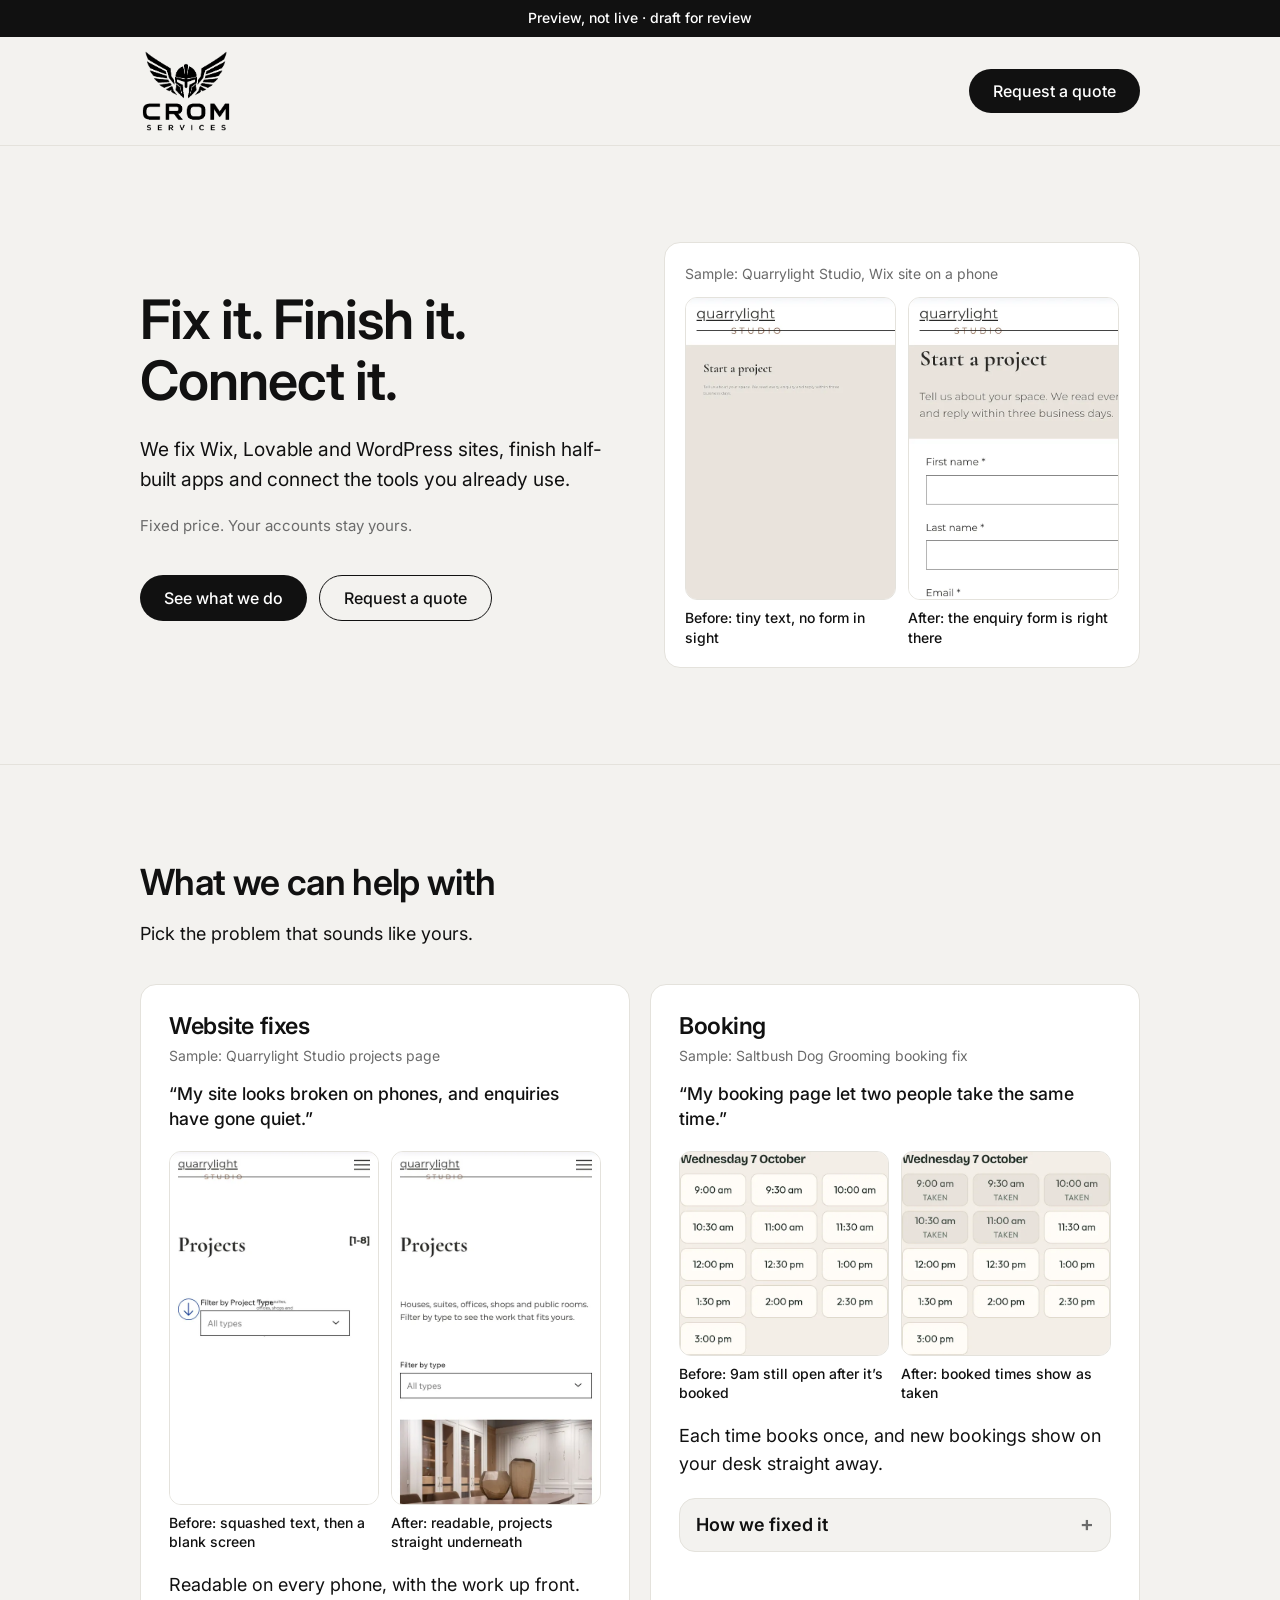
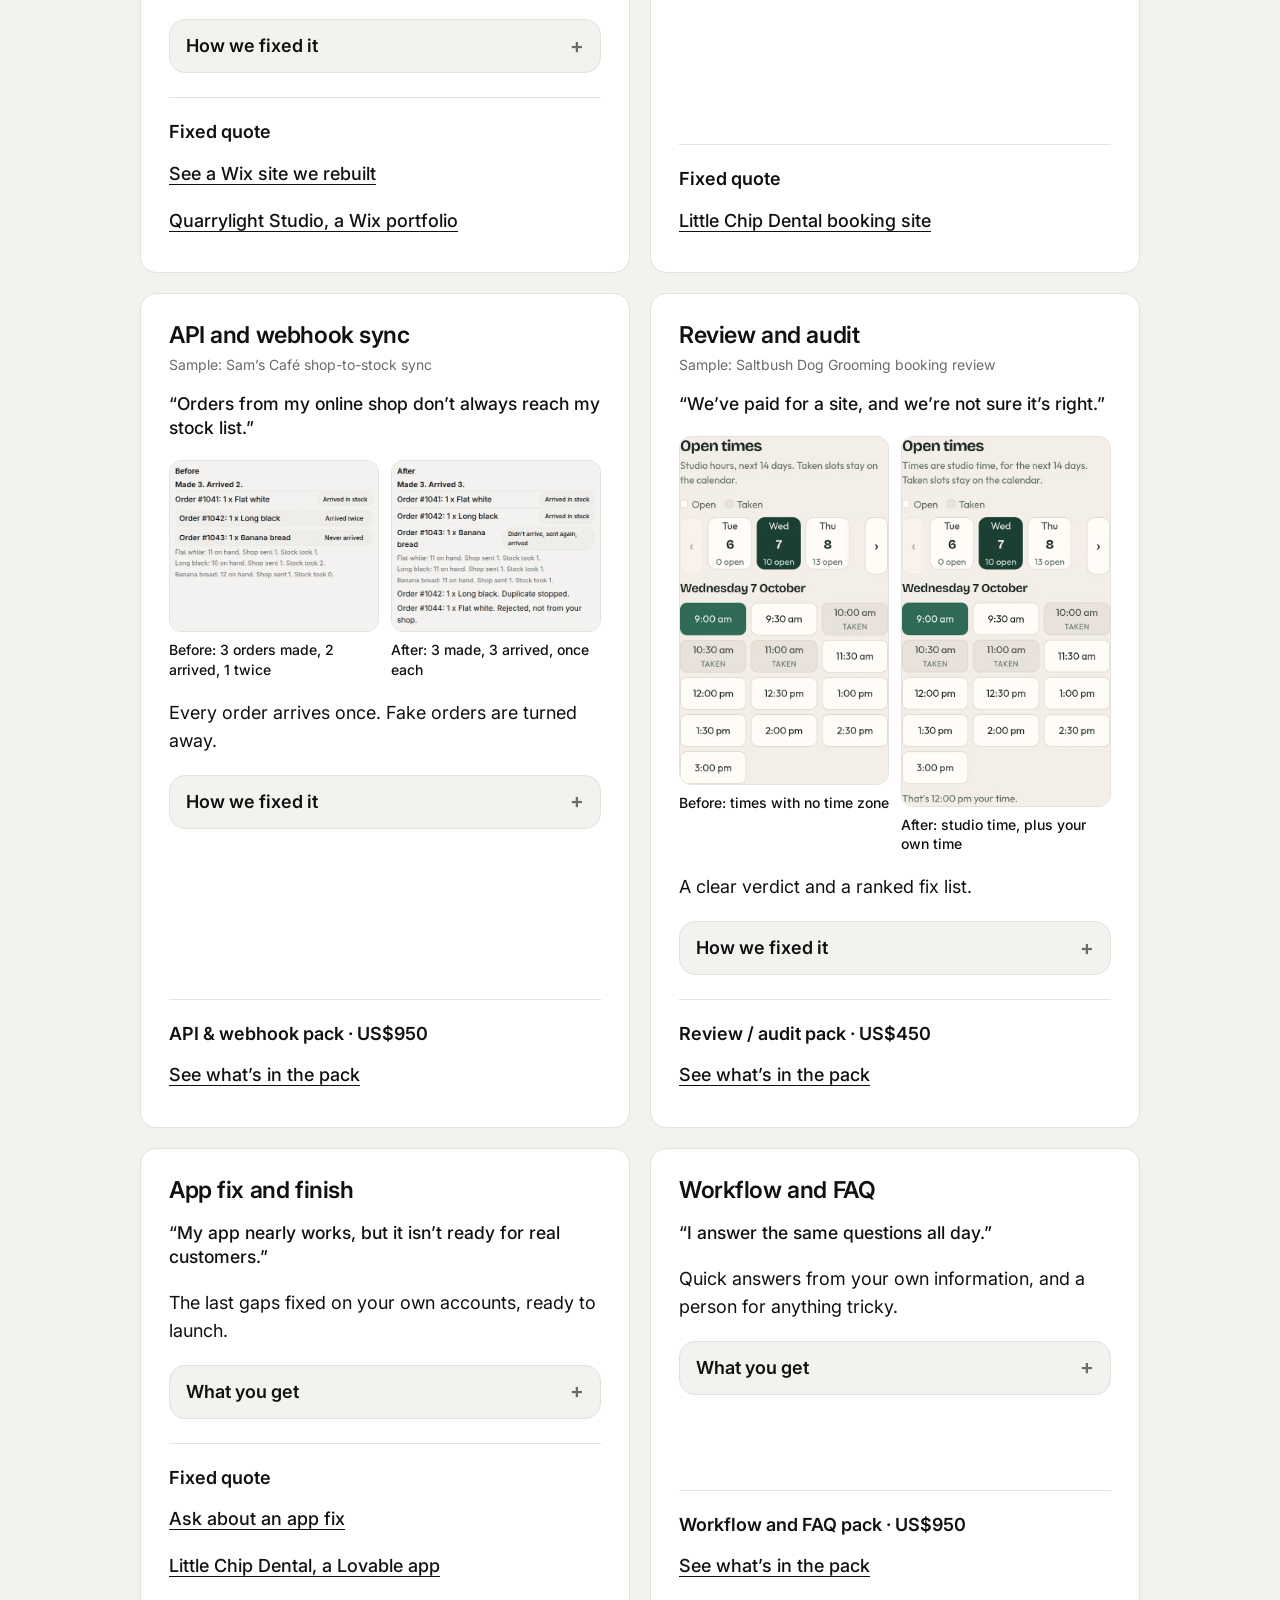
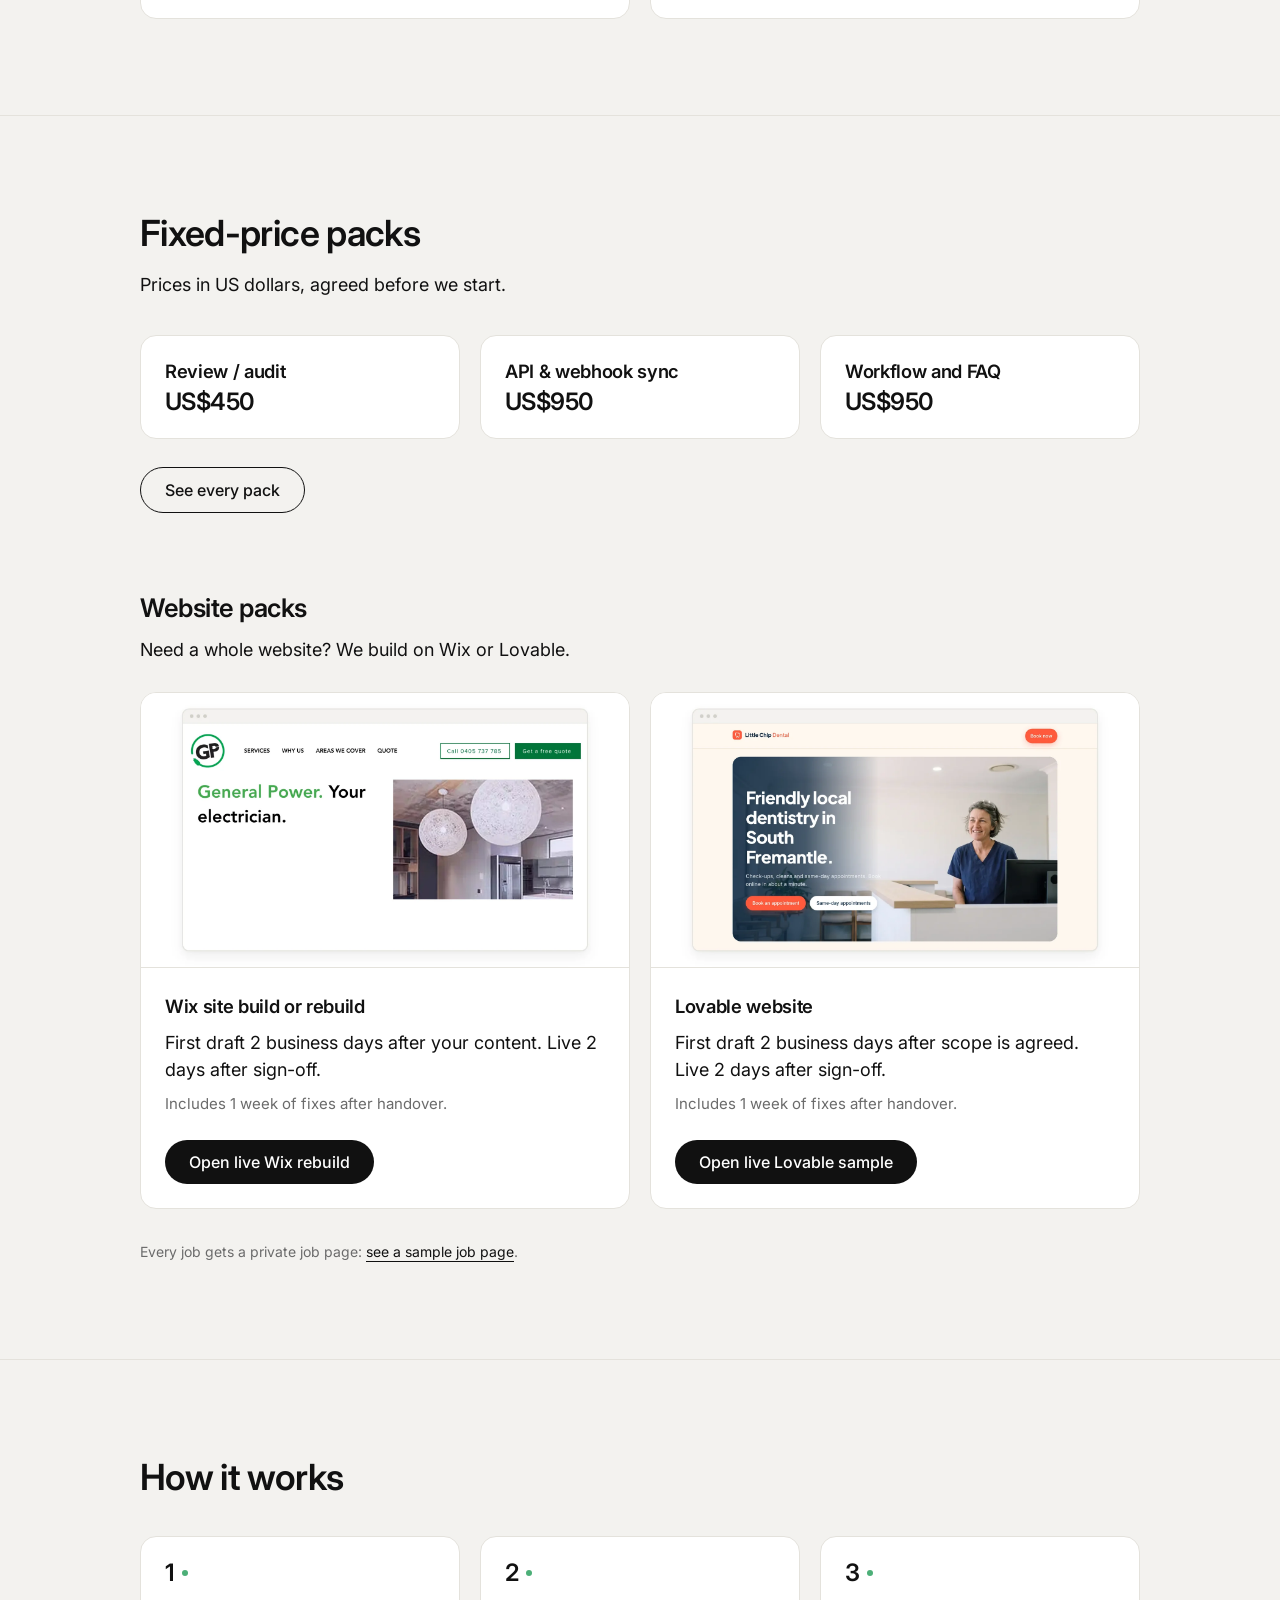
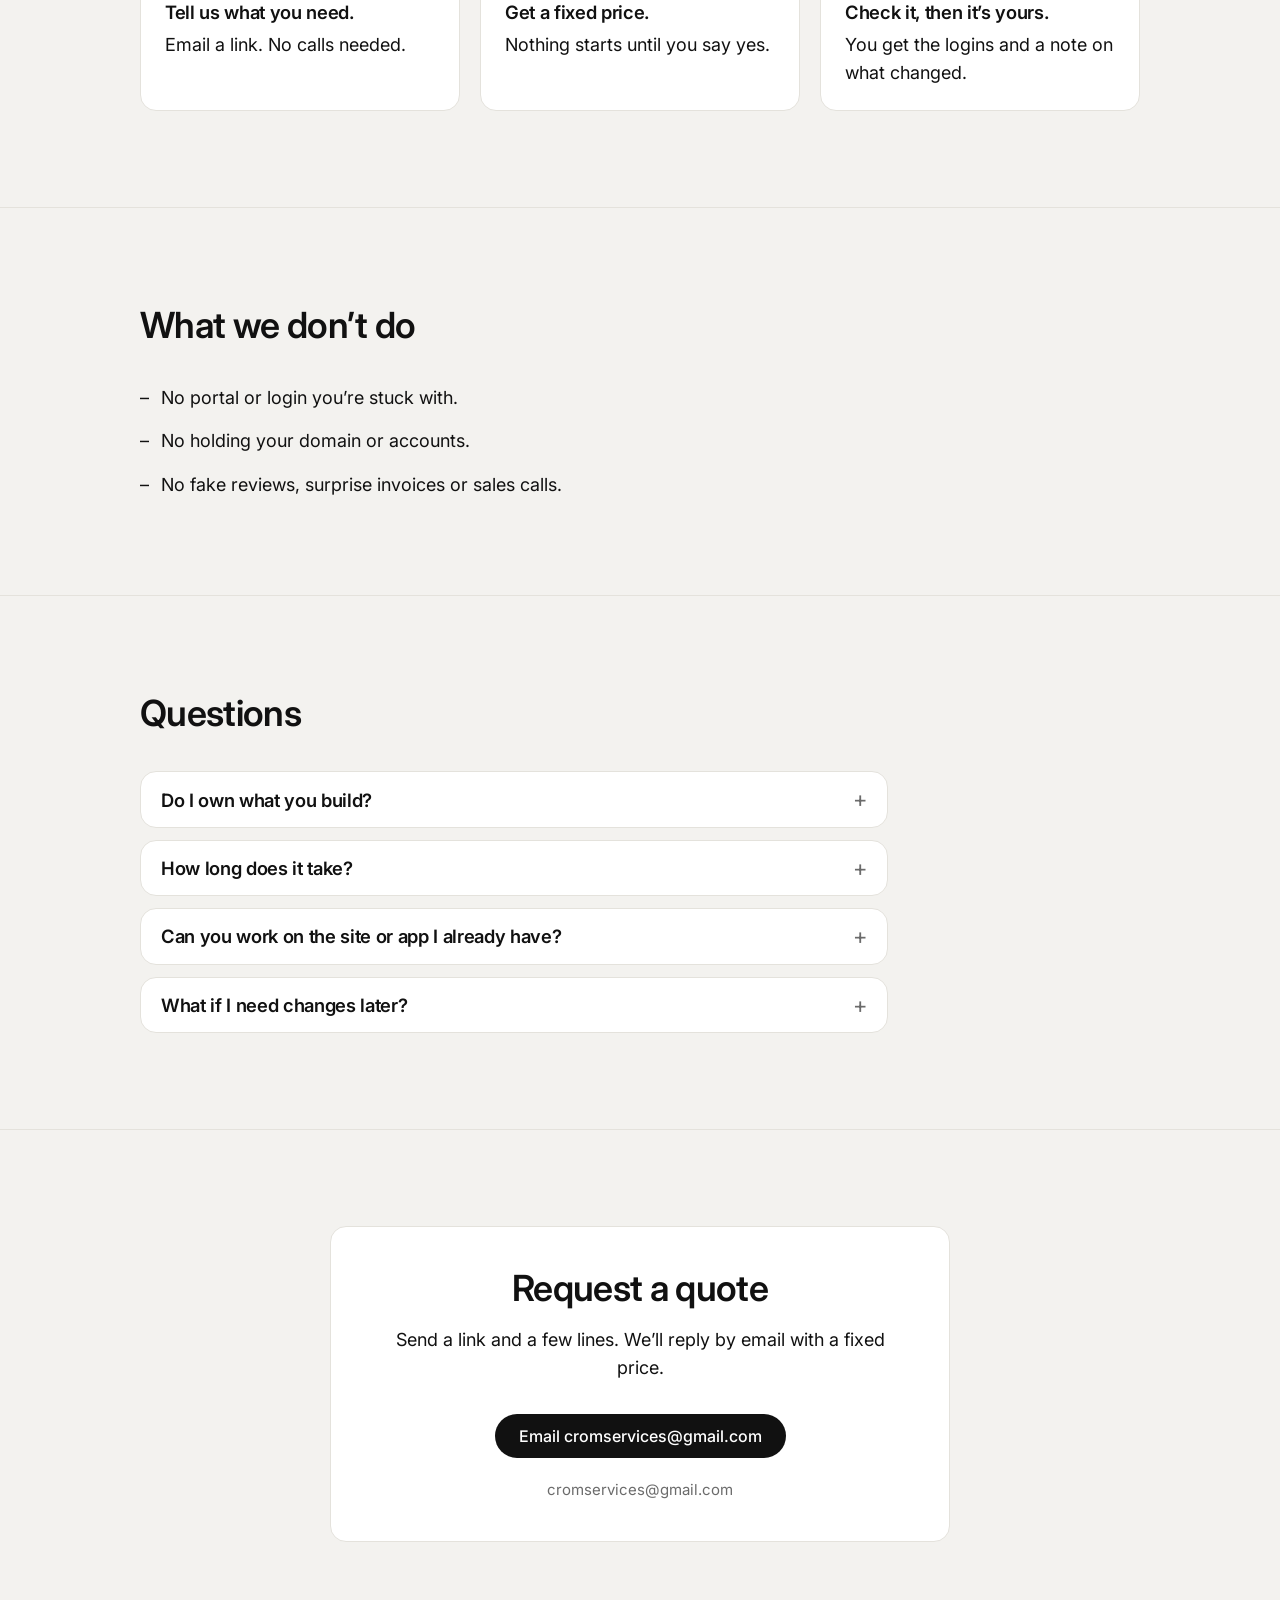
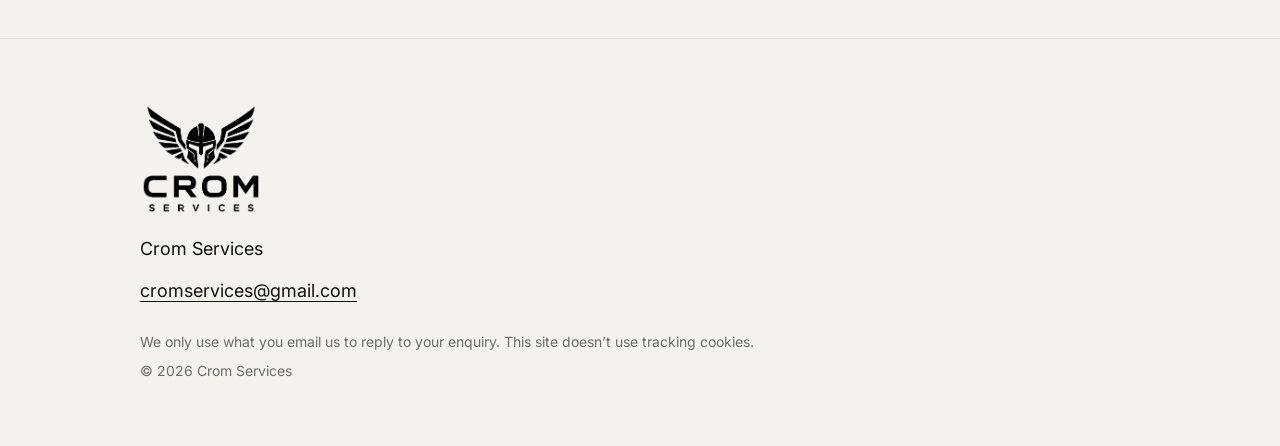
==== index.html @ f5813577 "Preview v3: half the copy, real before/after captures" ====
<!DOCTYPE html><html lang="en-AU"><head><meta charSet="utf-8"/><meta name="viewport" content="width=device-width, initial-scale=1"/><link rel="preload" as="image" href="img/logo-v26-lock-inverse-transparent-tight.png"/><link rel="preload" as="image" href="img/v3/hero-before-contact.webp"/><link rel="preload" as="image" href="img/v3/hero-after-contact.webp"/><link rel="stylesheet" href="styles-C2WuXiCx.css" data-precedence="default"/><link rel="stylesheet" href="https://fonts.googleapis.com/css2?family=Inter:wght@400;500;600;700&amp;display=swap" data-precedence="default"/><meta name="robots" content="noindex, nofollow, noarchive"/><meta name="googlebot" content="noindex, nofollow"/><title>Preview, not live · Crom Services | Automation, API and Website Fixes from Australia</title><meta name="author" content="Crom Services"/><meta property="og:type" content="website"/><meta property="og:site_name" content="Crom Services"/><meta property="og:locale" content="en_AU"/><meta name="twitter:card" content="summary_large_image"/><meta name="description" content="Crom Services builds and fixes business automations, API and webhook integrations, and Wix and Lovable sites. n8n, Make, Zapier, Stripe and Supabase. Fixed-price packs, your accounts stay yours."/><meta property="og:title" content="Crom Services | Automation, API and Website Fixes from Australia"/><meta property="og:description" content="Crom Services builds and fixes business automations, API and webhook integrations, and Wix and Lovable sites. n8n, Make, Zapier, Stripe and Supabase. Fixed-price packs, your accounts stay yours."/><meta property="og:image" content="https://cromservices.com.au/og-image.png"/><meta property="og:image:width" content="1200"/><meta property="og:image:height" content="630"/><meta property="og:image:type" content="image/png"/><meta property="og:image:alt" content="Crom Services: &quot;Automation, API and website fixes&quot; with n8n, Stripe, Wix and Lovable tags beside demo dental booking screens"/><meta name="twitter:title" content="Crom Services | Automation, API and Website Fixes from Australia"/><meta name="twitter:description" content="Crom Services builds and fixes business automations, API and webhook integrations, and Wix and Lovable sites. n8n, Make, Zapier, Stripe and Supabase. Fixed-price packs, your accounts stay yours."/><meta name="twitter:image" content="https://cromservices.com.au/og-image.png"/><meta name="twitter:image:alt" content="Crom Services: &quot;Automation, API and website fixes&quot; with n8n, Stripe, Wix and Lovable tags beside demo dental booking screens"/><link rel="icon" href="img/favicon.ico" type="image/x-icon"/><link rel="preconnect" href="https://fonts.googleapis.com"/><link rel="preconnect" href="https://fonts.gstatic.com" crossorigin="anonymous"/></head><body><div role="note" style="position:sticky;top:0;z-index:70;background:#111111;color:#ffffff;font:500 14px/1.4 Inter,system-ui,sans-serif;text-align:center;padding:8px 16px;white-space:nowrap;height:37px;box-sizing:border-box">Preview, not live · draft for review</div><!--$--><a href="#main" class="skip-link">Skip to content</a><header style="top:37px" class="sticky top-0 z-50 border-b border-rule bg-paper"><div class="shell flex items-center justify-between gap-4 py-3"><a href="#top" aria-label="Crom Services, back to the top of the page" class="inline-flex min-h-11 items-center"><img src="img/logo-v26-lock-inverse-transparent-tight.png" alt="Crom Services" width="526" height="481" class="h-16 w-auto md:h-[84px]"/></a><a href="#quote" class="inline-flex min-h-11 cursor-pointer items-center justify-center rounded-full px-6 py-2.5 text-center text-base font-medium no-underline transition-colors disabled:pointer-events-none disabled:opacity-50 bg-ink text-surface hover:bg-ink-hover shrink-0 whitespace-nowrap">Request a quote</a></div></header><main id="main"><section id="top" class="shell pt-14 pb-16 md:pt-24 md:pb-24"><div class="grid items-center gap-10 md:grid-cols-2 md:gap-12"><div class="min-w-0"><h1 class="text-[2.05rem] leading-[1.18] md:text-[3.4rem] md:leading-[1.12]"><span class="block">Fix it. Finish it.</span><span class="block">Connect it.</span></h1><p class="mt-6 max-w-[62ch] text-[1.0625rem] md:text-[1.2rem]">We fix Wix, Lovable and WordPress sites, finish half-built apps and connect the tools you already use.</p><p class="mt-5 max-w-[62ch] text-[0.9375rem] leading-relaxed text-ink-soft">Fixed price. Your accounts stay yours.</p><div class="mt-9 flex flex-col gap-3 sm:flex-row"><a href="#services" class="inline-flex min-h-11 cursor-pointer items-center justify-center rounded-full px-6 py-2.5 text-center text-base font-medium no-underline transition-colors disabled:pointer-events-none disabled:opacity-50 bg-ink text-surface hover:bg-ink-hover w-full sm:w-auto">See what we do</a><a href="#quote" class="inline-flex min-h-11 cursor-pointer items-center justify-center rounded-full px-6 py-2.5 text-center text-base font-medium no-underline transition-colors disabled:pointer-events-none disabled:opacity-50 border border-ink bg-transparent text-ink hover:bg-ink/6 w-full sm:w-auto">Request a quote</a></div></div><div class="min-w-0 rounded-lg border border-rule bg-surface p-4 md:p-5"><p class="text-[0.875rem] text-ink-soft">Sample: Quarrylight Studio, Wix site on a phone</p><div class="mt-3 grid grid-cols-2 items-start gap-3"><figure class="m-0 min-w-0"><img src="img/v3/hero-before-contact.webp" alt="Contact page on a phone before the fix: tiny text and a blank screen, with no form in sight" width="596" height="860" loading="eager" decoding="async" class="block h-auto w-full rounded-md border border-rule bg-paper"/><figcaption class="mt-2 text-[0.875rem] font-medium leading-snug">Before: tiny text, no form in sight</figcaption></figure><figure class="m-0 min-w-0"><img src="img/v3/hero-after-contact.webp" alt="The same contact page after the fix: a readable heading with the form straight underneath" width="596" height="860" loading="eager" decoding="async" class="block h-auto w-full rounded-md border border-rule bg-paper"/><figcaption class="mt-2 text-[0.875rem] font-medium leading-snug">After: the enquiry form is right there</figcaption></figure></div></div></div></section><section id="services" class="border-t border-rule"><div class="shell py-16 md:py-24"><div data-reveal="true"><h2 class="text-[1.75rem] md:text-[2.25rem]">What we can help with</h2><p class="mt-4 max-w-[62ch]">Pick the problem that sounds like yours.</p></div><ul class="mt-9 grid gap-5 md:grid-cols-2"><li id="website-fixes" data-reveal="true" class="flex min-w-0 flex-col rounded-lg border border-rule bg-surface p-6 md:p-7"><h3 class="text-[1.3rem] md:text-[1.45rem]">Website fixes</h3><p class="mt-1 text-[0.875rem] text-ink-soft">Sample: Quarrylight Studio projects page</p><p class="mt-4 text-[1.05rem] font-medium leading-snug md:text-[1.1rem]">“My site looks broken on phones, and enquiries have gone quiet.”</p><div class="mt-5 grid grid-cols-2 items-start gap-3"><figure class="m-0 min-w-0"><img src="img/v3/web-before-projects.webp" alt="Projects page on a phone before the fix: squashed text, then a blank screen" width="520" height="880" loading="lazy" decoding="async" class="block h-auto w-full rounded-md border border-rule bg-paper"/><figcaption class="mt-2 text-[0.875rem] font-medium leading-snug">Before: squashed text, then a blank screen</figcaption></figure><figure class="m-0 min-w-0"><img src="img/v3/web-after-projects.webp" alt="The same page after the fix: readable intro, one filter and the first project" width="520" height="880" loading="lazy" decoding="async" class="block h-auto w-full rounded-md border border-rule bg-paper"/><figcaption class="mt-2 text-[0.875rem] font-medium leading-snug">After: readable, projects straight underneath</figcaption></figure></div><p class="mt-5">Readable on every phone, with the work up front.</p><details class="group mt-5 rounded-lg border border-rule bg-paper"><summary class="flex min-h-11 cursor-pointer items-center justify-between gap-4 px-4 py-3 font-semibold">How we fixed it<span aria-hidden="true" class="shrink-0 text-[1.3rem] leading-none text-ink-soft transition-transform duration-200 group-open:rotate-45">+</span></summary><div class="px-4 pb-4"><ol class="space-y-2.5"><li class="flex gap-3"><span aria-hidden="true" class="mt-[0.1rem] inline-flex h-6 w-6 shrink-0 items-center justify-center rounded-full border border-rule bg-surface text-[0.8125rem] font-semibold">1</span><span>Send us the link and what’s wrong.</span></li><li class="flex gap-3"><span aria-hidden="true" class="mt-[0.1rem] inline-flex h-6 w-6 shrink-0 items-center justify-center rounded-full border border-rule bg-surface text-[0.8125rem] font-semibold">2</span><span>Get a fixed quote for the fix, or for a rebuild.</span></li><li class="flex gap-3"><span aria-hidden="true" class="mt-[0.1rem] inline-flex h-6 w-6 shrink-0 items-center justify-center rounded-full border border-rule bg-surface text-[0.8125rem] font-semibold">3</span><span>We fix it on your own account and check it on phone, tablet and desktop.</span></li></ol><p class="mt-4 text-[0.9375rem] text-ink-soft">What we found: squashed text, a stray label and a screen of empty space. We fixed what hid the projects first.</p></div></details><div class="mt-auto pt-6"><div class="border-t border-rule pt-5"><p class="font-semibold">Fixed quote</p><ul class="mt-1"><li><a href="https://www.generalpower.com.au" target="_blank" rel="noopener noreferrer" class="inline-block py-[0.6rem] font-medium underline underline-offset-4 hover:no-underline">See a Wix site we rebuilt<span class="sr-only"> (opens in a new tab)</span></a></li><li><a href="https://cromservices.wixstudio.com/crom-demo-portfolio" target="_blank" rel="noopener noreferrer" class="inline-block py-[0.6rem] font-medium underline underline-offset-4 hover:no-underline">Quarrylight Studio, a Wix portfolio<span class="sr-only"> (opens in a new tab)</span></a></li></ul></div></div></li><li id="booking" data-reveal="true" class="flex min-w-0 flex-col rounded-lg border border-rule bg-surface p-6 md:p-7"><h3 class="text-[1.3rem] md:text-[1.45rem]">Booking</h3><p class="mt-1 text-[0.875rem] text-ink-soft">Sample: Saltbush Dog Grooming booking fix</p><p class="mt-4 text-[1.05rem] font-medium leading-snug md:text-[1.1rem]">“My booking page let two people take the same time.”</p><div class="mt-5 grid grid-cols-2 items-start gap-3"><figure class="m-0 min-w-0"><img src="img/v3/book-before-9am.webp" alt="Booking times for Wednesday before the fix: 9:00 am still open after it was booked" width="560" height="546" loading="lazy" decoding="async" class="block h-auto w-full rounded-md border border-rule bg-paper"/><figcaption class="mt-2 text-[0.875rem] font-medium leading-snug">Before: 9am still open after it’s booked</figcaption></figure><figure class="m-0 min-w-0"><img src="img/v3/book-after-9am.webp" alt="The same day after the fix: 9:00 am and the other booked times show as taken" width="560" height="546" loading="lazy" decoding="async" class="block h-auto w-full rounded-md border border-rule bg-paper"/><figcaption class="mt-2 text-[0.875rem] font-medium leading-snug">After: booked times show as taken</figcaption></figure></div><p class="mt-5">Each time books once, and new bookings show on your desk straight away.</p><details class="group mt-5 rounded-lg border border-rule bg-paper"><summary class="flex min-h-11 cursor-pointer items-center justify-between gap-4 px-4 py-3 font-semibold">How we fixed it<span aria-hidden="true" class="shrink-0 text-[1.3rem] leading-none text-ink-soft transition-transform duration-200 group-open:rotate-45">+</span></summary><div class="px-4 pb-4"><ol class="space-y-2.5"><li class="flex gap-3"><span aria-hidden="true" class="mt-[0.1rem] inline-flex h-6 w-6 shrink-0 items-center justify-center rounded-full border border-rule bg-surface text-[0.8125rem] font-semibold">1</span><span>Booked times now show as taken for everyone.</span></li><li class="flex gap-3"><span aria-hidden="true" class="mt-[0.1rem] inline-flex h-6 w-6 shrink-0 items-center justify-center rounded-full border border-rule bg-surface text-[0.8125rem] font-semibold">2</span><span>If two people try at once, the second is asked to pick another time.</span></li><li class="flex gap-3"><span aria-hidden="true" class="mt-[0.1rem] inline-flex h-6 w-6 shrink-0 items-center justify-center rounded-full border border-rule bg-surface text-[0.8125rem] font-semibold">3</span><span>New bookings appear on your desk without a reload.</span></li></ol><p class="mt-4 text-[0.9375rem] text-ink-soft">We found nine problems. Fixed first: the four that stop launch, double bookings first. Then the next three. Flagged for later: two that don’t lose bookings.</p></div></details><div class="mt-auto pt-6"><div class="border-t border-rule pt-5"><p class="font-semibold">Fixed quote</p><ul class="mt-1"><li><a href="https://little-chip-dental.lovable.app/" target="_blank" rel="noopener noreferrer" class="inline-block py-[0.6rem] font-medium underline underline-offset-4 hover:no-underline">Little Chip Dental booking site<span class="sr-only"> (opens in a new tab)</span></a></li></ul></div></div></li><li id="api-sync" data-reveal="true" class="flex min-w-0 flex-col rounded-lg border border-rule bg-surface p-6 md:p-7"><h3 class="text-[1.3rem] md:text-[1.45rem]">API and webhook sync</h3><p class="mt-1 text-[0.875rem] text-ink-soft">Sample: Sam’s Café shop-to-stock sync</p><p class="mt-4 text-[1.05rem] font-medium leading-snug md:text-[1.1rem]">“Orders from my online shop don’t always reach my stock list.”</p><div class="mt-5 grid grid-cols-2 items-start gap-3"><figure class="m-0 min-w-0"><img src="img/v3/api-before-orders.webp" alt="Before: 3 orders made, 2 arrived in stock. One arrived twice and one never arrived." width="492" height="403" loading="lazy" decoding="async" class="block h-auto w-full rounded-md border border-rule bg-paper"/><figcaption class="mt-2 text-[0.875rem] font-medium leading-snug">Before: 3 orders made, 2 arrived, 1 twice</figcaption></figure><figure class="m-0 min-w-0"><img src="img/v3/api-after-orders.webp" alt="After: 3 orders made, 3 arrived in stock. The repeat was stopped and a fake order was turned away." width="492" height="403" loading="lazy" decoding="async" class="block h-auto w-full rounded-md border border-rule bg-paper"/><figcaption class="mt-2 text-[0.875rem] font-medium leading-snug">After: 3 made, 3 arrived, once each</figcaption></figure></div><p class="mt-5">Every order arrives once. Fake orders are turned away.</p><details class="group mt-5 rounded-lg border border-rule bg-paper"><summary class="flex min-h-11 cursor-pointer items-center justify-between gap-4 px-4 py-3 font-semibold">How we fixed it<span aria-hidden="true" class="shrink-0 text-[1.3rem] leading-none text-ink-soft transition-transform duration-200 group-open:rotate-45">+</span></summary><div class="px-4 pb-4"><ol class="space-y-2.5"><li class="flex gap-3"><span aria-hidden="true" class="mt-[0.1rem] inline-flex h-6 w-6 shrink-0 items-center justify-center rounded-full border border-rule bg-surface text-[0.8125rem] font-semibold">1</span><span>Name the two tools that should talk to each other.</span></li><li class="flex gap-3"><span aria-hidden="true" class="mt-[0.1rem] inline-flex h-6 w-6 shrink-0 items-center justify-center rounded-full border border-rule bg-surface text-[0.8125rem] font-semibold">2</span><span>Missing orders are sent again, and repeats are stopped.</span></li><li class="flex gap-3"><span aria-hidden="true" class="mt-[0.1rem] inline-flex h-6 w-6 shrink-0 items-center justify-center rounded-full border border-rule bg-surface text-[0.8125rem] font-semibold">3</span><span>One connection, checked and handed over.</span></li></ol><img src="img/v3/api-triage.webp" alt="What we checked: 1 order never arrived and 1 arrived twice. Fixed first: missing orders, then duplicates. Flagged for later: orders from before the switch-on." width="1100" height="483" loading="lazy" decoding="async" class="mt-4 block h-auto w-full rounded-md border border-rule"/></div></details><div class="mt-auto pt-6"><div class="border-t border-rule pt-5"><p class="font-semibold">API &amp; webhook pack · US$950</p><ul class="mt-1"><li><a href="https://cromservices.github.io/job-page-sample/packs/" target="_blank" rel="noopener noreferrer" class="inline-block py-[0.6rem] font-medium underline underline-offset-4 hover:no-underline">See what’s in the pack<span class="sr-only"> (opens in a new tab)</span></a></li></ul></div></div></li><li id="review" data-reveal="true" class="flex min-w-0 flex-col rounded-lg border border-rule bg-surface p-6 md:p-7"><h3 class="text-[1.3rem] md:text-[1.45rem]">Review and audit</h3><p class="mt-1 text-[0.875rem] text-ink-soft">Sample: Saltbush Dog Grooming booking review</p><p class="mt-4 text-[1.05rem] font-medium leading-snug md:text-[1.1rem]">“We’ve paid for a site, and we’re not sure it’s right.”</p><div class="mt-5 grid grid-cols-2 items-start gap-3"><figure class="m-0 min-w-0"><img src="img/v3/review-before-time.webp" alt="Booking times on a phone before the fix, with no time zone shown" width="560" height="934" loading="lazy" decoding="async" class="block h-auto w-full rounded-md border border-rule bg-paper"/><figcaption class="mt-2 text-[0.875rem] font-medium leading-snug">Before: times with no time zone</figcaption></figure><figure class="m-0 min-w-0"><img src="img/v3/review-after-time.webp" alt="The same times after the fix, marked studio time, with “That’s 12:00 pm your time.” underneath" width="560" height="993" loading="lazy" decoding="async" class="block h-auto w-full rounded-md border border-rule bg-paper"/><figcaption class="mt-2 text-[0.875rem] font-medium leading-snug">After: studio time, plus your own time</figcaption></figure></div><p class="mt-5">A clear verdict and a ranked fix list.</p><details class="group mt-5 rounded-lg border border-rule bg-paper"><summary class="flex min-h-11 cursor-pointer items-center justify-between gap-4 px-4 py-3 font-semibold">How we fixed it<span aria-hidden="true" class="shrink-0 text-[1.3rem] leading-none text-ink-soft transition-transform duration-200 group-open:rotate-45">+</span></summary><div class="px-4 pb-4"><ol class="space-y-2.5"><li class="flex gap-3"><span aria-hidden="true" class="mt-[0.1rem] inline-flex h-6 w-6 shrink-0 items-center justify-center rounded-full border border-rule bg-surface text-[0.8125rem] font-semibold">1</span><span>Tell us what to check: a website, an app or an automation.</span></li><li class="flex gap-3"><span aria-hidden="true" class="mt-[0.1rem] inline-flex h-6 w-6 shrink-0 items-center justify-center rounded-full border border-rule bg-surface text-[0.8125rem] font-semibold">2</span><span>Get a clear verdict, with fixes ranked by what they’d cost you.</span></li><li class="flex gap-3"><span aria-hidden="true" class="mt-[0.1rem] inline-flex h-6 w-6 shrink-0 items-center justify-center rounded-full border border-rule bg-surface text-[0.8125rem] font-semibold">3</span><span>Get an hours estimate, so you decide what to fix first.</span></li></ol><img src="img/v3/review-triage.webp" alt="Our ranking for the booking site: fix now, fix next and flagged for later, each with a one-line reason" width="840" height="930" loading="lazy" decoding="async" class="mt-4 block h-auto w-full rounded-md border border-rule"/></div></details><div class="mt-auto pt-6"><div class="border-t border-rule pt-5"><p class="font-semibold">Review / audit pack · US$450</p><ul class="mt-1"><li><a href="https://cromservices.github.io/job-page-sample/packs/" target="_blank" rel="noopener noreferrer" class="inline-block py-[0.6rem] font-medium underline underline-offset-4 hover:no-underline">See what’s in the pack<span class="sr-only"> (opens in a new tab)</span></a></li></ul></div></div></li><li id="app-fix" data-reveal="true" class="flex min-w-0 flex-col rounded-lg border border-rule bg-surface p-6 md:p-7"><h3 class="text-[1.3rem] md:text-[1.45rem]">App fix and finish</h3><p class="mt-4 text-[1.05rem] font-medium leading-snug md:text-[1.1rem]">“My app nearly works, but it isn’t ready for real customers.”</p><p class="mt-5">The last gaps fixed on your own accounts, ready to launch.</p><details class="group mt-5 rounded-lg border border-rule bg-paper"><summary class="flex min-h-11 cursor-pointer items-center justify-between gap-4 px-4 py-3 font-semibold">What you get<span aria-hidden="true" class="shrink-0 text-[1.3rem] leading-none text-ink-soft transition-transform duration-200 group-open:rotate-45">+</span></summary><div class="px-4 pb-4"><ol class="space-y-2.5"><li class="flex gap-3"><span aria-hidden="true" class="mt-[0.1rem] inline-flex h-6 w-6 shrink-0 items-center justify-center rounded-full border border-rule bg-surface text-[0.8125rem] font-semibold">1</span><span>Send us the app and a list of what isn’t working.</span></li><li class="flex gap-3"><span aria-hidden="true" class="mt-[0.1rem] inline-flex h-6 w-6 shrink-0 items-center justify-center rounded-full border border-rule bg-surface text-[0.8125rem] font-semibold">2</span><span>Agree a fixed price for one fix or a short finish list.</span></li><li class="flex gap-3"><span aria-hidden="true" class="mt-[0.1rem] inline-flex h-6 w-6 shrink-0 items-center justify-center rounded-full border border-rule bg-surface text-[0.8125rem] font-semibold">3</span><span>We fix it, check every step on your own web address and send a short note on what changed.</span></li></ol></div></details><div class="mt-auto pt-6"><div class="border-t border-rule pt-5"><p class="font-semibold">Fixed quote</p><ul class="mt-1"><li><a href="mailto:cromservices@gmail.com?subject=App%20fix%20and%20finish&amp;body=Hi%20Crom%20Services%2C%0A%0ALink%20to%20the%20app%3A%0AWhat%20it%20is%20built%20with%20%28Lovable%20or%20other%29%3A%0AWhat%20isn%E2%80%99t%20working%3A%0A" class="inline-block py-[0.6rem] font-medium underline underline-offset-4 hover:no-underline">Ask about an app fix</a></li><li><a href="https://little-chip-dental.lovable.app/" target="_blank" rel="noopener noreferrer" class="inline-block py-[0.6rem] font-medium underline underline-offset-4 hover:no-underline">Little Chip Dental, a Lovable app<span class="sr-only"> (opens in a new tab)</span></a></li></ul></div></div></li><li id="workflow" data-reveal="true" class="flex min-w-0 flex-col rounded-lg border border-rule bg-surface p-6 md:p-7"><h3 class="text-[1.3rem] md:text-[1.45rem]">Workflow and FAQ</h3><p class="mt-4 text-[1.05rem] font-medium leading-snug md:text-[1.1rem]">“I answer the same questions all day.”</p><p class="mt-5">Quick answers from your own information, and a person for anything tricky.</p><details class="group mt-5 rounded-lg border border-rule bg-paper"><summary class="flex min-h-11 cursor-pointer items-center justify-between gap-4 px-4 py-3 font-semibold">What you get<span aria-hidden="true" class="shrink-0 text-[1.3rem] leading-none text-ink-soft transition-transform duration-200 group-open:rotate-45">+</span></summary><div class="px-4 pb-4"><ol class="space-y-2.5"><li class="flex gap-3"><span aria-hidden="true" class="mt-[0.1rem] inline-flex h-6 w-6 shrink-0 items-center justify-center rounded-full border border-rule bg-surface text-[0.8125rem] font-semibold">1</span><span>Pick one workflow, or one set of customer questions.</span></li><li class="flex gap-3"><span aria-hidden="true" class="mt-[0.1rem] inline-flex h-6 w-6 shrink-0 items-center justify-center rounded-full border border-rule bg-surface text-[0.8125rem] font-semibold">2</span><span>It’s set up in the tools you already use, then checked and handed over.</span></li><li class="flex gap-3"><span aria-hidden="true" class="mt-[0.1rem] inline-flex h-6 w-6 shrink-0 items-center justify-center rounded-full border border-rule bg-surface text-[0.8125rem] font-semibold">3</span><span>You pay any running costs directly.</span></li></ol></div></details><div class="mt-auto pt-6"><div class="border-t border-rule pt-5"><p class="font-semibold">Workflow and FAQ pack · US$950</p><ul class="mt-1"><li><a href="https://cromservices.github.io/job-page-sample/packs/" target="_blank" rel="noopener noreferrer" class="inline-block py-[0.6rem] font-medium underline underline-offset-4 hover:no-underline">See what’s in the pack<span class="sr-only"> (opens in a new tab)</span></a></li></ul></div></div></li></ul></div></section><section id="packs" class="border-t border-rule"><div class="shell py-16 md:py-24"><h2 data-reveal="true" class="text-[1.75rem] md:text-[2.25rem]">Fixed-price packs</h2><p data-reveal="true" class="mt-4 max-w-[62ch]">Prices in US dollars, agreed before we start.</p><ul class="mt-9 grid gap-5 md:grid-cols-3"><li data-reveal="true" class="flex flex-col rounded-lg border border-rule bg-surface p-6"><h3 class="text-[1.15rem]">Review / audit</h3><p class="mt-2 text-[1.5rem] font-semibold leading-none tracking-tight">US$450</p></li><li data-reveal="true" class="flex flex-col rounded-lg border border-rule bg-surface p-6"><h3 class="text-[1.15rem]">API &amp; webhook sync</h3><p class="mt-2 text-[1.5rem] font-semibold leading-none tracking-tight">US$950</p></li><li data-reveal="true" class="flex flex-col rounded-lg border border-rule bg-surface p-6"><h3 class="text-[1.15rem]">Workflow and FAQ</h3><p class="mt-2 text-[1.5rem] font-semibold leading-none tracking-tight">US$950</p></li></ul><div data-reveal="true" class="mt-7"><a href="https://cromservices.github.io/job-page-sample/packs/" target="_blank" rel="noopener noreferrer" class="inline-flex min-h-11 cursor-pointer items-center justify-center rounded-full px-6 py-2.5 text-center text-base font-medium no-underline transition-colors disabled:pointer-events-none disabled:opacity-50 border border-ink bg-transparent text-ink hover:bg-ink/6 w-full sm:w-auto">See every pack<span class="sr-only"> (opens in a new tab)</span></a></div><h3 data-reveal="true" class="mt-16 text-[1.35rem] md:mt-20 md:text-[1.6rem]">Website packs</h3><p data-reveal="true" class="mt-3 max-w-[62ch]">Need a whole website? We build on Wix or Lovable.</p><ul class="mt-7 grid gap-5 md:grid-cols-2"><li data-reveal="true" class="flex flex-col overflow-hidden rounded-lg border border-rule bg-surface"><a href="https://www.generalpower.com.au" target="_blank" rel="noopener noreferrer" class="block border-b border-rule"><img src="img/packs-thumb-wix-generalpower-1600x900.webp" alt="Home page of a Wix site we rebuilt for a local electrician" width="1600" height="900" loading="lazy" decoding="async" class="block h-auto w-full object-cover" style="aspect-ratio:16 / 9"/><span class="sr-only"> (opens in a new tab)</span></a><div class="flex flex-1 flex-col p-6"><h4 class="text-[1.15rem] font-semibold tracking-[-0.018em]">Wix site build or rebuild</h4><p class="mt-2">First draft 2 business days after your content. Live 2 days after sign-off.</p><p class="mt-2 text-[0.9375rem] text-ink-soft">Includes 1 week of fixes after handover.</p><div class="mt-auto pt-6"><a href="https://www.generalpower.com.au" target="_blank" rel="noopener noreferrer" class="inline-flex min-h-11 cursor-pointer items-center justify-center rounded-full px-6 py-2.5 text-center text-base font-medium no-underline transition-colors disabled:pointer-events-none disabled:opacity-50 bg-ink text-surface hover:bg-ink-hover w-full sm:w-auto whitespace-nowrap">Open live Wix rebuild<span class="sr-only"> (opens in a new tab)</span></a></div></div></li><li data-reveal="true" class="flex flex-col overflow-hidden rounded-lg border border-rule bg-surface"><a href="https://little-chip-dental.lovable.app/" target="_blank" rel="noopener noreferrer" class="block border-b border-rule"><img src="img/packs-thumb-lovable-littlechip-1600x900.webp" alt="Little Chip Dental booking site, home page" width="1600" height="900" loading="lazy" decoding="async" class="block h-auto w-full object-cover" style="aspect-ratio:16 / 9"/><span class="sr-only"> (opens in a new tab)</span></a><div class="flex flex-1 flex-col p-6"><h4 class="text-[1.15rem] font-semibold tracking-[-0.018em]">Lovable website</h4><p class="mt-2">First draft 2 business days after scope is agreed. Live 2 days after sign-off.</p><p class="mt-2 text-[0.9375rem] text-ink-soft">Includes 1 week of fixes after handover.</p><div class="mt-auto pt-6"><a href="https://little-chip-dental.lovable.app/" target="_blank" rel="noopener noreferrer" class="inline-flex min-h-11 cursor-pointer items-center justify-center rounded-full px-6 py-2.5 text-center text-base font-medium no-underline transition-colors disabled:pointer-events-none disabled:opacity-50 bg-ink text-surface hover:bg-ink-hover w-full sm:w-auto whitespace-nowrap">Open live Lovable sample<span class="sr-only"> (opens in a new tab)</span></a></div></div></li></ul><p data-reveal="true" class="mt-8 max-w-[68ch] text-[0.875rem] leading-relaxed text-ink-soft">Every job gets a private job page:<!-- --> <a href="https://cromservices.github.io/job-page-sample/" target="_blank" rel="noopener noreferrer" class="text-ink underline underline-offset-4 hover:no-underline">see a sample job page<span class="sr-only"> (opens in a new tab)</span></a>.</p></div></section><section id="how" class="border-t border-rule"><div class="shell py-16 md:py-24"><h2 data-reveal="true" class="text-[1.75rem] md:text-[2.25rem]">How it works</h2><ol class="mt-9 grid gap-5 md:grid-cols-3"><li data-reveal="true" class="rounded-lg border border-rule bg-surface p-6"><p class="flex items-center gap-2"><span class="text-[1.5rem] font-semibold leading-none tracking-tight">1</span><span aria-hidden="true" class="h-1.5 w-1.5 rounded-full bg-accent-green"></span></p><h3 class="mt-4 text-[1.15rem]">Tell us what you need.</h3><p class="mt-2">Email a link. No calls needed.</p></li><li data-reveal="true" class="rounded-lg border border-rule bg-surface p-6"><p class="flex items-center gap-2"><span class="text-[1.5rem] font-semibold leading-none tracking-tight">2</span><span aria-hidden="true" class="h-1.5 w-1.5 rounded-full bg-accent-green"></span></p><h3 class="mt-4 text-[1.15rem]">Get a fixed price.</h3><p class="mt-2">Nothing starts until you say yes.</p></li><li data-reveal="true" class="rounded-lg border border-rule bg-surface p-6"><p class="flex items-center gap-2"><span class="text-[1.5rem] font-semibold leading-none tracking-tight">3</span><span aria-hidden="true" class="h-1.5 w-1.5 rounded-full bg-accent-green"></span></p><h3 class="mt-4 text-[1.15rem]">Check it, then it’s yours.</h3><p class="mt-2">You get the logins and a note on what changed.</p></li></ol></div></section><section id="dont" class="border-t border-rule"><div class="shell py-16 md:py-24"><h2 data-reveal="true" class="text-[1.75rem] md:text-[2.25rem]">What we don’t do</h2><ul data-reveal="true" class="mt-9 max-w-[62ch] space-y-4"><li class="flex gap-3"><span aria-hidden="true" class="shrink-0">–</span><span>No portal or login you’re stuck with.</span></li><li class="flex gap-3"><span aria-hidden="true" class="shrink-0">–</span><span>No holding your domain or accounts.</span></li><li class="flex gap-3"><span aria-hidden="true" class="shrink-0">–</span><span>No fake reviews, surprise invoices or sales calls.</span></li></ul></div></section><section id="faq" class="border-t border-rule"><div class="shell py-16 md:py-24"><h2 data-reveal="true" class="text-[1.75rem] md:text-[2.25rem]">Questions</h2><div data-reveal="true" class="mt-9 max-w-[68ch] space-y-3"><details class="group rounded-lg border border-rule bg-surface"><summary class="flex cursor-pointer items-center justify-between gap-4 px-5 py-4 min-h-11"><h3 class="m-0 text-[1.05rem] font-semibold md:text-[1.15rem]">Do I own what you build?</h3><span aria-hidden="true" class="shrink-0 text-[1.4rem] leading-none text-ink-soft transition-transform duration-200 group-open:rotate-45">+</span></summary><p class="px-5 pb-5">Yes. The domain, hosting and accounts are in your name, and you get the logins.</p></details><details class="group rounded-lg border border-rule bg-surface"><summary class="flex cursor-pointer items-center justify-between gap-4 px-5 py-4 min-h-11"><h3 class="m-0 text-[1.05rem] font-semibold md:text-[1.15rem]">How long does it take?</h3><span aria-hidden="true" class="shrink-0 text-[1.4rem] leading-none text-ink-soft transition-transform duration-200 group-open:rotate-45">+</span></summary><p class="px-5 pb-5">It depends on the job. Every pack and quote comes with a timeline, so you know before you agree to anything.</p></details><details class="group rounded-lg border border-rule bg-surface"><summary class="flex cursor-pointer items-center justify-between gap-4 px-5 py-4 min-h-11"><h3 class="m-0 text-[1.05rem] font-semibold md:text-[1.15rem]">Can you work on the site or app I already have?</h3><span aria-hidden="true" class="shrink-0 text-[1.4rem] leading-none text-ink-soft transition-transform duration-200 group-open:rotate-45">+</span></summary><p class="px-5 pb-5">Yes. Most jobs start with something you already have on Wix, Lovable, WordPress or similar. We fix or finish it rather than start again, unless a rebuild would cost you less.</p></details><details class="group rounded-lg border border-rule bg-surface"><summary class="flex cursor-pointer items-center justify-between gap-4 px-5 py-4 min-h-11"><h3 class="m-0 text-[1.05rem] font-semibold md:text-[1.15rem]">What if I need changes later?</h3><span aria-hidden="true" class="shrink-0 text-[1.4rem] leading-none text-ink-soft transition-transform duration-200 group-open:rotate-45">+</span></summary><p class="px-5 pb-5">Small changes are covered if we look after it on a retainer. Otherwise we quote them one at a time.</p></details></div></div></section><section id="quote" class="border-t border-rule"><div class="shell py-16 md:py-24"><div data-reveal="true" class="mx-auto max-w-[620px] rounded-lg border border-rule bg-surface p-6 text-center md:p-10"><h2 class="text-[1.75rem] md:text-[2.25rem]">Request a quote</h2><p class="mx-auto mt-4 max-w-[48ch]">Send a link and a few lines. We’ll reply by email with a fixed price.</p><div class="mt-8"><a href="mailto:cromservices@gmail.com?subject=Quote%20request&amp;body=Hi%20Crom%20Services%2C%0A%0ABusiness%20name%3A%0AWhat%20you%20need%20help%20with%3A%0ALink%20to%20your%20site%20or%20app%20%28if%20any%29%3A%0AAnything%20else%20we%20should%20know%3A%0A" class="inline-flex min-h-11 cursor-pointer items-center justify-center rounded-full px-6 py-2.5 text-center text-base font-medium no-underline transition-colors disabled:pointer-events-none disabled:opacity-50 bg-ink text-surface hover:bg-ink-hover w-full sm:w-auto whitespace-nowrap">Email cromservices@gmail.com</a></div><p class="mt-5 text-[0.9375rem] text-ink-soft"><span class="selectable whitespace-nowrap">cromservices@gmail.com</span></p></div></div></section></main><footer class="border-t border-rule bg-paper"><div class="shell py-12 md:py-16"><img src="img/logo-v26-lock-inverse-transparent-tight.png" alt="Crom Services" width="526" height="481" class="h-24 w-auto md:h-28"/><div class="mt-5 space-y-1.5"><p>Crom Services</p><p><a href="mailto:cromservices@gmail.com" class="inline-flex min-h-11 items-center underline underline-offset-4 hover:no-underline">cromservices@gmail.com</a></p><p class="pt-3 text-[0.875rem] leading-relaxed text-ink-soft">We only use what you email us to reply to your enquiry. This site doesn’t use tracking cookies.</p><p class="text-[0.875rem] text-ink-soft">© 2026 Crom Services</p></div></div></footer><!--/$--></body></html>
---- styles-C2WuXiCx.css ----
/*! tailwindcss v4.3.3 | MIT License | https://tailwindcss.com */
@layer properties{@supports (((-webkit-hyphens:none)) and (not (margin-trim:inline))) or ((-moz-orient:inline) and (not (color:rgb(from red r g b)))){*,:before,:after,::backdrop{--tw-space-y-reverse:0;--tw-border-style:solid;--tw-leading:initial;--tw-font-weight:initial;--tw-tracking:initial;--tw-outline-style:solid;--tw-blur:initial;--tw-brightness:initial;--tw-contrast:initial;--tw-grayscale:initial;--tw-hue-rotate:initial;--tw-invert:initial;--tw-opacity:initial;--tw-saturate:initial;--tw-sepia:initial;--tw-drop-shadow:initial;--tw-drop-shadow-color:initial;--tw-drop-shadow-alpha:100%;--tw-drop-shadow-size:initial;--tw-duration:initial;--tw-animation-delay:0s;--tw-animation-direction:normal;--tw-animation-duration:initial;--tw-animation-fill-mode:none;--tw-animation-iteration-count:1;--tw-enter-blur:0;--tw-enter-opacity:1;--tw-enter-rotate:0;--tw-enter-scale:1;--tw-enter-translate-x:0;--tw-enter-translate-y:0;--tw-exit-blur:0;--tw-exit-opacity:1;--tw-exit-rotate:0;--tw-exit-scale:1;--tw-exit-translate-x:0;--tw-exit-translate-y:0}}}@layer theme{:root,:host{--font-sans:"Inter", ui-sans-serif, system-ui, -apple-system, "Segoe UI", Roboto, "Helvetica Neue", Arial, sans-serif;--font-mono:ui-monospace, SFMono-Regular, Menlo, Monaco, Consolas, "Liberation Mono", "Courier New", monospace;--spacing:.25rem;--container-md:28rem;--text-base:1rem;--text-base--line-height:calc(1.5 / 1);--text-7xl:4.5rem;--text-7xl--line-height:1;--font-weight-medium:500;--font-weight-semibold:600;--font-weight-bold:700;--tracking-tight:-.025em;--leading-snug:1.375;--leading-relaxed:1.625;--default-transition-duration:.15s;--default-transition-timing-function:cubic-bezier(.4, 0, .2, 1);--default-font-family:"Inter", ui-sans-serif, system-ui, -apple-system, "Segoe UI", Roboto, "Helvetica Neue", Arial, sans-serif;--default-mono-font-family:var(--font-mono);--color-border:var(--border)}}@layer base{*,:after,:before,::backdrop{box-sizing:border-box;border:0 solid;margin:0;padding:0}::file-selector-button{box-sizing:border-box;border:0 solid;margin:0;padding:0}html,:host{-webkit-text-size-adjust:100%;tab-size:4;line-height:1.5;font-family:var(--default-font-family,-apple-system, BlinkMacSystemFont, "Segoe UI", Roboto, "Helvetica Neue", "Noto Sans", Arial, sans-serif, "Apple Color Emoji", "Segoe UI Emoji", "Segoe UI Symbol", "Noto Color Emoji");font-feature-settings:var(--default-font-feature-settings,normal);font-variation-settings:var(--default-font-variation-settings,normal);-webkit-tap-highlight-color:transparent}hr{height:0;color:inherit;border-top-width:1px}abbr:where([title]){-webkit-text-decoration:underline dotted;text-decoration:underline dotted}h1,h2,h3,h4,h5,h6{font-size:inherit;font-weight:inherit}a{color:inherit;-webkit-text-decoration:inherit;-webkit-text-decoration:inherit;-webkit-text-decoration:inherit;-webkit-text-decoration:inherit;-webkit-text-decoration:inherit;text-decoration:inherit}b,strong{font-weight:bolder}code,kbd,samp,pre{font-family:var(--default-mono-font-family,ui-monospace, SFMono-Regular, Menlo, Monaco, Consolas, "Liberation Mono", "Courier New", monospace);font-feature-settings:var(--default-mono-font-feature-settings,normal);font-variation-settings:var(--default-mono-font-variation-settings,normal);font-size:1em}small{font-size:80%}sub,sup{vertical-align:baseline;font-size:75%;line-height:0;position:relative}sub{bottom:-.25em}sup{top:-.5em}table{text-indent:0;border-color:inherit;border-collapse:collapse}:-moz-focusring:where(:not(iframe)){outline:auto}progress{vertical-align:baseline}summary{display:list-item}ol,ul,menu{list-style:none}img,svg,video,canvas,audio,iframe,embed,object{vertical-align:middle;display:block}img,video{max-width:100%;height:auto}button,input,select,optgroup,textarea{font:inherit;font-feature-settings:inherit;font-variation-settings:inherit;letter-spacing:inherit;color:inherit;opacity:1;background-color:#0000;border-radius:0}::file-selector-button{font:inherit;font-feature-settings:inherit;font-variation-settings:inherit;letter-spacing:inherit;color:inherit;opacity:1;background-color:#0000;border-radius:0}:where(select:is([multiple],[size])) optgroup{font-weight:bolder}:where(select:is([multiple],[size])) optgroup option{padding-inline-start:20px}::file-selector-button{margin-inline-end:4px}::placeholder{opacity:1}@supports (not ((-webkit-appearance:-apple-pay-button))) or (contain-intrinsic-size:1px){::placeholder{color:currentColor}@supports (color:color-mix(in lab, red, red)){::placeholder{color:color-mix(in oklab, currentcolor 50%, transparent)}}}textarea{resize:vertical}::-webkit-search-decoration{-webkit-appearance:none}::-webkit-date-and-time-value{min-height:1lh;text-align:inherit}::-webkit-datetime-edit{display:inline-flex}::-webkit-datetime-edit-fields-wrapper{padding:0}::-webkit-datetime-edit{padding-block:0}::-webkit-datetime-edit-year-field{padding-block:0}::-webkit-datetime-edit-month-field{padding-block:0}::-webkit-datetime-edit-day-field{padding-block:0}::-webkit-datetime-edit-hour-field{padding-block:0}::-webkit-datetime-edit-minute-field{padding-block:0}::-webkit-datetime-edit-second-field{padding-block:0}::-webkit-datetime-edit-millisecond-field{padding-block:0}::-webkit-datetime-edit-meridiem-field{padding-block:0}::-webkit-calendar-picker-indicator{line-height:1}:-moz-ui-invalid{box-shadow:none}button,input:where([type=button],[type=reset],[type=submit]){appearance:button}::file-selector-button{appearance:button}::-webkit-inner-spin-button{height:auto}::-webkit-outer-spin-button{height:auto}[hidden]:where(:not([hidden=until-found])){display:none!important}*{border-color:var(--color-border)}html{scroll-behavior:smooth;-webkit-text-size-adjust:100%;scroll-padding-top:6rem}body{background-color:var(--paper);color:var(--ink);font-family:var(--font-sans);-webkit-font-smoothing:antialiased;text-rendering:optimizelegibility;font-size:1.0625rem;font-weight:400;line-height:1.55}@media (width>=768px){body{font-size:1.125rem}}h1,h2,h3{letter-spacing:-.018em;text-wrap:balance;font-weight:600;line-height:1.2}:focus-visible{outline:2px solid var(--ink);outline-offset:2px;border-radius:4px}::selection{background-color:var(--ink);color:var(--surface)}summary{list-style:none}summary::-webkit-details-marker{display:none}}@layer components;@layer utilities{.skip-link{width:1px;height:1px;position:absolute;top:0;left:-10000px;overflow:hidden}.skip-link:focus-visible{z-index:60;background-color:var(--ink);width:auto;height:auto;color:var(--surface);border-radius:9999px;padding:.75rem 1.25rem;font-weight:500;text-decoration:none;position:fixed;top:1rem;left:1rem}.sr-only{clip-path:inset(50%);white-space:nowrap;border-width:0;width:1px;height:1px;margin:-1px;padding:0;position:absolute;overflow:hidden}.fixed{position:fixed}.sticky{position:sticky}.top-0{top:0}.z-50{z-index:50}.m-0{margin:0}.shell{width:100%;max-width:1040px;margin-inline:auto;padding-inline:1.25rem}.mx-auto{margin-inline:auto}.mt-1{margin-top:var(--spacing)}.mt-2{margin-top:calc(var(--spacing) * 2)}.mt-3{margin-top:calc(var(--spacing) * 3)}.mt-4{margin-top:calc(var(--spacing) * 4)}.mt-5{margin-top:calc(var(--spacing) * 5)}.mt-6{margin-top:calc(var(--spacing) * 6)}.mt-7{margin-top:calc(var(--spacing) * 7)}.mt-8{margin-top:calc(var(--spacing) * 8)}.mt-9{margin-top:calc(var(--spacing) * 9)}.mt-16{margin-top:calc(var(--spacing) * 16)}.mt-\[0\.1rem\]{margin-top:.1rem}.mt-auto{margin-top:auto}.block{display:block}.flex{display:flex}.grid{display:grid}.inline-block{display:inline-block}.inline-flex{display:inline-flex}.h-1\.5{height:calc(var(--spacing) * 1.5)}.h-6{height:calc(var(--spacing) * 6)}.h-16{height:calc(var(--spacing) * 16)}.h-24{height:calc(var(--spacing) * 24)}.h-auto{height:auto}.min-h-11{min-height:calc(var(--spacing) * 11)}.min-h-screen{min-height:100vh}.w-1\.5{width:calc(var(--spacing) * 1.5)}.w-6{width:calc(var(--spacing) * 6)}.w-auto{width:auto}.w-full{width:100%}.max-w-\[48ch\]{max-width:48ch}.max-w-\[62ch\]{max-width:62ch}.max-w-\[68ch\]{max-width:68ch}.max-w-\[620px\]{max-width:620px}.max-w-md{max-width:var(--container-md)}.min-w-0{min-width:0}.flex-1{flex:1}.shrink-0{flex-shrink:0}.cursor-pointer{cursor:pointer}.grid-cols-2{grid-template-columns:repeat(2,minmax(0,1fr))}.flex-col{flex-direction:column}.items-center{align-items:center}.items-start{align-items:flex-start}.justify-between{justify-content:space-between}.justify-center{justify-content:center}.gap-2{gap:calc(var(--spacing) * 2)}.gap-3{gap:calc(var(--spacing) * 3)}.gap-4{gap:calc(var(--spacing) * 4)}.gap-5{gap:calc(var(--spacing) * 5)}.gap-10{gap:calc(var(--spacing) * 10)}:where(.space-y-1\.5>:not(:last-child)){--tw-space-y-reverse:0;margin-block-start:calc(calc(var(--spacing) * 1.5) * var(--tw-space-y-reverse));margin-block-end:calc(calc(var(--spacing) * 1.5) * calc(1 - var(--tw-space-y-reverse)))}:where(.space-y-2\.5>:not(:last-child)){--tw-space-y-reverse:0;margin-block-start:calc(calc(var(--spacing) * 2.5) * var(--tw-space-y-reverse));margin-block-end:calc(calc(var(--spacing) * 2.5) * calc(1 - var(--tw-space-y-reverse)))}:where(.space-y-3>:not(:last-child)){--tw-space-y-reverse:0;margin-block-start:calc(calc(var(--spacing) * 3) * var(--tw-space-y-reverse));margin-block-end:calc(calc(var(--spacing) * 3) * calc(1 - var(--tw-space-y-reverse)))}:where(.space-y-4>:not(:last-child)){--tw-space-y-reverse:0;margin-block-start:calc(calc(var(--spacing) * 4) * var(--tw-space-y-reverse));margin-block-end:calc(calc(var(--spacing) * 4) * calc(1 - var(--tw-space-y-reverse)))}.overflow-hidden{overflow:hidden}.rounded-full{border-radius:2147483647px}.rounded-lg{border-radius:var(--radius)}.rounded-md{border-radius:calc(var(--radius) - 4px)}.border{border-style:var(--tw-border-style);border-width:1px}.border-t{border-top-style:var(--tw-border-style);border-top-width:1px}.border-b{border-bottom-style:var(--tw-border-style);border-bottom-width:1px}.border-ink{border-color:var(--ink)}.border-rule{border-color:var(--rule)}.bg-accent-green{background-color:var(--accent-green)}.bg-ink{background-color:var(--ink)}.bg-paper{background-color:var(--paper)}.bg-surface{background-color:var(--surface)}.bg-transparent{background-color:#0000}.object-cover{object-fit:cover}.p-4{padding:calc(var(--spacing) * 4)}.p-6{padding:calc(var(--spacing) * 6)}.px-4{padding-inline:calc(var(--spacing) * 4)}.px-5{padding-inline:calc(var(--spacing) * 5)}.px-6{padding-inline:calc(var(--spacing) * 6)}.py-2\.5{padding-block:calc(var(--spacing) * 2.5)}.py-3{padding-block:calc(var(--spacing) * 3)}.py-4{padding-block:calc(var(--spacing) * 4)}.py-12{padding-block:calc(var(--spacing) * 12)}.py-16{padding-block:calc(var(--spacing) * 16)}.py-\[0\.6rem\]{padding-block:.6rem}.pt-3{padding-top:calc(var(--spacing) * 3)}.pt-5{padding-top:calc(var(--spacing) * 5)}.pt-6{padding-top:calc(var(--spacing) * 6)}.pt-14{padding-top:calc(var(--spacing) * 14)}.pb-4{padding-bottom:calc(var(--spacing) * 4)}.pb-5{padding-bottom:calc(var(--spacing) * 5)}.pb-16{padding-bottom:calc(var(--spacing) * 16)}.text-center{text-align:center}.text-7xl{font-size:var(--text-7xl);line-height:var(--tw-leading,var(--text-7xl--line-height))}.text-base{font-size:var(--text-base);line-height:var(--tw-leading,var(--text-base--line-height))}.text-\[0\.875rem\]{font-size:.875rem}.text-\[0\.8125rem\]{font-size:.8125rem}.text-\[0\.9375rem\]{font-size:.9375rem}.text-\[1\.3rem\]{font-size:1.3rem}.text-\[1\.4rem\]{font-size:1.4rem}.text-\[1\.05rem\]{font-size:1.05rem}.text-\[1\.5rem\]{font-size:1.5rem}.text-\[1\.15rem\]{font-size:1.15rem}.text-\[1\.35rem\]{font-size:1.35rem}.text-\[1\.75rem\]{font-size:1.75rem}.text-\[1\.0625rem\]{font-size:1.0625rem}.text-\[2\.05rem\]{font-size:2.05rem}.leading-\[1\.18\]{--tw-leading:1.18;line-height:1.18}.leading-none{--tw-leading:1;line-height:1}.leading-relaxed{--tw-leading:var(--leading-relaxed);line-height:var(--leading-relaxed)}.leading-snug{--tw-leading:var(--leading-snug);line-height:var(--leading-snug)}.font-bold{--tw-font-weight:var(--font-weight-bold);font-weight:var(--font-weight-bold)}.font-medium{--tw-font-weight:var(--font-weight-medium);font-weight:var(--font-weight-medium)}.font-semibold{--tw-font-weight:var(--font-weight-semibold);font-weight:var(--font-weight-semibold)}.tracking-\[-0\.018em\]{--tw-tracking:-.018em;letter-spacing:-.018em}.tracking-tight{--tw-tracking:var(--tracking-tight);letter-spacing:var(--tracking-tight)}.whitespace-nowrap{white-space:nowrap}.text-ink{color:var(--ink)}.text-ink-soft{color:var(--ink-soft)}.text-surface{color:var(--surface)}.no-underline{text-decoration-line:none}.underline{text-decoration-line:underline}.underline-offset-4{text-underline-offset:4px}.outline{outline-style:var(--tw-outline-style);outline-width:1px}.filter{filter:var(--tw-blur,) var(--tw-brightness,) var(--tw-contrast,) var(--tw-grayscale,) var(--tw-hue-rotate,) var(--tw-invert,) var(--tw-saturate,) var(--tw-sepia,) var(--tw-drop-shadow,)}.transition-colors{transition-property:color,background-color,border-color,outline-color,text-decoration-color,fill,stroke,--tw-gradient-from,--tw-gradient-via,--tw-gradient-to;transition-timing-function:var(--tw-ease,var(--default-transition-timing-function));transition-duration:var(--tw-duration,var(--default-transition-duration))}.transition-transform{transition-property:transform,translate,scale,rotate;transition-timing-function:var(--tw-ease,var(--default-transition-timing-function));transition-duration:var(--tw-duration,var(--default-transition-duration))}.duration-200{--tw-duration:.2s;transition-duration:.2s}.running{animation-play-state:running}.group-open\:rotate-45:is(:where(.group):is([open],:popover-open,:open) *){rotate:45deg}@media (hover:hover){.hover\:bg-ink-hover:hover{background-color:var(--ink-hover)}.hover\:bg-ink\/6:hover{background-color:var(--ink)}@supports (color:color-mix(in lab, red, red)){.hover\:bg-ink\/6:hover{background-color:color-mix(in oklab, var(--ink) 6%, transparent)}}.hover\:no-underline:hover{text-decoration-line:none}}.disabled\:pointer-events-none:disabled{pointer-events:none}.disabled\:opacity-50:disabled{opacity:.5}@media (width>=40rem){.sm\:w-auto{width:auto}.sm\:flex-row{flex-direction:row}}@media (width>=48rem){.md\:mt-20{margin-top:calc(var(--spacing) * 20)}.md\:h-28{height:calc(var(--spacing) * 28)}.md\:h-\[84px\]{height:84px}.md\:grid-cols-2{grid-template-columns:repeat(2,minmax(0,1fr))}.md\:grid-cols-3{grid-template-columns:repeat(3,minmax(0,1fr))}.md\:gap-12{gap:calc(var(--spacing) * 12)}.md\:p-5{padding:calc(var(--spacing) * 5)}.md\:p-7{padding:calc(var(--spacing) * 7)}.md\:p-10{padding:calc(var(--spacing) * 10)}.md\:py-16{padding-block:calc(var(--spacing) * 16)}.md\:py-24{padding-block:calc(var(--spacing) * 24)}.md\:pt-24{padding-top:calc(var(--spacing) * 24)}.md\:pb-24{padding-bottom:calc(var(--spacing) * 24)}.md\:text-\[1\.1rem\]{font-size:1.1rem}.md\:text-\[1\.2rem\]{font-size:1.2rem}.md\:text-\[1\.6rem\]{font-size:1.6rem}.md\:text-\[1\.15rem\]{font-size:1.15rem}.md\:text-\[1\.45rem\]{font-size:1.45rem}.md\:text-\[2\.25rem\]{font-size:2.25rem}.md\:text-\[3\.4rem\]{font-size:3.4rem}.md\:leading-\[1\.12\]{--tw-leading:1.12;line-height:1.12}}}@property --tw-animation-delay{syntax:"*";inherits:false;initial-value:0s}@property --tw-animation-direction{syntax:"*";inherits:false;initial-value:normal}@property --tw-animation-duration{syntax:"*";inherits:false}@property --tw-animation-fill-mode{syntax:"*";inherits:false;initial-value:none}@property --tw-animation-iteration-count{syntax:"*";inherits:false;initial-value:1}@property --tw-enter-blur{syntax:"*";inherits:false;initial-value:0}@property --tw-enter-opacity{syntax:"*";inherits:false;initial-value:1}@property --tw-enter-rotate{syntax:"*";inherits:false;initial-value:0}@property --tw-enter-scale{syntax:"*";inherits:false;initial-value:1}@property --tw-enter-translate-x{syntax:"*";inherits:false;initial-value:0}@property --tw-enter-translate-y{syntax:"*";inherits:false;initial-value:0}@property --tw-exit-blur{syntax:"*";inherits:false;initial-value:0}@property --tw-exit-opacity{syntax:"*";inherits:false;initial-value:1}@property --tw-exit-rotate{syntax:"*";inherits:false;initial-value:0}@property --tw-exit-scale{syntax:"*";inherits:false;initial-value:1}@property --tw-exit-translate-x{syntax:"*";inherits:false;initial-value:0}@property --tw-exit-translate-y{syntax:"*";inherits:false;initial-value:0}:root{--radius:1rem;--paper:oklch(96.11% .0041 91.45);--surface:oklch(100% 0 89.88);--rule:oklch(91.27% .0084 91.49);--ink:oklch(17.76% 0 89.88);--ink-soft:oklch(52.78% 0 89.88);--ink-hover:oklch(32.11% 0 89.88);--accent-green:oklch(68.03% .1245 156.4);--background:var(--paper);--foreground:var(--ink);--card:var(--surface);--card-foreground:var(--ink);--popover:var(--surface);--popover-foreground:var(--ink);--primary:var(--ink);--primary-foreground:var(--surface);--secondary:oklch(94.45% .0055 91.45);--secondary-foreground:var(--ink);--muted:oklch(94.45% .0055 91.45);--muted-foreground:var(--ink-soft);--accent:oklch(94.45% .0055 91.45);--accent-foreground:var(--ink);--destructive:oklch(45.42% .1832 27.325);--destructive-foreground:var(--surface);--border:var(--rule);--input:var(--rule);--ring:var(--ink)}@keyframes crom-rise{0%{opacity:0;transform:translateY(14px)}to{opacity:1;transform:translateY(0)}}@media (prefers-reduced-motion:no-preference){@supports (animation-timeline:view()){[data-reveal]{animation:linear both crom-rise;animation-timeline:view();animation-range:entry entry 60%}}}@media (prefers-reduced-motion:reduce){html{scroll-behavior:auto}}@property --tw-space-y-reverse{syntax:"*";inherits:false;initial-value:0}@property --tw-border-style{syntax:"*";inherits:false;initial-value:solid}@property --tw-leading{syntax:"*";inherits:false}@property --tw-font-weight{syntax:"*";inherits:false}@property --tw-tracking{syntax:"*";inherits:false}@property --tw-outline-style{syntax:"*";inherits:false;initial-value:solid}@property --tw-blur{syntax:"*";inherits:false}@property --tw-brightness{syntax:"*";inherits:false}@property --tw-contrast{syntax:"*";inherits:false}@property --tw-grayscale{syntax:"*";inherits:false}@property --tw-hue-rotate{syntax:"*";inherits:false}@property --tw-invert{syntax:"*";inherits:false}@property --tw-opacity{syntax:"*";inherits:false}@property --tw-saturate{syntax:"*";inherits:false}@property --tw-sepia{syntax:"*";inherits:false}@property --tw-drop-shadow{syntax:"*";inherits:false}@property --tw-drop-shadow-color{syntax:"*";inherits:false}@property --tw-drop-shadow-alpha{syntax:"<percentage>";inherits:false;initial-value:100%}@property --tw-drop-shadow-size{syntax:"*";inherits:false}@property --tw-duration{syntax:"*";inherits:false}
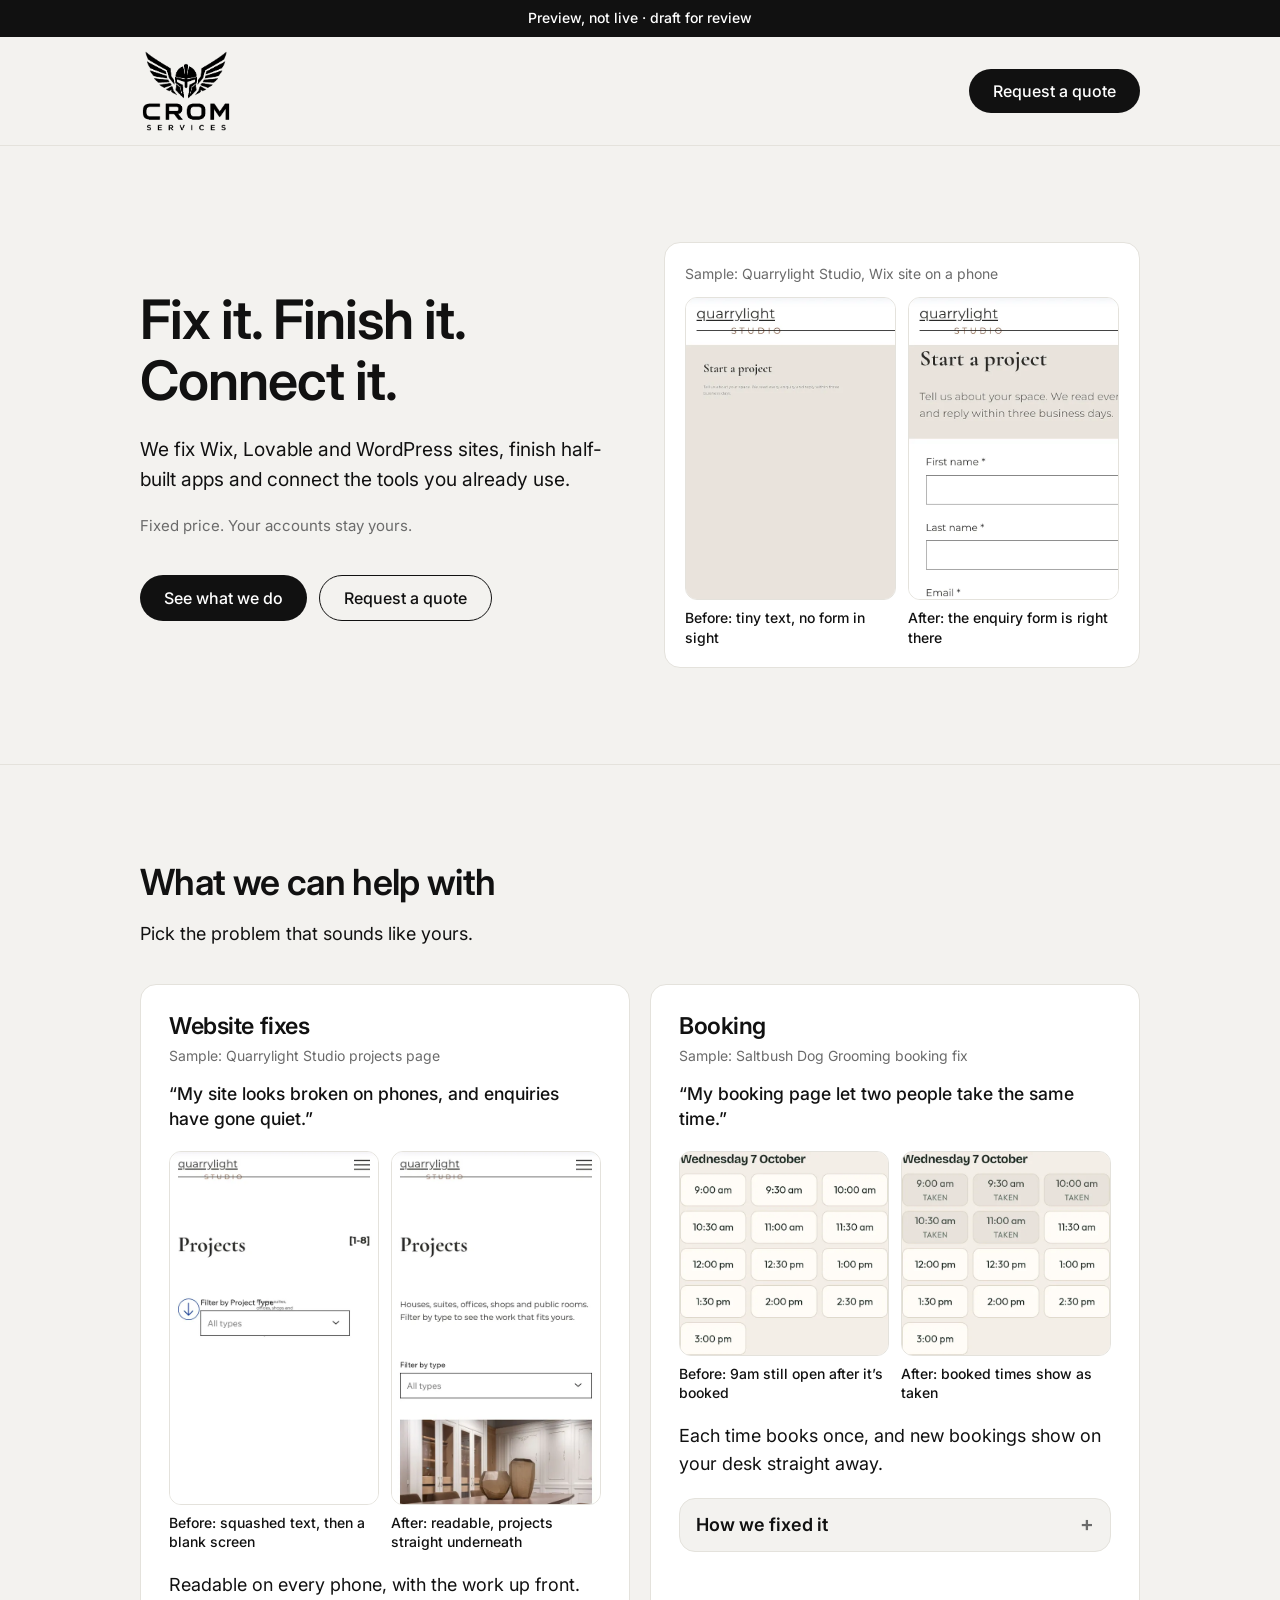
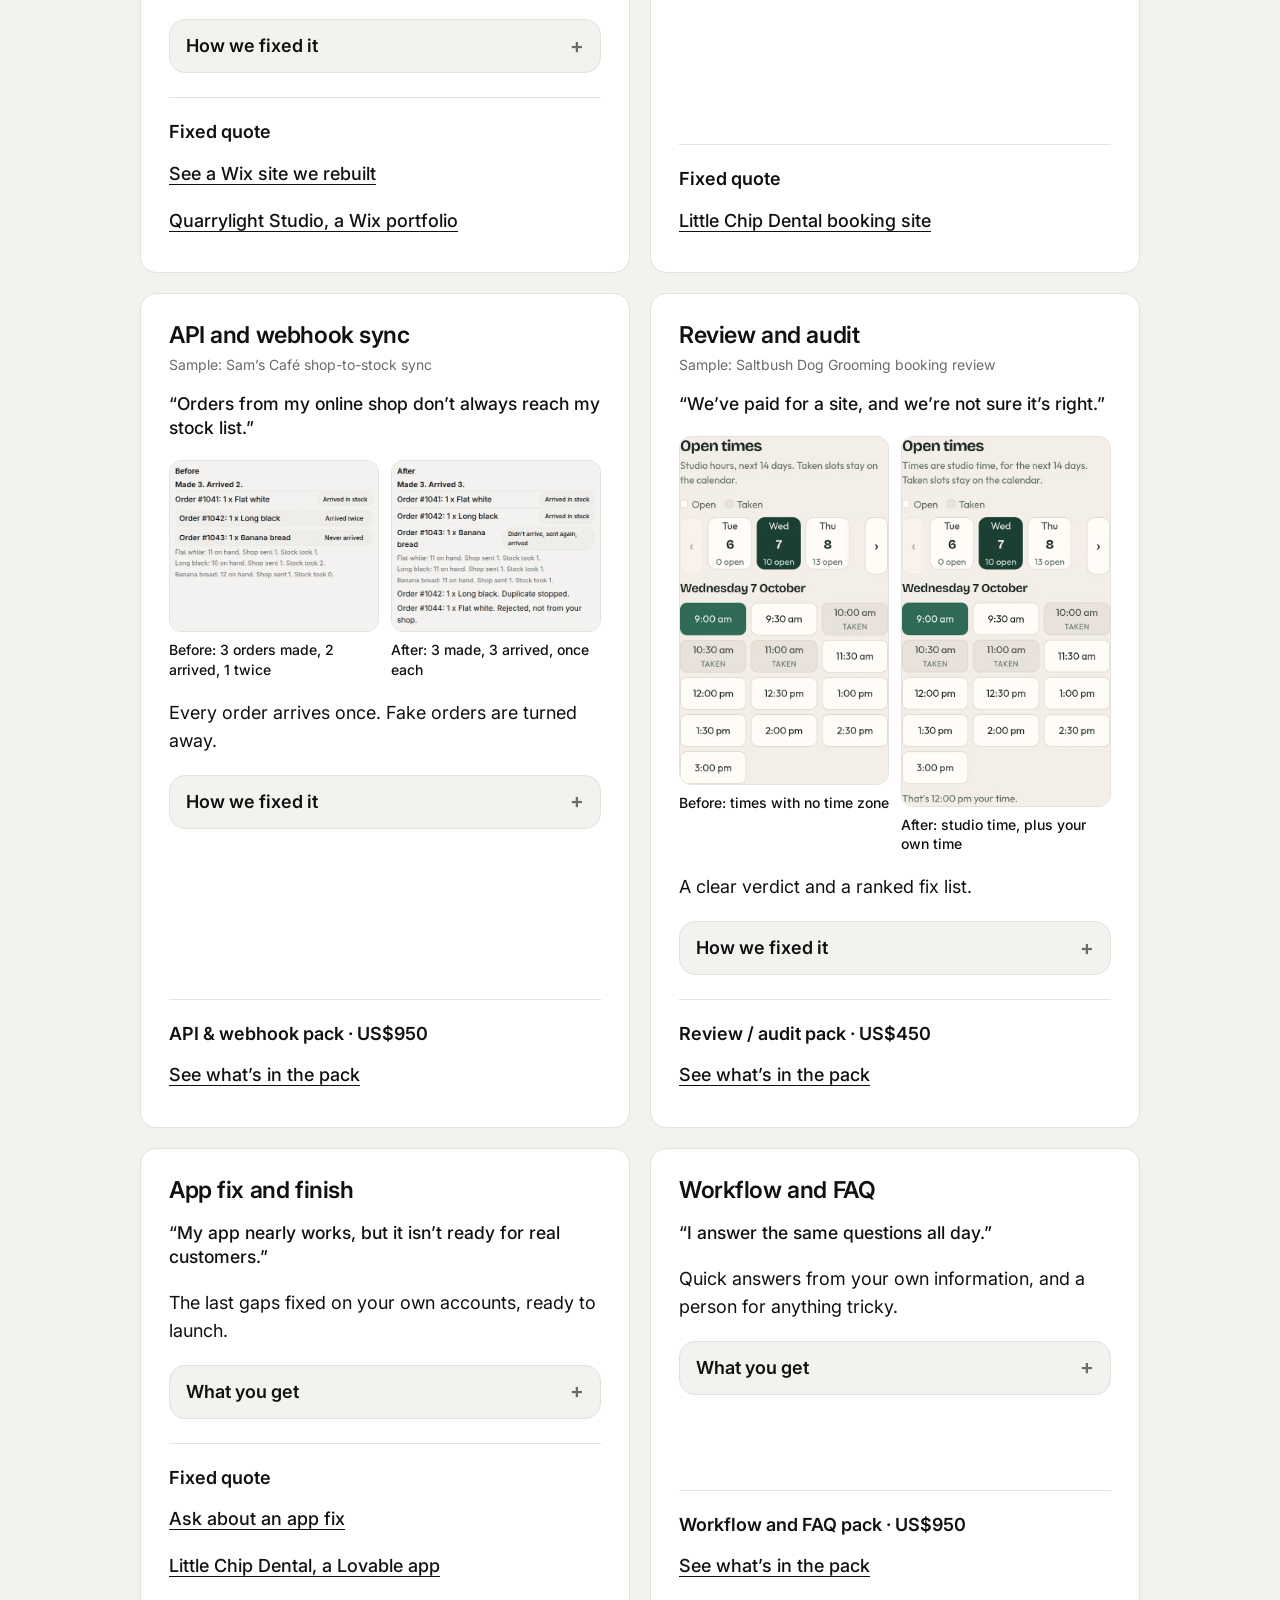
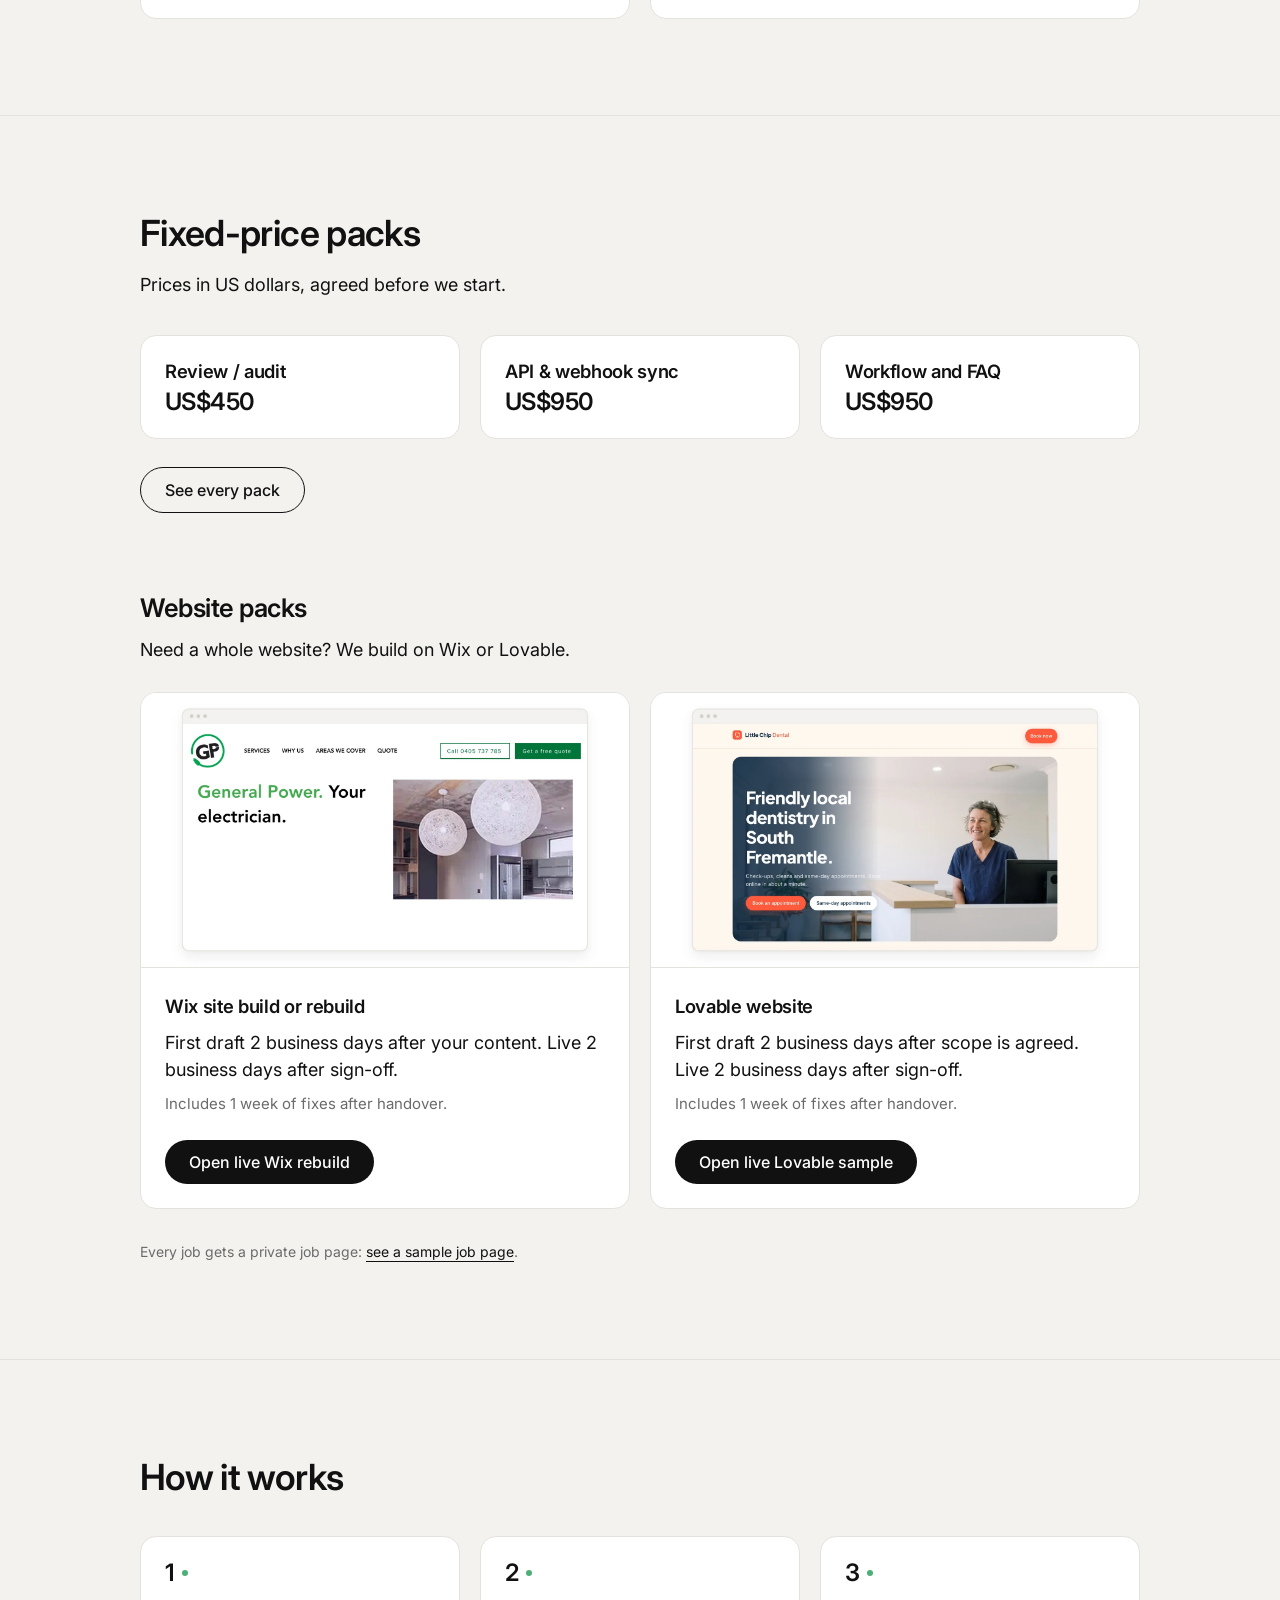
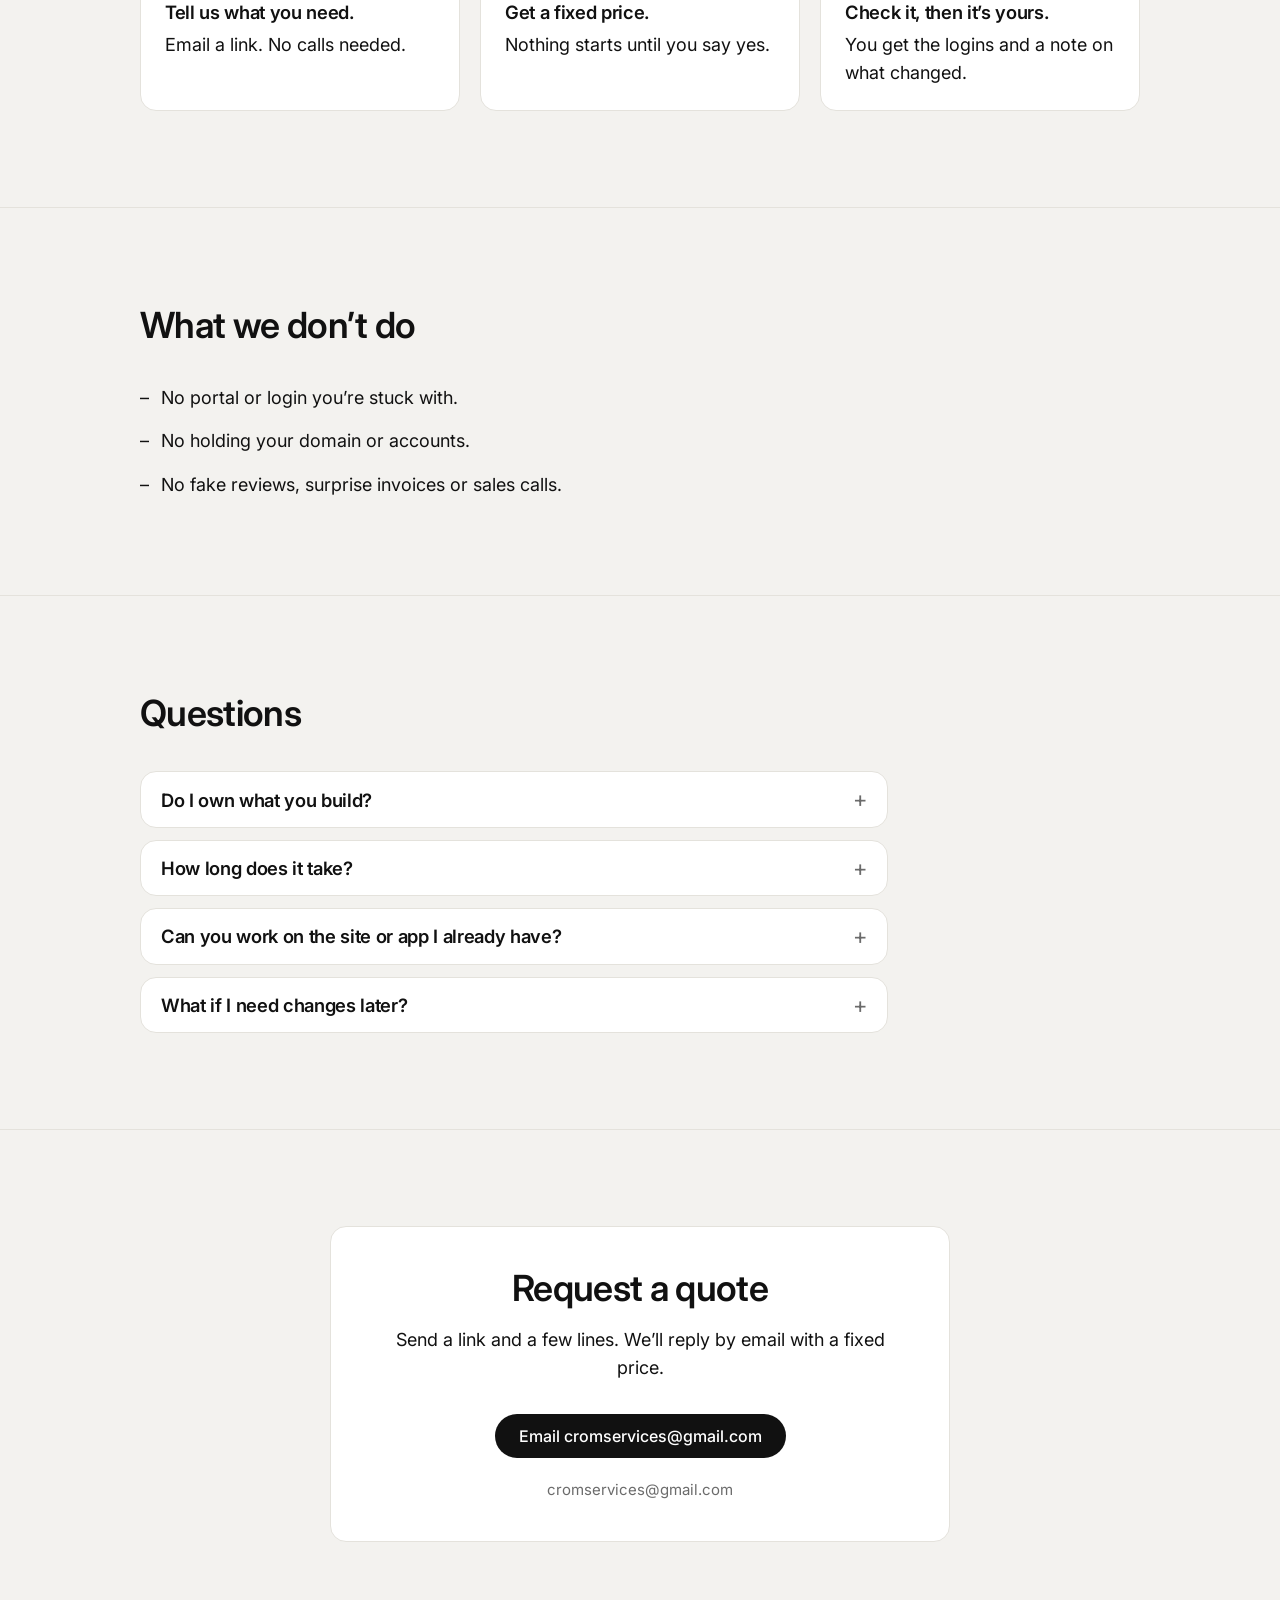
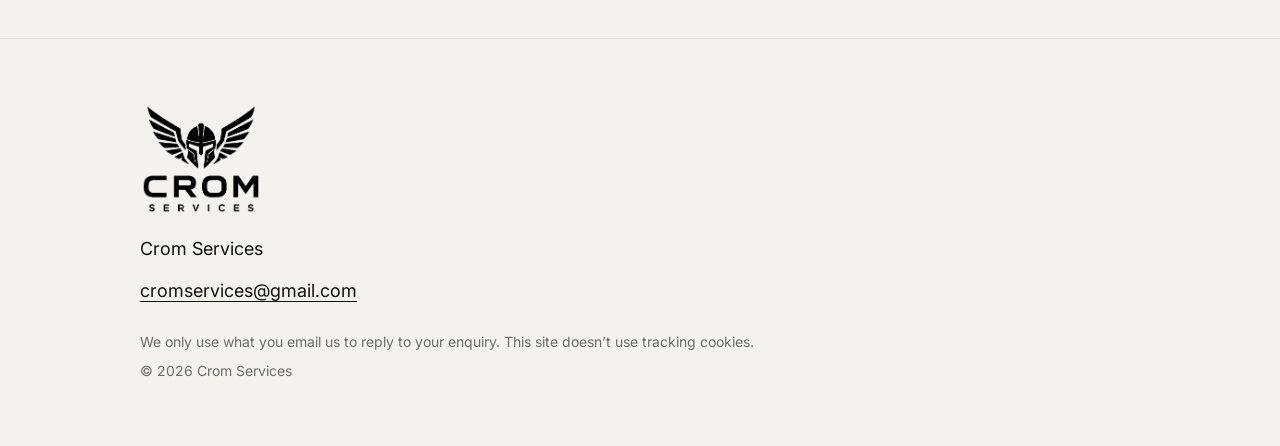
==== commit e7d3f6cf: "Preview v3: keep 'business days' in pack timings" ====
--- a/index.html
+++ b/index.html
@@ -1 +1 @@
-<!DOCTYPE html><html lang="en-AU"><head><meta charSet="utf-8"/><meta name="viewport" content="width=device-width, initial-scale=1"/><link rel="preload" as="image" href="img/logo-v26-lock-inverse-transparent-tight.png"/><link rel="preload" as="image" href="img/v3/hero-before-contact.webp"/><link rel="preload" as="image" href="img/v3/hero-after-contact.webp"/><link rel="stylesheet" href="styles-C2WuXiCx.css" data-precedence="default"/><link rel="stylesheet" href="https://fonts.googleapis.com/css2?family=Inter:wght@400;500;600;700&amp;display=swap" data-precedence="default"/><meta name="robots" content="noindex, nofollow, noarchive"/><meta name="googlebot" content="noindex, nofollow"/><title>Preview, not live · Crom Services | Automation, API and Website Fixes from Australia</title><meta name="author" content="Crom Services"/><meta property="og:type" content="website"/><meta property="og:site_name" content="Crom Services"/><meta property="og:locale" content="en_AU"/><meta name="twitter:card" content="summary_large_image"/><meta name="description" content="Crom Services builds and fixes business automations, API and webhook integrations, and Wix and Lovable sites. n8n, Make, Zapier, Stripe and Supabase. Fixed-price packs, your accounts stay yours."/><meta property="og:title" content="Crom Services | Automation, API and Website Fixes from Australia"/><meta property="og:description" content="Crom Services builds and fixes business automations, API and webhook integrations, and Wix and Lovable sites. n8n, Make, Zapier, Stripe and Supabase. Fixed-price packs, your accounts stay yours."/><meta property="og:image" content="https://cromservices.com.au/og-image.png"/><meta property="og:image:width" content="1200"/><meta property="og:image:height" content="630"/><meta property="og:image:type" content="image/png"/><meta property="og:image:alt" content="Crom Services: &quot;Automation, API and website fixes&quot; with n8n, Stripe, Wix and Lovable tags beside demo dental booking screens"/><meta name="twitter:title" content="Crom Services | Automation, API and Website Fixes from Australia"/><meta name="twitter:description" content="Crom Services builds and fixes business automations, API and webhook integrations, and Wix and Lovable sites. n8n, Make, Zapier, Stripe and Supabase. Fixed-price packs, your accounts stay yours."/><meta name="twitter:image" content="https://cromservices.com.au/og-image.png"/><meta name="twitter:image:alt" content="Crom Services: &quot;Automation, API and website fixes&quot; with n8n, Stripe, Wix and Lovable tags beside demo dental booking screens"/><link rel="icon" href="img/favicon.ico" type="image/x-icon"/><link rel="preconnect" href="https://fonts.googleapis.com"/><link rel="preconnect" href="https://fonts.gstatic.com" crossorigin="anonymous"/></head><body><div role="note" style="position:sticky;top:0;z-index:70;background:#111111;color:#ffffff;font:500 14px/1.4 Inter,system-ui,sans-serif;text-align:center;padding:8px 16px;white-space:nowrap;height:37px;box-sizing:border-box">Preview, not live · draft for review</div><!--$--><a href="#main" class="skip-link">Skip to content</a><header style="top:37px" class="sticky top-0 z-50 border-b border-rule bg-paper"><div class="shell flex items-center justify-between gap-4 py-3"><a href="#top" aria-label="Crom Services, back to the top of the page" class="inline-flex min-h-11 items-center"><img src="img/logo-v26-lock-inverse-transparent-tight.png" alt="Crom Services" width="526" height="481" class="h-16 w-auto md:h-[84px]"/></a><a href="#quote" class="inline-flex min-h-11 cursor-pointer items-center justify-center rounded-full px-6 py-2.5 text-center text-base font-medium no-underline transition-colors disabled:pointer-events-none disabled:opacity-50 bg-ink text-surface hover:bg-ink-hover shrink-0 whitespace-nowrap">Request a quote</a></div></header><main id="main"><section id="top" class="shell pt-14 pb-16 md:pt-24 md:pb-24"><div class="grid items-center gap-10 md:grid-cols-2 md:gap-12"><div class="min-w-0"><h1 class="text-[2.05rem] leading-[1.18] md:text-[3.4rem] md:leading-[1.12]"><span class="block">Fix it. Finish it.</span><span class="block">Connect it.</span></h1><p class="mt-6 max-w-[62ch] text-[1.0625rem] md:text-[1.2rem]">We fix Wix, Lovable and WordPress sites, finish half-built apps and connect the tools you already use.</p><p class="mt-5 max-w-[62ch] text-[0.9375rem] leading-relaxed text-ink-soft">Fixed price. Your accounts stay yours.</p><div class="mt-9 flex flex-col gap-3 sm:flex-row"><a href="#services" class="inline-flex min-h-11 cursor-pointer items-center justify-center rounded-full px-6 py-2.5 text-center text-base font-medium no-underline transition-colors disabled:pointer-events-none disabled:opacity-50 bg-ink text-surface hover:bg-ink-hover w-full sm:w-auto">See what we do</a><a href="#quote" class="inline-flex min-h-11 cursor-pointer items-center justify-center rounded-full px-6 py-2.5 text-center text-base font-medium no-underline transition-colors disabled:pointer-events-none disabled:opacity-50 border border-ink bg-transparent text-ink hover:bg-ink/6 w-full sm:w-auto">Request a quote</a></div></div><div class="min-w-0 rounded-lg border border-rule bg-surface p-4 md:p-5"><p class="text-[0.875rem] text-ink-soft">Sample: Quarrylight Studio, Wix site on a phone</p><div class="mt-3 grid grid-cols-2 items-start gap-3"><figure class="m-0 min-w-0"><img src="img/v3/hero-before-contact.webp" alt="Contact page on a phone before the fix: tiny text and a blank screen, with no form in sight" width="596" height="860" loading="eager" decoding="async" class="block h-auto w-full rounded-md border border-rule bg-paper"/><figcaption class="mt-2 text-[0.875rem] font-medium leading-snug">Before: tiny text, no form in sight</figcaption></figure><figure class="m-0 min-w-0"><img src="img/v3/hero-after-contact.webp" alt="The same contact page after the fix: a readable heading with the form straight underneath" width="596" height="860" loading="eager" decoding="async" class="block h-auto w-full rounded-md border border-rule bg-paper"/><figcaption class="mt-2 text-[0.875rem] font-medium leading-snug">After: the enquiry form is right there</figcaption></figure></div></div></div></section><section id="services" class="border-t border-rule"><div class="shell py-16 md:py-24"><div data-reveal="true"><h2 class="text-[1.75rem] md:text-[2.25rem]">What we can help with</h2><p class="mt-4 max-w-[62ch]">Pick the problem that sounds like yours.</p></div><ul class="mt-9 grid gap-5 md:grid-cols-2"><li id="website-fixes" data-reveal="true" class="flex min-w-0 flex-col rounded-lg border border-rule bg-surface p-6 md:p-7"><h3 class="text-[1.3rem] md:text-[1.45rem]">Website fixes</h3><p class="mt-1 text-[0.875rem] text-ink-soft">Sample: Quarrylight Studio projects page</p><p class="mt-4 text-[1.05rem] font-medium leading-snug md:text-[1.1rem]">“My site looks broken on phones, and enquiries have gone quiet.”</p><div class="mt-5 grid grid-cols-2 items-start gap-3"><figure class="m-0 min-w-0"><img src="img/v3/web-before-projects.webp" alt="Projects page on a phone before the fix: squashed text, then a blank screen" width="520" height="880" loading="lazy" decoding="async" class="block h-auto w-full rounded-md border border-rule bg-paper"/><figcaption class="mt-2 text-[0.875rem] font-medium leading-snug">Before: squashed text, then a blank screen</figcaption></figure><figure class="m-0 min-w-0"><img src="img/v3/web-after-projects.webp" alt="The same page after the fix: readable intro, one filter and the first project" width="520" height="880" loading="lazy" decoding="async" class="block h-auto w-full rounded-md border border-rule bg-paper"/><figcaption class="mt-2 text-[0.875rem] font-medium leading-snug">After: readable, projects straight underneath</figcaption></figure></div><p class="mt-5">Readable on every phone, with the work up front.</p><details class="group mt-5 rounded-lg border border-rule bg-paper"><summary class="flex min-h-11 cursor-pointer items-center justify-between gap-4 px-4 py-3 font-semibold">How we fixed it<span aria-hidden="true" class="shrink-0 text-[1.3rem] leading-none text-ink-soft transition-transform duration-200 group-open:rotate-45">+</span></summary><div class="px-4 pb-4"><ol class="space-y-2.5"><li class="flex gap-3"><span aria-hidden="true" class="mt-[0.1rem] inline-flex h-6 w-6 shrink-0 items-center justify-center rounded-full border border-rule bg-surface text-[0.8125rem] font-semibold">1</span><span>Send us the link and what’s wrong.</span></li><li class="flex gap-3"><span aria-hidden="true" class="mt-[0.1rem] inline-flex h-6 w-6 shrink-0 items-center justify-center rounded-full border border-rule bg-surface text-[0.8125rem] font-semibold">2</span><span>Get a fixed quote for the fix, or for a rebuild.</span></li><li class="flex gap-3"><span aria-hidden="true" class="mt-[0.1rem] inline-flex h-6 w-6 shrink-0 items-center justify-center rounded-full border border-rule bg-surface text-[0.8125rem] font-semibold">3</span><span>We fix it on your own account and check it on phone, tablet and desktop.</span></li></ol><p class="mt-4 text-[0.9375rem] text-ink-soft">What we found: squashed text, a stray label and a screen of empty space. We fixed what hid the projects first.</p></div></details><div class="mt-auto pt-6"><div class="border-t border-rule pt-5"><p class="font-semibold">Fixed quote</p><ul class="mt-1"><li><a href="https://www.generalpower.com.au" target="_blank" rel="noopener noreferrer" class="inline-block py-[0.6rem] font-medium underline underline-offset-4 hover:no-underline">See a Wix site we rebuilt<span class="sr-only"> (opens in a new tab)</span></a></li><li><a href="https://cromservices.wixstudio.com/crom-demo-portfolio" target="_blank" rel="noopener noreferrer" class="inline-block py-[0.6rem] font-medium underline underline-offset-4 hover:no-underline">Quarrylight Studio, a Wix portfolio<span class="sr-only"> (opens in a new tab)</span></a></li></ul></div></div></li><li id="booking" data-reveal="true" class="flex min-w-0 flex-col rounded-lg border border-rule bg-surface p-6 md:p-7"><h3 class="text-[1.3rem] md:text-[1.45rem]">Booking</h3><p class="mt-1 text-[0.875rem] text-ink-soft">Sample: Saltbush Dog Grooming booking fix</p><p class="mt-4 text-[1.05rem] font-medium leading-snug md:text-[1.1rem]">“My booking page let two people take the same time.”</p><div class="mt-5 grid grid-cols-2 items-start gap-3"><figure class="m-0 min-w-0"><img src="img/v3/book-before-9am.webp" alt="Booking times for Wednesday before the fix: 9:00 am still open after it was booked" width="560" height="546" loading="lazy" decoding="async" class="block h-auto w-full rounded-md border border-rule bg-paper"/><figcaption class="mt-2 text-[0.875rem] font-medium leading-snug">Before: 9am still open after it’s booked</figcaption></figure><figure class="m-0 min-w-0"><img src="img/v3/book-after-9am.webp" alt="The same day after the fix: 9:00 am and the other booked times show as taken" width="560" height="546" loading="lazy" decoding="async" class="block h-auto w-full rounded-md border border-rule bg-paper"/><figcaption class="mt-2 text-[0.875rem] font-medium leading-snug">After: booked times show as taken</figcaption></figure></div><p class="mt-5">Each time books once, and new bookings show on your desk straight away.</p><details class="group mt-5 rounded-lg border border-rule bg-paper"><summary class="flex min-h-11 cursor-pointer items-center justify-between gap-4 px-4 py-3 font-semibold">How we fixed it<span aria-hidden="true" class="shrink-0 text-[1.3rem] leading-none text-ink-soft transition-transform duration-200 group-open:rotate-45">+</span></summary><div class="px-4 pb-4"><ol class="space-y-2.5"><li class="flex gap-3"><span aria-hidden="true" class="mt-[0.1rem] inline-flex h-6 w-6 shrink-0 items-center justify-center rounded-full border border-rule bg-surface text-[0.8125rem] font-semibold">1</span><span>Booked times now show as taken for everyone.</span></li><li class="flex gap-3"><span aria-hidden="true" class="mt-[0.1rem] inline-flex h-6 w-6 shrink-0 items-center justify-center rounded-full border border-rule bg-surface text-[0.8125rem] font-semibold">2</span><span>If two people try at once, the second is asked to pick another time.</span></li><li class="flex gap-3"><span aria-hidden="true" class="mt-[0.1rem] inline-flex h-6 w-6 shrink-0 items-center justify-center rounded-full border border-rule bg-surface text-[0.8125rem] font-semibold">3</span><span>New bookings appear on your desk without a reload.</span></li></ol><p class="mt-4 text-[0.9375rem] text-ink-soft">We found nine problems. Fixed first: the four that stop launch, double bookings first. Then the next three. Flagged for later: two that don’t lose bookings.</p></div></details><div class="mt-auto pt-6"><div class="border-t border-rule pt-5"><p class="font-semibold">Fixed quote</p><ul class="mt-1"><li><a href="https://little-chip-dental.lovable.app/" target="_blank" rel="noopener noreferrer" class="inline-block py-[0.6rem] font-medium underline underline-offset-4 hover:no-underline">Little Chip Dental booking site<span class="sr-only"> (opens in a new tab)</span></a></li></ul></div></div></li><li id="api-sync" data-reveal="true" class="flex min-w-0 flex-col rounded-lg border border-rule bg-surface p-6 md:p-7"><h3 class="text-[1.3rem] md:text-[1.45rem]">API and webhook sync</h3><p class="mt-1 text-[0.875rem] text-ink-soft">Sample: Sam’s Café shop-to-stock sync</p><p class="mt-4 text-[1.05rem] font-medium leading-snug md:text-[1.1rem]">“Orders from my online shop don’t always reach my stock list.”</p><div class="mt-5 grid grid-cols-2 items-start gap-3"><figure class="m-0 min-w-0"><img src="img/v3/api-before-orders.webp" alt="Before: 3 orders made, 2 arrived in stock. One arrived twice and one never arrived." width="492" height="403" loading="lazy" decoding="async" class="block h-auto w-full rounded-md border border-rule bg-paper"/><figcaption class="mt-2 text-[0.875rem] font-medium leading-snug">Before: 3 orders made, 2 arrived, 1 twice</figcaption></figure><figure class="m-0 min-w-0"><img src="img/v3/api-after-orders.webp" alt="After: 3 orders made, 3 arrived in stock. The repeat was stopped and a fake order was turned away." width="492" height="403" loading="lazy" decoding="async" class="block h-auto w-full rounded-md border border-rule bg-paper"/><figcaption class="mt-2 text-[0.875rem] font-medium leading-snug">After: 3 made, 3 arrived, once each</figcaption></figure></div><p class="mt-5">Every order arrives once. Fake orders are turned away.</p><details class="group mt-5 rounded-lg border border-rule bg-paper"><summary class="flex min-h-11 cursor-pointer items-center justify-between gap-4 px-4 py-3 font-semibold">How we fixed it<span aria-hidden="true" class="shrink-0 text-[1.3rem] leading-none text-ink-soft transition-transform duration-200 group-open:rotate-45">+</span></summary><div class="px-4 pb-4"><ol class="space-y-2.5"><li class="flex gap-3"><span aria-hidden="true" class="mt-[0.1rem] inline-flex h-6 w-6 shrink-0 items-center justify-center rounded-full border border-rule bg-surface text-[0.8125rem] font-semibold">1</span><span>Name the two tools that should talk to each other.</span></li><li class="flex gap-3"><span aria-hidden="true" class="mt-[0.1rem] inline-flex h-6 w-6 shrink-0 items-center justify-center rounded-full border border-rule bg-surface text-[0.8125rem] font-semibold">2</span><span>Missing orders are sent again, and repeats are stopped.</span></li><li class="flex gap-3"><span aria-hidden="true" class="mt-[0.1rem] inline-flex h-6 w-6 shrink-0 items-center justify-center rounded-full border border-rule bg-surface text-[0.8125rem] font-semibold">3</span><span>One connection, checked and handed over.</span></li></ol><img src="img/v3/api-triage.webp" alt="What we checked: 1 order never arrived and 1 arrived twice. Fixed first: missing orders, then duplicates. Flagged for later: orders from before the switch-on." width="1100" height="483" loading="lazy" decoding="async" class="mt-4 block h-auto w-full rounded-md border border-rule"/></div></details><div class="mt-auto pt-6"><div class="border-t border-rule pt-5"><p class="font-semibold">API &amp; webhook pack · US$950</p><ul class="mt-1"><li><a href="https://cromservices.github.io/job-page-sample/packs/" target="_blank" rel="noopener noreferrer" class="inline-block py-[0.6rem] font-medium underline underline-offset-4 hover:no-underline">See what’s in the pack<span class="sr-only"> (opens in a new tab)</span></a></li></ul></div></div></li><li id="review" data-reveal="true" class="flex min-w-0 flex-col rounded-lg border border-rule bg-surface p-6 md:p-7"><h3 class="text-[1.3rem] md:text-[1.45rem]">Review and audit</h3><p class="mt-1 text-[0.875rem] text-ink-soft">Sample: Saltbush Dog Grooming booking review</p><p class="mt-4 text-[1.05rem] font-medium leading-snug md:text-[1.1rem]">“We’ve paid for a site, and we’re not sure it’s right.”</p><div class="mt-5 grid grid-cols-2 items-start gap-3"><figure class="m-0 min-w-0"><img src="img/v3/review-before-time.webp" alt="Booking times on a phone before the fix, with no time zone shown" width="560" height="934" loading="lazy" decoding="async" class="block h-auto w-full rounded-md border border-rule bg-paper"/><figcaption class="mt-2 text-[0.875rem] font-medium leading-snug">Before: times with no time zone</figcaption></figure><figure class="m-0 min-w-0"><img src="img/v3/review-after-time.webp" alt="The same times after the fix, marked studio time, with “That’s 12:00 pm your time.” underneath" width="560" height="993" loading="lazy" decoding="async" class="block h-auto w-full rounded-md border border-rule bg-paper"/><figcaption class="mt-2 text-[0.875rem] font-medium leading-snug">After: studio time, plus your own time</figcaption></figure></div><p class="mt-5">A clear verdict and a ranked fix list.</p><details class="group mt-5 rounded-lg border border-rule bg-paper"><summary class="flex min-h-11 cursor-pointer items-center justify-between gap-4 px-4 py-3 font-semibold">How we fixed it<span aria-hidden="true" class="shrink-0 text-[1.3rem] leading-none text-ink-soft transition-transform duration-200 group-open:rotate-45">+</span></summary><div class="px-4 pb-4"><ol class="space-y-2.5"><li class="flex gap-3"><span aria-hidden="true" class="mt-[0.1rem] inline-flex h-6 w-6 shrink-0 items-center justify-center rounded-full border border-rule bg-surface text-[0.8125rem] font-semibold">1</span><span>Tell us what to check: a website, an app or an automation.</span></li><li class="flex gap-3"><span aria-hidden="true" class="mt-[0.1rem] inline-flex h-6 w-6 shrink-0 items-center justify-center rounded-full border border-rule bg-surface text-[0.8125rem] font-semibold">2</span><span>Get a clear verdict, with fixes ranked by what they’d cost you.</span></li><li class="flex gap-3"><span aria-hidden="true" class="mt-[0.1rem] inline-flex h-6 w-6 shrink-0 items-center justify-center rounded-full border border-rule bg-surface text-[0.8125rem] font-semibold">3</span><span>Get an hours estimate, so you decide what to fix first.</span></li></ol><img src="img/v3/review-triage.webp" alt="Our ranking for the booking site: fix now, fix next and flagged for later, each with a one-line reason" width="840" height="930" loading="lazy" decoding="async" class="mt-4 block h-auto w-full rounded-md border border-rule"/></div></details><div class="mt-auto pt-6"><div class="border-t border-rule pt-5"><p class="font-semibold">Review / audit pack · US$450</p><ul class="mt-1"><li><a href="https://cromservices.github.io/job-page-sample/packs/" target="_blank" rel="noopener noreferrer" class="inline-block py-[0.6rem] font-medium underline underline-offset-4 hover:no-underline">See what’s in the pack<span class="sr-only"> (opens in a new tab)</span></a></li></ul></div></div></li><li id="app-fix" data-reveal="true" class="flex min-w-0 flex-col rounded-lg border border-rule bg-surface p-6 md:p-7"><h3 class="text-[1.3rem] md:text-[1.45rem]">App fix and finish</h3><p class="mt-4 text-[1.05rem] font-medium leading-snug md:text-[1.1rem]">“My app nearly works, but it isn’t ready for real customers.”</p><p class="mt-5">The last gaps fixed on your own accounts, ready to launch.</p><details class="group mt-5 rounded-lg border border-rule bg-paper"><summary class="flex min-h-11 cursor-pointer items-center justify-between gap-4 px-4 py-3 font-semibold">What you get<span aria-hidden="true" class="shrink-0 text-[1.3rem] leading-none text-ink-soft transition-transform duration-200 group-open:rotate-45">+</span></summary><div class="px-4 pb-4"><ol class="space-y-2.5"><li class="flex gap-3"><span aria-hidden="true" class="mt-[0.1rem] inline-flex h-6 w-6 shrink-0 items-center justify-center rounded-full border border-rule bg-surface text-[0.8125rem] font-semibold">1</span><span>Send us the app and a list of what isn’t working.</span></li><li class="flex gap-3"><span aria-hidden="true" class="mt-[0.1rem] inline-flex h-6 w-6 shrink-0 items-center justify-center rounded-full border border-rule bg-surface text-[0.8125rem] font-semibold">2</span><span>Agree a fixed price for one fix or a short finish list.</span></li><li class="flex gap-3"><span aria-hidden="true" class="mt-[0.1rem] inline-flex h-6 w-6 shrink-0 items-center justify-center rounded-full border border-rule bg-surface text-[0.8125rem] font-semibold">3</span><span>We fix it, check every step on your own web address and send a short note on what changed.</span></li></ol></div></details><div class="mt-auto pt-6"><div class="border-t border-rule pt-5"><p class="font-semibold">Fixed quote</p><ul class="mt-1"><li><a href="mailto:cromservices@gmail.com?subject=App%20fix%20and%20finish&amp;body=Hi%20Crom%20Services%2C%0A%0ALink%20to%20the%20app%3A%0AWhat%20it%20is%20built%20with%20%28Lovable%20or%20other%29%3A%0AWhat%20isn%E2%80%99t%20working%3A%0A" class="inline-block py-[0.6rem] font-medium underline underline-offset-4 hover:no-underline">Ask about an app fix</a></li><li><a href="https://little-chip-dental.lovable.app/" target="_blank" rel="noopener noreferrer" class="inline-block py-[0.6rem] font-medium underline underline-offset-4 hover:no-underline">Little Chip Dental, a Lovable app<span class="sr-only"> (opens in a new tab)</span></a></li></ul></div></div></li><li id="workflow" data-reveal="true" class="flex min-w-0 flex-col rounded-lg border border-rule bg-surface p-6 md:p-7"><h3 class="text-[1.3rem] md:text-[1.45rem]">Workflow and FAQ</h3><p class="mt-4 text-[1.05rem] font-medium leading-snug md:text-[1.1rem]">“I answer the same questions all day.”</p><p class="mt-5">Quick answers from your own information, and a person for anything tricky.</p><details class="group mt-5 rounded-lg border border-rule bg-paper"><summary class="flex min-h-11 cursor-pointer items-center justify-between gap-4 px-4 py-3 font-semibold">What you get<span aria-hidden="true" class="shrink-0 text-[1.3rem] leading-none text-ink-soft transition-transform duration-200 group-open:rotate-45">+</span></summary><div class="px-4 pb-4"><ol class="space-y-2.5"><li class="flex gap-3"><span aria-hidden="true" class="mt-[0.1rem] inline-flex h-6 w-6 shrink-0 items-center justify-center rounded-full border border-rule bg-surface text-[0.8125rem] font-semibold">1</span><span>Pick one workflow, or one set of customer questions.</span></li><li class="flex gap-3"><span aria-hidden="true" class="mt-[0.1rem] inline-flex h-6 w-6 shrink-0 items-center justify-center rounded-full border border-rule bg-surface text-[0.8125rem] font-semibold">2</span><span>It’s set up in the tools you already use, then checked and handed over.</span></li><li class="flex gap-3"><span aria-hidden="true" class="mt-[0.1rem] inline-flex h-6 w-6 shrink-0 items-center justify-center rounded-full border border-rule bg-surface text-[0.8125rem] font-semibold">3</span><span>You pay any running costs directly.</span></li></ol></div></details><div class="mt-auto pt-6"><div class="border-t border-rule pt-5"><p class="font-semibold">Workflow and FAQ pack · US$950</p><ul class="mt-1"><li><a href="https://cromservices.github.io/job-page-sample/packs/" target="_blank" rel="noopener noreferrer" class="inline-block py-[0.6rem] font-medium underline underline-offset-4 hover:no-underline">See what’s in the pack<span class="sr-only"> (opens in a new tab)</span></a></li></ul></div></div></li></ul></div></section><section id="packs" class="border-t border-rule"><div class="shell py-16 md:py-24"><h2 data-reveal="true" class="text-[1.75rem] md:text-[2.25rem]">Fixed-price packs</h2><p data-reveal="true" class="mt-4 max-w-[62ch]">Prices in US dollars, agreed before we start.</p><ul class="mt-9 grid gap-5 md:grid-cols-3"><li data-reveal="true" class="flex flex-col rounded-lg border border-rule bg-surface p-6"><h3 class="text-[1.15rem]">Review / audit</h3><p class="mt-2 text-[1.5rem] font-semibold leading-none tracking-tight">US$450</p></li><li data-reveal="true" class="flex flex-col rounded-lg border border-rule bg-surface p-6"><h3 class="text-[1.15rem]">API &amp; webhook sync</h3><p class="mt-2 text-[1.5rem] font-semibold leading-none tracking-tight">US$950</p></li><li data-reveal="true" class="flex flex-col rounded-lg border border-rule bg-surface p-6"><h3 class="text-[1.15rem]">Workflow and FAQ</h3><p class="mt-2 text-[1.5rem] font-semibold leading-none tracking-tight">US$950</p></li></ul><div data-reveal="true" class="mt-7"><a href="https://cromservices.github.io/job-page-sample/packs/" target="_blank" rel="noopener noreferrer" class="inline-flex min-h-11 cursor-pointer items-center justify-center rounded-full px-6 py-2.5 text-center text-base font-medium no-underline transition-colors disabled:pointer-events-none disabled:opacity-50 border border-ink bg-transparent text-ink hover:bg-ink/6 w-full sm:w-auto">See every pack<span class="sr-only"> (opens in a new tab)</span></a></div><h3 data-reveal="true" class="mt-16 text-[1.35rem] md:mt-20 md:text-[1.6rem]">Website packs</h3><p data-reveal="true" class="mt-3 max-w-[62ch]">Need a whole website? We build on Wix or Lovable.</p><ul class="mt-7 grid gap-5 md:grid-cols-2"><li data-reveal="true" class="flex flex-col overflow-hidden rounded-lg border border-rule bg-surface"><a href="https://www.generalpower.com.au" target="_blank" rel="noopener noreferrer" class="block border-b border-rule"><img src="img/packs-thumb-wix-generalpower-1600x900.webp" alt="Home page of a Wix site we rebuilt for a local electrician" width="1600" height="900" loading="lazy" decoding="async" class="block h-auto w-full object-cover" style="aspect-ratio:16 / 9"/><span class="sr-only"> (opens in a new tab)</span></a><div class="flex flex-1 flex-col p-6"><h4 class="text-[1.15rem] font-semibold tracking-[-0.018em]">Wix site build or rebuild</h4><p class="mt-2">First draft 2 business days after your content. Live 2 days after sign-off.</p><p class="mt-2 text-[0.9375rem] text-ink-soft">Includes 1 week of fixes after handover.</p><div class="mt-auto pt-6"><a href="https://www.generalpower.com.au" target="_blank" rel="noopener noreferrer" class="inline-flex min-h-11 cursor-pointer items-center justify-center rounded-full px-6 py-2.5 text-center text-base font-medium no-underline transition-colors disabled:pointer-events-none disabled:opacity-50 bg-ink text-surface hover:bg-ink-hover w-full sm:w-auto whitespace-nowrap">Open live Wix rebuild<span class="sr-only"> (opens in a new tab)</span></a></div></div></li><li data-reveal="true" class="flex flex-col overflow-hidden rounded-lg border border-rule bg-surface"><a href="https://little-chip-dental.lovable.app/" target="_blank" rel="noopener noreferrer" class="block border-b border-rule"><img src="img/packs-thumb-lovable-littlechip-1600x900.webp" alt="Little Chip Dental booking site, home page" width="1600" height="900" loading="lazy" decoding="async" class="block h-auto w-full object-cover" style="aspect-ratio:16 / 9"/><span class="sr-only"> (opens in a new tab)</span></a><div class="flex flex-1 flex-col p-6"><h4 class="text-[1.15rem] font-semibold tracking-[-0.018em]">Lovable website</h4><p class="mt-2">First draft 2 business days after scope is agreed. Live 2 days after sign-off.</p><p class="mt-2 text-[0.9375rem] text-ink-soft">Includes 1 week of fixes after handover.</p><div class="mt-auto pt-6"><a href="https://little-chip-dental.lovable.app/" target="_blank" rel="noopener noreferrer" class="inline-flex min-h-11 cursor-pointer items-center justify-center rounded-full px-6 py-2.5 text-center text-base font-medium no-underline transition-colors disabled:pointer-events-none disabled:opacity-50 bg-ink text-surface hover:bg-ink-hover w-full sm:w-auto whitespace-nowrap">Open live Lovable sample<span class="sr-only"> (opens in a new tab)</span></a></div></div></li></ul><p data-reveal="true" class="mt-8 max-w-[68ch] text-[0.875rem] leading-relaxed text-ink-soft">Every job gets a private job page:<!-- --> <a href="https://cromservices.github.io/job-page-sample/" target="_blank" rel="noopener noreferrer" class="text-ink underline underline-offset-4 hover:no-underline">see a sample job page<span class="sr-only"> (opens in a new tab)</span></a>.</p></div></section><section id="how" class="border-t border-rule"><div class="shell py-16 md:py-24"><h2 data-reveal="true" class="text-[1.75rem] md:text-[2.25rem]">How it works</h2><ol class="mt-9 grid gap-5 md:grid-cols-3"><li data-reveal="true" class="rounded-lg border border-rule bg-surface p-6"><p class="flex items-center gap-2"><span class="text-[1.5rem] font-semibold leading-none tracking-tight">1</span><span aria-hidden="true" class="h-1.5 w-1.5 rounded-full bg-accent-green"></span></p><h3 class="mt-4 text-[1.15rem]">Tell us what you need.</h3><p class="mt-2">Email a link. No calls needed.</p></li><li data-reveal="true" class="rounded-lg border border-rule bg-surface p-6"><p class="flex items-center gap-2"><span class="text-[1.5rem] font-semibold leading-none tracking-tight">2</span><span aria-hidden="true" class="h-1.5 w-1.5 rounded-full bg-accent-green"></span></p><h3 class="mt-4 text-[1.15rem]">Get a fixed price.</h3><p class="mt-2">Nothing starts until you say yes.</p></li><li data-reveal="true" class="rounded-lg border border-rule bg-surface p-6"><p class="flex items-center gap-2"><span class="text-[1.5rem] font-semibold leading-none tracking-tight">3</span><span aria-hidden="true" class="h-1.5 w-1.5 rounded-full bg-accent-green"></span></p><h3 class="mt-4 text-[1.15rem]">Check it, then it’s yours.</h3><p class="mt-2">You get the logins and a note on what changed.</p></li></ol></div></section><section id="dont" class="border-t border-rule"><div class="shell py-16 md:py-24"><h2 data-reveal="true" class="text-[1.75rem] md:text-[2.25rem]">What we don’t do</h2><ul data-reveal="true" class="mt-9 max-w-[62ch] space-y-4"><li class="flex gap-3"><span aria-hidden="true" class="shrink-0">–</span><span>No portal or login you’re stuck with.</span></li><li class="flex gap-3"><span aria-hidden="true" class="shrink-0">–</span><span>No holding your domain or accounts.</span></li><li class="flex gap-3"><span aria-hidden="true" class="shrink-0">–</span><span>No fake reviews, surprise invoices or sales calls.</span></li></ul></div></section><section id="faq" class="border-t border-rule"><div class="shell py-16 md:py-24"><h2 data-reveal="true" class="text-[1.75rem] md:text-[2.25rem]">Questions</h2><div data-reveal="true" class="mt-9 max-w-[68ch] space-y-3"><details class="group rounded-lg border border-rule bg-surface"><summary class="flex cursor-pointer items-center justify-between gap-4 px-5 py-4 min-h-11"><h3 class="m-0 text-[1.05rem] font-semibold md:text-[1.15rem]">Do I own what you build?</h3><span aria-hidden="true" class="shrink-0 text-[1.4rem] leading-none text-ink-soft transition-transform duration-200 group-open:rotate-45">+</span></summary><p class="px-5 pb-5">Yes. The domain, hosting and accounts are in your name, and you get the logins.</p></details><details class="group rounded-lg border border-rule bg-surface"><summary class="flex cursor-pointer items-center justify-between gap-4 px-5 py-4 min-h-11"><h3 class="m-0 text-[1.05rem] font-semibold md:text-[1.15rem]">How long does it take?</h3><span aria-hidden="true" class="shrink-0 text-[1.4rem] leading-none text-ink-soft transition-transform duration-200 group-open:rotate-45">+</span></summary><p class="px-5 pb-5">It depends on the job. Every pack and quote comes with a timeline, so you know before you agree to anything.</p></details><details class="group rounded-lg border border-rule bg-surface"><summary class="flex cursor-pointer items-center justify-between gap-4 px-5 py-4 min-h-11"><h3 class="m-0 text-[1.05rem] font-semibold md:text-[1.15rem]">Can you work on the site or app I already have?</h3><span aria-hidden="true" class="shrink-0 text-[1.4rem] leading-none text-ink-soft transition-transform duration-200 group-open:rotate-45">+</span></summary><p class="px-5 pb-5">Yes. Most jobs start with something you already have on Wix, Lovable, WordPress or similar. We fix or finish it rather than start again, unless a rebuild would cost you less.</p></details><details class="group rounded-lg border border-rule bg-surface"><summary class="flex cursor-pointer items-center justify-between gap-4 px-5 py-4 min-h-11"><h3 class="m-0 text-[1.05rem] font-semibold md:text-[1.15rem]">What if I need changes later?</h3><span aria-hidden="true" class="shrink-0 text-[1.4rem] leading-none text-ink-soft transition-transform duration-200 group-open:rotate-45">+</span></summary><p class="px-5 pb-5">Small changes are covered if we look after it on a retainer. Otherwise we quote them one at a time.</p></details></div></div></section><section id="quote" class="border-t border-rule"><div class="shell py-16 md:py-24"><div data-reveal="true" class="mx-auto max-w-[620px] rounded-lg border border-rule bg-surface p-6 text-center md:p-10"><h2 class="text-[1.75rem] md:text-[2.25rem]">Request a quote</h2><p class="mx-auto mt-4 max-w-[48ch]">Send a link and a few lines. We’ll reply by email with a fixed price.</p><div class="mt-8"><a href="mailto:cromservices@gmail.com?subject=Quote%20request&amp;body=Hi%20Crom%20Services%2C%0A%0ABusiness%20name%3A%0AWhat%20you%20need%20help%20with%3A%0ALink%20to%20your%20site%20or%20app%20%28if%20any%29%3A%0AAnything%20else%20we%20should%20know%3A%0A" class="inline-flex min-h-11 cursor-pointer items-center justify-center rounded-full px-6 py-2.5 text-center text-base font-medium no-underline transition-colors disabled:pointer-events-none disabled:opacity-50 bg-ink text-surface hover:bg-ink-hover w-full sm:w-auto whitespace-nowrap">Email cromservices@gmail.com</a></div><p class="mt-5 text-[0.9375rem] text-ink-soft"><span class="selectable whitespace-nowrap">cromservices@gmail.com</span></p></div></div></section></main><footer class="border-t border-rule bg-paper"><div class="shell py-12 md:py-16"><img src="img/logo-v26-lock-inverse-transparent-tight.png" alt="Crom Services" width="526" height="481" class="h-24 w-auto md:h-28"/><div class="mt-5 space-y-1.5"><p>Crom Services</p><p><a href="mailto:cromservices@gmail.com" class="inline-flex min-h-11 items-center underline underline-offset-4 hover:no-underline">cromservices@gmail.com</a></p><p class="pt-3 text-[0.875rem] leading-relaxed text-ink-soft">We only use what you email us to reply to your enquiry. This site doesn’t use tracking cookies.</p><p class="text-[0.875rem] text-ink-soft">© 2026 Crom Services</p></div></div></footer><!--/$--></body></html>+<!DOCTYPE html><html lang="en-AU"><head><meta charSet="utf-8"/><meta name="viewport" content="width=device-width, initial-scale=1"/><link rel="preload" as="image" href="img/logo-v26-lock-inverse-transparent-tight.png"/><link rel="preload" as="image" href="img/v3/hero-before-contact.webp"/><link rel="preload" as="image" href="img/v3/hero-after-contact.webp"/><link rel="stylesheet" href="styles-C2WuXiCx.css" data-precedence="default"/><link rel="stylesheet" href="https://fonts.googleapis.com/css2?family=Inter:wght@400;500;600;700&amp;display=swap" data-precedence="default"/><meta name="robots" content="noindex, nofollow, noarchive"/><meta name="googlebot" content="noindex, nofollow"/><title>Preview, not live · Crom Services | Automation, API and Website Fixes from Australia</title><meta name="author" content="Crom Services"/><meta property="og:type" content="website"/><meta property="og:site_name" content="Crom Services"/><meta property="og:locale" content="en_AU"/><meta name="twitter:card" content="summary_large_image"/><meta name="description" content="Crom Services builds and fixes business automations, API and webhook integrations, and Wix and Lovable sites. n8n, Make, Zapier, Stripe and Supabase. Fixed-price packs, your accounts stay yours."/><meta property="og:title" content="Crom Services | Automation, API and Website Fixes from Australia"/><meta property="og:description" content="Crom Services builds and fixes business automations, API and webhook integrations, and Wix and Lovable sites. n8n, Make, Zapier, Stripe and Supabase. Fixed-price packs, your accounts stay yours."/><meta property="og:image" content="https://cromservices.com.au/og-image.png"/><meta property="og:image:width" content="1200"/><meta property="og:image:height" content="630"/><meta property="og:image:type" content="image/png"/><meta property="og:image:alt" content="Crom Services: &quot;Automation, API and website fixes&quot; with n8n, Stripe, Wix and Lovable tags beside demo dental booking screens"/><meta name="twitter:title" content="Crom Services | Automation, API and Website Fixes from Australia"/><meta name="twitter:description" content="Crom Services builds and fixes business automations, API and webhook integrations, and Wix and Lovable sites. n8n, Make, Zapier, Stripe and Supabase. Fixed-price packs, your accounts stay yours."/><meta name="twitter:image" content="https://cromservices.com.au/og-image.png"/><meta name="twitter:image:alt" content="Crom Services: &quot;Automation, API and website fixes&quot; with n8n, Stripe, Wix and Lovable tags beside demo dental booking screens"/><link rel="icon" href="img/favicon.ico" type="image/x-icon"/><link rel="preconnect" href="https://fonts.googleapis.com"/><link rel="preconnect" href="https://fonts.gstatic.com" crossorigin="anonymous"/></head><body><div role="note" style="position:sticky;top:0;z-index:70;background:#111111;color:#ffffff;font:500 14px/1.4 Inter,system-ui,sans-serif;text-align:center;padding:8px 16px;white-space:nowrap;height:37px;box-sizing:border-box">Preview, not live · draft for review</div><!--$--><a href="#main" class="skip-link">Skip to content</a><header style="top:37px" class="sticky top-0 z-50 border-b border-rule bg-paper"><div class="shell flex items-center justify-between gap-4 py-3"><a href="#top" aria-label="Crom Services, back to the top of the page" class="inline-flex min-h-11 items-center"><img src="img/logo-v26-lock-inverse-transparent-tight.png" alt="Crom Services" width="526" height="481" class="h-16 w-auto md:h-[84px]"/></a><a href="#quote" class="inline-flex min-h-11 cursor-pointer items-center justify-center rounded-full px-6 py-2.5 text-center text-base font-medium no-underline transition-colors disabled:pointer-events-none disabled:opacity-50 bg-ink text-surface hover:bg-ink-hover shrink-0 whitespace-nowrap">Request a quote</a></div></header><main id="main"><section id="top" class="shell pt-14 pb-16 md:pt-24 md:pb-24"><div class="grid items-center gap-10 md:grid-cols-2 md:gap-12"><div class="min-w-0"><h1 class="text-[2.05rem] leading-[1.18] md:text-[3.4rem] md:leading-[1.12]"><span class="block">Fix it. Finish it.</span><span class="block">Connect it.</span></h1><p class="mt-6 max-w-[62ch] text-[1.0625rem] md:text-[1.2rem]">We fix Wix, Lovable and WordPress sites, finish half-built apps and connect the tools you already use.</p><p class="mt-5 max-w-[62ch] text-[0.9375rem] leading-relaxed text-ink-soft">Fixed price. Your accounts stay yours.</p><div class="mt-9 flex flex-col gap-3 sm:flex-row"><a href="#services" class="inline-flex min-h-11 cursor-pointer items-center justify-center rounded-full px-6 py-2.5 text-center text-base font-medium no-underline transition-colors disabled:pointer-events-none disabled:opacity-50 bg-ink text-surface hover:bg-ink-hover w-full sm:w-auto">See what we do</a><a href="#quote" class="inline-flex min-h-11 cursor-pointer items-center justify-center rounded-full px-6 py-2.5 text-center text-base font-medium no-underline transition-colors disabled:pointer-events-none disabled:opacity-50 border border-ink bg-transparent text-ink hover:bg-ink/6 w-full sm:w-auto">Request a quote</a></div></div><div class="min-w-0 rounded-lg border border-rule bg-surface p-4 md:p-5"><p class="text-[0.875rem] text-ink-soft">Sample: Quarrylight Studio, Wix site on a phone</p><div class="mt-3 grid grid-cols-2 items-start gap-3"><figure class="m-0 min-w-0"><img src="img/v3/hero-before-contact.webp" alt="Contact page on a phone before the fix: tiny text and a blank screen, with no form in sight" width="596" height="860" loading="eager" decoding="async" class="block h-auto w-full rounded-md border border-rule bg-paper"/><figcaption class="mt-2 text-[0.875rem] font-medium leading-snug">Before: tiny text, no form in sight</figcaption></figure><figure class="m-0 min-w-0"><img src="img/v3/hero-after-contact.webp" alt="The same contact page after the fix: a readable heading with the form straight underneath" width="596" height="860" loading="eager" decoding="async" class="block h-auto w-full rounded-md border border-rule bg-paper"/><figcaption class="mt-2 text-[0.875rem] font-medium leading-snug">After: the enquiry form is right there</figcaption></figure></div></div></div></section><section id="services" class="border-t border-rule"><div class="shell py-16 md:py-24"><div data-reveal="true"><h2 class="text-[1.75rem] md:text-[2.25rem]">What we can help with</h2><p class="mt-4 max-w-[62ch]">Pick the problem that sounds like yours.</p></div><ul class="mt-9 grid gap-5 md:grid-cols-2"><li id="website-fixes" data-reveal="true" class="flex min-w-0 flex-col rounded-lg border border-rule bg-surface p-6 md:p-7"><h3 class="text-[1.3rem] md:text-[1.45rem]">Website fixes</h3><p class="mt-1 text-[0.875rem] text-ink-soft">Sample: Quarrylight Studio projects page</p><p class="mt-4 text-[1.05rem] font-medium leading-snug md:text-[1.1rem]">“My site looks broken on phones, and enquiries have gone quiet.”</p><div class="mt-5 grid grid-cols-2 items-start gap-3"><figure class="m-0 min-w-0"><img src="img/v3/web-before-projects.webp" alt="Projects page on a phone before the fix: squashed text, then a blank screen" width="520" height="880" loading="lazy" decoding="async" class="block h-auto w-full rounded-md border border-rule bg-paper"/><figcaption class="mt-2 text-[0.875rem] font-medium leading-snug">Before: squashed text, then a blank screen</figcaption></figure><figure class="m-0 min-w-0"><img src="img/v3/web-after-projects.webp" alt="The same page after the fix: readable intro, one filter and the first project" width="520" height="880" loading="lazy" decoding="async" class="block h-auto w-full rounded-md border border-rule bg-paper"/><figcaption class="mt-2 text-[0.875rem] font-medium leading-snug">After: readable, projects straight underneath</figcaption></figure></div><p class="mt-5">Readable on every phone, with the work up front.</p><details class="group mt-5 rounded-lg border border-rule bg-paper"><summary class="flex min-h-11 cursor-pointer items-center justify-between gap-4 px-4 py-3 font-semibold">How we fixed it<span aria-hidden="true" class="shrink-0 text-[1.3rem] leading-none text-ink-soft transition-transform duration-200 group-open:rotate-45">+</span></summary><div class="px-4 pb-4"><ol class="space-y-2.5"><li class="flex gap-3"><span aria-hidden="true" class="mt-[0.1rem] inline-flex h-6 w-6 shrink-0 items-center justify-center rounded-full border border-rule bg-surface text-[0.8125rem] font-semibold">1</span><span>Send us the link and what’s wrong.</span></li><li class="flex gap-3"><span aria-hidden="true" class="mt-[0.1rem] inline-flex h-6 w-6 shrink-0 items-center justify-center rounded-full border border-rule bg-surface text-[0.8125rem] font-semibold">2</span><span>Get a fixed quote for the fix, or for a rebuild.</span></li><li class="flex gap-3"><span aria-hidden="true" class="mt-[0.1rem] inline-flex h-6 w-6 shrink-0 items-center justify-center rounded-full border border-rule bg-surface text-[0.8125rem] font-semibold">3</span><span>We fix it on your own account and check it on phone, tablet and desktop.</span></li></ol><p class="mt-4 text-[0.9375rem] text-ink-soft">What we found: squashed text, a stray label and a screen of empty space. We fixed what hid the projects first.</p></div></details><div class="mt-auto pt-6"><div class="border-t border-rule pt-5"><p class="font-semibold">Fixed quote</p><ul class="mt-1"><li><a href="https://www.generalpower.com.au" target="_blank" rel="noopener noreferrer" class="inline-block py-[0.6rem] font-medium underline underline-offset-4 hover:no-underline">See a Wix site we rebuilt<span class="sr-only"> (opens in a new tab)</span></a></li><li><a href="https://cromservices.wixstudio.com/crom-demo-portfolio" target="_blank" rel="noopener noreferrer" class="inline-block py-[0.6rem] font-medium underline underline-offset-4 hover:no-underline">Quarrylight Studio, a Wix portfolio<span class="sr-only"> (opens in a new tab)</span></a></li></ul></div></div></li><li id="booking" data-reveal="true" class="flex min-w-0 flex-col rounded-lg border border-rule bg-surface p-6 md:p-7"><h3 class="text-[1.3rem] md:text-[1.45rem]">Booking</h3><p class="mt-1 text-[0.875rem] text-ink-soft">Sample: Saltbush Dog Grooming booking fix</p><p class="mt-4 text-[1.05rem] font-medium leading-snug md:text-[1.1rem]">“My booking page let two people take the same time.”</p><div class="mt-5 grid grid-cols-2 items-start gap-3"><figure class="m-0 min-w-0"><img src="img/v3/book-before-9am.webp" alt="Booking times for Wednesday before the fix: 9:00 am still open after it was booked" width="560" height="546" loading="lazy" decoding="async" class="block h-auto w-full rounded-md border border-rule bg-paper"/><figcaption class="mt-2 text-[0.875rem] font-medium leading-snug">Before: 9am still open after it’s booked</figcaption></figure><figure class="m-0 min-w-0"><img src="img/v3/book-after-9am.webp" alt="The same day after the fix: 9:00 am and the other booked times show as taken" width="560" height="546" loading="lazy" decoding="async" class="block h-auto w-full rounded-md border border-rule bg-paper"/><figcaption class="mt-2 text-[0.875rem] font-medium leading-snug">After: booked times show as taken</figcaption></figure></div><p class="mt-5">Each time books once, and new bookings show on your desk straight away.</p><details class="group mt-5 rounded-lg border border-rule bg-paper"><summary class="flex min-h-11 cursor-pointer items-center justify-between gap-4 px-4 py-3 font-semibold">How we fixed it<span aria-hidden="true" class="shrink-0 text-[1.3rem] leading-none text-ink-soft transition-transform duration-200 group-open:rotate-45">+</span></summary><div class="px-4 pb-4"><ol class="space-y-2.5"><li class="flex gap-3"><span aria-hidden="true" class="mt-[0.1rem] inline-flex h-6 w-6 shrink-0 items-center justify-center rounded-full border border-rule bg-surface text-[0.8125rem] font-semibold">1</span><span>Booked times now show as taken for everyone.</span></li><li class="flex gap-3"><span aria-hidden="true" class="mt-[0.1rem] inline-flex h-6 w-6 shrink-0 items-center justify-center rounded-full border border-rule bg-surface text-[0.8125rem] font-semibold">2</span><span>If two people try at once, the second is asked to pick another time.</span></li><li class="flex gap-3"><span aria-hidden="true" class="mt-[0.1rem] inline-flex h-6 w-6 shrink-0 items-center justify-center rounded-full border border-rule bg-surface text-[0.8125rem] font-semibold">3</span><span>New bookings appear on your desk without a reload.</span></li></ol><p class="mt-4 text-[0.9375rem] text-ink-soft">We found nine problems. Fixed first: the four that stop launch, double bookings first. Then the next three. Flagged for later: two that don’t lose bookings.</p></div></details><div class="mt-auto pt-6"><div class="border-t border-rule pt-5"><p class="font-semibold">Fixed quote</p><ul class="mt-1"><li><a href="https://little-chip-dental.lovable.app/" target="_blank" rel="noopener noreferrer" class="inline-block py-[0.6rem] font-medium underline underline-offset-4 hover:no-underline">Little Chip Dental booking site<span class="sr-only"> (opens in a new tab)</span></a></li></ul></div></div></li><li id="api-sync" data-reveal="true" class="flex min-w-0 flex-col rounded-lg border border-rule bg-surface p-6 md:p-7"><h3 class="text-[1.3rem] md:text-[1.45rem]">API and webhook sync</h3><p class="mt-1 text-[0.875rem] text-ink-soft">Sample: Sam’s Café shop-to-stock sync</p><p class="mt-4 text-[1.05rem] font-medium leading-snug md:text-[1.1rem]">“Orders from my online shop don’t always reach my stock list.”</p><div class="mt-5 grid grid-cols-2 items-start gap-3"><figure class="m-0 min-w-0"><img src="img/v3/api-before-orders.webp" alt="Before: 3 orders made, 2 arrived in stock. One arrived twice and one never arrived." width="492" height="403" loading="lazy" decoding="async" class="block h-auto w-full rounded-md border border-rule bg-paper"/><figcaption class="mt-2 text-[0.875rem] font-medium leading-snug">Before: 3 orders made, 2 arrived, 1 twice</figcaption></figure><figure class="m-0 min-w-0"><img src="img/v3/api-after-orders.webp" alt="After: 3 orders made, 3 arrived in stock. The repeat was stopped and a fake order was turned away." width="492" height="403" loading="lazy" decoding="async" class="block h-auto w-full rounded-md border border-rule bg-paper"/><figcaption class="mt-2 text-[0.875rem] font-medium leading-snug">After: 3 made, 3 arrived, once each</figcaption></figure></div><p class="mt-5">Every order arrives once. Fake orders are turned away.</p><details class="group mt-5 rounded-lg border border-rule bg-paper"><summary class="flex min-h-11 cursor-pointer items-center justify-between gap-4 px-4 py-3 font-semibold">How we fixed it<span aria-hidden="true" class="shrink-0 text-[1.3rem] leading-none text-ink-soft transition-transform duration-200 group-open:rotate-45">+</span></summary><div class="px-4 pb-4"><ol class="space-y-2.5"><li class="flex gap-3"><span aria-hidden="true" class="mt-[0.1rem] inline-flex h-6 w-6 shrink-0 items-center justify-center rounded-full border border-rule bg-surface text-[0.8125rem] font-semibold">1</span><span>Name the two tools that should talk to each other.</span></li><li class="flex gap-3"><span aria-hidden="true" class="mt-[0.1rem] inline-flex h-6 w-6 shrink-0 items-center justify-center rounded-full border border-rule bg-surface text-[0.8125rem] font-semibold">2</span><span>Missing orders are sent again, and repeats are stopped.</span></li><li class="flex gap-3"><span aria-hidden="true" class="mt-[0.1rem] inline-flex h-6 w-6 shrink-0 items-center justify-center rounded-full border border-rule bg-surface text-[0.8125rem] font-semibold">3</span><span>One connection, checked and handed over.</span></li></ol><img src="img/v3/api-triage.webp" alt="What we checked: 1 order never arrived and 1 arrived twice. Fixed first: missing orders, then duplicates. Flagged for later: orders from before the switch-on." width="1100" height="483" loading="lazy" decoding="async" class="mt-4 block h-auto w-full rounded-md border border-rule"/></div></details><div class="mt-auto pt-6"><div class="border-t border-rule pt-5"><p class="font-semibold">API &amp; webhook pack · US$950</p><ul class="mt-1"><li><a href="https://cromservices.github.io/job-page-sample/packs/" target="_blank" rel="noopener noreferrer" class="inline-block py-[0.6rem] font-medium underline underline-offset-4 hover:no-underline">See what’s in the pack<span class="sr-only"> (opens in a new tab)</span></a></li></ul></div></div></li><li id="review" data-reveal="true" class="flex min-w-0 flex-col rounded-lg border border-rule bg-surface p-6 md:p-7"><h3 class="text-[1.3rem] md:text-[1.45rem]">Review and audit</h3><p class="mt-1 text-[0.875rem] text-ink-soft">Sample: Saltbush Dog Grooming booking review</p><p class="mt-4 text-[1.05rem] font-medium leading-snug md:text-[1.1rem]">“We’ve paid for a site, and we’re not sure it’s right.”</p><div class="mt-5 grid grid-cols-2 items-start gap-3"><figure class="m-0 min-w-0"><img src="img/v3/review-before-time.webp" alt="Booking times on a phone before the fix, with no time zone shown" width="560" height="934" loading="lazy" decoding="async" class="block h-auto w-full rounded-md border border-rule bg-paper"/><figcaption class="mt-2 text-[0.875rem] font-medium leading-snug">Before: times with no time zone</figcaption></figure><figure class="m-0 min-w-0"><img src="img/v3/review-after-time.webp" alt="The same times after the fix, marked studio time, with “That’s 12:00 pm your time.” underneath" width="560" height="993" loading="lazy" decoding="async" class="block h-auto w-full rounded-md border border-rule bg-paper"/><figcaption class="mt-2 text-[0.875rem] font-medium leading-snug">After: studio time, plus your own time</figcaption></figure></div><p class="mt-5">A clear verdict and a ranked fix list.</p><details class="group mt-5 rounded-lg border border-rule bg-paper"><summary class="flex min-h-11 cursor-pointer items-center justify-between gap-4 px-4 py-3 font-semibold">How we fixed it<span aria-hidden="true" class="shrink-0 text-[1.3rem] leading-none text-ink-soft transition-transform duration-200 group-open:rotate-45">+</span></summary><div class="px-4 pb-4"><ol class="space-y-2.5"><li class="flex gap-3"><span aria-hidden="true" class="mt-[0.1rem] inline-flex h-6 w-6 shrink-0 items-center justify-center rounded-full border border-rule bg-surface text-[0.8125rem] font-semibold">1</span><span>Tell us what to check: a website, an app or an automation.</span></li><li class="flex gap-3"><span aria-hidden="true" class="mt-[0.1rem] inline-flex h-6 w-6 shrink-0 items-center justify-center rounded-full border border-rule bg-surface text-[0.8125rem] font-semibold">2</span><span>Get a clear verdict, with fixes ranked by what they’d cost you.</span></li><li class="flex gap-3"><span aria-hidden="true" class="mt-[0.1rem] inline-flex h-6 w-6 shrink-0 items-center justify-center rounded-full border border-rule bg-surface text-[0.8125rem] font-semibold">3</span><span>Get an hours estimate, so you decide what to fix first.</span></li></ol><img src="img/v3/review-triage.webp" alt="Our ranking for the booking site: fix now, fix next and flagged for later, each with a one-line reason" width="840" height="930" loading="lazy" decoding="async" class="mt-4 block h-auto w-full rounded-md border border-rule"/></div></details><div class="mt-auto pt-6"><div class="border-t border-rule pt-5"><p class="font-semibold">Review / audit pack · US$450</p><ul class="mt-1"><li><a href="https://cromservices.github.io/job-page-sample/packs/" target="_blank" rel="noopener noreferrer" class="inline-block py-[0.6rem] font-medium underline underline-offset-4 hover:no-underline">See what’s in the pack<span class="sr-only"> (opens in a new tab)</span></a></li></ul></div></div></li><li id="app-fix" data-reveal="true" class="flex min-w-0 flex-col rounded-lg border border-rule bg-surface p-6 md:p-7"><h3 class="text-[1.3rem] md:text-[1.45rem]">App fix and finish</h3><p class="mt-4 text-[1.05rem] font-medium leading-snug md:text-[1.1rem]">“My app nearly works, but it isn’t ready for real customers.”</p><p class="mt-5">The last gaps fixed on your own accounts, ready to launch.</p><details class="group mt-5 rounded-lg border border-rule bg-paper"><summary class="flex min-h-11 cursor-pointer items-center justify-between gap-4 px-4 py-3 font-semibold">What you get<span aria-hidden="true" class="shrink-0 text-[1.3rem] leading-none text-ink-soft transition-transform duration-200 group-open:rotate-45">+</span></summary><div class="px-4 pb-4"><ol class="space-y-2.5"><li class="flex gap-3"><span aria-hidden="true" class="mt-[0.1rem] inline-flex h-6 w-6 shrink-0 items-center justify-center rounded-full border border-rule bg-surface text-[0.8125rem] font-semibold">1</span><span>Send us the app and a list of what isn’t working.</span></li><li class="flex gap-3"><span aria-hidden="true" class="mt-[0.1rem] inline-flex h-6 w-6 shrink-0 items-center justify-center rounded-full border border-rule bg-surface text-[0.8125rem] font-semibold">2</span><span>Agree a fixed price for one fix or a short finish list.</span></li><li class="flex gap-3"><span aria-hidden="true" class="mt-[0.1rem] inline-flex h-6 w-6 shrink-0 items-center justify-center rounded-full border border-rule bg-surface text-[0.8125rem] font-semibold">3</span><span>We fix it, check every step on your own web address and send a short note on what changed.</span></li></ol></div></details><div class="mt-auto pt-6"><div class="border-t border-rule pt-5"><p class="font-semibold">Fixed quote</p><ul class="mt-1"><li><a href="mailto:cromservices@gmail.com?subject=App%20fix%20and%20finish&amp;body=Hi%20Crom%20Services%2C%0A%0ALink%20to%20the%20app%3A%0AWhat%20it%20is%20built%20with%20%28Lovable%20or%20other%29%3A%0AWhat%20isn%E2%80%99t%20working%3A%0A" class="inline-block py-[0.6rem] font-medium underline underline-offset-4 hover:no-underline">Ask about an app fix</a></li><li><a href="https://little-chip-dental.lovable.app/" target="_blank" rel="noopener noreferrer" class="inline-block py-[0.6rem] font-medium underline underline-offset-4 hover:no-underline">Little Chip Dental, a Lovable app<span class="sr-only"> (opens in a new tab)</span></a></li></ul></div></div></li><li id="workflow" data-reveal="true" class="flex min-w-0 flex-col rounded-lg border border-rule bg-surface p-6 md:p-7"><h3 class="text-[1.3rem] md:text-[1.45rem]">Workflow and FAQ</h3><p class="mt-4 text-[1.05rem] font-medium leading-snug md:text-[1.1rem]">“I answer the same questions all day.”</p><p class="mt-5">Quick answers from your own information, and a person for anything tricky.</p><details class="group mt-5 rounded-lg border border-rule bg-paper"><summary class="flex min-h-11 cursor-pointer items-center justify-between gap-4 px-4 py-3 font-semibold">What you get<span aria-hidden="true" class="shrink-0 text-[1.3rem] leading-none text-ink-soft transition-transform duration-200 group-open:rotate-45">+</span></summary><div class="px-4 pb-4"><ol class="space-y-2.5"><li class="flex gap-3"><span aria-hidden="true" class="mt-[0.1rem] inline-flex h-6 w-6 shrink-0 items-center justify-center rounded-full border border-rule bg-surface text-[0.8125rem] font-semibold">1</span><span>Pick one workflow, or one set of customer questions.</span></li><li class="flex gap-3"><span aria-hidden="true" class="mt-[0.1rem] inline-flex h-6 w-6 shrink-0 items-center justify-center rounded-full border border-rule bg-surface text-[0.8125rem] font-semibold">2</span><span>It’s set up in the tools you already use, then checked and handed over.</span></li><li class="flex gap-3"><span aria-hidden="true" class="mt-[0.1rem] inline-flex h-6 w-6 shrink-0 items-center justify-center rounded-full border border-rule bg-surface text-[0.8125rem] font-semibold">3</span><span>You pay any running costs directly.</span></li></ol></div></details><div class="mt-auto pt-6"><div class="border-t border-rule pt-5"><p class="font-semibold">Workflow and FAQ pack · US$950</p><ul class="mt-1"><li><a href="https://cromservices.github.io/job-page-sample/packs/" target="_blank" rel="noopener noreferrer" class="inline-block py-[0.6rem] font-medium underline underline-offset-4 hover:no-underline">See what’s in the pack<span class="sr-only"> (opens in a new tab)</span></a></li></ul></div></div></li></ul></div></section><section id="packs" class="border-t border-rule"><div class="shell py-16 md:py-24"><h2 data-reveal="true" class="text-[1.75rem] md:text-[2.25rem]">Fixed-price packs</h2><p data-reveal="true" class="mt-4 max-w-[62ch]">Prices in US dollars, agreed before we start.</p><ul class="mt-9 grid gap-5 md:grid-cols-3"><li data-reveal="true" class="flex flex-col rounded-lg border border-rule bg-surface p-6"><h3 class="text-[1.15rem]">Review / audit</h3><p class="mt-2 text-[1.5rem] font-semibold leading-none tracking-tight">US$450</p></li><li data-reveal="true" class="flex flex-col rounded-lg border border-rule bg-surface p-6"><h3 class="text-[1.15rem]">API &amp; webhook sync</h3><p class="mt-2 text-[1.5rem] font-semibold leading-none tracking-tight">US$950</p></li><li data-reveal="true" class="flex flex-col rounded-lg border border-rule bg-surface p-6"><h3 class="text-[1.15rem]">Workflow and FAQ</h3><p class="mt-2 text-[1.5rem] font-semibold leading-none tracking-tight">US$950</p></li></ul><div data-reveal="true" class="mt-7"><a href="https://cromservices.github.io/job-page-sample/packs/" target="_blank" rel="noopener noreferrer" class="inline-flex min-h-11 cursor-pointer items-center justify-center rounded-full px-6 py-2.5 text-center text-base font-medium no-underline transition-colors disabled:pointer-events-none disabled:opacity-50 border border-ink bg-transparent text-ink hover:bg-ink/6 w-full sm:w-auto">See every pack<span class="sr-only"> (opens in a new tab)</span></a></div><h3 data-reveal="true" class="mt-16 text-[1.35rem] md:mt-20 md:text-[1.6rem]">Website packs</h3><p data-reveal="true" class="mt-3 max-w-[62ch]">Need a whole website? We build on Wix or Lovable.</p><ul class="mt-7 grid gap-5 md:grid-cols-2"><li data-reveal="true" class="flex flex-col overflow-hidden rounded-lg border border-rule bg-surface"><a href="https://www.generalpower.com.au" target="_blank" rel="noopener noreferrer" class="block border-b border-rule"><img src="img/packs-thumb-wix-generalpower-1600x900.webp" alt="Home page of a Wix site we rebuilt for a local electrician" width="1600" height="900" loading="lazy" decoding="async" class="block h-auto w-full object-cover" style="aspect-ratio:16 / 9"/><span class="sr-only"> (opens in a new tab)</span></a><div class="flex flex-1 flex-col p-6"><h4 class="text-[1.15rem] font-semibold tracking-[-0.018em]">Wix site build or rebuild</h4><p class="mt-2">First draft 2 business days after your content. Live 2 business days after sign-off.</p><p class="mt-2 text-[0.9375rem] text-ink-soft">Includes 1 week of fixes after handover.</p><div class="mt-auto pt-6"><a href="https://www.generalpower.com.au" target="_blank" rel="noopener noreferrer" class="inline-flex min-h-11 cursor-pointer items-center justify-center rounded-full px-6 py-2.5 text-center text-base font-medium no-underline transition-colors disabled:pointer-events-none disabled:opacity-50 bg-ink text-surface hover:bg-ink-hover w-full sm:w-auto whitespace-nowrap">Open live Wix rebuild<span class="sr-only"> (opens in a new tab)</span></a></div></div></li><li data-reveal="true" class="flex flex-col overflow-hidden rounded-lg border border-rule bg-surface"><a href="https://little-chip-dental.lovable.app/" target="_blank" rel="noopener noreferrer" class="block border-b border-rule"><img src="img/packs-thumb-lovable-littlechip-1600x900.webp" alt="Little Chip Dental booking site, home page" width="1600" height="900" loading="lazy" decoding="async" class="block h-auto w-full object-cover" style="aspect-ratio:16 / 9"/><span class="sr-only"> (opens in a new tab)</span></a><div class="flex flex-1 flex-col p-6"><h4 class="text-[1.15rem] font-semibold tracking-[-0.018em]">Lovable website</h4><p class="mt-2">First draft 2 business days after scope is agreed. Live 2 business days after sign-off.</p><p class="mt-2 text-[0.9375rem] text-ink-soft">Includes 1 week of fixes after handover.</p><div class="mt-auto pt-6"><a href="https://little-chip-dental.lovable.app/" target="_blank" rel="noopener noreferrer" class="inline-flex min-h-11 cursor-pointer items-center justify-center rounded-full px-6 py-2.5 text-center text-base font-medium no-underline transition-colors disabled:pointer-events-none disabled:opacity-50 bg-ink text-surface hover:bg-ink-hover w-full sm:w-auto whitespace-nowrap">Open live Lovable sample<span class="sr-only"> (opens in a new tab)</span></a></div></div></li></ul><p data-reveal="true" class="mt-8 max-w-[68ch] text-[0.875rem] leading-relaxed text-ink-soft">Every job gets a private job page:<!-- --> <a href="https://cromservices.github.io/job-page-sample/" target="_blank" rel="noopener noreferrer" class="text-ink underline underline-offset-4 hover:no-underline">see a sample job page<span class="sr-only"> (opens in a new tab)</span></a>.</p></div></section><section id="how" class="border-t border-rule"><div class="shell py-16 md:py-24"><h2 data-reveal="true" class="text-[1.75rem] md:text-[2.25rem]">How it works</h2><ol class="mt-9 grid gap-5 md:grid-cols-3"><li data-reveal="true" class="rounded-lg border border-rule bg-surface p-6"><p class="flex items-center gap-2"><span class="text-[1.5rem] font-semibold leading-none tracking-tight">1</span><span aria-hidden="true" class="h-1.5 w-1.5 rounded-full bg-accent-green"></span></p><h3 class="mt-4 text-[1.15rem]">Tell us what you need.</h3><p class="mt-2">Email a link. No calls needed.</p></li><li data-reveal="true" class="rounded-lg border border-rule bg-surface p-6"><p class="flex items-center gap-2"><span class="text-[1.5rem] font-semibold leading-none tracking-tight">2</span><span aria-hidden="true" class="h-1.5 w-1.5 rounded-full bg-accent-green"></span></p><h3 class="mt-4 text-[1.15rem]">Get a fixed price.</h3><p class="mt-2">Nothing starts until you say yes.</p></li><li data-reveal="true" class="rounded-lg border border-rule bg-surface p-6"><p class="flex items-center gap-2"><span class="text-[1.5rem] font-semibold leading-none tracking-tight">3</span><span aria-hidden="true" class="h-1.5 w-1.5 rounded-full bg-accent-green"></span></p><h3 class="mt-4 text-[1.15rem]">Check it, then it’s yours.</h3><p class="mt-2">You get the logins and a note on what changed.</p></li></ol></div></section><section id="dont" class="border-t border-rule"><div class="shell py-16 md:py-24"><h2 data-reveal="true" class="text-[1.75rem] md:text-[2.25rem]">What we don’t do</h2><ul data-reveal="true" class="mt-9 max-w-[62ch] space-y-4"><li class="flex gap-3"><span aria-hidden="true" class="shrink-0">–</span><span>No portal or login you’re stuck with.</span></li><li class="flex gap-3"><span aria-hidden="true" class="shrink-0">–</span><span>No holding your domain or accounts.</span></li><li class="flex gap-3"><span aria-hidden="true" class="shrink-0">–</span><span>No fake reviews, surprise invoices or sales calls.</span></li></ul></div></section><section id="faq" class="border-t border-rule"><div class="shell py-16 md:py-24"><h2 data-reveal="true" class="text-[1.75rem] md:text-[2.25rem]">Questions</h2><div data-reveal="true" class="mt-9 max-w-[68ch] space-y-3"><details class="group rounded-lg border border-rule bg-surface"><summary class="flex cursor-pointer items-center justify-between gap-4 px-5 py-4 min-h-11"><h3 class="m-0 text-[1.05rem] font-semibold md:text-[1.15rem]">Do I own what you build?</h3><span aria-hidden="true" class="shrink-0 text-[1.4rem] leading-none text-ink-soft transition-transform duration-200 group-open:rotate-45">+</span></summary><p class="px-5 pb-5">Yes. The domain, hosting and accounts are in your name, and you get the logins.</p></details><details class="group rounded-lg border border-rule bg-surface"><summary class="flex cursor-pointer items-center justify-between gap-4 px-5 py-4 min-h-11"><h3 class="m-0 text-[1.05rem] font-semibold md:text-[1.15rem]">How long does it take?</h3><span aria-hidden="true" class="shrink-0 text-[1.4rem] leading-none text-ink-soft transition-transform duration-200 group-open:rotate-45">+</span></summary><p class="px-5 pb-5">It depends on the job. Every pack and quote comes with a timeline, so you know before you agree to anything.</p></details><details class="group rounded-lg border border-rule bg-surface"><summary class="flex cursor-pointer items-center justify-between gap-4 px-5 py-4 min-h-11"><h3 class="m-0 text-[1.05rem] font-semibold md:text-[1.15rem]">Can you work on the site or app I already have?</h3><span aria-hidden="true" class="shrink-0 text-[1.4rem] leading-none text-ink-soft transition-transform duration-200 group-open:rotate-45">+</span></summary><p class="px-5 pb-5">Yes. Most jobs start with something you already have on Wix, Lovable, WordPress or similar. We fix or finish it rather than start again, unless a rebuild would cost you less.</p></details><details class="group rounded-lg border border-rule bg-surface"><summary class="flex cursor-pointer items-center justify-between gap-4 px-5 py-4 min-h-11"><h3 class="m-0 text-[1.05rem] font-semibold md:text-[1.15rem]">What if I need changes later?</h3><span aria-hidden="true" class="shrink-0 text-[1.4rem] leading-none text-ink-soft transition-transform duration-200 group-open:rotate-45">+</span></summary><p class="px-5 pb-5">Small changes are covered if we look after it on a retainer. Otherwise we quote them one at a time.</p></details></div></div></section><section id="quote" class="border-t border-rule"><div class="shell py-16 md:py-24"><div data-reveal="true" class="mx-auto max-w-[620px] rounded-lg border border-rule bg-surface p-6 text-center md:p-10"><h2 class="text-[1.75rem] md:text-[2.25rem]">Request a quote</h2><p class="mx-auto mt-4 max-w-[48ch]">Send a link and a few lines. We’ll reply by email with a fixed price.</p><div class="mt-8"><a href="mailto:cromservices@gmail.com?subject=Quote%20request&amp;body=Hi%20Crom%20Services%2C%0A%0ABusiness%20name%3A%0AWhat%20you%20need%20help%20with%3A%0ALink%20to%20your%20site%20or%20app%20%28if%20any%29%3A%0AAnything%20else%20we%20should%20know%3A%0A" class="inline-flex min-h-11 cursor-pointer items-center justify-center rounded-full px-6 py-2.5 text-center text-base font-medium no-underline transition-colors disabled:pointer-events-none disabled:opacity-50 bg-ink text-surface hover:bg-ink-hover w-full sm:w-auto whitespace-nowrap">Email cromservices@gmail.com</a></div><p class="mt-5 text-[0.9375rem] text-ink-soft"><span class="selectable whitespace-nowrap">cromservices@gmail.com</span></p></div></div></section></main><footer class="border-t border-rule bg-paper"><div class="shell py-12 md:py-16"><img src="img/logo-v26-lock-inverse-transparent-tight.png" alt="Crom Services" width="526" height="481" class="h-24 w-auto md:h-28"/><div class="mt-5 space-y-1.5"><p>Crom Services</p><p><a href="mailto:cromservices@gmail.com" class="inline-flex min-h-11 items-center underline underline-offset-4 hover:no-underline">cromservices@gmail.com</a></p><p class="pt-3 text-[0.875rem] leading-relaxed text-ink-soft">We only use what you email us to reply to your enquiry. This site doesn’t use tracking cookies.</p><p class="text-[0.875rem] text-ink-soft">© 2026 Crom Services</p></div></div></footer><!--/$--></body></html>
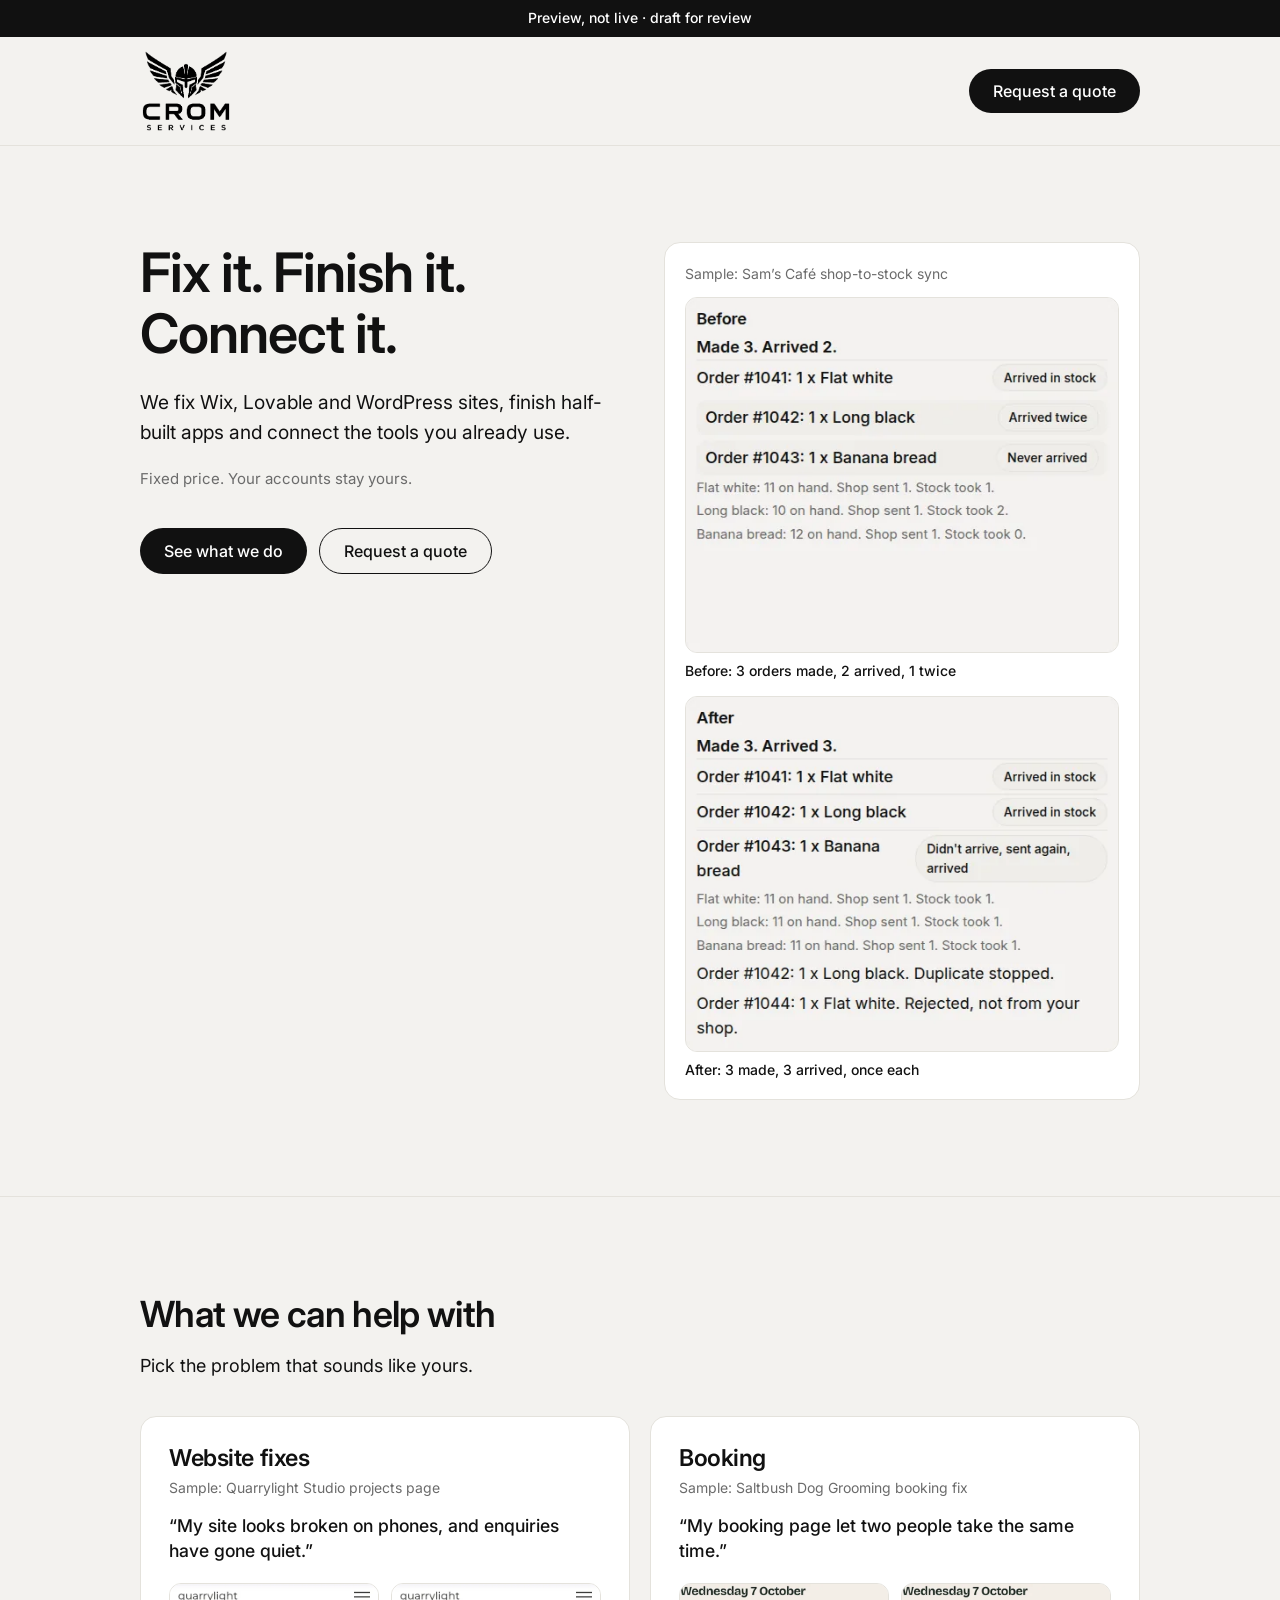
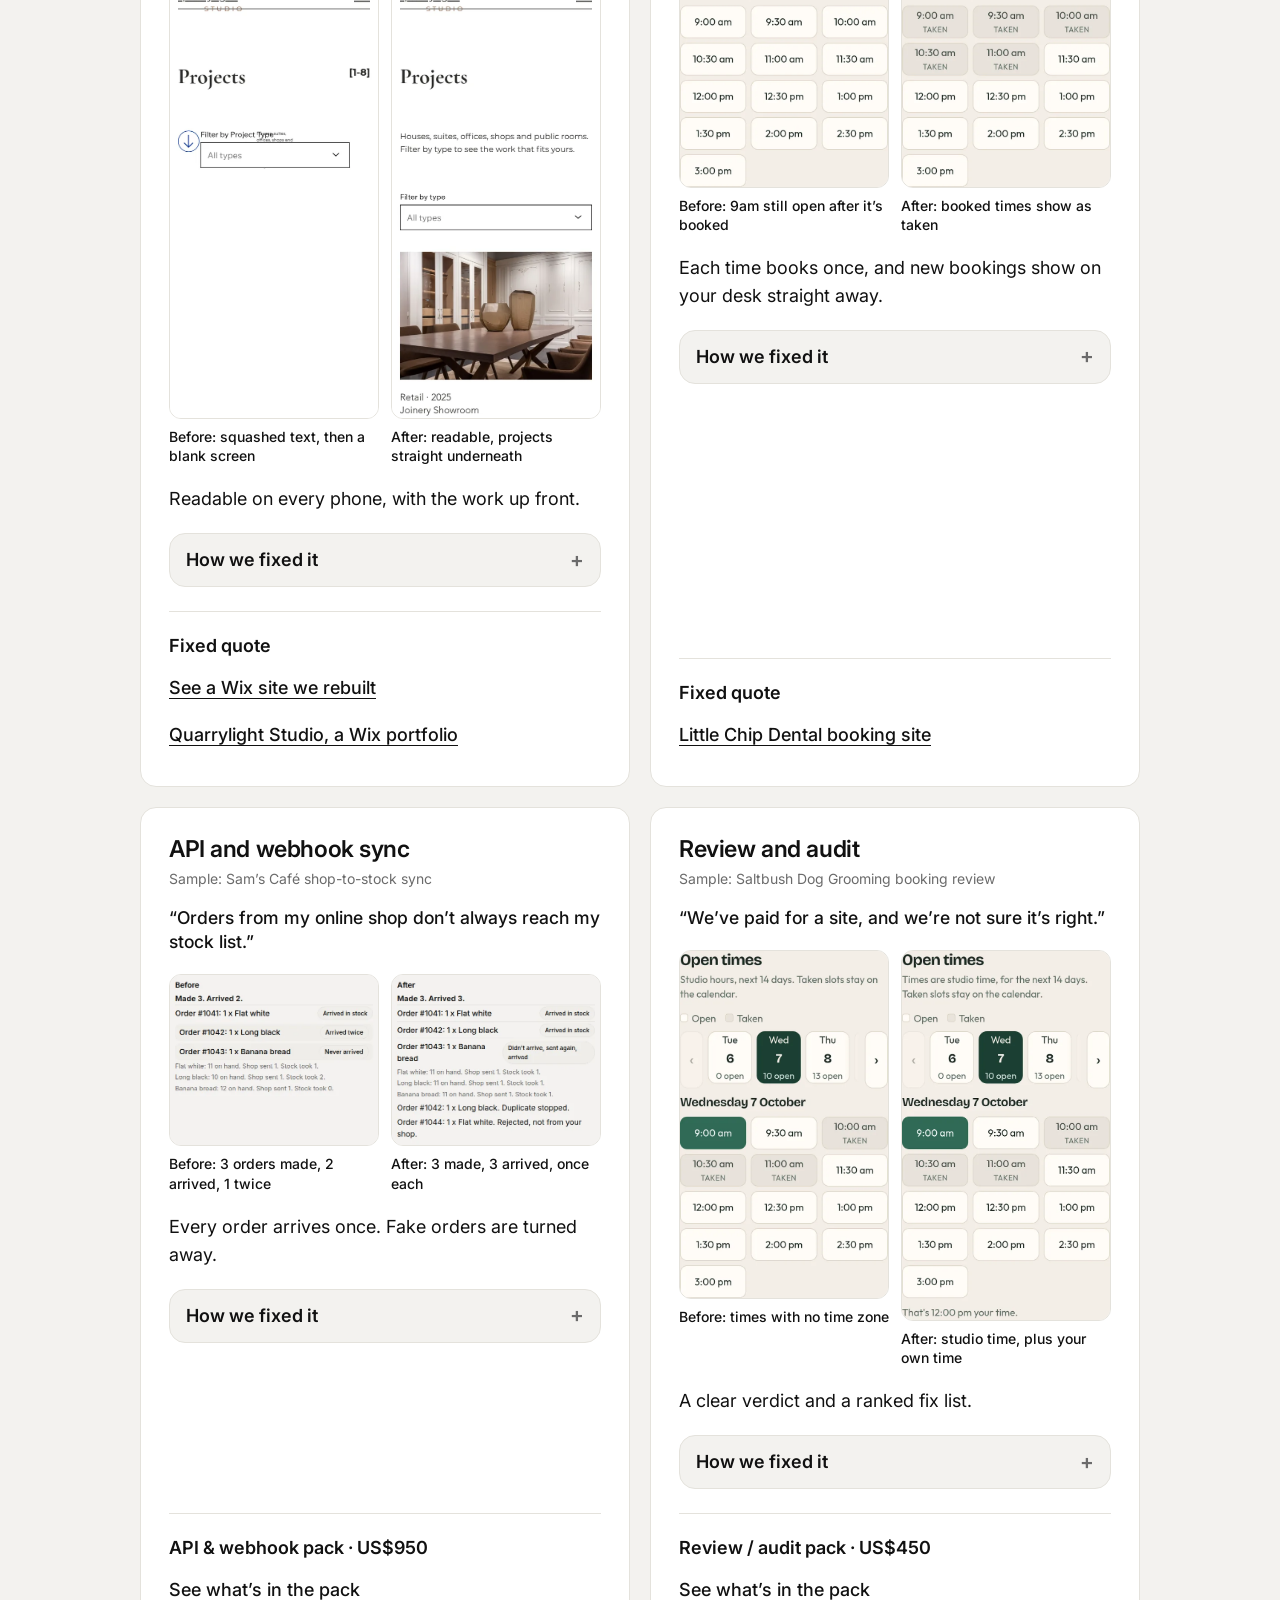
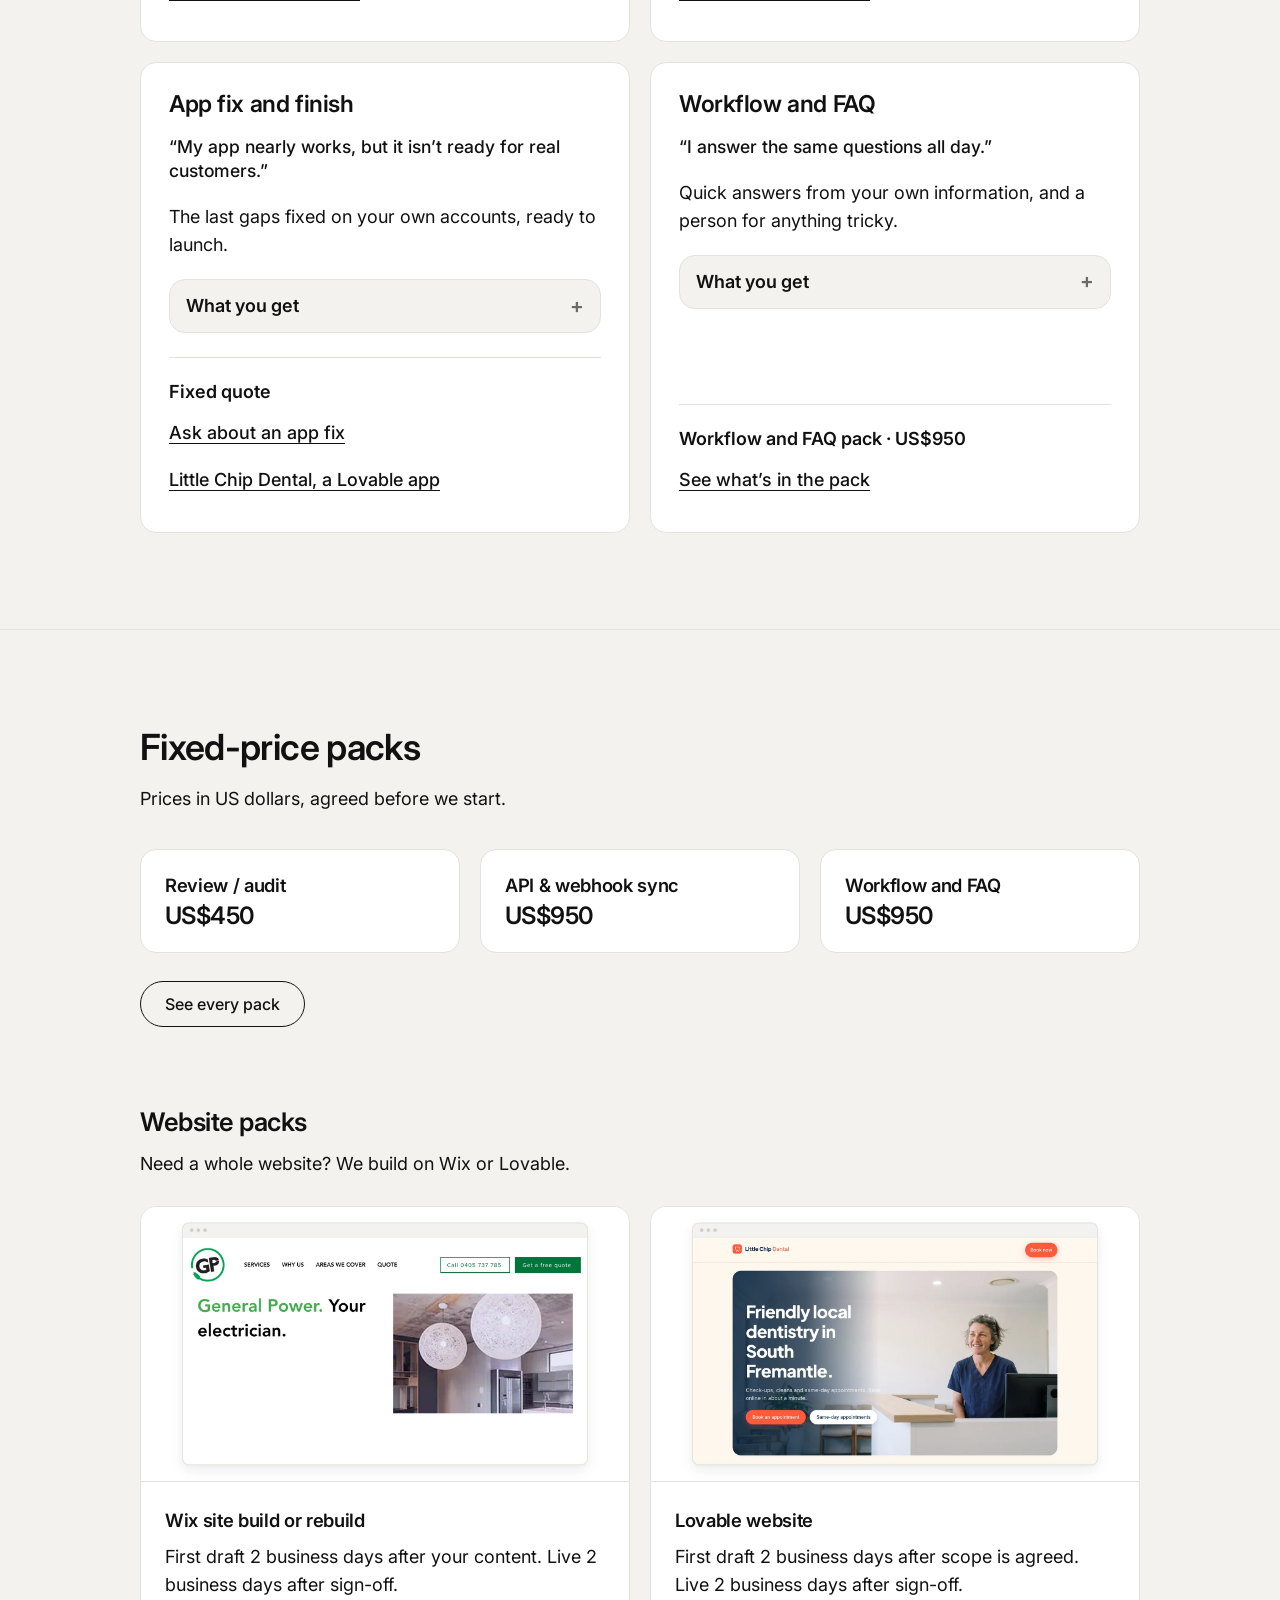
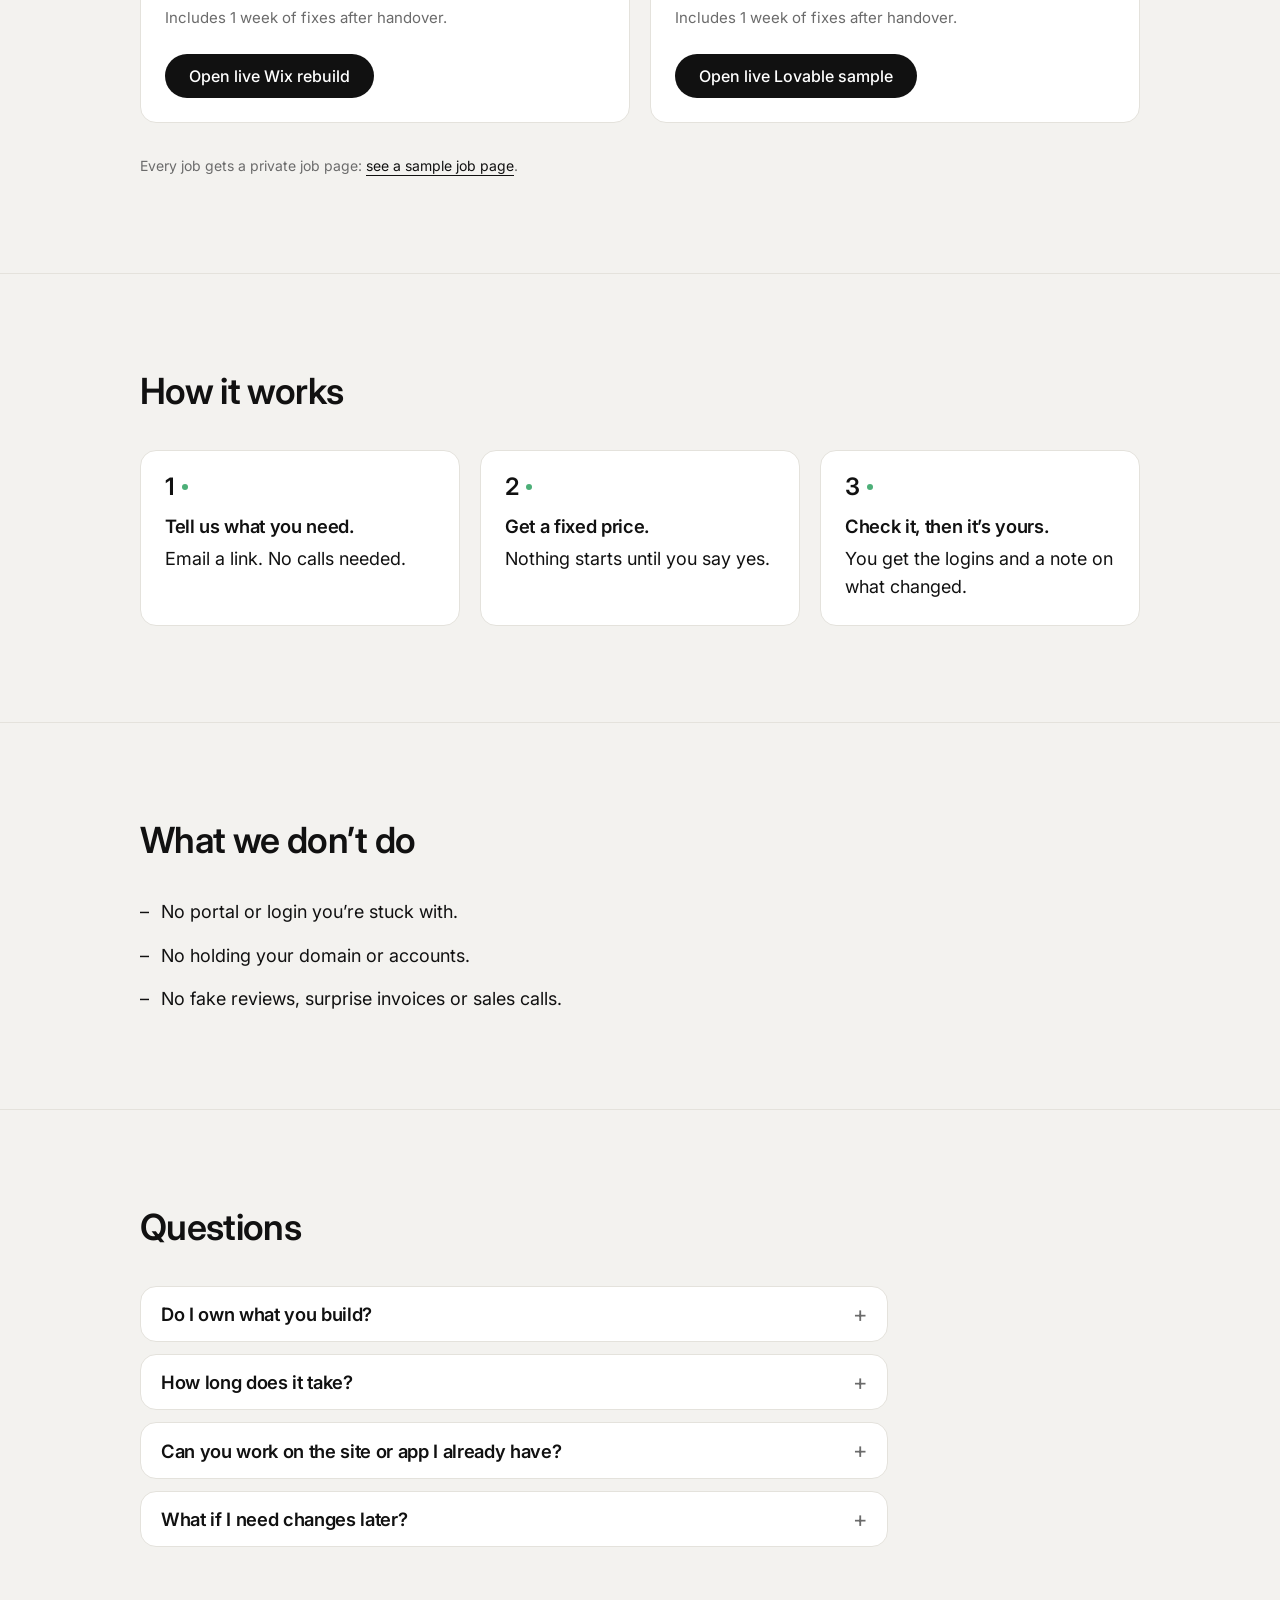
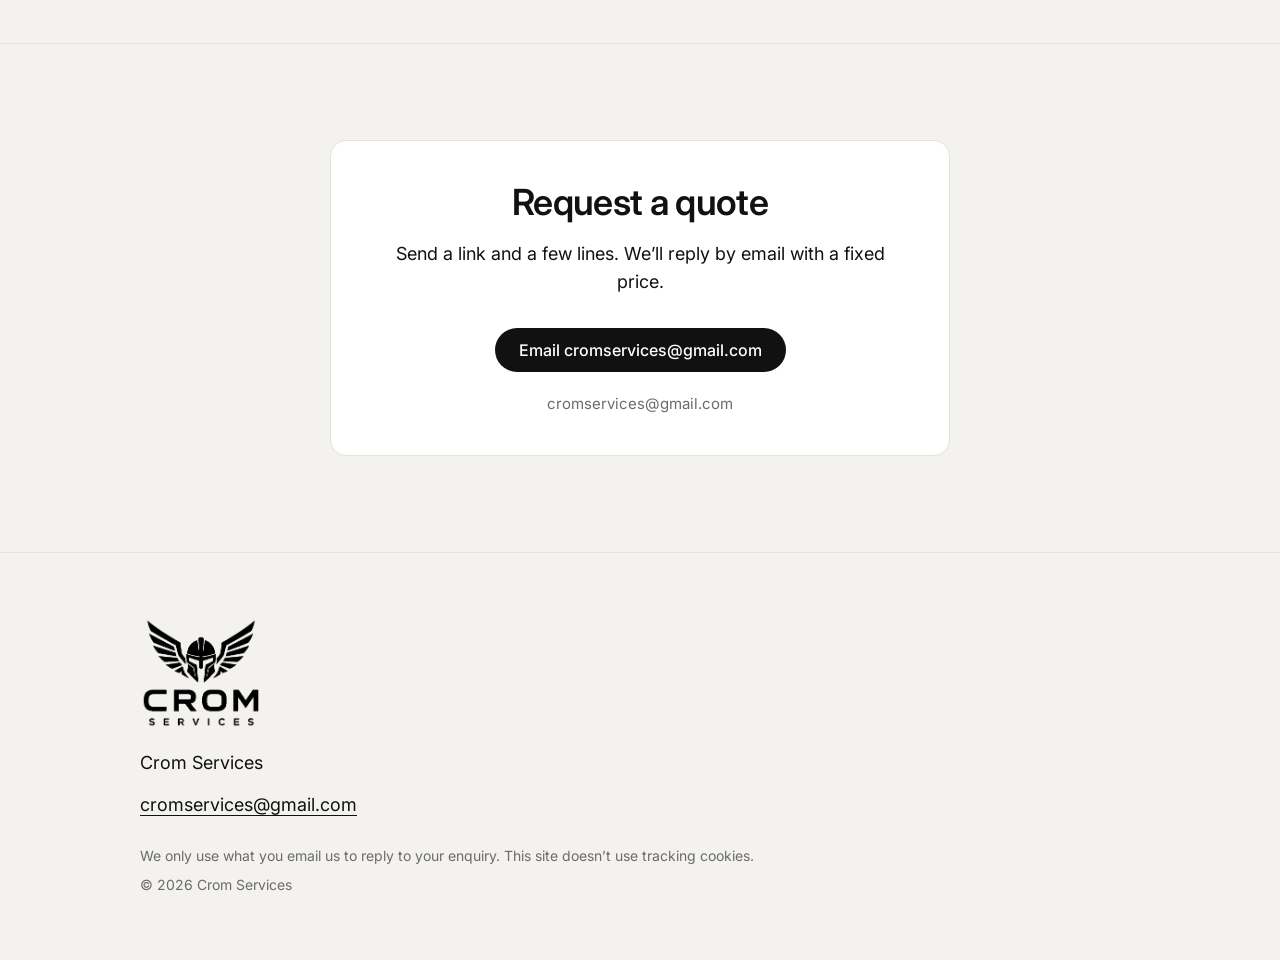
==== commit 6ce2397a: "Preview v3: Sam's Café pair in hero; full-width Quarrylight projects pair" ====
--- a/index.html
+++ b/index.html
@@ -1 +1 @@
-<!DOCTYPE html><html lang="en-AU"><head><meta charSet="utf-8"/><meta name="viewport" content="width=device-width, initial-scale=1"/><link rel="preload" as="image" href="img/logo-v26-lock-inverse-transparent-tight.png"/><link rel="preload" as="image" href="img/v3/hero-before-contact.webp"/><link rel="preload" as="image" href="img/v3/hero-after-contact.webp"/><link rel="stylesheet" href="styles-C2WuXiCx.css" data-precedence="default"/><link rel="stylesheet" href="https://fonts.googleapis.com/css2?family=Inter:wght@400;500;600;700&amp;display=swap" data-precedence="default"/><meta name="robots" content="noindex, nofollow, noarchive"/><meta name="googlebot" content="noindex, nofollow"/><title>Preview, not live · Crom Services | Automation, API and Website Fixes from Australia</title><meta name="author" content="Crom Services"/><meta property="og:type" content="website"/><meta property="og:site_name" content="Crom Services"/><meta property="og:locale" content="en_AU"/><meta name="twitter:card" content="summary_large_image"/><meta name="description" content="Crom Services builds and fixes business automations, API and webhook integrations, and Wix and Lovable sites. n8n, Make, Zapier, Stripe and Supabase. Fixed-price packs, your accounts stay yours."/><meta property="og:title" content="Crom Services | Automation, API and Website Fixes from Australia"/><meta property="og:description" content="Crom Services builds and fixes business automations, API and webhook integrations, and Wix and Lovable sites. n8n, Make, Zapier, Stripe and Supabase. Fixed-price packs, your accounts stay yours."/><meta property="og:image" content="https://cromservices.com.au/og-image.png"/><meta property="og:image:width" content="1200"/><meta property="og:image:height" content="630"/><meta property="og:image:type" content="image/png"/><meta property="og:image:alt" content="Crom Services: &quot;Automation, API and website fixes&quot; with n8n, Stripe, Wix and Lovable tags beside demo dental booking screens"/><meta name="twitter:title" content="Crom Services | Automation, API and Website Fixes from Australia"/><meta name="twitter:description" content="Crom Services builds and fixes business automations, API and webhook integrations, and Wix and Lovable sites. n8n, Make, Zapier, Stripe and Supabase. Fixed-price packs, your accounts stay yours."/><meta name="twitter:image" content="https://cromservices.com.au/og-image.png"/><meta name="twitter:image:alt" content="Crom Services: &quot;Automation, API and website fixes&quot; with n8n, Stripe, Wix and Lovable tags beside demo dental booking screens"/><link rel="icon" href="img/favicon.ico" type="image/x-icon"/><link rel="preconnect" href="https://fonts.googleapis.com"/><link rel="preconnect" href="https://fonts.gstatic.com" crossorigin="anonymous"/></head><body><div role="note" style="position:sticky;top:0;z-index:70;background:#111111;color:#ffffff;font:500 14px/1.4 Inter,system-ui,sans-serif;text-align:center;padding:8px 16px;white-space:nowrap;height:37px;box-sizing:border-box">Preview, not live · draft for review</div><!--$--><a href="#main" class="skip-link">Skip to content</a><header style="top:37px" class="sticky top-0 z-50 border-b border-rule bg-paper"><div class="shell flex items-center justify-between gap-4 py-3"><a href="#top" aria-label="Crom Services, back to the top of the page" class="inline-flex min-h-11 items-center"><img src="img/logo-v26-lock-inverse-transparent-tight.png" alt="Crom Services" width="526" height="481" class="h-16 w-auto md:h-[84px]"/></a><a href="#quote" class="inline-flex min-h-11 cursor-pointer items-center justify-center rounded-full px-6 py-2.5 text-center text-base font-medium no-underline transition-colors disabled:pointer-events-none disabled:opacity-50 bg-ink text-surface hover:bg-ink-hover shrink-0 whitespace-nowrap">Request a quote</a></div></header><main id="main"><section id="top" class="shell pt-14 pb-16 md:pt-24 md:pb-24"><div class="grid items-center gap-10 md:grid-cols-2 md:gap-12"><div class="min-w-0"><h1 class="text-[2.05rem] leading-[1.18] md:text-[3.4rem] md:leading-[1.12]"><span class="block">Fix it. Finish it.</span><span class="block">Connect it.</span></h1><p class="mt-6 max-w-[62ch] text-[1.0625rem] md:text-[1.2rem]">We fix Wix, Lovable and WordPress sites, finish half-built apps and connect the tools you already use.</p><p class="mt-5 max-w-[62ch] text-[0.9375rem] leading-relaxed text-ink-soft">Fixed price. Your accounts stay yours.</p><div class="mt-9 flex flex-col gap-3 sm:flex-row"><a href="#services" class="inline-flex min-h-11 cursor-pointer items-center justify-center rounded-full px-6 py-2.5 text-center text-base font-medium no-underline transition-colors disabled:pointer-events-none disabled:opacity-50 bg-ink text-surface hover:bg-ink-hover w-full sm:w-auto">See what we do</a><a href="#quote" class="inline-flex min-h-11 cursor-pointer items-center justify-center rounded-full px-6 py-2.5 text-center text-base font-medium no-underline transition-colors disabled:pointer-events-none disabled:opacity-50 border border-ink bg-transparent text-ink hover:bg-ink/6 w-full sm:w-auto">Request a quote</a></div></div><div class="min-w-0 rounded-lg border border-rule bg-surface p-4 md:p-5"><p class="text-[0.875rem] text-ink-soft">Sample: Quarrylight Studio, Wix site on a phone</p><div class="mt-3 grid grid-cols-2 items-start gap-3"><figure class="m-0 min-w-0"><img src="img/v3/hero-before-contact.webp" alt="Contact page on a phone before the fix: tiny text and a blank screen, with no form in sight" width="596" height="860" loading="eager" decoding="async" class="block h-auto w-full rounded-md border border-rule bg-paper"/><figcaption class="mt-2 text-[0.875rem] font-medium leading-snug">Before: tiny text, no form in sight</figcaption></figure><figure class="m-0 min-w-0"><img src="img/v3/hero-after-contact.webp" alt="The same contact page after the fix: a readable heading with the form straight underneath" width="596" height="860" loading="eager" decoding="async" class="block h-auto w-full rounded-md border border-rule bg-paper"/><figcaption class="mt-2 text-[0.875rem] font-medium leading-snug">After: the enquiry form is right there</figcaption></figure></div></div></div></section><section id="services" class="border-t border-rule"><div class="shell py-16 md:py-24"><div data-reveal="true"><h2 class="text-[1.75rem] md:text-[2.25rem]">What we can help with</h2><p class="mt-4 max-w-[62ch]">Pick the problem that sounds like yours.</p></div><ul class="mt-9 grid gap-5 md:grid-cols-2"><li id="website-fixes" data-reveal="true" class="flex min-w-0 flex-col rounded-lg border border-rule bg-surface p-6 md:p-7"><h3 class="text-[1.3rem] md:text-[1.45rem]">Website fixes</h3><p class="mt-1 text-[0.875rem] text-ink-soft">Sample: Quarrylight Studio projects page</p><p class="mt-4 text-[1.05rem] font-medium leading-snug md:text-[1.1rem]">“My site looks broken on phones, and enquiries have gone quiet.”</p><div class="mt-5 grid grid-cols-2 items-start gap-3"><figure class="m-0 min-w-0"><img src="img/v3/web-before-projects.webp" alt="Projects page on a phone before the fix: squashed text, then a blank screen" width="520" height="880" loading="lazy" decoding="async" class="block h-auto w-full rounded-md border border-rule bg-paper"/><figcaption class="mt-2 text-[0.875rem] font-medium leading-snug">Before: squashed text, then a blank screen</figcaption></figure><figure class="m-0 min-w-0"><img src="img/v3/web-after-projects.webp" alt="The same page after the fix: readable intro, one filter and the first project" width="520" height="880" loading="lazy" decoding="async" class="block h-auto w-full rounded-md border border-rule bg-paper"/><figcaption class="mt-2 text-[0.875rem] font-medium leading-snug">After: readable, projects straight underneath</figcaption></figure></div><p class="mt-5">Readable on every phone, with the work up front.</p><details class="group mt-5 rounded-lg border border-rule bg-paper"><summary class="flex min-h-11 cursor-pointer items-center justify-between gap-4 px-4 py-3 font-semibold">How we fixed it<span aria-hidden="true" class="shrink-0 text-[1.3rem] leading-none text-ink-soft transition-transform duration-200 group-open:rotate-45">+</span></summary><div class="px-4 pb-4"><ol class="space-y-2.5"><li class="flex gap-3"><span aria-hidden="true" class="mt-[0.1rem] inline-flex h-6 w-6 shrink-0 items-center justify-center rounded-full border border-rule bg-surface text-[0.8125rem] font-semibold">1</span><span>Send us the link and what’s wrong.</span></li><li class="flex gap-3"><span aria-hidden="true" class="mt-[0.1rem] inline-flex h-6 w-6 shrink-0 items-center justify-center rounded-full border border-rule bg-surface text-[0.8125rem] font-semibold">2</span><span>Get a fixed quote for the fix, or for a rebuild.</span></li><li class="flex gap-3"><span aria-hidden="true" class="mt-[0.1rem] inline-flex h-6 w-6 shrink-0 items-center justify-center rounded-full border border-rule bg-surface text-[0.8125rem] font-semibold">3</span><span>We fix it on your own account and check it on phone, tablet and desktop.</span></li></ol><p class="mt-4 text-[0.9375rem] text-ink-soft">What we found: squashed text, a stray label and a screen of empty space. We fixed what hid the projects first.</p></div></details><div class="mt-auto pt-6"><div class="border-t border-rule pt-5"><p class="font-semibold">Fixed quote</p><ul class="mt-1"><li><a href="https://www.generalpower.com.au" target="_blank" rel="noopener noreferrer" class="inline-block py-[0.6rem] font-medium underline underline-offset-4 hover:no-underline">See a Wix site we rebuilt<span class="sr-only"> (opens in a new tab)</span></a></li><li><a href="https://cromservices.wixstudio.com/crom-demo-portfolio" target="_blank" rel="noopener noreferrer" class="inline-block py-[0.6rem] font-medium underline underline-offset-4 hover:no-underline">Quarrylight Studio, a Wix portfolio<span class="sr-only"> (opens in a new tab)</span></a></li></ul></div></div></li><li id="booking" data-reveal="true" class="flex min-w-0 flex-col rounded-lg border border-rule bg-surface p-6 md:p-7"><h3 class="text-[1.3rem] md:text-[1.45rem]">Booking</h3><p class="mt-1 text-[0.875rem] text-ink-soft">Sample: Saltbush Dog Grooming booking fix</p><p class="mt-4 text-[1.05rem] font-medium leading-snug md:text-[1.1rem]">“My booking page let two people take the same time.”</p><div class="mt-5 grid grid-cols-2 items-start gap-3"><figure class="m-0 min-w-0"><img src="img/v3/book-before-9am.webp" alt="Booking times for Wednesday before the fix: 9:00 am still open after it was booked" width="560" height="546" loading="lazy" decoding="async" class="block h-auto w-full rounded-md border border-rule bg-paper"/><figcaption class="mt-2 text-[0.875rem] font-medium leading-snug">Before: 9am still open after it’s booked</figcaption></figure><figure class="m-0 min-w-0"><img src="img/v3/book-after-9am.webp" alt="The same day after the fix: 9:00 am and the other booked times show as taken" width="560" height="546" loading="lazy" decoding="async" class="block h-auto w-full rounded-md border border-rule bg-paper"/><figcaption class="mt-2 text-[0.875rem] font-medium leading-snug">After: booked times show as taken</figcaption></figure></div><p class="mt-5">Each time books once, and new bookings show on your desk straight away.</p><details class="group mt-5 rounded-lg border border-rule bg-paper"><summary class="flex min-h-11 cursor-pointer items-center justify-between gap-4 px-4 py-3 font-semibold">How we fixed it<span aria-hidden="true" class="shrink-0 text-[1.3rem] leading-none text-ink-soft transition-transform duration-200 group-open:rotate-45">+</span></summary><div class="px-4 pb-4"><ol class="space-y-2.5"><li class="flex gap-3"><span aria-hidden="true" class="mt-[0.1rem] inline-flex h-6 w-6 shrink-0 items-center justify-center rounded-full border border-rule bg-surface text-[0.8125rem] font-semibold">1</span><span>Booked times now show as taken for everyone.</span></li><li class="flex gap-3"><span aria-hidden="true" class="mt-[0.1rem] inline-flex h-6 w-6 shrink-0 items-center justify-center rounded-full border border-rule bg-surface text-[0.8125rem] font-semibold">2</span><span>If two people try at once, the second is asked to pick another time.</span></li><li class="flex gap-3"><span aria-hidden="true" class="mt-[0.1rem] inline-flex h-6 w-6 shrink-0 items-center justify-center rounded-full border border-rule bg-surface text-[0.8125rem] font-semibold">3</span><span>New bookings appear on your desk without a reload.</span></li></ol><p class="mt-4 text-[0.9375rem] text-ink-soft">We found nine problems. Fixed first: the four that stop launch, double bookings first. Then the next three. Flagged for later: two that don’t lose bookings.</p></div></details><div class="mt-auto pt-6"><div class="border-t border-rule pt-5"><p class="font-semibold">Fixed quote</p><ul class="mt-1"><li><a href="https://little-chip-dental.lovable.app/" target="_blank" rel="noopener noreferrer" class="inline-block py-[0.6rem] font-medium underline underline-offset-4 hover:no-underline">Little Chip Dental booking site<span class="sr-only"> (opens in a new tab)</span></a></li></ul></div></div></li><li id="api-sync" data-reveal="true" class="flex min-w-0 flex-col rounded-lg border border-rule bg-surface p-6 md:p-7"><h3 class="text-[1.3rem] md:text-[1.45rem]">API and webhook sync</h3><p class="mt-1 text-[0.875rem] text-ink-soft">Sample: Sam’s Café shop-to-stock sync</p><p class="mt-4 text-[1.05rem] font-medium leading-snug md:text-[1.1rem]">“Orders from my online shop don’t always reach my stock list.”</p><div class="mt-5 grid grid-cols-2 items-start gap-3"><figure class="m-0 min-w-0"><img src="img/v3/api-before-orders.webp" alt="Before: 3 orders made, 2 arrived in stock. One arrived twice and one never arrived." width="492" height="403" loading="lazy" decoding="async" class="block h-auto w-full rounded-md border border-rule bg-paper"/><figcaption class="mt-2 text-[0.875rem] font-medium leading-snug">Before: 3 orders made, 2 arrived, 1 twice</figcaption></figure><figure class="m-0 min-w-0"><img src="img/v3/api-after-orders.webp" alt="After: 3 orders made, 3 arrived in stock. The repeat was stopped and a fake order was turned away." width="492" height="403" loading="lazy" decoding="async" class="block h-auto w-full rounded-md border border-rule bg-paper"/><figcaption class="mt-2 text-[0.875rem] font-medium leading-snug">After: 3 made, 3 arrived, once each</figcaption></figure></div><p class="mt-5">Every order arrives once. Fake orders are turned away.</p><details class="group mt-5 rounded-lg border border-rule bg-paper"><summary class="flex min-h-11 cursor-pointer items-center justify-between gap-4 px-4 py-3 font-semibold">How we fixed it<span aria-hidden="true" class="shrink-0 text-[1.3rem] leading-none text-ink-soft transition-transform duration-200 group-open:rotate-45">+</span></summary><div class="px-4 pb-4"><ol class="space-y-2.5"><li class="flex gap-3"><span aria-hidden="true" class="mt-[0.1rem] inline-flex h-6 w-6 shrink-0 items-center justify-center rounded-full border border-rule bg-surface text-[0.8125rem] font-semibold">1</span><span>Name the two tools that should talk to each other.</span></li><li class="flex gap-3"><span aria-hidden="true" class="mt-[0.1rem] inline-flex h-6 w-6 shrink-0 items-center justify-center rounded-full border border-rule bg-surface text-[0.8125rem] font-semibold">2</span><span>Missing orders are sent again, and repeats are stopped.</span></li><li class="flex gap-3"><span aria-hidden="true" class="mt-[0.1rem] inline-flex h-6 w-6 shrink-0 items-center justify-center rounded-full border border-rule bg-surface text-[0.8125rem] font-semibold">3</span><span>One connection, checked and handed over.</span></li></ol><img src="img/v3/api-triage.webp" alt="What we checked: 1 order never arrived and 1 arrived twice. Fixed first: missing orders, then duplicates. Flagged for later: orders from before the switch-on." width="1100" height="483" loading="lazy" decoding="async" class="mt-4 block h-auto w-full rounded-md border border-rule"/></div></details><div class="mt-auto pt-6"><div class="border-t border-rule pt-5"><p class="font-semibold">API &amp; webhook pack · US$950</p><ul class="mt-1"><li><a href="https://cromservices.github.io/job-page-sample/packs/" target="_blank" rel="noopener noreferrer" class="inline-block py-[0.6rem] font-medium underline underline-offset-4 hover:no-underline">See what’s in the pack<span class="sr-only"> (opens in a new tab)</span></a></li></ul></div></div></li><li id="review" data-reveal="true" class="flex min-w-0 flex-col rounded-lg border border-rule bg-surface p-6 md:p-7"><h3 class="text-[1.3rem] md:text-[1.45rem]">Review and audit</h3><p class="mt-1 text-[0.875rem] text-ink-soft">Sample: Saltbush Dog Grooming booking review</p><p class="mt-4 text-[1.05rem] font-medium leading-snug md:text-[1.1rem]">“We’ve paid for a site, and we’re not sure it’s right.”</p><div class="mt-5 grid grid-cols-2 items-start gap-3"><figure class="m-0 min-w-0"><img src="img/v3/review-before-time.webp" alt="Booking times on a phone before the fix, with no time zone shown" width="560" height="934" loading="lazy" decoding="async" class="block h-auto w-full rounded-md border border-rule bg-paper"/><figcaption class="mt-2 text-[0.875rem] font-medium leading-snug">Before: times with no time zone</figcaption></figure><figure class="m-0 min-w-0"><img src="img/v3/review-after-time.webp" alt="The same times after the fix, marked studio time, with “That’s 12:00 pm your time.” underneath" width="560" height="993" loading="lazy" decoding="async" class="block h-auto w-full rounded-md border border-rule bg-paper"/><figcaption class="mt-2 text-[0.875rem] font-medium leading-snug">After: studio time, plus your own time</figcaption></figure></div><p class="mt-5">A clear verdict and a ranked fix list.</p><details class="group mt-5 rounded-lg border border-rule bg-paper"><summary class="flex min-h-11 cursor-pointer items-center justify-between gap-4 px-4 py-3 font-semibold">How we fixed it<span aria-hidden="true" class="shrink-0 text-[1.3rem] leading-none text-ink-soft transition-transform duration-200 group-open:rotate-45">+</span></summary><div class="px-4 pb-4"><ol class="space-y-2.5"><li class="flex gap-3"><span aria-hidden="true" class="mt-[0.1rem] inline-flex h-6 w-6 shrink-0 items-center justify-center rounded-full border border-rule bg-surface text-[0.8125rem] font-semibold">1</span><span>Tell us what to check: a website, an app or an automation.</span></li><li class="flex gap-3"><span aria-hidden="true" class="mt-[0.1rem] inline-flex h-6 w-6 shrink-0 items-center justify-center rounded-full border border-rule bg-surface text-[0.8125rem] font-semibold">2</span><span>Get a clear verdict, with fixes ranked by what they’d cost you.</span></li><li class="flex gap-3"><span aria-hidden="true" class="mt-[0.1rem] inline-flex h-6 w-6 shrink-0 items-center justify-center rounded-full border border-rule bg-surface text-[0.8125rem] font-semibold">3</span><span>Get an hours estimate, so you decide what to fix first.</span></li></ol><img src="img/v3/review-triage.webp" alt="Our ranking for the booking site: fix now, fix next and flagged for later, each with a one-line reason" width="840" height="930" loading="lazy" decoding="async" class="mt-4 block h-auto w-full rounded-md border border-rule"/></div></details><div class="mt-auto pt-6"><div class="border-t border-rule pt-5"><p class="font-semibold">Review / audit pack · US$450</p><ul class="mt-1"><li><a href="https://cromservices.github.io/job-page-sample/packs/" target="_blank" rel="noopener noreferrer" class="inline-block py-[0.6rem] font-medium underline underline-offset-4 hover:no-underline">See what’s in the pack<span class="sr-only"> (opens in a new tab)</span></a></li></ul></div></div></li><li id="app-fix" data-reveal="true" class="flex min-w-0 flex-col rounded-lg border border-rule bg-surface p-6 md:p-7"><h3 class="text-[1.3rem] md:text-[1.45rem]">App fix and finish</h3><p class="mt-4 text-[1.05rem] font-medium leading-snug md:text-[1.1rem]">“My app nearly works, but it isn’t ready for real customers.”</p><p class="mt-5">The last gaps fixed on your own accounts, ready to launch.</p><details class="group mt-5 rounded-lg border border-rule bg-paper"><summary class="flex min-h-11 cursor-pointer items-center justify-between gap-4 px-4 py-3 font-semibold">What you get<span aria-hidden="true" class="shrink-0 text-[1.3rem] leading-none text-ink-soft transition-transform duration-200 group-open:rotate-45">+</span></summary><div class="px-4 pb-4"><ol class="space-y-2.5"><li class="flex gap-3"><span aria-hidden="true" class="mt-[0.1rem] inline-flex h-6 w-6 shrink-0 items-center justify-center rounded-full border border-rule bg-surface text-[0.8125rem] font-semibold">1</span><span>Send us the app and a list of what isn’t working.</span></li><li class="flex gap-3"><span aria-hidden="true" class="mt-[0.1rem] inline-flex h-6 w-6 shrink-0 items-center justify-center rounded-full border border-rule bg-surface text-[0.8125rem] font-semibold">2</span><span>Agree a fixed price for one fix or a short finish list.</span></li><li class="flex gap-3"><span aria-hidden="true" class="mt-[0.1rem] inline-flex h-6 w-6 shrink-0 items-center justify-center rounded-full border border-rule bg-surface text-[0.8125rem] font-semibold">3</span><span>We fix it, check every step on your own web address and send a short note on what changed.</span></li></ol></div></details><div class="mt-auto pt-6"><div class="border-t border-rule pt-5"><p class="font-semibold">Fixed quote</p><ul class="mt-1"><li><a href="mailto:cromservices@gmail.com?subject=App%20fix%20and%20finish&amp;body=Hi%20Crom%20Services%2C%0A%0ALink%20to%20the%20app%3A%0AWhat%20it%20is%20built%20with%20%28Lovable%20or%20other%29%3A%0AWhat%20isn%E2%80%99t%20working%3A%0A" class="inline-block py-[0.6rem] font-medium underline underline-offset-4 hover:no-underline">Ask about an app fix</a></li><li><a href="https://little-chip-dental.lovable.app/" target="_blank" rel="noopener noreferrer" class="inline-block py-[0.6rem] font-medium underline underline-offset-4 hover:no-underline">Little Chip Dental, a Lovable app<span class="sr-only"> (opens in a new tab)</span></a></li></ul></div></div></li><li id="workflow" data-reveal="true" class="flex min-w-0 flex-col rounded-lg border border-rule bg-surface p-6 md:p-7"><h3 class="text-[1.3rem] md:text-[1.45rem]">Workflow and FAQ</h3><p class="mt-4 text-[1.05rem] font-medium leading-snug md:text-[1.1rem]">“I answer the same questions all day.”</p><p class="mt-5">Quick answers from your own information, and a person for anything tricky.</p><details class="group mt-5 rounded-lg border border-rule bg-paper"><summary class="flex min-h-11 cursor-pointer items-center justify-between gap-4 px-4 py-3 font-semibold">What you get<span aria-hidden="true" class="shrink-0 text-[1.3rem] leading-none text-ink-soft transition-transform duration-200 group-open:rotate-45">+</span></summary><div class="px-4 pb-4"><ol class="space-y-2.5"><li class="flex gap-3"><span aria-hidden="true" class="mt-[0.1rem] inline-flex h-6 w-6 shrink-0 items-center justify-center rounded-full border border-rule bg-surface text-[0.8125rem] font-semibold">1</span><span>Pick one workflow, or one set of customer questions.</span></li><li class="flex gap-3"><span aria-hidden="true" class="mt-[0.1rem] inline-flex h-6 w-6 shrink-0 items-center justify-center rounded-full border border-rule bg-surface text-[0.8125rem] font-semibold">2</span><span>It’s set up in the tools you already use, then checked and handed over.</span></li><li class="flex gap-3"><span aria-hidden="true" class="mt-[0.1rem] inline-flex h-6 w-6 shrink-0 items-center justify-center rounded-full border border-rule bg-surface text-[0.8125rem] font-semibold">3</span><span>You pay any running costs directly.</span></li></ol></div></details><div class="mt-auto pt-6"><div class="border-t border-rule pt-5"><p class="font-semibold">Workflow and FAQ pack · US$950</p><ul class="mt-1"><li><a href="https://cromservices.github.io/job-page-sample/packs/" target="_blank" rel="noopener noreferrer" class="inline-block py-[0.6rem] font-medium underline underline-offset-4 hover:no-underline">See what’s in the pack<span class="sr-only"> (opens in a new tab)</span></a></li></ul></div></div></li></ul></div></section><section id="packs" class="border-t border-rule"><div class="shell py-16 md:py-24"><h2 data-reveal="true" class="text-[1.75rem] md:text-[2.25rem]">Fixed-price packs</h2><p data-reveal="true" class="mt-4 max-w-[62ch]">Prices in US dollars, agreed before we start.</p><ul class="mt-9 grid gap-5 md:grid-cols-3"><li data-reveal="true" class="flex flex-col rounded-lg border border-rule bg-surface p-6"><h3 class="text-[1.15rem]">Review / audit</h3><p class="mt-2 text-[1.5rem] font-semibold leading-none tracking-tight">US$450</p></li><li data-reveal="true" class="flex flex-col rounded-lg border border-rule bg-surface p-6"><h3 class="text-[1.15rem]">API &amp; webhook sync</h3><p class="mt-2 text-[1.5rem] font-semibold leading-none tracking-tight">US$950</p></li><li data-reveal="true" class="flex flex-col rounded-lg border border-rule bg-surface p-6"><h3 class="text-[1.15rem]">Workflow and FAQ</h3><p class="mt-2 text-[1.5rem] font-semibold leading-none tracking-tight">US$950</p></li></ul><div data-reveal="true" class="mt-7"><a href="https://cromservices.github.io/job-page-sample/packs/" target="_blank" rel="noopener noreferrer" class="inline-flex min-h-11 cursor-pointer items-center justify-center rounded-full px-6 py-2.5 text-center text-base font-medium no-underline transition-colors disabled:pointer-events-none disabled:opacity-50 border border-ink bg-transparent text-ink hover:bg-ink/6 w-full sm:w-auto">See every pack<span class="sr-only"> (opens in a new tab)</span></a></div><h3 data-reveal="true" class="mt-16 text-[1.35rem] md:mt-20 md:text-[1.6rem]">Website packs</h3><p data-reveal="true" class="mt-3 max-w-[62ch]">Need a whole website? We build on Wix or Lovable.</p><ul class="mt-7 grid gap-5 md:grid-cols-2"><li data-reveal="true" class="flex flex-col overflow-hidden rounded-lg border border-rule bg-surface"><a href="https://www.generalpower.com.au" target="_blank" rel="noopener noreferrer" class="block border-b border-rule"><img src="img/packs-thumb-wix-generalpower-1600x900.webp" alt="Home page of a Wix site we rebuilt for a local electrician" width="1600" height="900" loading="lazy" decoding="async" class="block h-auto w-full object-cover" style="aspect-ratio:16 / 9"/><span class="sr-only"> (opens in a new tab)</span></a><div class="flex flex-1 flex-col p-6"><h4 class="text-[1.15rem] font-semibold tracking-[-0.018em]">Wix site build or rebuild</h4><p class="mt-2">First draft 2 business days after your content. Live 2 business days after sign-off.</p><p class="mt-2 text-[0.9375rem] text-ink-soft">Includes 1 week of fixes after handover.</p><div class="mt-auto pt-6"><a href="https://www.generalpower.com.au" target="_blank" rel="noopener noreferrer" class="inline-flex min-h-11 cursor-pointer items-center justify-center rounded-full px-6 py-2.5 text-center text-base font-medium no-underline transition-colors disabled:pointer-events-none disabled:opacity-50 bg-ink text-surface hover:bg-ink-hover w-full sm:w-auto whitespace-nowrap">Open live Wix rebuild<span class="sr-only"> (opens in a new tab)</span></a></div></div></li><li data-reveal="true" class="flex flex-col overflow-hidden rounded-lg border border-rule bg-surface"><a href="https://little-chip-dental.lovable.app/" target="_blank" rel="noopener noreferrer" class="block border-b border-rule"><img src="img/packs-thumb-lovable-littlechip-1600x900.webp" alt="Little Chip Dental booking site, home page" width="1600" height="900" loading="lazy" decoding="async" class="block h-auto w-full object-cover" style="aspect-ratio:16 / 9"/><span class="sr-only"> (opens in a new tab)</span></a><div class="flex flex-1 flex-col p-6"><h4 class="text-[1.15rem] font-semibold tracking-[-0.018em]">Lovable website</h4><p class="mt-2">First draft 2 business days after scope is agreed. Live 2 business days after sign-off.</p><p class="mt-2 text-[0.9375rem] text-ink-soft">Includes 1 week of fixes after handover.</p><div class="mt-auto pt-6"><a href="https://little-chip-dental.lovable.app/" target="_blank" rel="noopener noreferrer" class="inline-flex min-h-11 cursor-pointer items-center justify-center rounded-full px-6 py-2.5 text-center text-base font-medium no-underline transition-colors disabled:pointer-events-none disabled:opacity-50 bg-ink text-surface hover:bg-ink-hover w-full sm:w-auto whitespace-nowrap">Open live Lovable sample<span class="sr-only"> (opens in a new tab)</span></a></div></div></li></ul><p data-reveal="true" class="mt-8 max-w-[68ch] text-[0.875rem] leading-relaxed text-ink-soft">Every job gets a private job page:<!-- --> <a href="https://cromservices.github.io/job-page-sample/" target="_blank" rel="noopener noreferrer" class="text-ink underline underline-offset-4 hover:no-underline">see a sample job page<span class="sr-only"> (opens in a new tab)</span></a>.</p></div></section><section id="how" class="border-t border-rule"><div class="shell py-16 md:py-24"><h2 data-reveal="true" class="text-[1.75rem] md:text-[2.25rem]">How it works</h2><ol class="mt-9 grid gap-5 md:grid-cols-3"><li data-reveal="true" class="rounded-lg border border-rule bg-surface p-6"><p class="flex items-center gap-2"><span class="text-[1.5rem] font-semibold leading-none tracking-tight">1</span><span aria-hidden="true" class="h-1.5 w-1.5 rounded-full bg-accent-green"></span></p><h3 class="mt-4 text-[1.15rem]">Tell us what you need.</h3><p class="mt-2">Email a link. No calls needed.</p></li><li data-reveal="true" class="rounded-lg border border-rule bg-surface p-6"><p class="flex items-center gap-2"><span class="text-[1.5rem] font-semibold leading-none tracking-tight">2</span><span aria-hidden="true" class="h-1.5 w-1.5 rounded-full bg-accent-green"></span></p><h3 class="mt-4 text-[1.15rem]">Get a fixed price.</h3><p class="mt-2">Nothing starts until you say yes.</p></li><li data-reveal="true" class="rounded-lg border border-rule bg-surface p-6"><p class="flex items-center gap-2"><span class="text-[1.5rem] font-semibold leading-none tracking-tight">3</span><span aria-hidden="true" class="h-1.5 w-1.5 rounded-full bg-accent-green"></span></p><h3 class="mt-4 text-[1.15rem]">Check it, then it’s yours.</h3><p class="mt-2">You get the logins and a note on what changed.</p></li></ol></div></section><section id="dont" class="border-t border-rule"><div class="shell py-16 md:py-24"><h2 data-reveal="true" class="text-[1.75rem] md:text-[2.25rem]">What we don’t do</h2><ul data-reveal="true" class="mt-9 max-w-[62ch] space-y-4"><li class="flex gap-3"><span aria-hidden="true" class="shrink-0">–</span><span>No portal or login you’re stuck with.</span></li><li class="flex gap-3"><span aria-hidden="true" class="shrink-0">–</span><span>No holding your domain or accounts.</span></li><li class="flex gap-3"><span aria-hidden="true" class="shrink-0">–</span><span>No fake reviews, surprise invoices or sales calls.</span></li></ul></div></section><section id="faq" class="border-t border-rule"><div class="shell py-16 md:py-24"><h2 data-reveal="true" class="text-[1.75rem] md:text-[2.25rem]">Questions</h2><div data-reveal="true" class="mt-9 max-w-[68ch] space-y-3"><details class="group rounded-lg border border-rule bg-surface"><summary class="flex cursor-pointer items-center justify-between gap-4 px-5 py-4 min-h-11"><h3 class="m-0 text-[1.05rem] font-semibold md:text-[1.15rem]">Do I own what you build?</h3><span aria-hidden="true" class="shrink-0 text-[1.4rem] leading-none text-ink-soft transition-transform duration-200 group-open:rotate-45">+</span></summary><p class="px-5 pb-5">Yes. The domain, hosting and accounts are in your name, and you get the logins.</p></details><details class="group rounded-lg border border-rule bg-surface"><summary class="flex cursor-pointer items-center justify-between gap-4 px-5 py-4 min-h-11"><h3 class="m-0 text-[1.05rem] font-semibold md:text-[1.15rem]">How long does it take?</h3><span aria-hidden="true" class="shrink-0 text-[1.4rem] leading-none text-ink-soft transition-transform duration-200 group-open:rotate-45">+</span></summary><p class="px-5 pb-5">It depends on the job. Every pack and quote comes with a timeline, so you know before you agree to anything.</p></details><details class="group rounded-lg border border-rule bg-surface"><summary class="flex cursor-pointer items-center justify-between gap-4 px-5 py-4 min-h-11"><h3 class="m-0 text-[1.05rem] font-semibold md:text-[1.15rem]">Can you work on the site or app I already have?</h3><span aria-hidden="true" class="shrink-0 text-[1.4rem] leading-none text-ink-soft transition-transform duration-200 group-open:rotate-45">+</span></summary><p class="px-5 pb-5">Yes. Most jobs start with something you already have on Wix, Lovable, WordPress or similar. We fix or finish it rather than start again, unless a rebuild would cost you less.</p></details><details class="group rounded-lg border border-rule bg-surface"><summary class="flex cursor-pointer items-center justify-between gap-4 px-5 py-4 min-h-11"><h3 class="m-0 text-[1.05rem] font-semibold md:text-[1.15rem]">What if I need changes later?</h3><span aria-hidden="true" class="shrink-0 text-[1.4rem] leading-none text-ink-soft transition-transform duration-200 group-open:rotate-45">+</span></summary><p class="px-5 pb-5">Small changes are covered if we look after it on a retainer. Otherwise we quote them one at a time.</p></details></div></div></section><section id="quote" class="border-t border-rule"><div class="shell py-16 md:py-24"><div data-reveal="true" class="mx-auto max-w-[620px] rounded-lg border border-rule bg-surface p-6 text-center md:p-10"><h2 class="text-[1.75rem] md:text-[2.25rem]">Request a quote</h2><p class="mx-auto mt-4 max-w-[48ch]">Send a link and a few lines. We’ll reply by email with a fixed price.</p><div class="mt-8"><a href="mailto:cromservices@gmail.com?subject=Quote%20request&amp;body=Hi%20Crom%20Services%2C%0A%0ABusiness%20name%3A%0AWhat%20you%20need%20help%20with%3A%0ALink%20to%20your%20site%20or%20app%20%28if%20any%29%3A%0AAnything%20else%20we%20should%20know%3A%0A" class="inline-flex min-h-11 cursor-pointer items-center justify-center rounded-full px-6 py-2.5 text-center text-base font-medium no-underline transition-colors disabled:pointer-events-none disabled:opacity-50 bg-ink text-surface hover:bg-ink-hover w-full sm:w-auto whitespace-nowrap">Email cromservices@gmail.com</a></div><p class="mt-5 text-[0.9375rem] text-ink-soft"><span class="selectable whitespace-nowrap">cromservices@gmail.com</span></p></div></div></section></main><footer class="border-t border-rule bg-paper"><div class="shell py-12 md:py-16"><img src="img/logo-v26-lock-inverse-transparent-tight.png" alt="Crom Services" width="526" height="481" class="h-24 w-auto md:h-28"/><div class="mt-5 space-y-1.5"><p>Crom Services</p><p><a href="mailto:cromservices@gmail.com" class="inline-flex min-h-11 items-center underline underline-offset-4 hover:no-underline">cromservices@gmail.com</a></p><p class="pt-3 text-[0.875rem] leading-relaxed text-ink-soft">We only use what you email us to reply to your enquiry. This site doesn’t use tracking cookies.</p><p class="text-[0.875rem] text-ink-soft">© 2026 Crom Services</p></div></div></footer><!--/$--></body></html>+<!DOCTYPE html><html lang="en-AU"><head><meta charSet="utf-8"/><meta name="viewport" content="width=device-width, initial-scale=1"/><link rel="preload" as="image" href="img/logo-v26-lock-inverse-transparent-tight.png"/><link rel="preload" as="image" href="img/v3/api-before-orders.webp"/><link rel="preload" as="image" href="img/v3/api-after-orders.webp"/><link rel="stylesheet" href="styles-Bw7aM2Q_.css" data-precedence="default"/><link rel="stylesheet" href="https://fonts.googleapis.com/css2?family=Inter:wght@400;500;600;700&amp;display=swap" data-precedence="default"/><meta name="robots" content="noindex, nofollow, noarchive"/><meta name="googlebot" content="noindex, nofollow"/><title>Preview, not live · Crom Services | Automation, API and Website Fixes from Australia</title><meta name="author" content="Crom Services"/><meta property="og:type" content="website"/><meta property="og:site_name" content="Crom Services"/><meta property="og:locale" content="en_AU"/><meta name="description" content="We fix Wix, Lovable and WordPress sites, finish half-built apps and connect your tools. Fixed price before we start, and your accounts stay yours."/><meta property="og:title" content="Crom Services | Automation, API and Website Fixes from Australia"/><meta property="og:description" content="We fix Wix, Lovable and WordPress sites, finish half-built apps and connect your tools. Fixed price before we start, and your accounts stay yours."/><meta property="og:image" content="https://cromservices.github.io/homepage-preview/img/v3/og-home-1200x630-v2.jpg"/><meta property="og:image:width" content="1200"/><meta property="og:image:height" content="630"/><meta property="og:image:type" content="image/jpeg"/><meta property="og:image:alt" content="Before and after of a business contact page on a phone: before, no way to get in touch; after, a working enquiry form. Fix it. Finish it. Connect it."/><meta name="twitter:card" content="summary_large_image"/><meta name="twitter:title" content="Crom Services | Automation, API and Website Fixes from Australia"/><meta name="twitter:description" content="We fix Wix, Lovable and WordPress sites, finish half-built apps and connect your tools. Fixed price before we start, and your accounts stay yours."/><meta name="twitter:image" content="https://cromservices.github.io/homepage-preview/img/v3/og-home-1200x630-v2.jpg"/><meta name="twitter:image:alt" content="Before and after of a business contact page on a phone: before, no way to get in touch; after, a working enquiry form. Fix it. Finish it. Connect it."/><link rel="icon" href="img/favicon.ico" type="image/x-icon"/><link rel="preconnect" href="https://fonts.googleapis.com"/><link rel="preconnect" href="https://fonts.gstatic.com" crossorigin="anonymous"/></head><body><div role="note" style="position:sticky;top:0;z-index:70;background:#111111;color:#ffffff;font:500 14px/1.4 Inter,system-ui,sans-serif;text-align:center;padding:8px 16px;white-space:nowrap;height:37px;box-sizing:border-box">Preview, not live · draft for review</div><!--$--><a href="#main" class="skip-link">Skip to content</a><header style="top:37px" class="sticky top-0 z-50 border-b border-rule bg-paper"><div class="shell flex items-center justify-between gap-4 py-3"><a href="#top" aria-label="Crom Services, back to the top of the page" class="inline-flex min-h-11 items-center"><img src="img/logo-v26-lock-inverse-transparent-tight.png" alt="Crom Services" width="526" height="481" class="h-16 w-auto md:h-[84px]"/></a><a href="#quote" class="inline-flex min-h-11 cursor-pointer items-center justify-center rounded-full px-6 py-2.5 text-center text-base font-medium no-underline transition-colors disabled:pointer-events-none disabled:opacity-50 bg-ink text-surface hover:bg-ink-hover shrink-0 whitespace-nowrap">Request a quote</a></div></header><main id="main"><section id="top" class="shell pt-14 pb-16 md:pt-24 md:pb-24"><div class="grid items-start gap-10 md:grid-cols-2 md:gap-12"><div class="min-w-0"><h1 class="text-[2.05rem] leading-[1.18] md:text-[3.4rem] md:leading-[1.12]"><span class="block">Fix it. Finish it.</span><span class="block">Connect it.</span></h1><p class="mt-6 max-w-[62ch] text-[1.0625rem] md:text-[1.2rem]">We fix Wix, Lovable and WordPress sites, finish half-built apps and connect the tools you already use.</p><p class="mt-5 max-w-[62ch] text-[0.9375rem] leading-relaxed text-ink-soft">Fixed price. Your accounts stay yours.</p><div class="mt-9 flex flex-col gap-3 sm:flex-row"><a href="#services" class="inline-flex min-h-11 cursor-pointer items-center justify-center rounded-full px-6 py-2.5 text-center text-base font-medium no-underline transition-colors disabled:pointer-events-none disabled:opacity-50 bg-ink text-surface hover:bg-ink-hover w-full sm:w-auto">See what we do</a><a href="#quote" class="inline-flex min-h-11 cursor-pointer items-center justify-center rounded-full px-6 py-2.5 text-center text-base font-medium no-underline transition-colors disabled:pointer-events-none disabled:opacity-50 border border-ink bg-transparent text-ink hover:bg-ink/6 w-full sm:w-auto">Request a quote</a></div></div><div class="min-w-0 rounded-lg border border-rule bg-surface p-4 md:p-5"><p class="text-[0.875rem] text-ink-soft">Sample: Sam’s Café shop-to-stock sync</p><div class="mt-3 grid grid-cols-1 gap-4"><figure class="m-0 min-w-0"><img src="img/v3/api-before-orders.webp" alt="Before: 3 orders made, 2 arrived in stock. One arrived twice and one never arrived." width="492" height="403" loading="eager" decoding="async" class="block h-auto w-full rounded-md border border-rule bg-paper"/><figcaption class="mt-2 text-[0.875rem] font-medium leading-snug">Before: 3 orders made, 2 arrived, 1 twice</figcaption></figure><figure class="m-0 min-w-0"><img src="img/v3/api-after-orders.webp" alt="After: 3 orders made, 3 arrived in stock. The repeat was stopped and a fake order was turned away." width="492" height="403" loading="eager" decoding="async" class="block h-auto w-full rounded-md border border-rule bg-paper"/><figcaption class="mt-2 text-[0.875rem] font-medium leading-snug">After: 3 made, 3 arrived, once each</figcaption></figure></div></div></div></section><section id="services" class="border-t border-rule"><div class="shell py-16 md:py-24"><div data-reveal="true"><h2 class="text-[1.75rem] md:text-[2.25rem]">What we can help with</h2><p class="mt-4 max-w-[62ch]">Pick the problem that sounds like yours.</p></div><ul class="mt-9 grid gap-5 md:grid-cols-2"><li id="website-fixes" data-reveal="true" class="flex min-w-0 flex-col rounded-lg border border-rule bg-surface p-6 md:p-7"><h3 class="text-[1.3rem] md:text-[1.45rem]">Website fixes</h3><p class="mt-1 text-[0.875rem] text-ink-soft">Sample: Quarrylight Studio projects page</p><p class="mt-4 text-[1.05rem] font-medium leading-snug md:text-[1.1rem]">“My site looks broken on phones, and enquiries have gone quiet.”</p><div class="mt-5 grid grid-cols-2 items-start gap-3"><figure class="m-0 min-w-0"><img src="img/v3/web-before-projects.webp" alt="Projects page on a phone before the fix: squashed text, then a blank screen" width="520" height="1085" loading="lazy" decoding="async" class="block h-auto w-full rounded-md border border-rule bg-paper"/><figcaption class="mt-2 text-[0.875rem] font-medium leading-snug">Before: squashed text, then a blank screen</figcaption></figure><figure class="m-0 min-w-0"><img src="img/v3/web-after-projects.webp" alt="The same page after the fix: readable intro, one filter and the first project" width="520" height="1085" loading="lazy" decoding="async" class="block h-auto w-full rounded-md border border-rule bg-paper"/><figcaption class="mt-2 text-[0.875rem] font-medium leading-snug">After: readable, projects straight underneath</figcaption></figure></div><p class="mt-5">Readable on every phone, with the work up front.</p><details class="group mt-5 rounded-lg border border-rule bg-paper"><summary class="flex min-h-11 cursor-pointer items-center justify-between gap-4 px-4 py-3 font-semibold">How we fixed it<span aria-hidden="true" class="shrink-0 text-[1.3rem] leading-none text-ink-soft transition-transform duration-200 group-open:rotate-45">+</span></summary><div class="px-4 pb-4"><ol class="space-y-2.5"><li class="flex gap-3"><span aria-hidden="true" class="mt-[0.1rem] inline-flex h-6 w-6 shrink-0 items-center justify-center rounded-full border border-rule bg-surface text-[0.8125rem] font-semibold">1</span><span>Send us the link and what’s wrong.</span></li><li class="flex gap-3"><span aria-hidden="true" class="mt-[0.1rem] inline-flex h-6 w-6 shrink-0 items-center justify-center rounded-full border border-rule bg-surface text-[0.8125rem] font-semibold">2</span><span>Get a fixed quote for the fix, or for a rebuild.</span></li><li class="flex gap-3"><span aria-hidden="true" class="mt-[0.1rem] inline-flex h-6 w-6 shrink-0 items-center justify-center rounded-full border border-rule bg-surface text-[0.8125rem] font-semibold">3</span><span>We fix it on your own account and check it on phone, tablet and desktop.</span></li></ol><p class="mt-4 text-[0.9375rem] text-ink-soft">What we found: squashed text, a stray label and a screen of empty space. We fixed what hid the projects first.</p></div></details><div class="mt-auto pt-6"><div class="border-t border-rule pt-5"><p class="font-semibold">Fixed quote</p><ul class="mt-1"><li><a href="https://www.generalpower.com.au" target="_blank" rel="noopener noreferrer" class="inline-block py-[0.6rem] font-medium underline underline-offset-4 hover:no-underline">See a Wix site we rebuilt<span class="sr-only"> (opens in a new tab)</span></a></li><li><a href="https://cromservices.wixstudio.com/crom-demo-portfolio" target="_blank" rel="noopener noreferrer" class="inline-block py-[0.6rem] font-medium underline underline-offset-4 hover:no-underline">Quarrylight Studio, a Wix portfolio<span class="sr-only"> (opens in a new tab)</span></a></li></ul></div></div></li><li id="booking" data-reveal="true" class="flex min-w-0 flex-col rounded-lg border border-rule bg-surface p-6 md:p-7"><h3 class="text-[1.3rem] md:text-[1.45rem]">Booking</h3><p class="mt-1 text-[0.875rem] text-ink-soft">Sample: Saltbush Dog Grooming booking fix</p><p class="mt-4 text-[1.05rem] font-medium leading-snug md:text-[1.1rem]">“My booking page let two people take the same time.”</p><div class="mt-5 grid grid-cols-2 items-start gap-3"><figure class="m-0 min-w-0"><img src="img/v3/book-before-9am.webp" alt="Booking times for Wednesday before the fix: 9:00 am still open after it was booked" width="560" height="546" loading="lazy" decoding="async" class="block h-auto w-full rounded-md border border-rule bg-paper"/><figcaption class="mt-2 text-[0.875rem] font-medium leading-snug">Before: 9am still open after it’s booked</figcaption></figure><figure class="m-0 min-w-0"><img src="img/v3/book-after-9am.webp" alt="The same day after the fix: 9:00 am and the other booked times show as taken" width="560" height="546" loading="lazy" decoding="async" class="block h-auto w-full rounded-md border border-rule bg-paper"/><figcaption class="mt-2 text-[0.875rem] font-medium leading-snug">After: booked times show as taken</figcaption></figure></div><p class="mt-5">Each time books once, and new bookings show on your desk straight away.</p><details class="group mt-5 rounded-lg border border-rule bg-paper"><summary class="flex min-h-11 cursor-pointer items-center justify-between gap-4 px-4 py-3 font-semibold">How we fixed it<span aria-hidden="true" class="shrink-0 text-[1.3rem] leading-none text-ink-soft transition-transform duration-200 group-open:rotate-45">+</span></summary><div class="px-4 pb-4"><ol class="space-y-2.5"><li class="flex gap-3"><span aria-hidden="true" class="mt-[0.1rem] inline-flex h-6 w-6 shrink-0 items-center justify-center rounded-full border border-rule bg-surface text-[0.8125rem] font-semibold">1</span><span>Booked times now show as taken for everyone.</span></li><li class="flex gap-3"><span aria-hidden="true" class="mt-[0.1rem] inline-flex h-6 w-6 shrink-0 items-center justify-center rounded-full border border-rule bg-surface text-[0.8125rem] font-semibold">2</span><span>If two people try at once, the second is asked to pick another time.</span></li><li class="flex gap-3"><span aria-hidden="true" class="mt-[0.1rem] inline-flex h-6 w-6 shrink-0 items-center justify-center rounded-full border border-rule bg-surface text-[0.8125rem] font-semibold">3</span><span>New bookings appear on your desk without a reload.</span></li></ol><p class="mt-4 text-[0.9375rem] text-ink-soft">We found nine problems. Fixed first: the four that stop launch, double bookings first. Then the next three. Flagged for later: two that don’t lose bookings.</p></div></details><div class="mt-auto pt-6"><div class="border-t border-rule pt-5"><p class="font-semibold">Fixed quote</p><ul class="mt-1"><li><a href="https://little-chip-dental.lovable.app/" target="_blank" rel="noopener noreferrer" class="inline-block py-[0.6rem] font-medium underline underline-offset-4 hover:no-underline">Little Chip Dental booking site<span class="sr-only"> (opens in a new tab)</span></a></li></ul></div></div></li><li id="api-sync" data-reveal="true" class="flex min-w-0 flex-col rounded-lg border border-rule bg-surface p-6 md:p-7"><h3 class="text-[1.3rem] md:text-[1.45rem]">API and webhook sync</h3><p class="mt-1 text-[0.875rem] text-ink-soft">Sample: Sam’s Café shop-to-stock sync</p><p class="mt-4 text-[1.05rem] font-medium leading-snug md:text-[1.1rem]">“Orders from my online shop don’t always reach my stock list.”</p><div class="mt-5 grid grid-cols-2 items-start gap-3"><figure class="m-0 min-w-0"><img src="img/v3/api-before-orders.webp" alt="Before: 3 orders made, 2 arrived in stock. One arrived twice and one never arrived." width="492" height="403" loading="lazy" decoding="async" class="block h-auto w-full rounded-md border border-rule bg-paper"/><figcaption class="mt-2 text-[0.875rem] font-medium leading-snug">Before: 3 orders made, 2 arrived, 1 twice</figcaption></figure><figure class="m-0 min-w-0"><img src="img/v3/api-after-orders.webp" alt="After: 3 orders made, 3 arrived in stock. The repeat was stopped and a fake order was turned away." width="492" height="403" loading="lazy" decoding="async" class="block h-auto w-full rounded-md border border-rule bg-paper"/><figcaption class="mt-2 text-[0.875rem] font-medium leading-snug">After: 3 made, 3 arrived, once each</figcaption></figure></div><p class="mt-5">Every order arrives once. Fake orders are turned away.</p><details class="group mt-5 rounded-lg border border-rule bg-paper"><summary class="flex min-h-11 cursor-pointer items-center justify-between gap-4 px-4 py-3 font-semibold">How we fixed it<span aria-hidden="true" class="shrink-0 text-[1.3rem] leading-none text-ink-soft transition-transform duration-200 group-open:rotate-45">+</span></summary><div class="px-4 pb-4"><ol class="space-y-2.5"><li class="flex gap-3"><span aria-hidden="true" class="mt-[0.1rem] inline-flex h-6 w-6 shrink-0 items-center justify-center rounded-full border border-rule bg-surface text-[0.8125rem] font-semibold">1</span><span>Name the two tools that should talk to each other.</span></li><li class="flex gap-3"><span aria-hidden="true" class="mt-[0.1rem] inline-flex h-6 w-6 shrink-0 items-center justify-center rounded-full border border-rule bg-surface text-[0.8125rem] font-semibold">2</span><span>Missing orders are sent again, and repeats are stopped.</span></li><li class="flex gap-3"><span aria-hidden="true" class="mt-[0.1rem] inline-flex h-6 w-6 shrink-0 items-center justify-center rounded-full border border-rule bg-surface text-[0.8125rem] font-semibold">3</span><span>One connection, checked and handed over.</span></li></ol><img src="img/v3/api-triage.webp" alt="What we checked: 1 order never arrived and 1 arrived twice. Fixed first: missing orders, then duplicates. Flagged for later: orders from before the switch-on." width="1100" height="483" loading="lazy" decoding="async" class="mt-4 block h-auto w-full rounded-md border border-rule"/></div></details><div class="mt-auto pt-6"><div class="border-t border-rule pt-5"><p class="font-semibold">API &amp; webhook pack · US$950</p><ul class="mt-1"><li><a href="https://cromservices.github.io/job-page-sample/packs/" target="_blank" rel="noopener noreferrer" class="inline-block py-[0.6rem] font-medium underline underline-offset-4 hover:no-underline">See what’s in the pack<span class="sr-only"> (opens in a new tab)</span></a></li></ul></div></div></li><li id="review" data-reveal="true" class="flex min-w-0 flex-col rounded-lg border border-rule bg-surface p-6 md:p-7"><h3 class="text-[1.3rem] md:text-[1.45rem]">Review and audit</h3><p class="mt-1 text-[0.875rem] text-ink-soft">Sample: Saltbush Dog Grooming booking review</p><p class="mt-4 text-[1.05rem] font-medium leading-snug md:text-[1.1rem]">“We’ve paid for a site, and we’re not sure it’s right.”</p><div class="mt-5 grid grid-cols-2 items-start gap-3"><figure class="m-0 min-w-0"><img src="img/v3/review-before-time.webp" alt="Booking times on a phone before the fix, with no time zone shown" width="560" height="934" loading="lazy" decoding="async" class="block h-auto w-full rounded-md border border-rule bg-paper"/><figcaption class="mt-2 text-[0.875rem] font-medium leading-snug">Before: times with no time zone</figcaption></figure><figure class="m-0 min-w-0"><img src="img/v3/review-after-time.webp" alt="The same times after the fix, marked studio time, with “That’s 12:00 pm your time.” underneath" width="560" height="993" loading="lazy" decoding="async" class="block h-auto w-full rounded-md border border-rule bg-paper"/><figcaption class="mt-2 text-[0.875rem] font-medium leading-snug">After: studio time, plus your own time</figcaption></figure></div><p class="mt-5">A clear verdict and a ranked fix list.</p><details class="group mt-5 rounded-lg border border-rule bg-paper"><summary class="flex min-h-11 cursor-pointer items-center justify-between gap-4 px-4 py-3 font-semibold">How we fixed it<span aria-hidden="true" class="shrink-0 text-[1.3rem] leading-none text-ink-soft transition-transform duration-200 group-open:rotate-45">+</span></summary><div class="px-4 pb-4"><ol class="space-y-2.5"><li class="flex gap-3"><span aria-hidden="true" class="mt-[0.1rem] inline-flex h-6 w-6 shrink-0 items-center justify-center rounded-full border border-rule bg-surface text-[0.8125rem] font-semibold">1</span><span>Tell us what to check: a website, an app or an automation.</span></li><li class="flex gap-3"><span aria-hidden="true" class="mt-[0.1rem] inline-flex h-6 w-6 shrink-0 items-center justify-center rounded-full border border-rule bg-surface text-[0.8125rem] font-semibold">2</span><span>Get a clear verdict, with fixes ranked by what they’d cost you.</span></li><li class="flex gap-3"><span aria-hidden="true" class="mt-[0.1rem] inline-flex h-6 w-6 shrink-0 items-center justify-center rounded-full border border-rule bg-surface text-[0.8125rem] font-semibold">3</span><span>Get an hours estimate, so you decide what to fix first.</span></li></ol><img src="img/v3/review-triage.webp" alt="Our ranking for the booking site: fix now, fix next and flagged for later, each with a one-line reason" width="840" height="930" loading="lazy" decoding="async" class="mt-4 block h-auto w-full rounded-md border border-rule"/></div></details><div class="mt-auto pt-6"><div class="border-t border-rule pt-5"><p class="font-semibold">Review / audit pack · US$450</p><ul class="mt-1"><li><a href="https://cromservices.github.io/job-page-sample/packs/" target="_blank" rel="noopener noreferrer" class="inline-block py-[0.6rem] font-medium underline underline-offset-4 hover:no-underline">See what’s in the pack<span class="sr-only"> (opens in a new tab)</span></a></li></ul></div></div></li><li id="app-fix" data-reveal="true" class="flex min-w-0 flex-col rounded-lg border border-rule bg-surface p-6 md:p-7"><h3 class="text-[1.3rem] md:text-[1.45rem]">App fix and finish</h3><p class="mt-4 text-[1.05rem] font-medium leading-snug md:text-[1.1rem]">“My app nearly works, but it isn’t ready for real customers.”</p><p class="mt-5">The last gaps fixed on your own accounts, ready to launch.</p><details class="group mt-5 rounded-lg border border-rule bg-paper"><summary class="flex min-h-11 cursor-pointer items-center justify-between gap-4 px-4 py-3 font-semibold">What you get<span aria-hidden="true" class="shrink-0 text-[1.3rem] leading-none text-ink-soft transition-transform duration-200 group-open:rotate-45">+</span></summary><div class="px-4 pb-4"><ol class="space-y-2.5"><li class="flex gap-3"><span aria-hidden="true" class="mt-[0.1rem] inline-flex h-6 w-6 shrink-0 items-center justify-center rounded-full border border-rule bg-surface text-[0.8125rem] font-semibold">1</span><span>Send us the app and a list of what isn’t working.</span></li><li class="flex gap-3"><span aria-hidden="true" class="mt-[0.1rem] inline-flex h-6 w-6 shrink-0 items-center justify-center rounded-full border border-rule bg-surface text-[0.8125rem] font-semibold">2</span><span>Agree a fixed price for one fix or a short finish list.</span></li><li class="flex gap-3"><span aria-hidden="true" class="mt-[0.1rem] inline-flex h-6 w-6 shrink-0 items-center justify-center rounded-full border border-rule bg-surface text-[0.8125rem] font-semibold">3</span><span>We fix it, check every step on your own web address and send a short note on what changed.</span></li></ol></div></details><div class="mt-auto pt-6"><div class="border-t border-rule pt-5"><p class="font-semibold">Fixed quote</p><ul class="mt-1"><li><a href="mailto:cromservices@gmail.com?subject=App%20fix%20and%20finish&amp;body=Hi%20Crom%20Services%2C%0A%0ALink%20to%20the%20app%3A%0AWhat%20it%20is%20built%20with%20%28Lovable%20or%20other%29%3A%0AWhat%20isn%E2%80%99t%20working%3A%0A" class="inline-block py-[0.6rem] font-medium underline underline-offset-4 hover:no-underline">Ask about an app fix</a></li><li><a href="https://little-chip-dental.lovable.app/" target="_blank" rel="noopener noreferrer" class="inline-block py-[0.6rem] font-medium underline underline-offset-4 hover:no-underline">Little Chip Dental, a Lovable app<span class="sr-only"> (opens in a new tab)</span></a></li></ul></div></div></li><li id="workflow" data-reveal="true" class="flex min-w-0 flex-col rounded-lg border border-rule bg-surface p-6 md:p-7"><h3 class="text-[1.3rem] md:text-[1.45rem]">Workflow and FAQ</h3><p class="mt-4 text-[1.05rem] font-medium leading-snug md:text-[1.1rem]">“I answer the same questions all day.”</p><p class="mt-5">Quick answers from your own information, and a person for anything tricky.</p><details class="group mt-5 rounded-lg border border-rule bg-paper"><summary class="flex min-h-11 cursor-pointer items-center justify-between gap-4 px-4 py-3 font-semibold">What you get<span aria-hidden="true" class="shrink-0 text-[1.3rem] leading-none text-ink-soft transition-transform duration-200 group-open:rotate-45">+</span></summary><div class="px-4 pb-4"><ol class="space-y-2.5"><li class="flex gap-3"><span aria-hidden="true" class="mt-[0.1rem] inline-flex h-6 w-6 shrink-0 items-center justify-center rounded-full border border-rule bg-surface text-[0.8125rem] font-semibold">1</span><span>Pick one workflow, or one set of customer questions.</span></li><li class="flex gap-3"><span aria-hidden="true" class="mt-[0.1rem] inline-flex h-6 w-6 shrink-0 items-center justify-center rounded-full border border-rule bg-surface text-[0.8125rem] font-semibold">2</span><span>It’s set up in the tools you already use, then checked and handed over.</span></li><li class="flex gap-3"><span aria-hidden="true" class="mt-[0.1rem] inline-flex h-6 w-6 shrink-0 items-center justify-center rounded-full border border-rule bg-surface text-[0.8125rem] font-semibold">3</span><span>You pay any running costs directly.</span></li></ol></div></details><div class="mt-auto pt-6"><div class="border-t border-rule pt-5"><p class="font-semibold">Workflow and FAQ pack · US$950</p><ul class="mt-1"><li><a href="https://cromservices.github.io/job-page-sample/packs/" target="_blank" rel="noopener noreferrer" class="inline-block py-[0.6rem] font-medium underline underline-offset-4 hover:no-underline">See what’s in the pack<span class="sr-only"> (opens in a new tab)</span></a></li></ul></div></div></li></ul></div></section><section id="packs" class="border-t border-rule"><div class="shell py-16 md:py-24"><h2 data-reveal="true" class="text-[1.75rem] md:text-[2.25rem]">Fixed-price packs</h2><p data-reveal="true" class="mt-4 max-w-[62ch]">Prices in US dollars, agreed before we start.</p><ul class="mt-9 grid gap-5 md:grid-cols-3"><li data-reveal="true" class="flex flex-col rounded-lg border border-rule bg-surface p-6"><h3 class="text-[1.15rem]">Review / audit</h3><p class="mt-2 text-[1.5rem] font-semibold leading-none tracking-tight">US$450</p></li><li data-reveal="true" class="flex flex-col rounded-lg border border-rule bg-surface p-6"><h3 class="text-[1.15rem]">API &amp; webhook sync</h3><p class="mt-2 text-[1.5rem] font-semibold leading-none tracking-tight">US$950</p></li><li data-reveal="true" class="flex flex-col rounded-lg border border-rule bg-surface p-6"><h3 class="text-[1.15rem]">Workflow and FAQ</h3><p class="mt-2 text-[1.5rem] font-semibold leading-none tracking-tight">US$950</p></li></ul><div data-reveal="true" class="mt-7"><a href="https://cromservices.github.io/job-page-sample/packs/" target="_blank" rel="noopener noreferrer" class="inline-flex min-h-11 cursor-pointer items-center justify-center rounded-full px-6 py-2.5 text-center text-base font-medium no-underline transition-colors disabled:pointer-events-none disabled:opacity-50 border border-ink bg-transparent text-ink hover:bg-ink/6 w-full sm:w-auto">See every pack<span class="sr-only"> (opens in a new tab)</span></a></div><h3 data-reveal="true" class="mt-16 text-[1.35rem] md:mt-20 md:text-[1.6rem]">Website packs</h3><p data-reveal="true" class="mt-3 max-w-[62ch]">Need a whole website? We build on Wix or Lovable.</p><ul class="mt-7 grid gap-5 md:grid-cols-2"><li data-reveal="true" class="flex flex-col overflow-hidden rounded-lg border border-rule bg-surface"><a href="https://www.generalpower.com.au" target="_blank" rel="noopener noreferrer" class="block border-b border-rule"><img src="img/packs-thumb-wix-generalpower-1600x900.webp" alt="Home page of a Wix site we rebuilt for a local electrician" width="1600" height="900" loading="lazy" decoding="async" class="block h-auto w-full object-cover" style="aspect-ratio:16 / 9"/><span class="sr-only"> (opens in a new tab)</span></a><div class="flex flex-1 flex-col p-6"><h4 class="text-[1.15rem] font-semibold tracking-[-0.018em]">Wix site build or rebuild</h4><p class="mt-2">First draft 2 business days after your content. Live 2 business days after sign-off.</p><p class="mt-2 text-[0.9375rem] text-ink-soft">Includes 1 week of fixes after handover.</p><div class="mt-auto pt-6"><a href="https://www.generalpower.com.au" target="_blank" rel="noopener noreferrer" class="inline-flex min-h-11 cursor-pointer items-center justify-center rounded-full px-6 py-2.5 text-center text-base font-medium no-underline transition-colors disabled:pointer-events-none disabled:opacity-50 bg-ink text-surface hover:bg-ink-hover w-full sm:w-auto whitespace-nowrap">Open live Wix rebuild<span class="sr-only"> (opens in a new tab)</span></a></div></div></li><li data-reveal="true" class="flex flex-col overflow-hidden rounded-lg border border-rule bg-surface"><a href="https://little-chip-dental.lovable.app/" target="_blank" rel="noopener noreferrer" class="block border-b border-rule"><img src="img/packs-thumb-lovable-littlechip-1600x900.webp" alt="Little Chip Dental booking site, home page" width="1600" height="900" loading="lazy" decoding="async" class="block h-auto w-full object-cover" style="aspect-ratio:16 / 9"/><span class="sr-only"> (opens in a new tab)</span></a><div class="flex flex-1 flex-col p-6"><h4 class="text-[1.15rem] font-semibold tracking-[-0.018em]">Lovable website</h4><p class="mt-2">First draft 2 business days after scope is agreed. Live 2 business days after sign-off.</p><p class="mt-2 text-[0.9375rem] text-ink-soft">Includes 1 week of fixes after handover.</p><div class="mt-auto pt-6"><a href="https://little-chip-dental.lovable.app/" target="_blank" rel="noopener noreferrer" class="inline-flex min-h-11 cursor-pointer items-center justify-center rounded-full px-6 py-2.5 text-center text-base font-medium no-underline transition-colors disabled:pointer-events-none disabled:opacity-50 bg-ink text-surface hover:bg-ink-hover w-full sm:w-auto whitespace-nowrap">Open live Lovable sample<span class="sr-only"> (opens in a new tab)</span></a></div></div></li></ul><p data-reveal="true" class="mt-8 max-w-[68ch] text-[0.875rem] leading-relaxed text-ink-soft">Every job gets a private job page:<!-- --> <a href="https://cromservices.github.io/job-page-sample/" target="_blank" rel="noopener noreferrer" class="text-ink underline underline-offset-4 hover:no-underline">see a sample job page<span class="sr-only"> (opens in a new tab)</span></a>.</p></div></section><section id="how" class="border-t border-rule"><div class="shell py-16 md:py-24"><h2 data-reveal="true" class="text-[1.75rem] md:text-[2.25rem]">How it works</h2><ol class="mt-9 grid gap-5 md:grid-cols-3"><li data-reveal="true" class="rounded-lg border border-rule bg-surface p-6"><p class="flex items-center gap-2"><span class="text-[1.5rem] font-semibold leading-none tracking-tight">1</span><span aria-hidden="true" class="h-1.5 w-1.5 rounded-full bg-accent-green"></span></p><h3 class="mt-4 text-[1.15rem]">Tell us what you need.</h3><p class="mt-2">Email a link. No calls needed.</p></li><li data-reveal="true" class="rounded-lg border border-rule bg-surface p-6"><p class="flex items-center gap-2"><span class="text-[1.5rem] font-semibold leading-none tracking-tight">2</span><span aria-hidden="true" class="h-1.5 w-1.5 rounded-full bg-accent-green"></span></p><h3 class="mt-4 text-[1.15rem]">Get a fixed price.</h3><p class="mt-2">Nothing starts until you say yes.</p></li><li data-reveal="true" class="rounded-lg border border-rule bg-surface p-6"><p class="flex items-center gap-2"><span class="text-[1.5rem] font-semibold leading-none tracking-tight">3</span><span aria-hidden="true" class="h-1.5 w-1.5 rounded-full bg-accent-green"></span></p><h3 class="mt-4 text-[1.15rem]">Check it, then it’s yours.</h3><p class="mt-2">You get the logins and a note on what changed.</p></li></ol></div></section><section id="dont" class="border-t border-rule"><div class="shell py-16 md:py-24"><h2 data-reveal="true" class="text-[1.75rem] md:text-[2.25rem]">What we don’t do</h2><ul data-reveal="true" class="mt-9 max-w-[62ch] space-y-4"><li class="flex gap-3"><span aria-hidden="true" class="shrink-0">–</span><span>No portal or login you’re stuck with.</span></li><li class="flex gap-3"><span aria-hidden="true" class="shrink-0">–</span><span>No holding your domain or accounts.</span></li><li class="flex gap-3"><span aria-hidden="true" class="shrink-0">–</span><span>No fake reviews, surprise invoices or sales calls.</span></li></ul></div></section><section id="faq" class="border-t border-rule"><div class="shell py-16 md:py-24"><h2 data-reveal="true" class="text-[1.75rem] md:text-[2.25rem]">Questions</h2><div data-reveal="true" class="mt-9 max-w-[68ch] space-y-3"><details class="group rounded-lg border border-rule bg-surface"><summary class="flex cursor-pointer items-center justify-between gap-4 px-5 py-4 min-h-11"><h3 class="m-0 text-[1.05rem] font-semibold md:text-[1.15rem]">Do I own what you build?</h3><span aria-hidden="true" class="shrink-0 text-[1.4rem] leading-none text-ink-soft transition-transform duration-200 group-open:rotate-45">+</span></summary><p class="px-5 pb-5">Yes. The domain, hosting and accounts are in your name, and you get the logins.</p></details><details class="group rounded-lg border border-rule bg-surface"><summary class="flex cursor-pointer items-center justify-between gap-4 px-5 py-4 min-h-11"><h3 class="m-0 text-[1.05rem] font-semibold md:text-[1.15rem]">How long does it take?</h3><span aria-hidden="true" class="shrink-0 text-[1.4rem] leading-none text-ink-soft transition-transform duration-200 group-open:rotate-45">+</span></summary><p class="px-5 pb-5">It depends on the job. Every pack and quote comes with a timeline, so you know before you agree to anything.</p></details><details class="group rounded-lg border border-rule bg-surface"><summary class="flex cursor-pointer items-center justify-between gap-4 px-5 py-4 min-h-11"><h3 class="m-0 text-[1.05rem] font-semibold md:text-[1.15rem]">Can you work on the site or app I already have?</h3><span aria-hidden="true" class="shrink-0 text-[1.4rem] leading-none text-ink-soft transition-transform duration-200 group-open:rotate-45">+</span></summary><p class="px-5 pb-5">Yes. Most jobs start with something you already have on Wix, Lovable, WordPress or similar. We fix or finish it rather than start again, unless a rebuild would cost you less.</p></details><details class="group rounded-lg border border-rule bg-surface"><summary class="flex cursor-pointer items-center justify-between gap-4 px-5 py-4 min-h-11"><h3 class="m-0 text-[1.05rem] font-semibold md:text-[1.15rem]">What if I need changes later?</h3><span aria-hidden="true" class="shrink-0 text-[1.4rem] leading-none text-ink-soft transition-transform duration-200 group-open:rotate-45">+</span></summary><p class="px-5 pb-5">Small changes are covered if we look after it on a retainer. Otherwise we quote them one at a time.</p></details></div></div></section><section id="quote" class="border-t border-rule"><div class="shell py-16 md:py-24"><div data-reveal="true" class="mx-auto max-w-[620px] rounded-lg border border-rule bg-surface p-6 text-center md:p-10"><h2 class="text-[1.75rem] md:text-[2.25rem]">Request a quote</h2><p class="mx-auto mt-4 max-w-[48ch]">Send a link and a few lines. We’ll reply by email with a fixed price.</p><div class="mt-8"><a href="mailto:cromservices@gmail.com?subject=Quote%20request&amp;body=Hi%20Crom%20Services%2C%0A%0ABusiness%20name%3A%0AWhat%20you%20need%20help%20with%3A%0ALink%20to%20your%20site%20or%20app%20%28if%20any%29%3A%0AAnything%20else%20we%20should%20know%3A%0A" class="inline-flex min-h-11 cursor-pointer items-center justify-center rounded-full px-6 py-2.5 text-center text-base font-medium no-underline transition-colors disabled:pointer-events-none disabled:opacity-50 bg-ink text-surface hover:bg-ink-hover w-full sm:w-auto whitespace-nowrap">Email cromservices@gmail.com</a></div><p class="mt-5 text-[0.9375rem] text-ink-soft"><span class="selectable whitespace-nowrap">cromservices@gmail.com</span></p></div></div></section></main><footer class="border-t border-rule bg-paper"><div class="shell py-12 md:py-16"><img src="img/logo-v26-lock-inverse-transparent-tight.png" alt="Crom Services" width="526" height="481" class="h-24 w-auto md:h-28"/><div class="mt-5 space-y-1.5"><p>Crom Services</p><p><a href="mailto:cromservices@gmail.com" class="inline-flex min-h-11 items-center underline underline-offset-4 hover:no-underline">cromservices@gmail.com</a></p><p class="pt-3 text-[0.875rem] leading-relaxed text-ink-soft">We only use what you email us to reply to your enquiry. This site doesn’t use tracking cookies.</p><p class="text-[0.875rem] text-ink-soft">© 2026 Crom Services</p></div></div></footer><!--/$--></body></html>
--- a/styles-Bw7aM2Q_.css
+++ b/styles-Bw7aM2Q_.css
@@ -0,0 +1,2 @@
+/*! tailwindcss v4.3.3 | MIT License | https://tailwindcss.com */
+@layer properties{@supports (((-webkit-hyphens:none)) and (not (margin-trim:inline))) or ((-moz-orient:inline) and (not (color:rgb(from red r g b)))){*,:before,:after,::backdrop{--tw-space-y-reverse:0;--tw-border-style:solid;--tw-leading:initial;--tw-font-weight:initial;--tw-tracking:initial;--tw-outline-style:solid;--tw-blur:initial;--tw-brightness:initial;--tw-contrast:initial;--tw-grayscale:initial;--tw-hue-rotate:initial;--tw-invert:initial;--tw-opacity:initial;--tw-saturate:initial;--tw-sepia:initial;--tw-drop-shadow:initial;--tw-drop-shadow-color:initial;--tw-drop-shadow-alpha:100%;--tw-drop-shadow-size:initial;--tw-duration:initial;--tw-animation-delay:0s;--tw-animation-direction:normal;--tw-animation-duration:initial;--tw-animation-fill-mode:none;--tw-animation-iteration-count:1;--tw-enter-blur:0;--tw-enter-opacity:1;--tw-enter-rotate:0;--tw-enter-scale:1;--tw-enter-translate-x:0;--tw-enter-translate-y:0;--tw-exit-blur:0;--tw-exit-opacity:1;--tw-exit-rotate:0;--tw-exit-scale:1;--tw-exit-translate-x:0;--tw-exit-translate-y:0}}}@layer theme{:root,:host{--font-sans:"Inter", ui-sans-serif, system-ui, -apple-system, "Segoe UI", Roboto, "Helvetica Neue", Arial, sans-serif;--font-mono:ui-monospace, SFMono-Regular, Menlo, Monaco, Consolas, "Liberation Mono", "Courier New", monospace;--spacing:.25rem;--container-md:28rem;--text-base:1rem;--text-base--line-height:calc(1.5 / 1);--text-7xl:4.5rem;--text-7xl--line-height:1;--font-weight-medium:500;--font-weight-semibold:600;--font-weight-bold:700;--tracking-tight:-.025em;--leading-snug:1.375;--leading-relaxed:1.625;--default-transition-duration:.15s;--default-transition-timing-function:cubic-bezier(.4, 0, .2, 1);--default-font-family:"Inter", ui-sans-serif, system-ui, -apple-system, "Segoe UI", Roboto, "Helvetica Neue", Arial, sans-serif;--default-mono-font-family:var(--font-mono);--color-border:var(--border)}}@layer base{*,:after,:before,::backdrop{box-sizing:border-box;border:0 solid;margin:0;padding:0}::file-selector-button{box-sizing:border-box;border:0 solid;margin:0;padding:0}html,:host{-webkit-text-size-adjust:100%;tab-size:4;line-height:1.5;font-family:var(--default-font-family,-apple-system, BlinkMacSystemFont, "Segoe UI", Roboto, "Helvetica Neue", "Noto Sans", Arial, sans-serif, "Apple Color Emoji", "Segoe UI Emoji", "Segoe UI Symbol", "Noto Color Emoji");font-feature-settings:var(--default-font-feature-settings,normal);font-variation-settings:var(--default-font-variation-settings,normal);-webkit-tap-highlight-color:transparent}hr{height:0;color:inherit;border-top-width:1px}abbr:where([title]){-webkit-text-decoration:underline dotted;text-decoration:underline dotted}h1,h2,h3,h4,h5,h6{font-size:inherit;font-weight:inherit}a{color:inherit;-webkit-text-decoration:inherit;-webkit-text-decoration:inherit;-webkit-text-decoration:inherit;-webkit-text-decoration:inherit;-webkit-text-decoration:inherit;text-decoration:inherit}b,strong{font-weight:bolder}code,kbd,samp,pre{font-family:var(--default-mono-font-family,ui-monospace, SFMono-Regular, Menlo, Monaco, Consolas, "Liberation Mono", "Courier New", monospace);font-feature-settings:var(--default-mono-font-feature-settings,normal);font-variation-settings:var(--default-mono-font-variation-settings,normal);font-size:1em}small{font-size:80%}sub,sup{vertical-align:baseline;font-size:75%;line-height:0;position:relative}sub{bottom:-.25em}sup{top:-.5em}table{text-indent:0;border-color:inherit;border-collapse:collapse}:-moz-focusring:where(:not(iframe)){outline:auto}progress{vertical-align:baseline}summary{display:list-item}ol,ul,menu{list-style:none}img,svg,video,canvas,audio,iframe,embed,object{vertical-align:middle;display:block}img,video{max-width:100%;height:auto}button,input,select,optgroup,textarea{font:inherit;font-feature-settings:inherit;font-variation-settings:inherit;letter-spacing:inherit;color:inherit;opacity:1;background-color:#0000;border-radius:0}::file-selector-button{font:inherit;font-feature-settings:inherit;font-variation-settings:inherit;letter-spacing:inherit;color:inherit;opacity:1;background-color:#0000;border-radius:0}:where(select:is([multiple],[size])) optgroup{font-weight:bolder}:where(select:is([multiple],[size])) optgroup option{padding-inline-start:20px}::file-selector-button{margin-inline-end:4px}::placeholder{opacity:1}@supports (not ((-webkit-appearance:-apple-pay-button))) or (contain-intrinsic-size:1px){::placeholder{color:currentColor}@supports (color:color-mix(in lab, red, red)){::placeholder{color:color-mix(in oklab, currentcolor 50%, transparent)}}}textarea{resize:vertical}::-webkit-search-decoration{-webkit-appearance:none}::-webkit-date-and-time-value{min-height:1lh;text-align:inherit}::-webkit-datetime-edit{display:inline-flex}::-webkit-datetime-edit-fields-wrapper{padding:0}::-webkit-datetime-edit{padding-block:0}::-webkit-datetime-edit-year-field{padding-block:0}::-webkit-datetime-edit-month-field{padding-block:0}::-webkit-datetime-edit-day-field{padding-block:0}::-webkit-datetime-edit-hour-field{padding-block:0}::-webkit-datetime-edit-minute-field{padding-block:0}::-webkit-datetime-edit-second-field{padding-block:0}::-webkit-datetime-edit-millisecond-field{padding-block:0}::-webkit-datetime-edit-meridiem-field{padding-block:0}::-webkit-calendar-picker-indicator{line-height:1}:-moz-ui-invalid{box-shadow:none}button,input:where([type=button],[type=reset],[type=submit]){appearance:button}::file-selector-button{appearance:button}::-webkit-inner-spin-button{height:auto}::-webkit-outer-spin-button{height:auto}[hidden]:where(:not([hidden=until-found])){display:none!important}*{border-color:var(--color-border)}html{scroll-behavior:smooth;-webkit-text-size-adjust:100%;scroll-padding-top:6rem}body{background-color:var(--paper);color:var(--ink);font-family:var(--font-sans);-webkit-font-smoothing:antialiased;text-rendering:optimizelegibility;font-size:1.0625rem;font-weight:400;line-height:1.55}@media (width>=768px){body{font-size:1.125rem}}h1,h2,h3{letter-spacing:-.018em;text-wrap:balance;font-weight:600;line-height:1.2}:focus-visible{outline:2px solid var(--ink);outline-offset:2px;border-radius:4px}::selection{background-color:var(--ink);color:var(--surface)}summary{list-style:none}summary::-webkit-details-marker{display:none}}@layer components;@layer utilities{.skip-link{width:1px;height:1px;position:absolute;top:0;left:-10000px;overflow:hidden}.skip-link:focus-visible{z-index:60;background-color:var(--ink);width:auto;height:auto;color:var(--surface);border-radius:9999px;padding:.75rem 1.25rem;font-weight:500;text-decoration:none;position:fixed;top:1rem;left:1rem}.sr-only{clip-path:inset(50%);white-space:nowrap;border-width:0;width:1px;height:1px;margin:-1px;padding:0;position:absolute;overflow:hidden}.fixed{position:fixed}.sticky{position:sticky}.top-0{top:0}.z-50{z-index:50}.m-0{margin:0}.shell{width:100%;max-width:1040px;margin-inline:auto;padding-inline:1.25rem}.mx-auto{margin-inline:auto}.mt-1{margin-top:var(--spacing)}.mt-2{margin-top:calc(var(--spacing) * 2)}.mt-3{margin-top:calc(var(--spacing) * 3)}.mt-4{margin-top:calc(var(--spacing) * 4)}.mt-5{margin-top:calc(var(--spacing) * 5)}.mt-6{margin-top:calc(var(--spacing) * 6)}.mt-7{margin-top:calc(var(--spacing) * 7)}.mt-8{margin-top:calc(var(--spacing) * 8)}.mt-9{margin-top:calc(var(--spacing) * 9)}.mt-16{margin-top:calc(var(--spacing) * 16)}.mt-\[0\.1rem\]{margin-top:.1rem}.mt-auto{margin-top:auto}.block{display:block}.flex{display:flex}.grid{display:grid}.inline-block{display:inline-block}.inline-flex{display:inline-flex}.h-1\.5{height:calc(var(--spacing) * 1.5)}.h-6{height:calc(var(--spacing) * 6)}.h-16{height:calc(var(--spacing) * 16)}.h-24{height:calc(var(--spacing) * 24)}.h-auto{height:auto}.min-h-11{min-height:calc(var(--spacing) * 11)}.min-h-screen{min-height:100vh}.w-1\.5{width:calc(var(--spacing) * 1.5)}.w-6{width:calc(var(--spacing) * 6)}.w-auto{width:auto}.w-full{width:100%}.max-w-\[48ch\]{max-width:48ch}.max-w-\[62ch\]{max-width:62ch}.max-w-\[68ch\]{max-width:68ch}.max-w-\[620px\]{max-width:620px}.max-w-md{max-width:var(--container-md)}.min-w-0{min-width:0}.flex-1{flex:1}.shrink-0{flex-shrink:0}.cursor-pointer{cursor:pointer}.grid-cols-1{grid-template-columns:repeat(1,minmax(0,1fr))}.grid-cols-2{grid-template-columns:repeat(2,minmax(0,1fr))}.flex-col{flex-direction:column}.items-center{align-items:center}.items-start{align-items:flex-start}.justify-between{justify-content:space-between}.justify-center{justify-content:center}.gap-2{gap:calc(var(--spacing) * 2)}.gap-3{gap:calc(var(--spacing) * 3)}.gap-4{gap:calc(var(--spacing) * 4)}.gap-5{gap:calc(var(--spacing) * 5)}.gap-10{gap:calc(var(--spacing) * 10)}:where(.space-y-1\.5>:not(:last-child)){--tw-space-y-reverse:0;margin-block-start:calc(calc(var(--spacing) * 1.5) * var(--tw-space-y-reverse));margin-block-end:calc(calc(var(--spacing) * 1.5) * calc(1 - var(--tw-space-y-reverse)))}:where(.space-y-2\.5>:not(:last-child)){--tw-space-y-reverse:0;margin-block-start:calc(calc(var(--spacing) * 2.5) * var(--tw-space-y-reverse));margin-block-end:calc(calc(var(--spacing) * 2.5) * calc(1 - var(--tw-space-y-reverse)))}:where(.space-y-3>:not(:last-child)){--tw-space-y-reverse:0;margin-block-start:calc(calc(var(--spacing) * 3) * var(--tw-space-y-reverse));margin-block-end:calc(calc(var(--spacing) * 3) * calc(1 - var(--tw-space-y-reverse)))}:where(.space-y-4>:not(:last-child)){--tw-space-y-reverse:0;margin-block-start:calc(calc(var(--spacing) * 4) * var(--tw-space-y-reverse));margin-block-end:calc(calc(var(--spacing) * 4) * calc(1 - var(--tw-space-y-reverse)))}.overflow-hidden{overflow:hidden}.rounded-full{border-radius:2147483647px}.rounded-lg{border-radius:var(--radius)}.rounded-md{border-radius:calc(var(--radius) - 4px)}.border{border-style:var(--tw-border-style);border-width:1px}.border-t{border-top-style:var(--tw-border-style);border-top-width:1px}.border-b{border-bottom-style:var(--tw-border-style);border-bottom-width:1px}.border-ink{border-color:var(--ink)}.border-rule{border-color:var(--rule)}.bg-accent-green{background-color:var(--accent-green)}.bg-ink{background-color:var(--ink)}.bg-paper{background-color:var(--paper)}.bg-surface{background-color:var(--surface)}.bg-transparent{background-color:#0000}.object-cover{object-fit:cover}.p-4{padding:calc(var(--spacing) * 4)}.p-6{padding:calc(var(--spacing) * 6)}.px-4{padding-inline:calc(var(--spacing) * 4)}.px-5{padding-inline:calc(var(--spacing) * 5)}.px-6{padding-inline:calc(var(--spacing) * 6)}.py-2\.5{padding-block:calc(var(--spacing) * 2.5)}.py-3{padding-block:calc(var(--spacing) * 3)}.py-4{padding-block:calc(var(--spacing) * 4)}.py-12{padding-block:calc(var(--spacing) * 12)}.py-16{padding-block:calc(var(--spacing) * 16)}.py-\[0\.6rem\]{padding-block:.6rem}.pt-3{padding-top:calc(var(--spacing) * 3)}.pt-5{padding-top:calc(var(--spacing) * 5)}.pt-6{padding-top:calc(var(--spacing) * 6)}.pt-14{padding-top:calc(var(--spacing) * 14)}.pb-4{padding-bottom:calc(var(--spacing) * 4)}.pb-5{padding-bottom:calc(var(--spacing) * 5)}.pb-16{padding-bottom:calc(var(--spacing) * 16)}.text-center{text-align:center}.text-7xl{font-size:var(--text-7xl);line-height:var(--tw-leading,var(--text-7xl--line-height))}.text-base{font-size:var(--text-base);line-height:var(--tw-leading,var(--text-base--line-height))}.text-\[0\.875rem\]{font-size:.875rem}.text-\[0\.8125rem\]{font-size:.8125rem}.text-\[0\.9375rem\]{font-size:.9375rem}.text-\[1\.3rem\]{font-size:1.3rem}.text-\[1\.4rem\]{font-size:1.4rem}.text-\[1\.05rem\]{font-size:1.05rem}.text-\[1\.5rem\]{font-size:1.5rem}.text-\[1\.15rem\]{font-size:1.15rem}.text-\[1\.35rem\]{font-size:1.35rem}.text-\[1\.75rem\]{font-size:1.75rem}.text-\[1\.0625rem\]{font-size:1.0625rem}.text-\[2\.05rem\]{font-size:2.05rem}.leading-\[1\.18\]{--tw-leading:1.18;line-height:1.18}.leading-none{--tw-leading:1;line-height:1}.leading-relaxed{--tw-leading:var(--leading-relaxed);line-height:var(--leading-relaxed)}.leading-snug{--tw-leading:var(--leading-snug);line-height:var(--leading-snug)}.font-bold{--tw-font-weight:var(--font-weight-bold);font-weight:var(--font-weight-bold)}.font-medium{--tw-font-weight:var(--font-weight-medium);font-weight:var(--font-weight-medium)}.font-semibold{--tw-font-weight:var(--font-weight-semibold);font-weight:var(--font-weight-semibold)}.tracking-\[-0\.018em\]{--tw-tracking:-.018em;letter-spacing:-.018em}.tracking-tight{--tw-tracking:var(--tracking-tight);letter-spacing:var(--tracking-tight)}.whitespace-nowrap{white-space:nowrap}.text-ink{color:var(--ink)}.text-ink-soft{color:var(--ink-soft)}.text-surface{color:var(--surface)}.no-underline{text-decoration-line:none}.underline{text-decoration-line:underline}.underline-offset-4{text-underline-offset:4px}.outline{outline-style:var(--tw-outline-style);outline-width:1px}.filter{filter:var(--tw-blur,) var(--tw-brightness,) var(--tw-contrast,) var(--tw-grayscale,) var(--tw-hue-rotate,) var(--tw-invert,) var(--tw-saturate,) var(--tw-sepia,) var(--tw-drop-shadow,)}.transition-colors{transition-property:color,background-color,border-color,outline-color,text-decoration-color,fill,stroke,--tw-gradient-from,--tw-gradient-via,--tw-gradient-to;transition-timing-function:var(--tw-ease,var(--default-transition-timing-function));transition-duration:var(--tw-duration,var(--default-transition-duration))}.transition-transform{transition-property:transform,translate,scale,rotate;transition-timing-function:var(--tw-ease,var(--default-transition-timing-function));transition-duration:var(--tw-duration,var(--default-transition-duration))}.duration-200{--tw-duration:.2s;transition-duration:.2s}.running{animation-play-state:running}.group-open\:rotate-45:is(:where(.group):is([open],:popover-open,:open) *){rotate:45deg}@media (hover:hover){.hover\:bg-ink-hover:hover{background-color:var(--ink-hover)}.hover\:bg-ink\/6:hover{background-color:var(--ink)}@supports (color:color-mix(in lab, red, red)){.hover\:bg-ink\/6:hover{background-color:color-mix(in oklab, var(--ink) 6%, transparent)}}.hover\:no-underline:hover{text-decoration-line:none}}.disabled\:pointer-events-none:disabled{pointer-events:none}.disabled\:opacity-50:disabled{opacity:.5}@media (width>=40rem){.sm\:w-auto{width:auto}.sm\:flex-row{flex-direction:row}}@media (width>=48rem){.md\:mt-20{margin-top:calc(var(--spacing) * 20)}.md\:h-28{height:calc(var(--spacing) * 28)}.md\:h-\[84px\]{height:84px}.md\:grid-cols-2{grid-template-columns:repeat(2,minmax(0,1fr))}.md\:grid-cols-3{grid-template-columns:repeat(3,minmax(0,1fr))}.md\:gap-12{gap:calc(var(--spacing) * 12)}.md\:p-5{padding:calc(var(--spacing) * 5)}.md\:p-7{padding:calc(var(--spacing) * 7)}.md\:p-10{padding:calc(var(--spacing) * 10)}.md\:py-16{padding-block:calc(var(--spacing) * 16)}.md\:py-24{padding-block:calc(var(--spacing) * 24)}.md\:pt-24{padding-top:calc(var(--spacing) * 24)}.md\:pb-24{padding-bottom:calc(var(--spacing) * 24)}.md\:text-\[1\.1rem\]{font-size:1.1rem}.md\:text-\[1\.2rem\]{font-size:1.2rem}.md\:text-\[1\.6rem\]{font-size:1.6rem}.md\:text-\[1\.15rem\]{font-size:1.15rem}.md\:text-\[1\.45rem\]{font-size:1.45rem}.md\:text-\[2\.25rem\]{font-size:2.25rem}.md\:text-\[3\.4rem\]{font-size:3.4rem}.md\:leading-\[1\.12\]{--tw-leading:1.12;line-height:1.12}}}@property --tw-animation-delay{syntax:"*";inherits:false;initial-value:0s}@property --tw-animation-direction{syntax:"*";inherits:false;initial-value:normal}@property --tw-animation-duration{syntax:"*";inherits:false}@property --tw-animation-fill-mode{syntax:"*";inherits:false;initial-value:none}@property --tw-animation-iteration-count{syntax:"*";inherits:false;initial-value:1}@property --tw-enter-blur{syntax:"*";inherits:false;initial-value:0}@property --tw-enter-opacity{syntax:"*";inherits:false;initial-value:1}@property --tw-enter-rotate{syntax:"*";inherits:false;initial-value:0}@property --tw-enter-scale{syntax:"*";inherits:false;initial-value:1}@property --tw-enter-translate-x{syntax:"*";inherits:false;initial-value:0}@property --tw-enter-translate-y{syntax:"*";inherits:false;initial-value:0}@property --tw-exit-blur{syntax:"*";inherits:false;initial-value:0}@property --tw-exit-opacity{syntax:"*";inherits:false;initial-value:1}@property --tw-exit-rotate{syntax:"*";inherits:false;initial-value:0}@property --tw-exit-scale{syntax:"*";inherits:false;initial-value:1}@property --tw-exit-translate-x{syntax:"*";inherits:false;initial-value:0}@property --tw-exit-translate-y{syntax:"*";inherits:false;initial-value:0}:root{--radius:1rem;--paper:oklch(96.11% .0041 91.45);--surface:oklch(100% 0 89.88);--rule:oklch(91.27% .0084 91.49);--ink:oklch(17.76% 0 89.88);--ink-soft:oklch(52.78% 0 89.88);--ink-hover:oklch(32.11% 0 89.88);--accent-green:oklch(68.03% .1245 156.4);--background:var(--paper);--foreground:var(--ink);--card:var(--surface);--card-foreground:var(--ink);--popover:var(--surface);--popover-foreground:var(--ink);--primary:var(--ink);--primary-foreground:var(--surface);--secondary:oklch(94.45% .0055 91.45);--secondary-foreground:var(--ink);--muted:oklch(94.45% .0055 91.45);--muted-foreground:var(--ink-soft);--accent:oklch(94.45% .0055 91.45);--accent-foreground:var(--ink);--destructive:oklch(45.42% .1832 27.325);--destructive-foreground:var(--surface);--border:var(--rule);--input:var(--rule);--ring:var(--ink)}@keyframes crom-rise{0%{opacity:0;transform:translateY(14px)}to{opacity:1;transform:translateY(0)}}@media (prefers-reduced-motion:no-preference){@supports (animation-timeline:view()){[data-reveal]{animation:linear both crom-rise;animation-timeline:view();animation-range:entry entry 60%}}}@media (prefers-reduced-motion:reduce){html{scroll-behavior:auto}}@property --tw-space-y-reverse{syntax:"*";inherits:false;initial-value:0}@property --tw-border-style{syntax:"*";inherits:false;initial-value:solid}@property --tw-leading{syntax:"*";inherits:false}@property --tw-font-weight{syntax:"*";inherits:false}@property --tw-tracking{syntax:"*";inherits:false}@property --tw-outline-style{syntax:"*";inherits:false;initial-value:solid}@property --tw-blur{syntax:"*";inherits:false}@property --tw-brightness{syntax:"*";inherits:false}@property --tw-contrast{syntax:"*";inherits:false}@property --tw-grayscale{syntax:"*";inherits:false}@property --tw-hue-rotate{syntax:"*";inherits:false}@property --tw-invert{syntax:"*";inherits:false}@property --tw-opacity{syntax:"*";inherits:false}@property --tw-saturate{syntax:"*";inherits:false}@property --tw-sepia{syntax:"*";inherits:false}@property --tw-drop-shadow{syntax:"*";inherits:false}@property --tw-drop-shadow-color{syntax:"*";inherits:false}@property --tw-drop-shadow-alpha{syntax:"<percentage>";inherits:false;initial-value:100%}@property --tw-drop-shadow-size{syntax:"*";inherits:false}@property --tw-duration{syntax:"*";inherits:false}
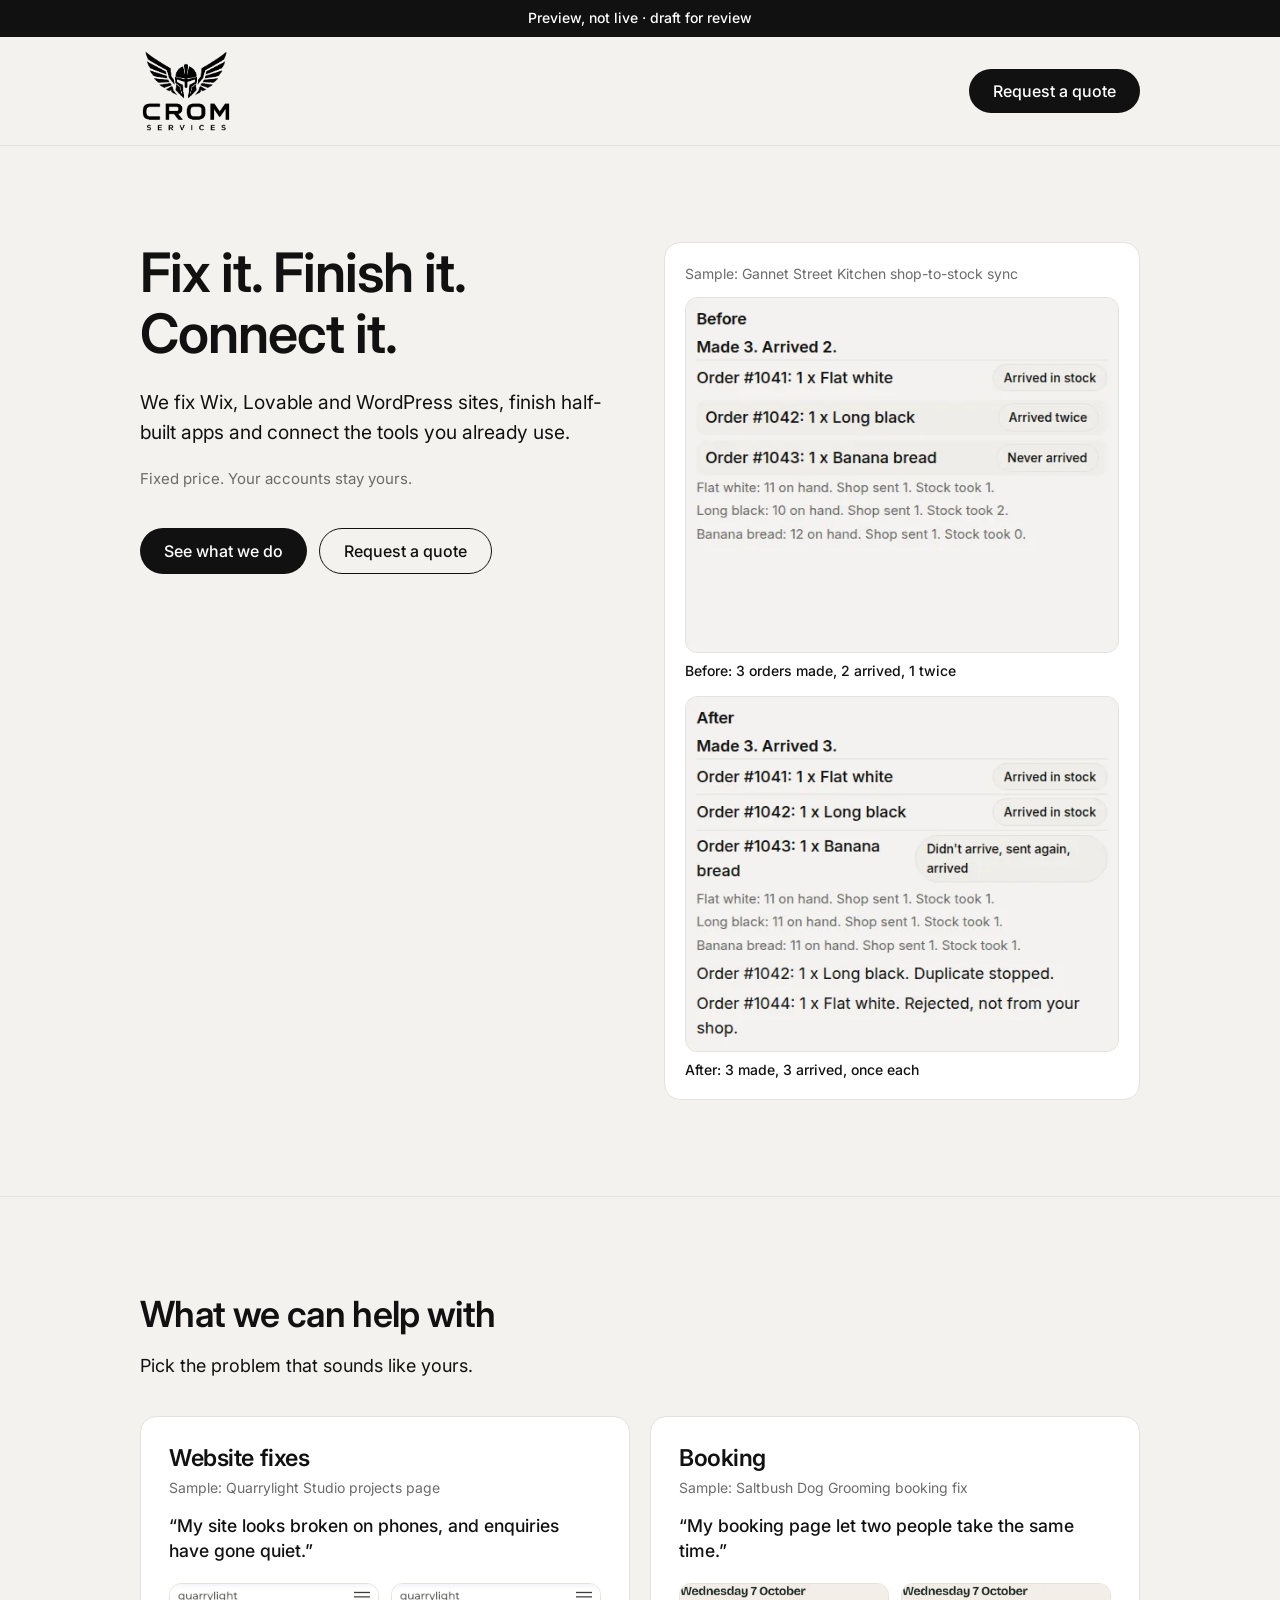
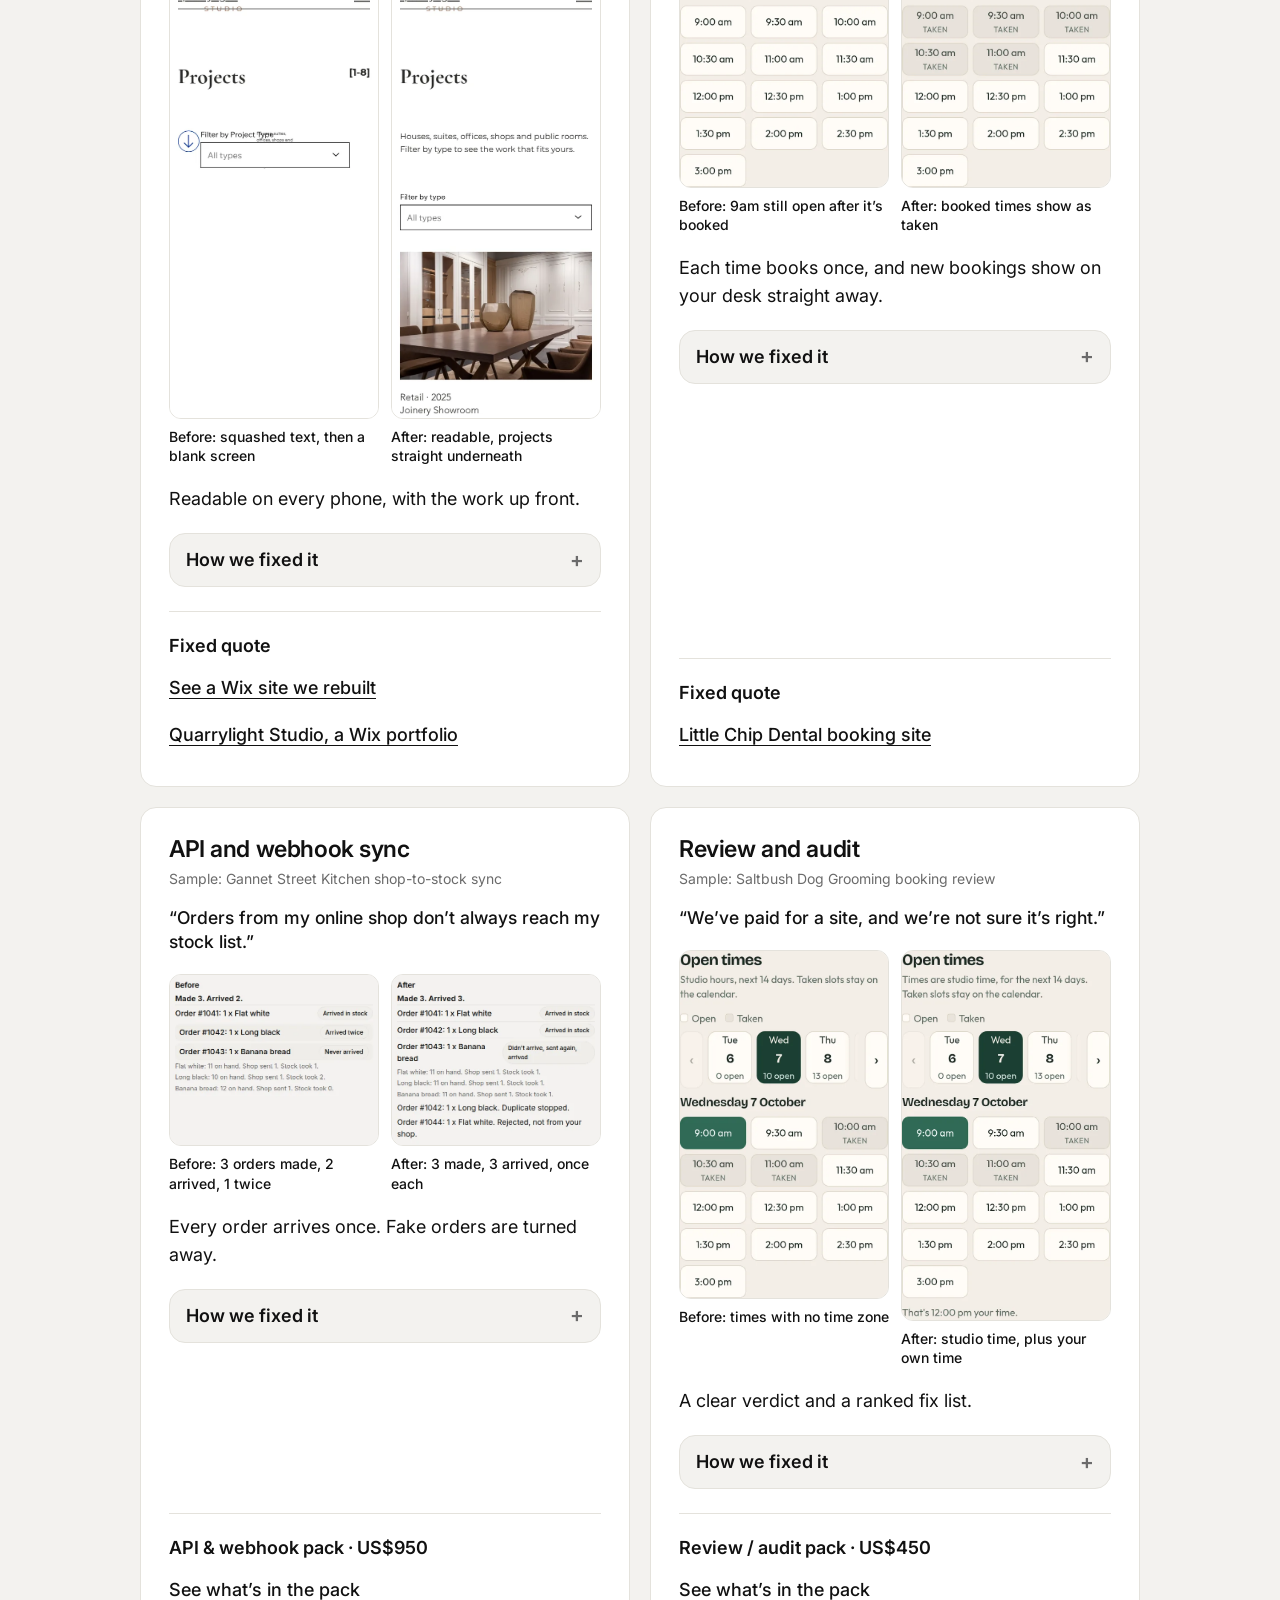
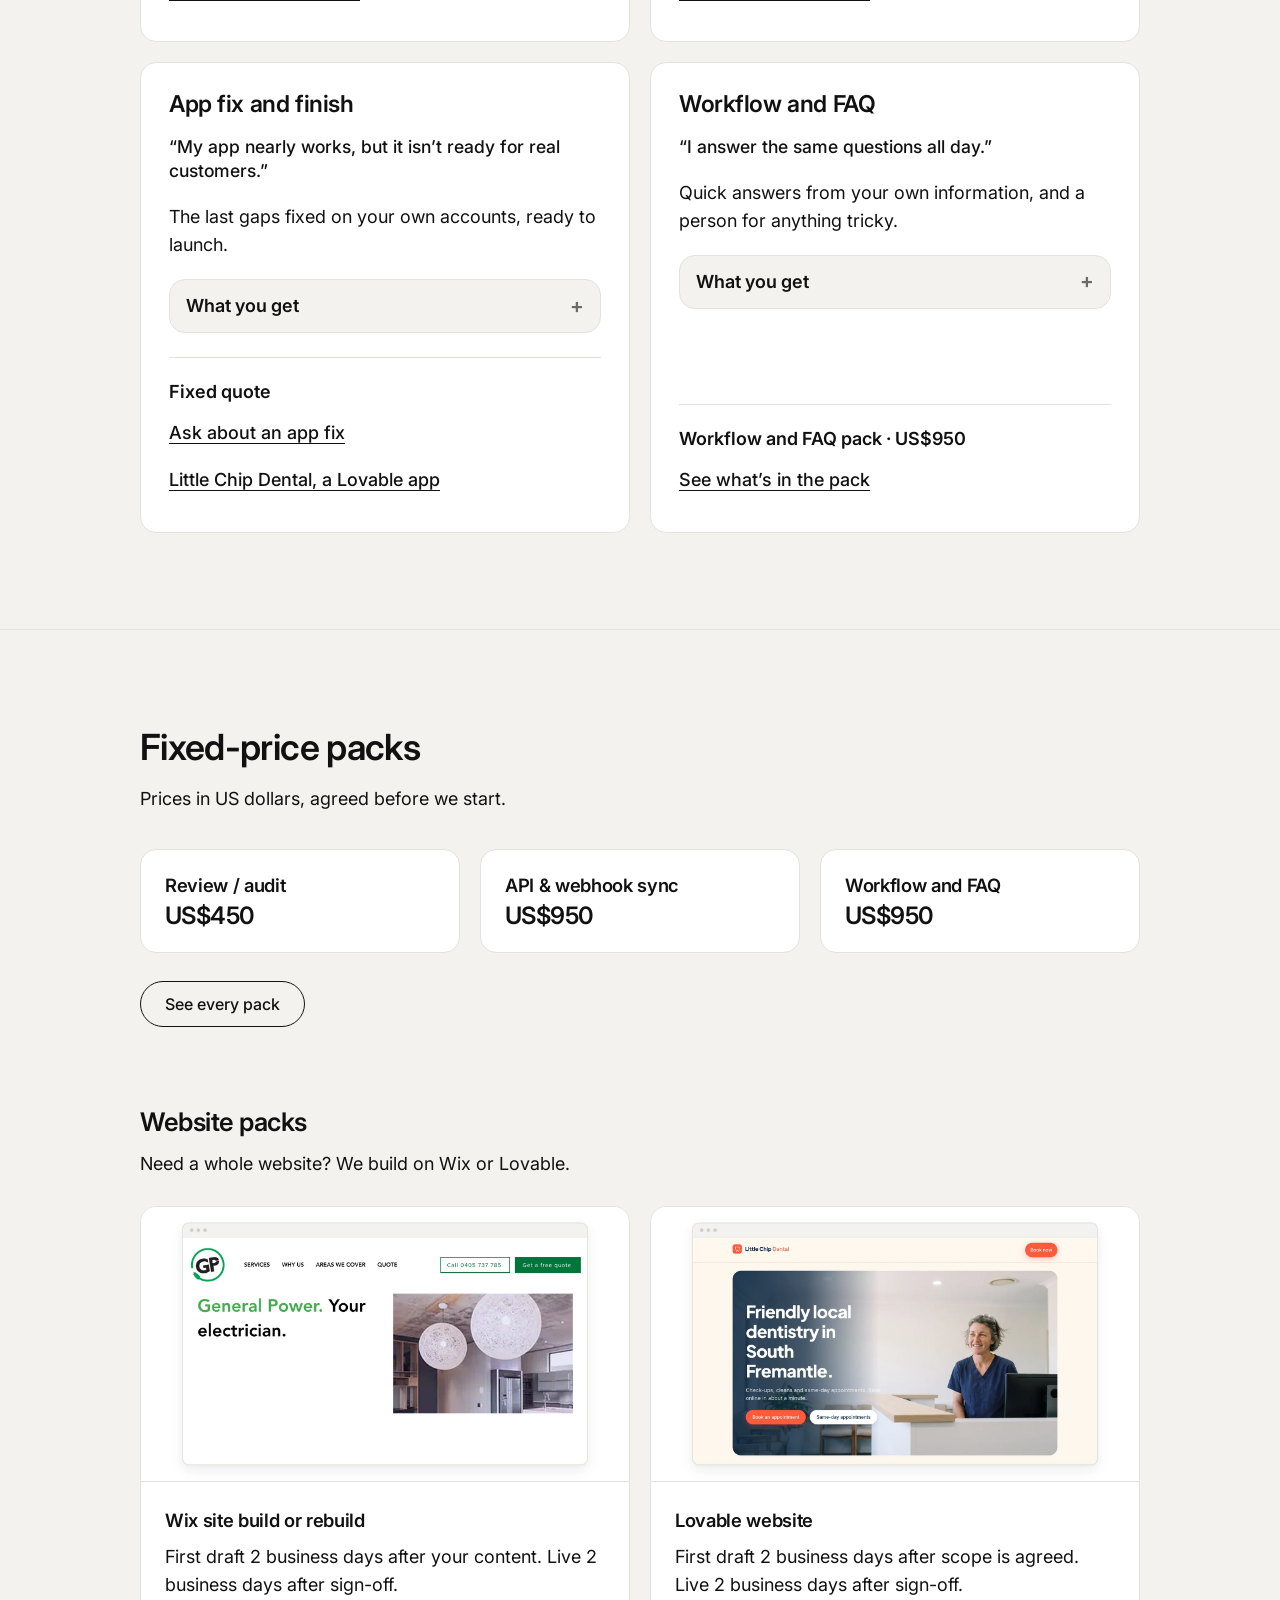
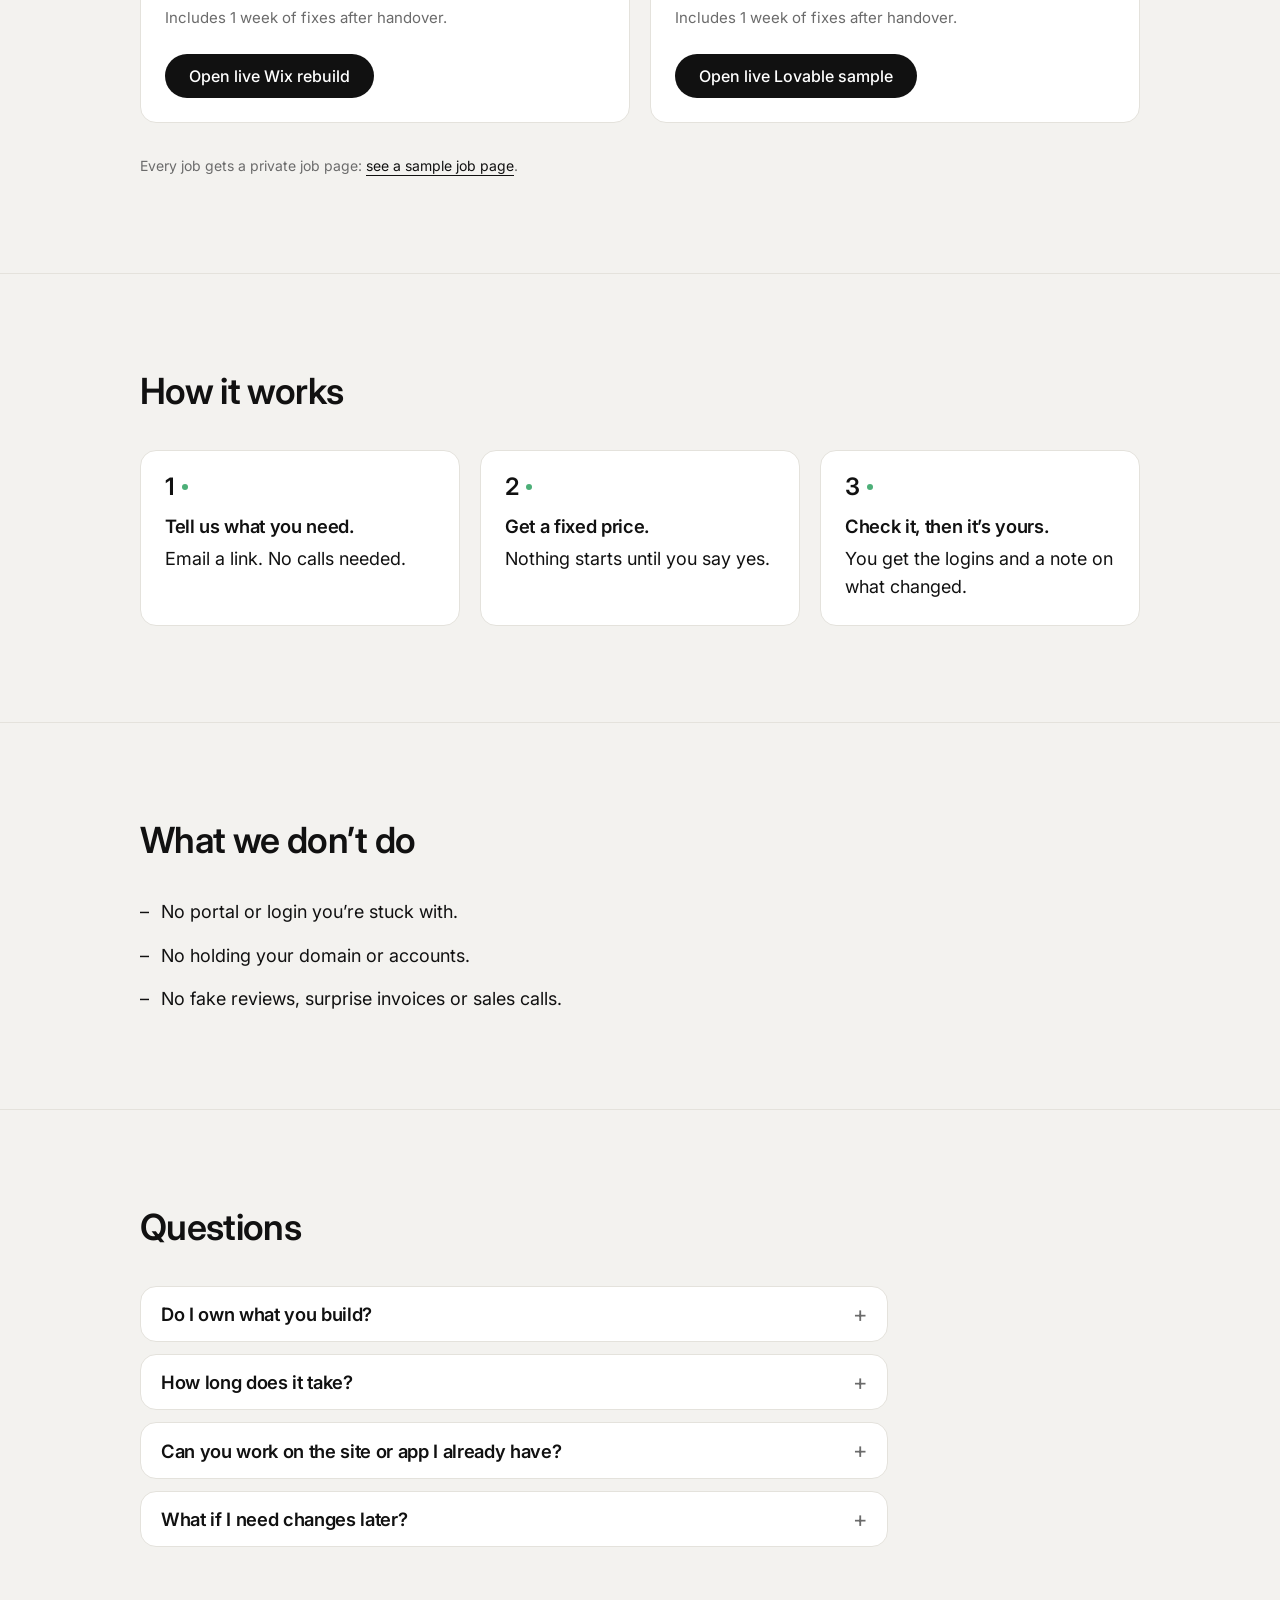
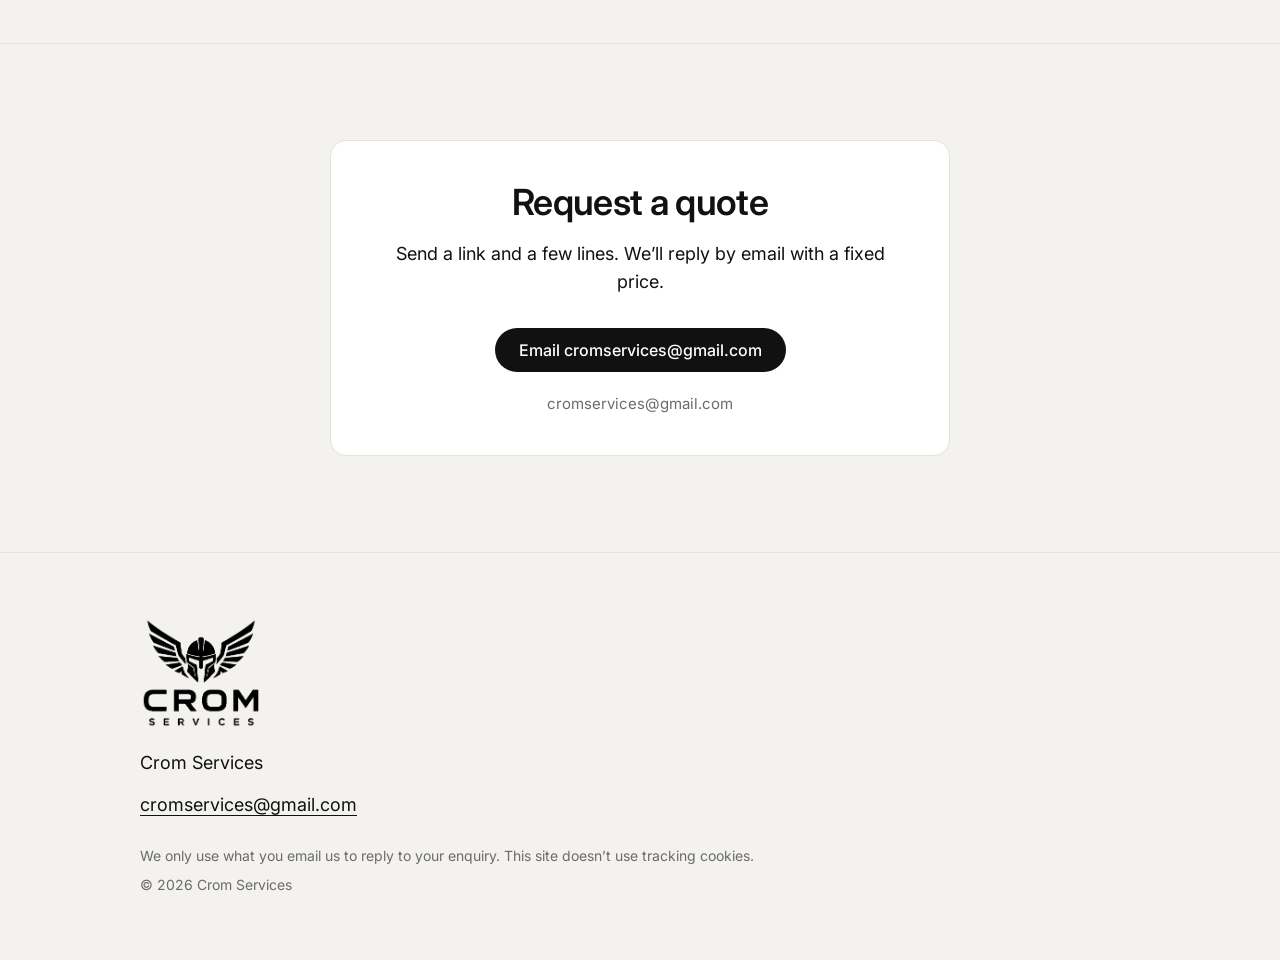
==== commit d42f61d7: "Rename demo business to Gannet Street Kitchen (L-082): share image alt text and sample caption" ====
--- a/index.html
+++ b/index.html
@@ -1 +1 @@
-<!DOCTYPE html><html lang="en-AU"><head><meta charSet="utf-8"/><meta name="viewport" content="width=device-width, initial-scale=1"/><link rel="preload" as="image" href="img/logo-v26-lock-inverse-transparent-tight.png"/><link rel="preload" as="image" href="img/v3/api-before-orders.webp"/><link rel="preload" as="image" href="img/v3/api-after-orders.webp"/><link rel="stylesheet" href="styles-Bw7aM2Q_.css" data-precedence="default"/><link rel="stylesheet" href="https://fonts.googleapis.com/css2?family=Inter:wght@400;500;600;700&amp;display=swap" data-precedence="default"/><meta name="robots" content="noindex, nofollow, noarchive"/><meta name="googlebot" content="noindex, nofollow"/><title>Preview, not live · Crom Services | Automation, API and Website Fixes from Australia</title><meta name="author" content="Crom Services"/><meta property="og:type" content="website"/><meta property="og:site_name" content="Crom Services"/><meta property="og:locale" content="en_AU"/><meta name="description" content="We fix Wix, Lovable and WordPress sites, finish half-built apps and connect your tools. Fixed price before we start, and your accounts stay yours."/><meta property="og:title" content="Crom Services | Automation, API and Website Fixes from Australia"/><meta property="og:description" content="We fix Wix, Lovable and WordPress sites, finish half-built apps and connect your tools. Fixed price before we start, and your accounts stay yours."/><meta property="og:image" content="https://cromservices.github.io/homepage-preview/img/v3/og-home-1200x630-v2.jpg"/><meta property="og:image:width" content="1200"/><meta property="og:image:height" content="630"/><meta property="og:image:type" content="image/jpeg"/><meta property="og:image:alt" content="Before and after of a business contact page on a phone: before, no way to get in touch; after, a working enquiry form. Fix it. Finish it. Connect it."/><meta name="twitter:card" content="summary_large_image"/><meta name="twitter:title" content="Crom Services | Automation, API and Website Fixes from Australia"/><meta name="twitter:description" content="We fix Wix, Lovable and WordPress sites, finish half-built apps and connect your tools. Fixed price before we start, and your accounts stay yours."/><meta name="twitter:image" content="https://cromservices.github.io/homepage-preview/img/v3/og-home-1200x630-v2.jpg"/><meta name="twitter:image:alt" content="Before and after of a business contact page on a phone: before, no way to get in touch; after, a working enquiry form. Fix it. Finish it. Connect it."/><link rel="icon" href="img/favicon.ico" type="image/x-icon"/><link rel="preconnect" href="https://fonts.googleapis.com"/><link rel="preconnect" href="https://fonts.gstatic.com" crossorigin="anonymous"/></head><body><div role="note" style="position:sticky;top:0;z-index:70;background:#111111;color:#ffffff;font:500 14px/1.4 Inter,system-ui,sans-serif;text-align:center;padding:8px 16px;white-space:nowrap;height:37px;box-sizing:border-box">Preview, not live · draft for review</div><!--$--><a href="#main" class="skip-link">Skip to content</a><header style="top:37px" class="sticky top-0 z-50 border-b border-rule bg-paper"><div class="shell flex items-center justify-between gap-4 py-3"><a href="#top" aria-label="Crom Services, back to the top of the page" class="inline-flex min-h-11 items-center"><img src="img/logo-v26-lock-inverse-transparent-tight.png" alt="Crom Services" width="526" height="481" class="h-16 w-auto md:h-[84px]"/></a><a href="#quote" class="inline-flex min-h-11 cursor-pointer items-center justify-center rounded-full px-6 py-2.5 text-center text-base font-medium no-underline transition-colors disabled:pointer-events-none disabled:opacity-50 bg-ink text-surface hover:bg-ink-hover shrink-0 whitespace-nowrap">Request a quote</a></div></header><main id="main"><section id="top" class="shell pt-14 pb-16 md:pt-24 md:pb-24"><div class="grid items-start gap-10 md:grid-cols-2 md:gap-12"><div class="min-w-0"><h1 class="text-[2.05rem] leading-[1.18] md:text-[3.4rem] md:leading-[1.12]"><span class="block">Fix it. Finish it.</span><span class="block">Connect it.</span></h1><p class="mt-6 max-w-[62ch] text-[1.0625rem] md:text-[1.2rem]">We fix Wix, Lovable and WordPress sites, finish half-built apps and connect the tools you already use.</p><p class="mt-5 max-w-[62ch] text-[0.9375rem] leading-relaxed text-ink-soft">Fixed price. Your accounts stay yours.</p><div class="mt-9 flex flex-col gap-3 sm:flex-row"><a href="#services" class="inline-flex min-h-11 cursor-pointer items-center justify-center rounded-full px-6 py-2.5 text-center text-base font-medium no-underline transition-colors disabled:pointer-events-none disabled:opacity-50 bg-ink text-surface hover:bg-ink-hover w-full sm:w-auto">See what we do</a><a href="#quote" class="inline-flex min-h-11 cursor-pointer items-center justify-center rounded-full px-6 py-2.5 text-center text-base font-medium no-underline transition-colors disabled:pointer-events-none disabled:opacity-50 border border-ink bg-transparent text-ink hover:bg-ink/6 w-full sm:w-auto">Request a quote</a></div></div><div class="min-w-0 rounded-lg border border-rule bg-surface p-4 md:p-5"><p class="text-[0.875rem] text-ink-soft">Sample: Sam’s Café shop-to-stock sync</p><div class="mt-3 grid grid-cols-1 gap-4"><figure class="m-0 min-w-0"><img src="img/v3/api-before-orders.webp" alt="Before: 3 orders made, 2 arrived in stock. One arrived twice and one never arrived." width="492" height="403" loading="eager" decoding="async" class="block h-auto w-full rounded-md border border-rule bg-paper"/><figcaption class="mt-2 text-[0.875rem] font-medium leading-snug">Before: 3 orders made, 2 arrived, 1 twice</figcaption></figure><figure class="m-0 min-w-0"><img src="img/v3/api-after-orders.webp" alt="After: 3 orders made, 3 arrived in stock. The repeat was stopped and a fake order was turned away." width="492" height="403" loading="eager" decoding="async" class="block h-auto w-full rounded-md border border-rule bg-paper"/><figcaption class="mt-2 text-[0.875rem] font-medium leading-snug">After: 3 made, 3 arrived, once each</figcaption></figure></div></div></div></section><section id="services" class="border-t border-rule"><div class="shell py-16 md:py-24"><div data-reveal="true"><h2 class="text-[1.75rem] md:text-[2.25rem]">What we can help with</h2><p class="mt-4 max-w-[62ch]">Pick the problem that sounds like yours.</p></div><ul class="mt-9 grid gap-5 md:grid-cols-2"><li id="website-fixes" data-reveal="true" class="flex min-w-0 flex-col rounded-lg border border-rule bg-surface p-6 md:p-7"><h3 class="text-[1.3rem] md:text-[1.45rem]">Website fixes</h3><p class="mt-1 text-[0.875rem] text-ink-soft">Sample: Quarrylight Studio projects page</p><p class="mt-4 text-[1.05rem] font-medium leading-snug md:text-[1.1rem]">“My site looks broken on phones, and enquiries have gone quiet.”</p><div class="mt-5 grid grid-cols-2 items-start gap-3"><figure class="m-0 min-w-0"><img src="img/v3/web-before-projects.webp" alt="Projects page on a phone before the fix: squashed text, then a blank screen" width="520" height="1085" loading="lazy" decoding="async" class="block h-auto w-full rounded-md border border-rule bg-paper"/><figcaption class="mt-2 text-[0.875rem] font-medium leading-snug">Before: squashed text, then a blank screen</figcaption></figure><figure class="m-0 min-w-0"><img src="img/v3/web-after-projects.webp" alt="The same page after the fix: readable intro, one filter and the first project" width="520" height="1085" loading="lazy" decoding="async" class="block h-auto w-full rounded-md border border-rule bg-paper"/><figcaption class="mt-2 text-[0.875rem] font-medium leading-snug">After: readable, projects straight underneath</figcaption></figure></div><p class="mt-5">Readable on every phone, with the work up front.</p><details class="group mt-5 rounded-lg border border-rule bg-paper"><summary class="flex min-h-11 cursor-pointer items-center justify-between gap-4 px-4 py-3 font-semibold">How we fixed it<span aria-hidden="true" class="shrink-0 text-[1.3rem] leading-none text-ink-soft transition-transform duration-200 group-open:rotate-45">+</span></summary><div class="px-4 pb-4"><ol class="space-y-2.5"><li class="flex gap-3"><span aria-hidden="true" class="mt-[0.1rem] inline-flex h-6 w-6 shrink-0 items-center justify-center rounded-full border border-rule bg-surface text-[0.8125rem] font-semibold">1</span><span>Send us the link and what’s wrong.</span></li><li class="flex gap-3"><span aria-hidden="true" class="mt-[0.1rem] inline-flex h-6 w-6 shrink-0 items-center justify-center rounded-full border border-rule bg-surface text-[0.8125rem] font-semibold">2</span><span>Get a fixed quote for the fix, or for a rebuild.</span></li><li class="flex gap-3"><span aria-hidden="true" class="mt-[0.1rem] inline-flex h-6 w-6 shrink-0 items-center justify-center rounded-full border border-rule bg-surface text-[0.8125rem] font-semibold">3</span><span>We fix it on your own account and check it on phone, tablet and desktop.</span></li></ol><p class="mt-4 text-[0.9375rem] text-ink-soft">What we found: squashed text, a stray label and a screen of empty space. We fixed what hid the projects first.</p></div></details><div class="mt-auto pt-6"><div class="border-t border-rule pt-5"><p class="font-semibold">Fixed quote</p><ul class="mt-1"><li><a href="https://www.generalpower.com.au" target="_blank" rel="noopener noreferrer" class="inline-block py-[0.6rem] font-medium underline underline-offset-4 hover:no-underline">See a Wix site we rebuilt<span class="sr-only"> (opens in a new tab)</span></a></li><li><a href="https://cromservices.wixstudio.com/crom-demo-portfolio" target="_blank" rel="noopener noreferrer" class="inline-block py-[0.6rem] font-medium underline underline-offset-4 hover:no-underline">Quarrylight Studio, a Wix portfolio<span class="sr-only"> (opens in a new tab)</span></a></li></ul></div></div></li><li id="booking" data-reveal="true" class="flex min-w-0 flex-col rounded-lg border border-rule bg-surface p-6 md:p-7"><h3 class="text-[1.3rem] md:text-[1.45rem]">Booking</h3><p class="mt-1 text-[0.875rem] text-ink-soft">Sample: Saltbush Dog Grooming booking fix</p><p class="mt-4 text-[1.05rem] font-medium leading-snug md:text-[1.1rem]">“My booking page let two people take the same time.”</p><div class="mt-5 grid grid-cols-2 items-start gap-3"><figure class="m-0 min-w-0"><img src="img/v3/book-before-9am.webp" alt="Booking times for Wednesday before the fix: 9:00 am still open after it was booked" width="560" height="546" loading="lazy" decoding="async" class="block h-auto w-full rounded-md border border-rule bg-paper"/><figcaption class="mt-2 text-[0.875rem] font-medium leading-snug">Before: 9am still open after it’s booked</figcaption></figure><figure class="m-0 min-w-0"><img src="img/v3/book-after-9am.webp" alt="The same day after the fix: 9:00 am and the other booked times show as taken" width="560" height="546" loading="lazy" decoding="async" class="block h-auto w-full rounded-md border border-rule bg-paper"/><figcaption class="mt-2 text-[0.875rem] font-medium leading-snug">After: booked times show as taken</figcaption></figure></div><p class="mt-5">Each time books once, and new bookings show on your desk straight away.</p><details class="group mt-5 rounded-lg border border-rule bg-paper"><summary class="flex min-h-11 cursor-pointer items-center justify-between gap-4 px-4 py-3 font-semibold">How we fixed it<span aria-hidden="true" class="shrink-0 text-[1.3rem] leading-none text-ink-soft transition-transform duration-200 group-open:rotate-45">+</span></summary><div class="px-4 pb-4"><ol class="space-y-2.5"><li class="flex gap-3"><span aria-hidden="true" class="mt-[0.1rem] inline-flex h-6 w-6 shrink-0 items-center justify-center rounded-full border border-rule bg-surface text-[0.8125rem] font-semibold">1</span><span>Booked times now show as taken for everyone.</span></li><li class="flex gap-3"><span aria-hidden="true" class="mt-[0.1rem] inline-flex h-6 w-6 shrink-0 items-center justify-center rounded-full border border-rule bg-surface text-[0.8125rem] font-semibold">2</span><span>If two people try at once, the second is asked to pick another time.</span></li><li class="flex gap-3"><span aria-hidden="true" class="mt-[0.1rem] inline-flex h-6 w-6 shrink-0 items-center justify-center rounded-full border border-rule bg-surface text-[0.8125rem] font-semibold">3</span><span>New bookings appear on your desk without a reload.</span></li></ol><p class="mt-4 text-[0.9375rem] text-ink-soft">We found nine problems. Fixed first: the four that stop launch, double bookings first. Then the next three. Flagged for later: two that don’t lose bookings.</p></div></details><div class="mt-auto pt-6"><div class="border-t border-rule pt-5"><p class="font-semibold">Fixed quote</p><ul class="mt-1"><li><a href="https://little-chip-dental.lovable.app/" target="_blank" rel="noopener noreferrer" class="inline-block py-[0.6rem] font-medium underline underline-offset-4 hover:no-underline">Little Chip Dental booking site<span class="sr-only"> (opens in a new tab)</span></a></li></ul></div></div></li><li id="api-sync" data-reveal="true" class="flex min-w-0 flex-col rounded-lg border border-rule bg-surface p-6 md:p-7"><h3 class="text-[1.3rem] md:text-[1.45rem]">API and webhook sync</h3><p class="mt-1 text-[0.875rem] text-ink-soft">Sample: Sam’s Café shop-to-stock sync</p><p class="mt-4 text-[1.05rem] font-medium leading-snug md:text-[1.1rem]">“Orders from my online shop don’t always reach my stock list.”</p><div class="mt-5 grid grid-cols-2 items-start gap-3"><figure class="m-0 min-w-0"><img src="img/v3/api-before-orders.webp" alt="Before: 3 orders made, 2 arrived in stock. One arrived twice and one never arrived." width="492" height="403" loading="lazy" decoding="async" class="block h-auto w-full rounded-md border border-rule bg-paper"/><figcaption class="mt-2 text-[0.875rem] font-medium leading-snug">Before: 3 orders made, 2 arrived, 1 twice</figcaption></figure><figure class="m-0 min-w-0"><img src="img/v3/api-after-orders.webp" alt="After: 3 orders made, 3 arrived in stock. The repeat was stopped and a fake order was turned away." width="492" height="403" loading="lazy" decoding="async" class="block h-auto w-full rounded-md border border-rule bg-paper"/><figcaption class="mt-2 text-[0.875rem] font-medium leading-snug">After: 3 made, 3 arrived, once each</figcaption></figure></div><p class="mt-5">Every order arrives once. Fake orders are turned away.</p><details class="group mt-5 rounded-lg border border-rule bg-paper"><summary class="flex min-h-11 cursor-pointer items-center justify-between gap-4 px-4 py-3 font-semibold">How we fixed it<span aria-hidden="true" class="shrink-0 text-[1.3rem] leading-none text-ink-soft transition-transform duration-200 group-open:rotate-45">+</span></summary><div class="px-4 pb-4"><ol class="space-y-2.5"><li class="flex gap-3"><span aria-hidden="true" class="mt-[0.1rem] inline-flex h-6 w-6 shrink-0 items-center justify-center rounded-full border border-rule bg-surface text-[0.8125rem] font-semibold">1</span><span>Name the two tools that should talk to each other.</span></li><li class="flex gap-3"><span aria-hidden="true" class="mt-[0.1rem] inline-flex h-6 w-6 shrink-0 items-center justify-center rounded-full border border-rule bg-surface text-[0.8125rem] font-semibold">2</span><span>Missing orders are sent again, and repeats are stopped.</span></li><li class="flex gap-3"><span aria-hidden="true" class="mt-[0.1rem] inline-flex h-6 w-6 shrink-0 items-center justify-center rounded-full border border-rule bg-surface text-[0.8125rem] font-semibold">3</span><span>One connection, checked and handed over.</span></li></ol><img src="img/v3/api-triage.webp" alt="What we checked: 1 order never arrived and 1 arrived twice. Fixed first: missing orders, then duplicates. Flagged for later: orders from before the switch-on." width="1100" height="483" loading="lazy" decoding="async" class="mt-4 block h-auto w-full rounded-md border border-rule"/></div></details><div class="mt-auto pt-6"><div class="border-t border-rule pt-5"><p class="font-semibold">API &amp; webhook pack · US$950</p><ul class="mt-1"><li><a href="https://cromservices.github.io/job-page-sample/packs/" target="_blank" rel="noopener noreferrer" class="inline-block py-[0.6rem] font-medium underline underline-offset-4 hover:no-underline">See what’s in the pack<span class="sr-only"> (opens in a new tab)</span></a></li></ul></div></div></li><li id="review" data-reveal="true" class="flex min-w-0 flex-col rounded-lg border border-rule bg-surface p-6 md:p-7"><h3 class="text-[1.3rem] md:text-[1.45rem]">Review and audit</h3><p class="mt-1 text-[0.875rem] text-ink-soft">Sample: Saltbush Dog Grooming booking review</p><p class="mt-4 text-[1.05rem] font-medium leading-snug md:text-[1.1rem]">“We’ve paid for a site, and we’re not sure it’s right.”</p><div class="mt-5 grid grid-cols-2 items-start gap-3"><figure class="m-0 min-w-0"><img src="img/v3/review-before-time.webp" alt="Booking times on a phone before the fix, with no time zone shown" width="560" height="934" loading="lazy" decoding="async" class="block h-auto w-full rounded-md border border-rule bg-paper"/><figcaption class="mt-2 text-[0.875rem] font-medium leading-snug">Before: times with no time zone</figcaption></figure><figure class="m-0 min-w-0"><img src="img/v3/review-after-time.webp" alt="The same times after the fix, marked studio time, with “That’s 12:00 pm your time.” underneath" width="560" height="993" loading="lazy" decoding="async" class="block h-auto w-full rounded-md border border-rule bg-paper"/><figcaption class="mt-2 text-[0.875rem] font-medium leading-snug">After: studio time, plus your own time</figcaption></figure></div><p class="mt-5">A clear verdict and a ranked fix list.</p><details class="group mt-5 rounded-lg border border-rule bg-paper"><summary class="flex min-h-11 cursor-pointer items-center justify-between gap-4 px-4 py-3 font-semibold">How we fixed it<span aria-hidden="true" class="shrink-0 text-[1.3rem] leading-none text-ink-soft transition-transform duration-200 group-open:rotate-45">+</span></summary><div class="px-4 pb-4"><ol class="space-y-2.5"><li class="flex gap-3"><span aria-hidden="true" class="mt-[0.1rem] inline-flex h-6 w-6 shrink-0 items-center justify-center rounded-full border border-rule bg-surface text-[0.8125rem] font-semibold">1</span><span>Tell us what to check: a website, an app or an automation.</span></li><li class="flex gap-3"><span aria-hidden="true" class="mt-[0.1rem] inline-flex h-6 w-6 shrink-0 items-center justify-center rounded-full border border-rule bg-surface text-[0.8125rem] font-semibold">2</span><span>Get a clear verdict, with fixes ranked by what they’d cost you.</span></li><li class="flex gap-3"><span aria-hidden="true" class="mt-[0.1rem] inline-flex h-6 w-6 shrink-0 items-center justify-center rounded-full border border-rule bg-surface text-[0.8125rem] font-semibold">3</span><span>Get an hours estimate, so you decide what to fix first.</span></li></ol><img src="img/v3/review-triage.webp" alt="Our ranking for the booking site: fix now, fix next and flagged for later, each with a one-line reason" width="840" height="930" loading="lazy" decoding="async" class="mt-4 block h-auto w-full rounded-md border border-rule"/></div></details><div class="mt-auto pt-6"><div class="border-t border-rule pt-5"><p class="font-semibold">Review / audit pack · US$450</p><ul class="mt-1"><li><a href="https://cromservices.github.io/job-page-sample/packs/" target="_blank" rel="noopener noreferrer" class="inline-block py-[0.6rem] font-medium underline underline-offset-4 hover:no-underline">See what’s in the pack<span class="sr-only"> (opens in a new tab)</span></a></li></ul></div></div></li><li id="app-fix" data-reveal="true" class="flex min-w-0 flex-col rounded-lg border border-rule bg-surface p-6 md:p-7"><h3 class="text-[1.3rem] md:text-[1.45rem]">App fix and finish</h3><p class="mt-4 text-[1.05rem] font-medium leading-snug md:text-[1.1rem]">“My app nearly works, but it isn’t ready for real customers.”</p><p class="mt-5">The last gaps fixed on your own accounts, ready to launch.</p><details class="group mt-5 rounded-lg border border-rule bg-paper"><summary class="flex min-h-11 cursor-pointer items-center justify-between gap-4 px-4 py-3 font-semibold">What you get<span aria-hidden="true" class="shrink-0 text-[1.3rem] leading-none text-ink-soft transition-transform duration-200 group-open:rotate-45">+</span></summary><div class="px-4 pb-4"><ol class="space-y-2.5"><li class="flex gap-3"><span aria-hidden="true" class="mt-[0.1rem] inline-flex h-6 w-6 shrink-0 items-center justify-center rounded-full border border-rule bg-surface text-[0.8125rem] font-semibold">1</span><span>Send us the app and a list of what isn’t working.</span></li><li class="flex gap-3"><span aria-hidden="true" class="mt-[0.1rem] inline-flex h-6 w-6 shrink-0 items-center justify-center rounded-full border border-rule bg-surface text-[0.8125rem] font-semibold">2</span><span>Agree a fixed price for one fix or a short finish list.</span></li><li class="flex gap-3"><span aria-hidden="true" class="mt-[0.1rem] inline-flex h-6 w-6 shrink-0 items-center justify-center rounded-full border border-rule bg-surface text-[0.8125rem] font-semibold">3</span><span>We fix it, check every step on your own web address and send a short note on what changed.</span></li></ol></div></details><div class="mt-auto pt-6"><div class="border-t border-rule pt-5"><p class="font-semibold">Fixed quote</p><ul class="mt-1"><li><a href="mailto:cromservices@gmail.com?subject=App%20fix%20and%20finish&amp;body=Hi%20Crom%20Services%2C%0A%0ALink%20to%20the%20app%3A%0AWhat%20it%20is%20built%20with%20%28Lovable%20or%20other%29%3A%0AWhat%20isn%E2%80%99t%20working%3A%0A" class="inline-block py-[0.6rem] font-medium underline underline-offset-4 hover:no-underline">Ask about an app fix</a></li><li><a href="https://little-chip-dental.lovable.app/" target="_blank" rel="noopener noreferrer" class="inline-block py-[0.6rem] font-medium underline underline-offset-4 hover:no-underline">Little Chip Dental, a Lovable app<span class="sr-only"> (opens in a new tab)</span></a></li></ul></div></div></li><li id="workflow" data-reveal="true" class="flex min-w-0 flex-col rounded-lg border border-rule bg-surface p-6 md:p-7"><h3 class="text-[1.3rem] md:text-[1.45rem]">Workflow and FAQ</h3><p class="mt-4 text-[1.05rem] font-medium leading-snug md:text-[1.1rem]">“I answer the same questions all day.”</p><p class="mt-5">Quick answers from your own information, and a person for anything tricky.</p><details class="group mt-5 rounded-lg border border-rule bg-paper"><summary class="flex min-h-11 cursor-pointer items-center justify-between gap-4 px-4 py-3 font-semibold">What you get<span aria-hidden="true" class="shrink-0 text-[1.3rem] leading-none text-ink-soft transition-transform duration-200 group-open:rotate-45">+</span></summary><div class="px-4 pb-4"><ol class="space-y-2.5"><li class="flex gap-3"><span aria-hidden="true" class="mt-[0.1rem] inline-flex h-6 w-6 shrink-0 items-center justify-center rounded-full border border-rule bg-surface text-[0.8125rem] font-semibold">1</span><span>Pick one workflow, or one set of customer questions.</span></li><li class="flex gap-3"><span aria-hidden="true" class="mt-[0.1rem] inline-flex h-6 w-6 shrink-0 items-center justify-center rounded-full border border-rule bg-surface text-[0.8125rem] font-semibold">2</span><span>It’s set up in the tools you already use, then checked and handed over.</span></li><li class="flex gap-3"><span aria-hidden="true" class="mt-[0.1rem] inline-flex h-6 w-6 shrink-0 items-center justify-center rounded-full border border-rule bg-surface text-[0.8125rem] font-semibold">3</span><span>You pay any running costs directly.</span></li></ol></div></details><div class="mt-auto pt-6"><div class="border-t border-rule pt-5"><p class="font-semibold">Workflow and FAQ pack · US$950</p><ul class="mt-1"><li><a href="https://cromservices.github.io/job-page-sample/packs/" target="_blank" rel="noopener noreferrer" class="inline-block py-[0.6rem] font-medium underline underline-offset-4 hover:no-underline">See what’s in the pack<span class="sr-only"> (opens in a new tab)</span></a></li></ul></div></div></li></ul></div></section><section id="packs" class="border-t border-rule"><div class="shell py-16 md:py-24"><h2 data-reveal="true" class="text-[1.75rem] md:text-[2.25rem]">Fixed-price packs</h2><p data-reveal="true" class="mt-4 max-w-[62ch]">Prices in US dollars, agreed before we start.</p><ul class="mt-9 grid gap-5 md:grid-cols-3"><li data-reveal="true" class="flex flex-col rounded-lg border border-rule bg-surface p-6"><h3 class="text-[1.15rem]">Review / audit</h3><p class="mt-2 text-[1.5rem] font-semibold leading-none tracking-tight">US$450</p></li><li data-reveal="true" class="flex flex-col rounded-lg border border-rule bg-surface p-6"><h3 class="text-[1.15rem]">API &amp; webhook sync</h3><p class="mt-2 text-[1.5rem] font-semibold leading-none tracking-tight">US$950</p></li><li data-reveal="true" class="flex flex-col rounded-lg border border-rule bg-surface p-6"><h3 class="text-[1.15rem]">Workflow and FAQ</h3><p class="mt-2 text-[1.5rem] font-semibold leading-none tracking-tight">US$950</p></li></ul><div data-reveal="true" class="mt-7"><a href="https://cromservices.github.io/job-page-sample/packs/" target="_blank" rel="noopener noreferrer" class="inline-flex min-h-11 cursor-pointer items-center justify-center rounded-full px-6 py-2.5 text-center text-base font-medium no-underline transition-colors disabled:pointer-events-none disabled:opacity-50 border border-ink bg-transparent text-ink hover:bg-ink/6 w-full sm:w-auto">See every pack<span class="sr-only"> (opens in a new tab)</span></a></div><h3 data-reveal="true" class="mt-16 text-[1.35rem] md:mt-20 md:text-[1.6rem]">Website packs</h3><p data-reveal="true" class="mt-3 max-w-[62ch]">Need a whole website? We build on Wix or Lovable.</p><ul class="mt-7 grid gap-5 md:grid-cols-2"><li data-reveal="true" class="flex flex-col overflow-hidden rounded-lg border border-rule bg-surface"><a href="https://www.generalpower.com.au" target="_blank" rel="noopener noreferrer" class="block border-b border-rule"><img src="img/packs-thumb-wix-generalpower-1600x900.webp" alt="Home page of a Wix site we rebuilt for a local electrician" width="1600" height="900" loading="lazy" decoding="async" class="block h-auto w-full object-cover" style="aspect-ratio:16 / 9"/><span class="sr-only"> (opens in a new tab)</span></a><div class="flex flex-1 flex-col p-6"><h4 class="text-[1.15rem] font-semibold tracking-[-0.018em]">Wix site build or rebuild</h4><p class="mt-2">First draft 2 business days after your content. Live 2 business days after sign-off.</p><p class="mt-2 text-[0.9375rem] text-ink-soft">Includes 1 week of fixes after handover.</p><div class="mt-auto pt-6"><a href="https://www.generalpower.com.au" target="_blank" rel="noopener noreferrer" class="inline-flex min-h-11 cursor-pointer items-center justify-center rounded-full px-6 py-2.5 text-center text-base font-medium no-underline transition-colors disabled:pointer-events-none disabled:opacity-50 bg-ink text-surface hover:bg-ink-hover w-full sm:w-auto whitespace-nowrap">Open live Wix rebuild<span class="sr-only"> (opens in a new tab)</span></a></div></div></li><li data-reveal="true" class="flex flex-col overflow-hidden rounded-lg border border-rule bg-surface"><a href="https://little-chip-dental.lovable.app/" target="_blank" rel="noopener noreferrer" class="block border-b border-rule"><img src="img/packs-thumb-lovable-littlechip-1600x900.webp" alt="Little Chip Dental booking site, home page" width="1600" height="900" loading="lazy" decoding="async" class="block h-auto w-full object-cover" style="aspect-ratio:16 / 9"/><span class="sr-only"> (opens in a new tab)</span></a><div class="flex flex-1 flex-col p-6"><h4 class="text-[1.15rem] font-semibold tracking-[-0.018em]">Lovable website</h4><p class="mt-2">First draft 2 business days after scope is agreed. Live 2 business days after sign-off.</p><p class="mt-2 text-[0.9375rem] text-ink-soft">Includes 1 week of fixes after handover.</p><div class="mt-auto pt-6"><a href="https://little-chip-dental.lovable.app/" target="_blank" rel="noopener noreferrer" class="inline-flex min-h-11 cursor-pointer items-center justify-center rounded-full px-6 py-2.5 text-center text-base font-medium no-underline transition-colors disabled:pointer-events-none disabled:opacity-50 bg-ink text-surface hover:bg-ink-hover w-full sm:w-auto whitespace-nowrap">Open live Lovable sample<span class="sr-only"> (opens in a new tab)</span></a></div></div></li></ul><p data-reveal="true" class="mt-8 max-w-[68ch] text-[0.875rem] leading-relaxed text-ink-soft">Every job gets a private job page:<!-- --> <a href="https://cromservices.github.io/job-page-sample/" target="_blank" rel="noopener noreferrer" class="text-ink underline underline-offset-4 hover:no-underline">see a sample job page<span class="sr-only"> (opens in a new tab)</span></a>.</p></div></section><section id="how" class="border-t border-rule"><div class="shell py-16 md:py-24"><h2 data-reveal="true" class="text-[1.75rem] md:text-[2.25rem]">How it works</h2><ol class="mt-9 grid gap-5 md:grid-cols-3"><li data-reveal="true" class="rounded-lg border border-rule bg-surface p-6"><p class="flex items-center gap-2"><span class="text-[1.5rem] font-semibold leading-none tracking-tight">1</span><span aria-hidden="true" class="h-1.5 w-1.5 rounded-full bg-accent-green"></span></p><h3 class="mt-4 text-[1.15rem]">Tell us what you need.</h3><p class="mt-2">Email a link. No calls needed.</p></li><li data-reveal="true" class="rounded-lg border border-rule bg-surface p-6"><p class="flex items-center gap-2"><span class="text-[1.5rem] font-semibold leading-none tracking-tight">2</span><span aria-hidden="true" class="h-1.5 w-1.5 rounded-full bg-accent-green"></span></p><h3 class="mt-4 text-[1.15rem]">Get a fixed price.</h3><p class="mt-2">Nothing starts until you say yes.</p></li><li data-reveal="true" class="rounded-lg border border-rule bg-surface p-6"><p class="flex items-center gap-2"><span class="text-[1.5rem] font-semibold leading-none tracking-tight">3</span><span aria-hidden="true" class="h-1.5 w-1.5 rounded-full bg-accent-green"></span></p><h3 class="mt-4 text-[1.15rem]">Check it, then it’s yours.</h3><p class="mt-2">You get the logins and a note on what changed.</p></li></ol></div></section><section id="dont" class="border-t border-rule"><div class="shell py-16 md:py-24"><h2 data-reveal="true" class="text-[1.75rem] md:text-[2.25rem]">What we don’t do</h2><ul data-reveal="true" class="mt-9 max-w-[62ch] space-y-4"><li class="flex gap-3"><span aria-hidden="true" class="shrink-0">–</span><span>No portal or login you’re stuck with.</span></li><li class="flex gap-3"><span aria-hidden="true" class="shrink-0">–</span><span>No holding your domain or accounts.</span></li><li class="flex gap-3"><span aria-hidden="true" class="shrink-0">–</span><span>No fake reviews, surprise invoices or sales calls.</span></li></ul></div></section><section id="faq" class="border-t border-rule"><div class="shell py-16 md:py-24"><h2 data-reveal="true" class="text-[1.75rem] md:text-[2.25rem]">Questions</h2><div data-reveal="true" class="mt-9 max-w-[68ch] space-y-3"><details class="group rounded-lg border border-rule bg-surface"><summary class="flex cursor-pointer items-center justify-between gap-4 px-5 py-4 min-h-11"><h3 class="m-0 text-[1.05rem] font-semibold md:text-[1.15rem]">Do I own what you build?</h3><span aria-hidden="true" class="shrink-0 text-[1.4rem] leading-none text-ink-soft transition-transform duration-200 group-open:rotate-45">+</span></summary><p class="px-5 pb-5">Yes. The domain, hosting and accounts are in your name, and you get the logins.</p></details><details class="group rounded-lg border border-rule bg-surface"><summary class="flex cursor-pointer items-center justify-between gap-4 px-5 py-4 min-h-11"><h3 class="m-0 text-[1.05rem] font-semibold md:text-[1.15rem]">How long does it take?</h3><span aria-hidden="true" class="shrink-0 text-[1.4rem] leading-none text-ink-soft transition-transform duration-200 group-open:rotate-45">+</span></summary><p class="px-5 pb-5">It depends on the job. Every pack and quote comes with a timeline, so you know before you agree to anything.</p></details><details class="group rounded-lg border border-rule bg-surface"><summary class="flex cursor-pointer items-center justify-between gap-4 px-5 py-4 min-h-11"><h3 class="m-0 text-[1.05rem] font-semibold md:text-[1.15rem]">Can you work on the site or app I already have?</h3><span aria-hidden="true" class="shrink-0 text-[1.4rem] leading-none text-ink-soft transition-transform duration-200 group-open:rotate-45">+</span></summary><p class="px-5 pb-5">Yes. Most jobs start with something you already have on Wix, Lovable, WordPress or similar. We fix or finish it rather than start again, unless a rebuild would cost you less.</p></details><details class="group rounded-lg border border-rule bg-surface"><summary class="flex cursor-pointer items-center justify-between gap-4 px-5 py-4 min-h-11"><h3 class="m-0 text-[1.05rem] font-semibold md:text-[1.15rem]">What if I need changes later?</h3><span aria-hidden="true" class="shrink-0 text-[1.4rem] leading-none text-ink-soft transition-transform duration-200 group-open:rotate-45">+</span></summary><p class="px-5 pb-5">Small changes are covered if we look after it on a retainer. Otherwise we quote them one at a time.</p></details></div></div></section><section id="quote" class="border-t border-rule"><div class="shell py-16 md:py-24"><div data-reveal="true" class="mx-auto max-w-[620px] rounded-lg border border-rule bg-surface p-6 text-center md:p-10"><h2 class="text-[1.75rem] md:text-[2.25rem]">Request a quote</h2><p class="mx-auto mt-4 max-w-[48ch]">Send a link and a few lines. We’ll reply by email with a fixed price.</p><div class="mt-8"><a href="mailto:cromservices@gmail.com?subject=Quote%20request&amp;body=Hi%20Crom%20Services%2C%0A%0ABusiness%20name%3A%0AWhat%20you%20need%20help%20with%3A%0ALink%20to%20your%20site%20or%20app%20%28if%20any%29%3A%0AAnything%20else%20we%20should%20know%3A%0A" class="inline-flex min-h-11 cursor-pointer items-center justify-center rounded-full px-6 py-2.5 text-center text-base font-medium no-underline transition-colors disabled:pointer-events-none disabled:opacity-50 bg-ink text-surface hover:bg-ink-hover w-full sm:w-auto whitespace-nowrap">Email cromservices@gmail.com</a></div><p class="mt-5 text-[0.9375rem] text-ink-soft"><span class="selectable whitespace-nowrap">cromservices@gmail.com</span></p></div></div></section></main><footer class="border-t border-rule bg-paper"><div class="shell py-12 md:py-16"><img src="img/logo-v26-lock-inverse-transparent-tight.png" alt="Crom Services" width="526" height="481" class="h-24 w-auto md:h-28"/><div class="mt-5 space-y-1.5"><p>Crom Services</p><p><a href="mailto:cromservices@gmail.com" class="inline-flex min-h-11 items-center underline underline-offset-4 hover:no-underline">cromservices@gmail.com</a></p><p class="pt-3 text-[0.875rem] leading-relaxed text-ink-soft">We only use what you email us to reply to your enquiry. This site doesn’t use tracking cookies.</p><p class="text-[0.875rem] text-ink-soft">© 2026 Crom Services</p></div></div></footer><!--/$--></body></html>+<!DOCTYPE html><html lang="en-AU"><head><meta charSet="utf-8"/><meta name="viewport" content="width=device-width, initial-scale=1"/><link rel="preload" as="image" href="img/logo-v26-lock-inverse-transparent-tight.png"/><link rel="preload" as="image" href="img/v3/api-before-orders.webp"/><link rel="preload" as="image" href="img/v3/api-after-orders.webp"/><link rel="stylesheet" href="styles-Bw7aM2Q_.css" data-precedence="default"/><link rel="stylesheet" href="https://fonts.googleapis.com/css2?family=Inter:wght@400;500;600;700&amp;display=swap" data-precedence="default"/><meta name="robots" content="noindex, nofollow, noarchive"/><meta name="googlebot" content="noindex, nofollow"/><title>Preview, not live · Crom Services | Automation, API and Website Fixes from Australia</title><meta name="author" content="Crom Services"/><meta property="og:type" content="website"/><meta property="og:site_name" content="Crom Services"/><meta property="og:locale" content="en_AU"/><meta name="description" content="We fix Wix, Lovable and WordPress sites, finish half-built apps and connect your tools. Fixed price before we start, and your accounts stay yours."/><meta property="og:title" content="Crom Services | Automation, API and Website Fixes from Australia"/><meta property="og:description" content="We fix Wix, Lovable and WordPress sites, finish half-built apps and connect your tools. Fixed price before we start, and your accounts stay yours."/><meta property="og:image" content="https://cromservices.github.io/homepage-preview/img/v3/og-home-cafe-1200x630.jpg"/><meta property="og:image:width" content="1200"/><meta property="og:image:height" content="630"/><meta property="og:image:type" content="image/jpeg"/><meta property="og:image:alt" content="Gannet Street Kitchen orders before and after: 3 made and only 2 arrived in stock, then 3 made and all 3 arrived, once each. Fix it. Finish it. Connect it."/><meta name="twitter:card" content="summary_large_image"/><meta name="twitter:title" content="Crom Services | Automation, API and Website Fixes from Australia"/><meta name="twitter:description" content="We fix Wix, Lovable and WordPress sites, finish half-built apps and connect your tools. Fixed price before we start, and your accounts stay yours."/><meta name="twitter:image" content="https://cromservices.github.io/homepage-preview/img/v3/og-home-cafe-1200x630.jpg"/><meta name="twitter:image:alt" content="Gannet Street Kitchen orders before and after: 3 made and only 2 arrived in stock, then 3 made and all 3 arrived, once each. Fix it. Finish it. Connect it."/><link rel="icon" href="img/favicon.ico" type="image/x-icon"/><link rel="preconnect" href="https://fonts.googleapis.com"/><link rel="preconnect" href="https://fonts.gstatic.com" crossorigin="anonymous"/></head><body><div role="note" style="position:sticky;top:0;z-index:70;background:#111111;color:#ffffff;font:500 14px/1.4 Inter,system-ui,sans-serif;text-align:center;padding:8px 16px;white-space:nowrap;height:37px;box-sizing:border-box">Preview, not live · draft for review</div><!--$--><a href="#main" class="skip-link">Skip to content</a><header style="top:37px" class="sticky top-0 z-50 border-b border-rule bg-paper"><div class="shell flex items-center justify-between gap-4 py-3"><a href="#top" aria-label="Crom Services, back to the top of the page" class="inline-flex min-h-11 items-center"><img src="img/logo-v26-lock-inverse-transparent-tight.png" alt="Crom Services" width="526" height="481" class="h-16 w-auto md:h-[84px]"/></a><a href="#quote" class="inline-flex min-h-11 cursor-pointer items-center justify-center rounded-full px-6 py-2.5 text-center text-base font-medium no-underline transition-colors disabled:pointer-events-none disabled:opacity-50 bg-ink text-surface hover:bg-ink-hover shrink-0 whitespace-nowrap">Request a quote</a></div></header><main id="main"><section id="top" class="shell pt-14 pb-16 md:pt-24 md:pb-24"><div class="grid items-start gap-10 md:grid-cols-2 md:gap-12"><div class="min-w-0"><h1 class="text-[2.05rem] leading-[1.18] md:text-[3.4rem] md:leading-[1.12]"><span class="block">Fix it. Finish it.</span><span class="block">Connect it.</span></h1><p class="mt-6 max-w-[62ch] text-[1.0625rem] md:text-[1.2rem]">We fix Wix, Lovable and WordPress sites, finish half-built apps and connect the tools you already use.</p><p class="mt-5 max-w-[62ch] text-[0.9375rem] leading-relaxed text-ink-soft">Fixed price. Your accounts stay yours.</p><div class="mt-9 flex flex-col gap-3 sm:flex-row"><a href="#services" class="inline-flex min-h-11 cursor-pointer items-center justify-center rounded-full px-6 py-2.5 text-center text-base font-medium no-underline transition-colors disabled:pointer-events-none disabled:opacity-50 bg-ink text-surface hover:bg-ink-hover w-full sm:w-auto">See what we do</a><a href="#quote" class="inline-flex min-h-11 cursor-pointer items-center justify-center rounded-full px-6 py-2.5 text-center text-base font-medium no-underline transition-colors disabled:pointer-events-none disabled:opacity-50 border border-ink bg-transparent text-ink hover:bg-ink/6 w-full sm:w-auto">Request a quote</a></div></div><div class="min-w-0 rounded-lg border border-rule bg-surface p-4 md:p-5"><p class="text-[0.875rem] text-ink-soft">Sample: Gannet Street Kitchen shop-to-stock sync</p><div class="mt-3 grid grid-cols-1 gap-4"><figure class="m-0 min-w-0"><img src="img/v3/api-before-orders.webp" alt="Before: 3 orders made, 2 arrived in stock. One arrived twice and one never arrived." width="492" height="403" loading="eager" decoding="async" class="block h-auto w-full rounded-md border border-rule bg-paper"/><figcaption class="mt-2 text-[0.875rem] font-medium leading-snug">Before: 3 orders made, 2 arrived, 1 twice</figcaption></figure><figure class="m-0 min-w-0"><img src="img/v3/api-after-orders.webp" alt="After: 3 orders made, 3 arrived in stock. The repeat was stopped and a fake order was turned away." width="492" height="403" loading="eager" decoding="async" class="block h-auto w-full rounded-md border border-rule bg-paper"/><figcaption class="mt-2 text-[0.875rem] font-medium leading-snug">After: 3 made, 3 arrived, once each</figcaption></figure></div></div></div></section><section id="services" class="border-t border-rule"><div class="shell py-16 md:py-24"><div data-reveal="true"><h2 class="text-[1.75rem] md:text-[2.25rem]">What we can help with</h2><p class="mt-4 max-w-[62ch]">Pick the problem that sounds like yours.</p></div><ul class="mt-9 grid gap-5 md:grid-cols-2"><li id="website-fixes" data-reveal="true" class="flex min-w-0 flex-col rounded-lg border border-rule bg-surface p-6 md:p-7"><h3 class="text-[1.3rem] md:text-[1.45rem]">Website fixes</h3><p class="mt-1 text-[0.875rem] text-ink-soft">Sample: Quarrylight Studio projects page</p><p class="mt-4 text-[1.05rem] font-medium leading-snug md:text-[1.1rem]">“My site looks broken on phones, and enquiries have gone quiet.”</p><div class="mt-5 grid grid-cols-2 items-start gap-3"><figure class="m-0 min-w-0"><img src="img/v3/web-before-projects.webp" alt="Projects page on a phone before the fix: squashed text, then a blank screen" width="520" height="1085" loading="lazy" decoding="async" class="block h-auto w-full rounded-md border border-rule bg-paper"/><figcaption class="mt-2 text-[0.875rem] font-medium leading-snug">Before: squashed text, then a blank screen</figcaption></figure><figure class="m-0 min-w-0"><img src="img/v3/web-after-projects.webp" alt="The same page after the fix: readable intro, one filter and the first project" width="520" height="1085" loading="lazy" decoding="async" class="block h-auto w-full rounded-md border border-rule bg-paper"/><figcaption class="mt-2 text-[0.875rem] font-medium leading-snug">After: readable, projects straight underneath</figcaption></figure></div><p class="mt-5">Readable on every phone, with the work up front.</p><details class="group mt-5 rounded-lg border border-rule bg-paper"><summary class="flex min-h-11 cursor-pointer items-center justify-between gap-4 px-4 py-3 font-semibold">How we fixed it<span aria-hidden="true" class="shrink-0 text-[1.3rem] leading-none text-ink-soft transition-transform duration-200 group-open:rotate-45">+</span></summary><div class="px-4 pb-4"><ol class="space-y-2.5"><li class="flex gap-3"><span aria-hidden="true" class="mt-[0.1rem] inline-flex h-6 w-6 shrink-0 items-center justify-center rounded-full border border-rule bg-surface text-[0.8125rem] font-semibold">1</span><span>Send us the link and what’s wrong.</span></li><li class="flex gap-3"><span aria-hidden="true" class="mt-[0.1rem] inline-flex h-6 w-6 shrink-0 items-center justify-center rounded-full border border-rule bg-surface text-[0.8125rem] font-semibold">2</span><span>Get a fixed quote for the fix, or for a rebuild.</span></li><li class="flex gap-3"><span aria-hidden="true" class="mt-[0.1rem] inline-flex h-6 w-6 shrink-0 items-center justify-center rounded-full border border-rule bg-surface text-[0.8125rem] font-semibold">3</span><span>We fix it on your own account and check it on phone, tablet and desktop.</span></li></ol><p class="mt-4 text-[0.9375rem] text-ink-soft">What we found: squashed text, a stray label and a screen of empty space. We fixed what hid the projects first.</p></div></details><div class="mt-auto pt-6"><div class="border-t border-rule pt-5"><p class="font-semibold">Fixed quote</p><ul class="mt-1"><li><a href="https://www.generalpower.com.au" target="_blank" rel="noopener noreferrer" class="inline-block py-[0.6rem] font-medium underline underline-offset-4 hover:no-underline">See a Wix site we rebuilt<span class="sr-only"> (opens in a new tab)</span></a></li><li><a href="https://cromservices.wixstudio.com/crom-demo-portfolio" target="_blank" rel="noopener noreferrer" class="inline-block py-[0.6rem] font-medium underline underline-offset-4 hover:no-underline">Quarrylight Studio, a Wix portfolio<span class="sr-only"> (opens in a new tab)</span></a></li></ul></div></div></li><li id="booking" data-reveal="true" class="flex min-w-0 flex-col rounded-lg border border-rule bg-surface p-6 md:p-7"><h3 class="text-[1.3rem] md:text-[1.45rem]">Booking</h3><p class="mt-1 text-[0.875rem] text-ink-soft">Sample: Saltbush Dog Grooming booking fix</p><p class="mt-4 text-[1.05rem] font-medium leading-snug md:text-[1.1rem]">“My booking page let two people take the same time.”</p><div class="mt-5 grid grid-cols-2 items-start gap-3"><figure class="m-0 min-w-0"><img src="img/v3/book-before-9am.webp" alt="Booking times for Wednesday before the fix: 9:00 am still open after it was booked" width="560" height="546" loading="lazy" decoding="async" class="block h-auto w-full rounded-md border border-rule bg-paper"/><figcaption class="mt-2 text-[0.875rem] font-medium leading-snug">Before: 9am still open after it’s booked</figcaption></figure><figure class="m-0 min-w-0"><img src="img/v3/book-after-9am.webp" alt="The same day after the fix: 9:00 am and the other booked times show as taken" width="560" height="546" loading="lazy" decoding="async" class="block h-auto w-full rounded-md border border-rule bg-paper"/><figcaption class="mt-2 text-[0.875rem] font-medium leading-snug">After: booked times show as taken</figcaption></figure></div><p class="mt-5">Each time books once, and new bookings show on your desk straight away.</p><details class="group mt-5 rounded-lg border border-rule bg-paper"><summary class="flex min-h-11 cursor-pointer items-center justify-between gap-4 px-4 py-3 font-semibold">How we fixed it<span aria-hidden="true" class="shrink-0 text-[1.3rem] leading-none text-ink-soft transition-transform duration-200 group-open:rotate-45">+</span></summary><div class="px-4 pb-4"><ol class="space-y-2.5"><li class="flex gap-3"><span aria-hidden="true" class="mt-[0.1rem] inline-flex h-6 w-6 shrink-0 items-center justify-center rounded-full border border-rule bg-surface text-[0.8125rem] font-semibold">1</span><span>Booked times now show as taken for everyone.</span></li><li class="flex gap-3"><span aria-hidden="true" class="mt-[0.1rem] inline-flex h-6 w-6 shrink-0 items-center justify-center rounded-full border border-rule bg-surface text-[0.8125rem] font-semibold">2</span><span>If two people try at once, the second is asked to pick another time.</span></li><li class="flex gap-3"><span aria-hidden="true" class="mt-[0.1rem] inline-flex h-6 w-6 shrink-0 items-center justify-center rounded-full border border-rule bg-surface text-[0.8125rem] font-semibold">3</span><span>New bookings appear on your desk without a reload.</span></li></ol><p class="mt-4 text-[0.9375rem] text-ink-soft">We found nine problems. Fixed first: the four that stop launch, double bookings first. Then the next three. Flagged for later: two that don’t lose bookings.</p></div></details><div class="mt-auto pt-6"><div class="border-t border-rule pt-5"><p class="font-semibold">Fixed quote</p><ul class="mt-1"><li><a href="https://little-chip-dental.lovable.app/" target="_blank" rel="noopener noreferrer" class="inline-block py-[0.6rem] font-medium underline underline-offset-4 hover:no-underline">Little Chip Dental booking site<span class="sr-only"> (opens in a new tab)</span></a></li></ul></div></div></li><li id="api-sync" data-reveal="true" class="flex min-w-0 flex-col rounded-lg border border-rule bg-surface p-6 md:p-7"><h3 class="text-[1.3rem] md:text-[1.45rem]">API and webhook sync</h3><p class="mt-1 text-[0.875rem] text-ink-soft">Sample: Gannet Street Kitchen shop-to-stock sync</p><p class="mt-4 text-[1.05rem] font-medium leading-snug md:text-[1.1rem]">“Orders from my online shop don’t always reach my stock list.”</p><div class="mt-5 grid grid-cols-2 items-start gap-3"><figure class="m-0 min-w-0"><img src="img/v3/api-before-orders.webp" alt="Before: 3 orders made, 2 arrived in stock. One arrived twice and one never arrived." width="492" height="403" loading="lazy" decoding="async" class="block h-auto w-full rounded-md border border-rule bg-paper"/><figcaption class="mt-2 text-[0.875rem] font-medium leading-snug">Before: 3 orders made, 2 arrived, 1 twice</figcaption></figure><figure class="m-0 min-w-0"><img src="img/v3/api-after-orders.webp" alt="After: 3 orders made, 3 arrived in stock. The repeat was stopped and a fake order was turned away." width="492" height="403" loading="lazy" decoding="async" class="block h-auto w-full rounded-md border border-rule bg-paper"/><figcaption class="mt-2 text-[0.875rem] font-medium leading-snug">After: 3 made, 3 arrived, once each</figcaption></figure></div><p class="mt-5">Every order arrives once. Fake orders are turned away.</p><details class="group mt-5 rounded-lg border border-rule bg-paper"><summary class="flex min-h-11 cursor-pointer items-center justify-between gap-4 px-4 py-3 font-semibold">How we fixed it<span aria-hidden="true" class="shrink-0 text-[1.3rem] leading-none text-ink-soft transition-transform duration-200 group-open:rotate-45">+</span></summary><div class="px-4 pb-4"><ol class="space-y-2.5"><li class="flex gap-3"><span aria-hidden="true" class="mt-[0.1rem] inline-flex h-6 w-6 shrink-0 items-center justify-center rounded-full border border-rule bg-surface text-[0.8125rem] font-semibold">1</span><span>Name the two tools that should talk to each other.</span></li><li class="flex gap-3"><span aria-hidden="true" class="mt-[0.1rem] inline-flex h-6 w-6 shrink-0 items-center justify-center rounded-full border border-rule bg-surface text-[0.8125rem] font-semibold">2</span><span>Missing orders are sent again, and repeats are stopped.</span></li><li class="flex gap-3"><span aria-hidden="true" class="mt-[0.1rem] inline-flex h-6 w-6 shrink-0 items-center justify-center rounded-full border border-rule bg-surface text-[0.8125rem] font-semibold">3</span><span>One connection, checked and handed over.</span></li></ol><img src="img/v3/api-triage.webp" alt="What we checked: 1 order never arrived and 1 arrived twice. Fixed first: missing orders, then duplicates. Flagged for later: orders from before the switch-on." width="1100" height="483" loading="lazy" decoding="async" class="mt-4 block h-auto w-full rounded-md border border-rule"/></div></details><div class="mt-auto pt-6"><div class="border-t border-rule pt-5"><p class="font-semibold">API &amp; webhook pack · US$950</p><ul class="mt-1"><li><a href="https://cromservices.github.io/job-page-sample/packs/" target="_blank" rel="noopener noreferrer" class="inline-block py-[0.6rem] font-medium underline underline-offset-4 hover:no-underline">See what’s in the pack<span class="sr-only"> (opens in a new tab)</span></a></li></ul></div></div></li><li id="review" data-reveal="true" class="flex min-w-0 flex-col rounded-lg border border-rule bg-surface p-6 md:p-7"><h3 class="text-[1.3rem] md:text-[1.45rem]">Review and audit</h3><p class="mt-1 text-[0.875rem] text-ink-soft">Sample: Saltbush Dog Grooming booking review</p><p class="mt-4 text-[1.05rem] font-medium leading-snug md:text-[1.1rem]">“We’ve paid for a site, and we’re not sure it’s right.”</p><div class="mt-5 grid grid-cols-2 items-start gap-3"><figure class="m-0 min-w-0"><img src="img/v3/review-before-time.webp" alt="Booking times on a phone before the fix, with no time zone shown" width="560" height="934" loading="lazy" decoding="async" class="block h-auto w-full rounded-md border border-rule bg-paper"/><figcaption class="mt-2 text-[0.875rem] font-medium leading-snug">Before: times with no time zone</figcaption></figure><figure class="m-0 min-w-0"><img src="img/v3/review-after-time.webp" alt="The same times after the fix, marked studio time, with “That’s 12:00 pm your time.” underneath" width="560" height="993" loading="lazy" decoding="async" class="block h-auto w-full rounded-md border border-rule bg-paper"/><figcaption class="mt-2 text-[0.875rem] font-medium leading-snug">After: studio time, plus your own time</figcaption></figure></div><p class="mt-5">A clear verdict and a ranked fix list.</p><details class="group mt-5 rounded-lg border border-rule bg-paper"><summary class="flex min-h-11 cursor-pointer items-center justify-between gap-4 px-4 py-3 font-semibold">How we fixed it<span aria-hidden="true" class="shrink-0 text-[1.3rem] leading-none text-ink-soft transition-transform duration-200 group-open:rotate-45">+</span></summary><div class="px-4 pb-4"><ol class="space-y-2.5"><li class="flex gap-3"><span aria-hidden="true" class="mt-[0.1rem] inline-flex h-6 w-6 shrink-0 items-center justify-center rounded-full border border-rule bg-surface text-[0.8125rem] font-semibold">1</span><span>Tell us what to check: a website, an app or an automation.</span></li><li class="flex gap-3"><span aria-hidden="true" class="mt-[0.1rem] inline-flex h-6 w-6 shrink-0 items-center justify-center rounded-full border border-rule bg-surface text-[0.8125rem] font-semibold">2</span><span>Get a clear verdict, with fixes ranked by what they’d cost you.</span></li><li class="flex gap-3"><span aria-hidden="true" class="mt-[0.1rem] inline-flex h-6 w-6 shrink-0 items-center justify-center rounded-full border border-rule bg-surface text-[0.8125rem] font-semibold">3</span><span>Get an hours estimate, so you decide what to fix first.</span></li></ol><img src="img/v3/review-triage.webp" alt="Our ranking for the booking site: fix now, fix next and flagged for later, each with a one-line reason" width="840" height="930" loading="lazy" decoding="async" class="mt-4 block h-auto w-full rounded-md border border-rule"/></div></details><div class="mt-auto pt-6"><div class="border-t border-rule pt-5"><p class="font-semibold">Review / audit pack · US$450</p><ul class="mt-1"><li><a href="https://cromservices.github.io/job-page-sample/packs/" target="_blank" rel="noopener noreferrer" class="inline-block py-[0.6rem] font-medium underline underline-offset-4 hover:no-underline">See what’s in the pack<span class="sr-only"> (opens in a new tab)</span></a></li></ul></div></div></li><li id="app-fix" data-reveal="true" class="flex min-w-0 flex-col rounded-lg border border-rule bg-surface p-6 md:p-7"><h3 class="text-[1.3rem] md:text-[1.45rem]">App fix and finish</h3><p class="mt-4 text-[1.05rem] font-medium leading-snug md:text-[1.1rem]">“My app nearly works, but it isn’t ready for real customers.”</p><p class="mt-5">The last gaps fixed on your own accounts, ready to launch.</p><details class="group mt-5 rounded-lg border border-rule bg-paper"><summary class="flex min-h-11 cursor-pointer items-center justify-between gap-4 px-4 py-3 font-semibold">What you get<span aria-hidden="true" class="shrink-0 text-[1.3rem] leading-none text-ink-soft transition-transform duration-200 group-open:rotate-45">+</span></summary><div class="px-4 pb-4"><ol class="space-y-2.5"><li class="flex gap-3"><span aria-hidden="true" class="mt-[0.1rem] inline-flex h-6 w-6 shrink-0 items-center justify-center rounded-full border border-rule bg-surface text-[0.8125rem] font-semibold">1</span><span>Send us the app and a list of what isn’t working.</span></li><li class="flex gap-3"><span aria-hidden="true" class="mt-[0.1rem] inline-flex h-6 w-6 shrink-0 items-center justify-center rounded-full border border-rule bg-surface text-[0.8125rem] font-semibold">2</span><span>Agree a fixed price for one fix or a short finish list.</span></li><li class="flex gap-3"><span aria-hidden="true" class="mt-[0.1rem] inline-flex h-6 w-6 shrink-0 items-center justify-center rounded-full border border-rule bg-surface text-[0.8125rem] font-semibold">3</span><span>We fix it, check every step on your own web address and send a short note on what changed.</span></li></ol></div></details><div class="mt-auto pt-6"><div class="border-t border-rule pt-5"><p class="font-semibold">Fixed quote</p><ul class="mt-1"><li><a href="mailto:cromservices@gmail.com?subject=App%20fix%20and%20finish&amp;body=Hi%20Crom%20Services%2C%0A%0ALink%20to%20the%20app%3A%0AWhat%20it%20is%20built%20with%20%28Lovable%20or%20other%29%3A%0AWhat%20isn%E2%80%99t%20working%3A%0A" class="inline-block py-[0.6rem] font-medium underline underline-offset-4 hover:no-underline">Ask about an app fix</a></li><li><a href="https://little-chip-dental.lovable.app/" target="_blank" rel="noopener noreferrer" class="inline-block py-[0.6rem] font-medium underline underline-offset-4 hover:no-underline">Little Chip Dental, a Lovable app<span class="sr-only"> (opens in a new tab)</span></a></li></ul></div></div></li><li id="workflow" data-reveal="true" class="flex min-w-0 flex-col rounded-lg border border-rule bg-surface p-6 md:p-7"><h3 class="text-[1.3rem] md:text-[1.45rem]">Workflow and FAQ</h3><p class="mt-4 text-[1.05rem] font-medium leading-snug md:text-[1.1rem]">“I answer the same questions all day.”</p><p class="mt-5">Quick answers from your own information, and a person for anything tricky.</p><details class="group mt-5 rounded-lg border border-rule bg-paper"><summary class="flex min-h-11 cursor-pointer items-center justify-between gap-4 px-4 py-3 font-semibold">What you get<span aria-hidden="true" class="shrink-0 text-[1.3rem] leading-none text-ink-soft transition-transform duration-200 group-open:rotate-45">+</span></summary><div class="px-4 pb-4"><ol class="space-y-2.5"><li class="flex gap-3"><span aria-hidden="true" class="mt-[0.1rem] inline-flex h-6 w-6 shrink-0 items-center justify-center rounded-full border border-rule bg-surface text-[0.8125rem] font-semibold">1</span><span>Pick one workflow, or one set of customer questions.</span></li><li class="flex gap-3"><span aria-hidden="true" class="mt-[0.1rem] inline-flex h-6 w-6 shrink-0 items-center justify-center rounded-full border border-rule bg-surface text-[0.8125rem] font-semibold">2</span><span>It’s set up in the tools you already use, then checked and handed over.</span></li><li class="flex gap-3"><span aria-hidden="true" class="mt-[0.1rem] inline-flex h-6 w-6 shrink-0 items-center justify-center rounded-full border border-rule bg-surface text-[0.8125rem] font-semibold">3</span><span>You pay any running costs directly.</span></li></ol></div></details><div class="mt-auto pt-6"><div class="border-t border-rule pt-5"><p class="font-semibold">Workflow and FAQ pack · US$950</p><ul class="mt-1"><li><a href="https://cromservices.github.io/job-page-sample/packs/" target="_blank" rel="noopener noreferrer" class="inline-block py-[0.6rem] font-medium underline underline-offset-4 hover:no-underline">See what’s in the pack<span class="sr-only"> (opens in a new tab)</span></a></li></ul></div></div></li></ul></div></section><section id="packs" class="border-t border-rule"><div class="shell py-16 md:py-24"><h2 data-reveal="true" class="text-[1.75rem] md:text-[2.25rem]">Fixed-price packs</h2><p data-reveal="true" class="mt-4 max-w-[62ch]">Prices in US dollars, agreed before we start.</p><ul class="mt-9 grid gap-5 md:grid-cols-3"><li data-reveal="true" class="flex flex-col rounded-lg border border-rule bg-surface p-6"><h3 class="text-[1.15rem]">Review / audit</h3><p class="mt-2 text-[1.5rem] font-semibold leading-none tracking-tight">US$450</p></li><li data-reveal="true" class="flex flex-col rounded-lg border border-rule bg-surface p-6"><h3 class="text-[1.15rem]">API &amp; webhook sync</h3><p class="mt-2 text-[1.5rem] font-semibold leading-none tracking-tight">US$950</p></li><li data-reveal="true" class="flex flex-col rounded-lg border border-rule bg-surface p-6"><h3 class="text-[1.15rem]">Workflow and FAQ</h3><p class="mt-2 text-[1.5rem] font-semibold leading-none tracking-tight">US$950</p></li></ul><div data-reveal="true" class="mt-7"><a href="https://cromservices.github.io/job-page-sample/packs/" target="_blank" rel="noopener noreferrer" class="inline-flex min-h-11 cursor-pointer items-center justify-center rounded-full px-6 py-2.5 text-center text-base font-medium no-underline transition-colors disabled:pointer-events-none disabled:opacity-50 border border-ink bg-transparent text-ink hover:bg-ink/6 w-full sm:w-auto">See every pack<span class="sr-only"> (opens in a new tab)</span></a></div><h3 data-reveal="true" class="mt-16 text-[1.35rem] md:mt-20 md:text-[1.6rem]">Website packs</h3><p data-reveal="true" class="mt-3 max-w-[62ch]">Need a whole website? We build on Wix or Lovable.</p><ul class="mt-7 grid gap-5 md:grid-cols-2"><li data-reveal="true" class="flex flex-col overflow-hidden rounded-lg border border-rule bg-surface"><a href="https://www.generalpower.com.au" target="_blank" rel="noopener noreferrer" class="block border-b border-rule"><img src="img/packs-thumb-wix-generalpower-1600x900.webp" alt="Home page of a Wix site we rebuilt for a local electrician" width="1600" height="900" loading="lazy" decoding="async" class="block h-auto w-full object-cover" style="aspect-ratio:16 / 9"/><span class="sr-only"> (opens in a new tab)</span></a><div class="flex flex-1 flex-col p-6"><h4 class="text-[1.15rem] font-semibold tracking-[-0.018em]">Wix site build or rebuild</h4><p class="mt-2">First draft 2 business days after your content. Live 2 business days after sign-off.</p><p class="mt-2 text-[0.9375rem] text-ink-soft">Includes 1 week of fixes after handover.</p><div class="mt-auto pt-6"><a href="https://www.generalpower.com.au" target="_blank" rel="noopener noreferrer" class="inline-flex min-h-11 cursor-pointer items-center justify-center rounded-full px-6 py-2.5 text-center text-base font-medium no-underline transition-colors disabled:pointer-events-none disabled:opacity-50 bg-ink text-surface hover:bg-ink-hover w-full sm:w-auto whitespace-nowrap">Open live Wix rebuild<span class="sr-only"> (opens in a new tab)</span></a></div></div></li><li data-reveal="true" class="flex flex-col overflow-hidden rounded-lg border border-rule bg-surface"><a href="https://little-chip-dental.lovable.app/" target="_blank" rel="noopener noreferrer" class="block border-b border-rule"><img src="img/packs-thumb-lovable-littlechip-1600x900.webp" alt="Little Chip Dental booking site, home page" width="1600" height="900" loading="lazy" decoding="async" class="block h-auto w-full object-cover" style="aspect-ratio:16 / 9"/><span class="sr-only"> (opens in a new tab)</span></a><div class="flex flex-1 flex-col p-6"><h4 class="text-[1.15rem] font-semibold tracking-[-0.018em]">Lovable website</h4><p class="mt-2">First draft 2 business days after scope is agreed. Live 2 business days after sign-off.</p><p class="mt-2 text-[0.9375rem] text-ink-soft">Includes 1 week of fixes after handover.</p><div class="mt-auto pt-6"><a href="https://little-chip-dental.lovable.app/" target="_blank" rel="noopener noreferrer" class="inline-flex min-h-11 cursor-pointer items-center justify-center rounded-full px-6 py-2.5 text-center text-base font-medium no-underline transition-colors disabled:pointer-events-none disabled:opacity-50 bg-ink text-surface hover:bg-ink-hover w-full sm:w-auto whitespace-nowrap">Open live Lovable sample<span class="sr-only"> (opens in a new tab)</span></a></div></div></li></ul><p data-reveal="true" class="mt-8 max-w-[68ch] text-[0.875rem] leading-relaxed text-ink-soft">Every job gets a private job page:<!-- --> <a href="https://cromservices.github.io/job-page-sample/" target="_blank" rel="noopener noreferrer" class="text-ink underline underline-offset-4 hover:no-underline">see a sample job page<span class="sr-only"> (opens in a new tab)</span></a>.</p></div></section><section id="how" class="border-t border-rule"><div class="shell py-16 md:py-24"><h2 data-reveal="true" class="text-[1.75rem] md:text-[2.25rem]">How it works</h2><ol class="mt-9 grid gap-5 md:grid-cols-3"><li data-reveal="true" class="rounded-lg border border-rule bg-surface p-6"><p class="flex items-center gap-2"><span class="text-[1.5rem] font-semibold leading-none tracking-tight">1</span><span aria-hidden="true" class="h-1.5 w-1.5 rounded-full bg-accent-green"></span></p><h3 class="mt-4 text-[1.15rem]">Tell us what you need.</h3><p class="mt-2">Email a link. No calls needed.</p></li><li data-reveal="true" class="rounded-lg border border-rule bg-surface p-6"><p class="flex items-center gap-2"><span class="text-[1.5rem] font-semibold leading-none tracking-tight">2</span><span aria-hidden="true" class="h-1.5 w-1.5 rounded-full bg-accent-green"></span></p><h3 class="mt-4 text-[1.15rem]">Get a fixed price.</h3><p class="mt-2">Nothing starts until you say yes.</p></li><li data-reveal="true" class="rounded-lg border border-rule bg-surface p-6"><p class="flex items-center gap-2"><span class="text-[1.5rem] font-semibold leading-none tracking-tight">3</span><span aria-hidden="true" class="h-1.5 w-1.5 rounded-full bg-accent-green"></span></p><h3 class="mt-4 text-[1.15rem]">Check it, then it’s yours.</h3><p class="mt-2">You get the logins and a note on what changed.</p></li></ol></div></section><section id="dont" class="border-t border-rule"><div class="shell py-16 md:py-24"><h2 data-reveal="true" class="text-[1.75rem] md:text-[2.25rem]">What we don’t do</h2><ul data-reveal="true" class="mt-9 max-w-[62ch] space-y-4"><li class="flex gap-3"><span aria-hidden="true" class="shrink-0">–</span><span>No portal or login you’re stuck with.</span></li><li class="flex gap-3"><span aria-hidden="true" class="shrink-0">–</span><span>No holding your domain or accounts.</span></li><li class="flex gap-3"><span aria-hidden="true" class="shrink-0">–</span><span>No fake reviews, surprise invoices or sales calls.</span></li></ul></div></section><section id="faq" class="border-t border-rule"><div class="shell py-16 md:py-24"><h2 data-reveal="true" class="text-[1.75rem] md:text-[2.25rem]">Questions</h2><div data-reveal="true" class="mt-9 max-w-[68ch] space-y-3"><details class="group rounded-lg border border-rule bg-surface"><summary class="flex cursor-pointer items-center justify-between gap-4 px-5 py-4 min-h-11"><h3 class="m-0 text-[1.05rem] font-semibold md:text-[1.15rem]">Do I own what you build?</h3><span aria-hidden="true" class="shrink-0 text-[1.4rem] leading-none text-ink-soft transition-transform duration-200 group-open:rotate-45">+</span></summary><p class="px-5 pb-5">Yes. The domain, hosting and accounts are in your name, and you get the logins.</p></details><details class="group rounded-lg border border-rule bg-surface"><summary class="flex cursor-pointer items-center justify-between gap-4 px-5 py-4 min-h-11"><h3 class="m-0 text-[1.05rem] font-semibold md:text-[1.15rem]">How long does it take?</h3><span aria-hidden="true" class="shrink-0 text-[1.4rem] leading-none text-ink-soft transition-transform duration-200 group-open:rotate-45">+</span></summary><p class="px-5 pb-5">It depends on the job. Every pack and quote comes with a timeline, so you know before you agree to anything.</p></details><details class="group rounded-lg border border-rule bg-surface"><summary class="flex cursor-pointer items-center justify-between gap-4 px-5 py-4 min-h-11"><h3 class="m-0 text-[1.05rem] font-semibold md:text-[1.15rem]">Can you work on the site or app I already have?</h3><span aria-hidden="true" class="shrink-0 text-[1.4rem] leading-none text-ink-soft transition-transform duration-200 group-open:rotate-45">+</span></summary><p class="px-5 pb-5">Yes. Most jobs start with something you already have on Wix, Lovable, WordPress or similar. We fix or finish it rather than start again, unless a rebuild would cost you less.</p></details><details class="group rounded-lg border border-rule bg-surface"><summary class="flex cursor-pointer items-center justify-between gap-4 px-5 py-4 min-h-11"><h3 class="m-0 text-[1.05rem] font-semibold md:text-[1.15rem]">What if I need changes later?</h3><span aria-hidden="true" class="shrink-0 text-[1.4rem] leading-none text-ink-soft transition-transform duration-200 group-open:rotate-45">+</span></summary><p class="px-5 pb-5">Small changes are covered if we look after it on a retainer. Otherwise we quote them one at a time.</p></details></div></div></section><section id="quote" class="border-t border-rule"><div class="shell py-16 md:py-24"><div data-reveal="true" class="mx-auto max-w-[620px] rounded-lg border border-rule bg-surface p-6 text-center md:p-10"><h2 class="text-[1.75rem] md:text-[2.25rem]">Request a quote</h2><p class="mx-auto mt-4 max-w-[48ch]">Send a link and a few lines. We’ll reply by email with a fixed price.</p><div class="mt-8"><a href="mailto:cromservices@gmail.com?subject=Quote%20request&amp;body=Hi%20Crom%20Services%2C%0A%0ABusiness%20name%3A%0AWhat%20you%20need%20help%20with%3A%0ALink%20to%20your%20site%20or%20app%20%28if%20any%29%3A%0AAnything%20else%20we%20should%20know%3A%0A" class="inline-flex min-h-11 cursor-pointer items-center justify-center rounded-full px-6 py-2.5 text-center text-base font-medium no-underline transition-colors disabled:pointer-events-none disabled:opacity-50 bg-ink text-surface hover:bg-ink-hover w-full sm:w-auto whitespace-nowrap">Email cromservices@gmail.com</a></div><p class="mt-5 text-[0.9375rem] text-ink-soft"><span class="selectable whitespace-nowrap">cromservices@gmail.com</span></p></div></div></section></main><footer class="border-t border-rule bg-paper"><div class="shell py-12 md:py-16"><img src="img/logo-v26-lock-inverse-transparent-tight.png" alt="Crom Services" width="526" height="481" class="h-24 w-auto md:h-28"/><div class="mt-5 space-y-1.5"><p>Crom Services</p><p><a href="mailto:cromservices@gmail.com" class="inline-flex min-h-11 items-center underline underline-offset-4 hover:no-underline">cromservices@gmail.com</a></p><p class="pt-3 text-[0.875rem] leading-relaxed text-ink-soft">We only use what you email us to reply to your enquiry. This site doesn’t use tracking cookies.</p><p class="text-[0.875rem] text-ink-soft">© 2026 Crom Services</p></div></div></footer><!--/$--></body></html>
